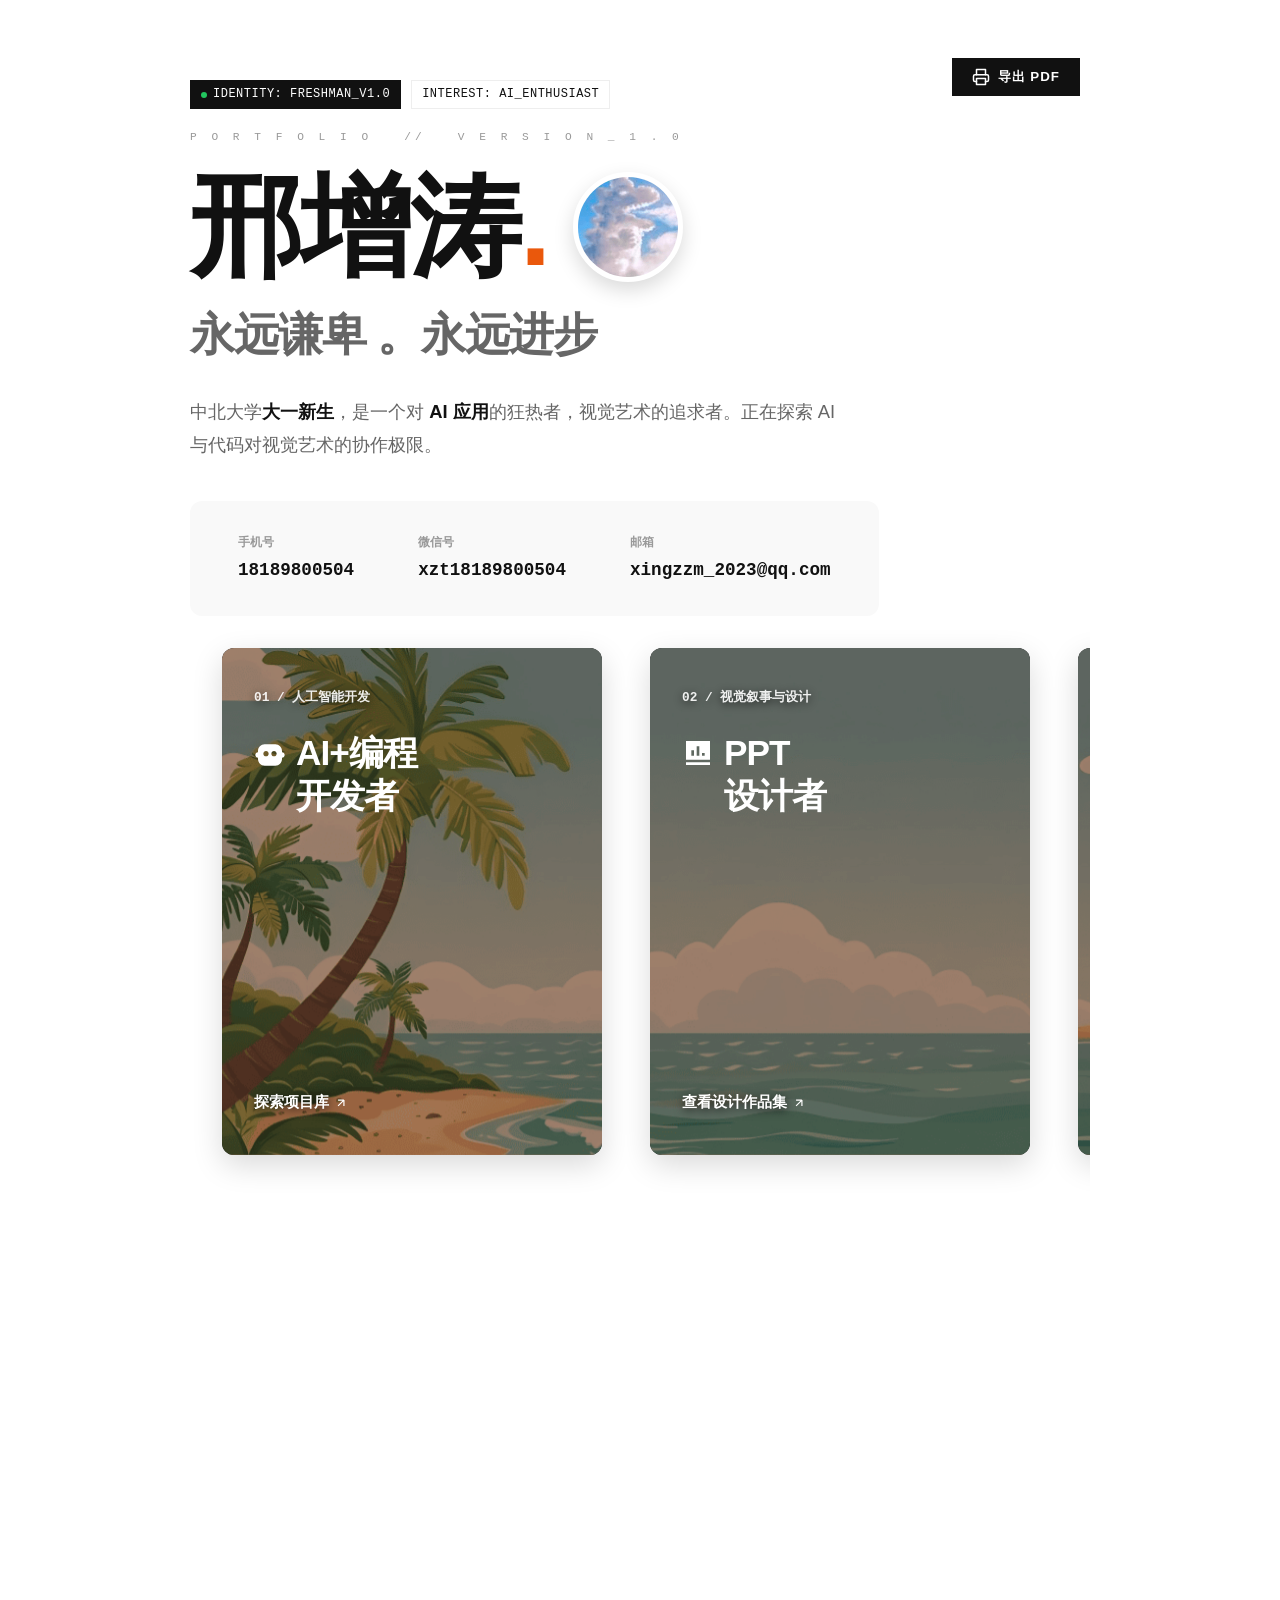
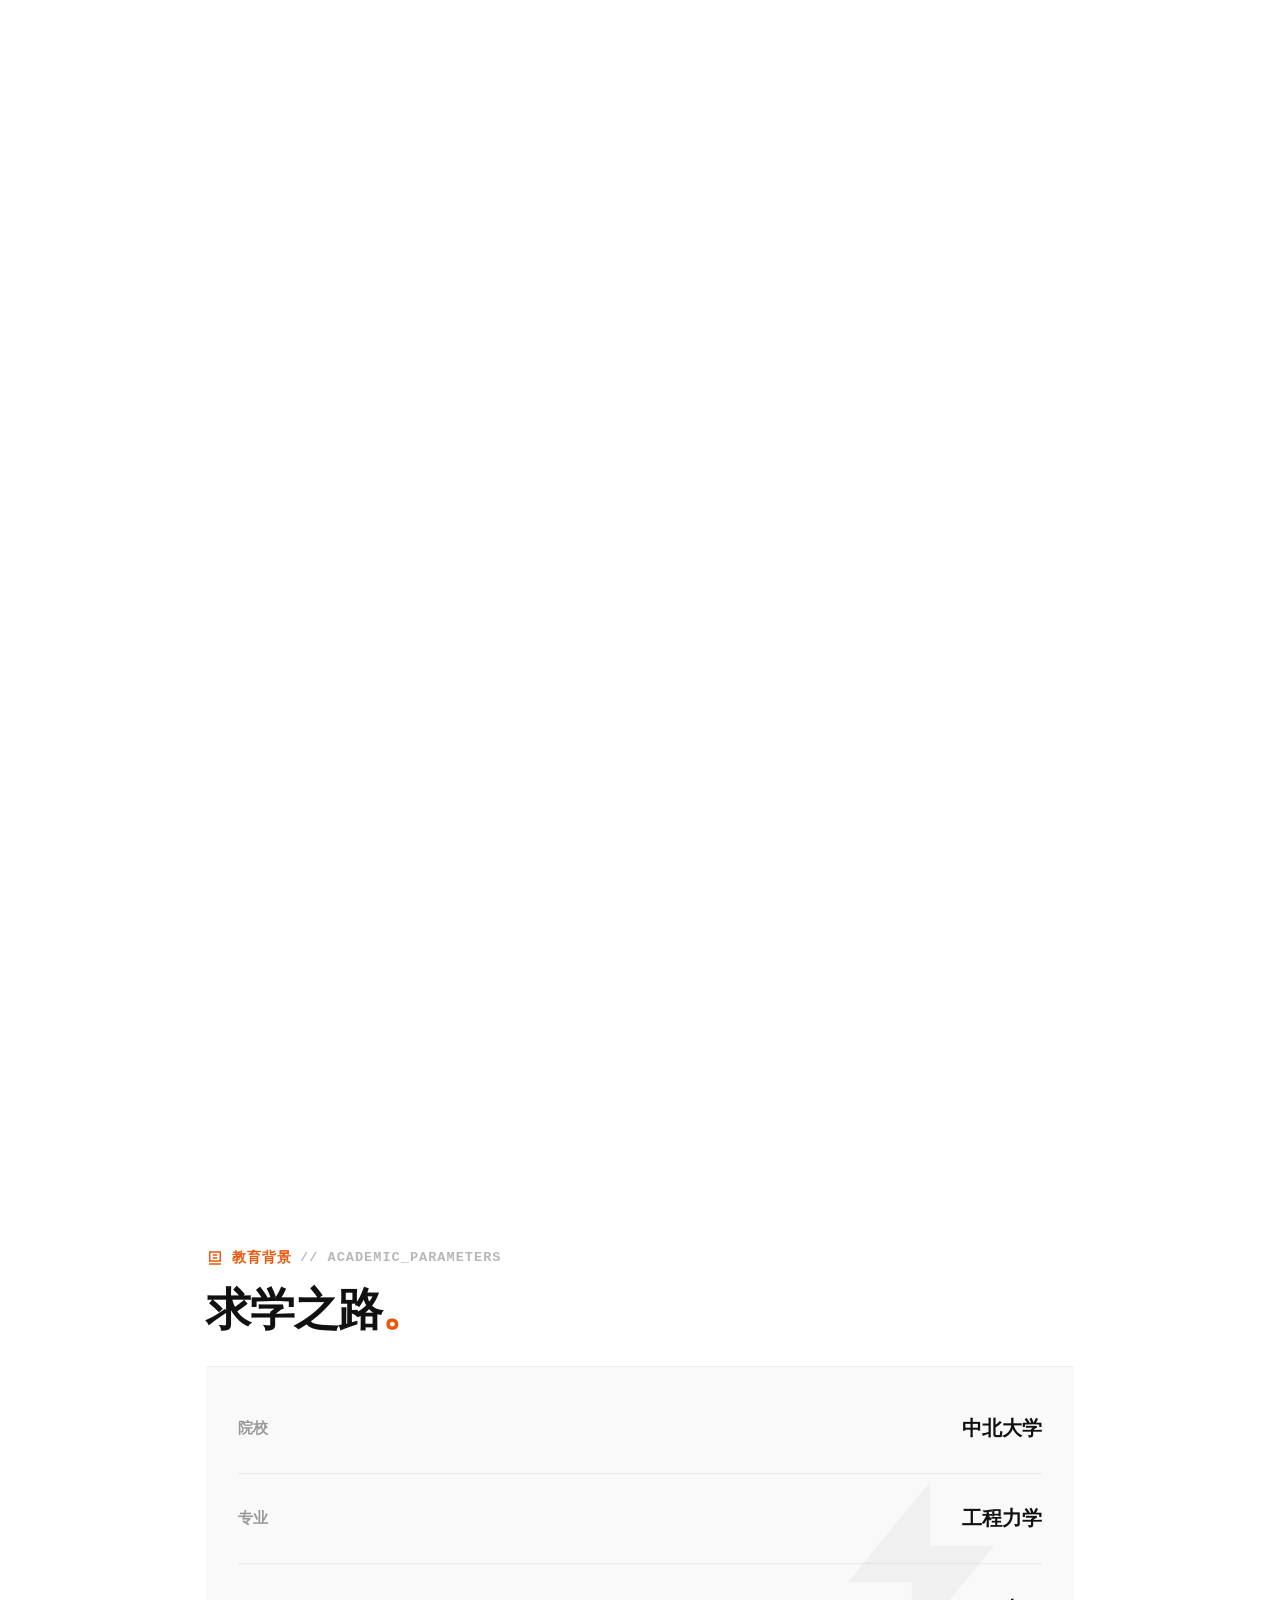
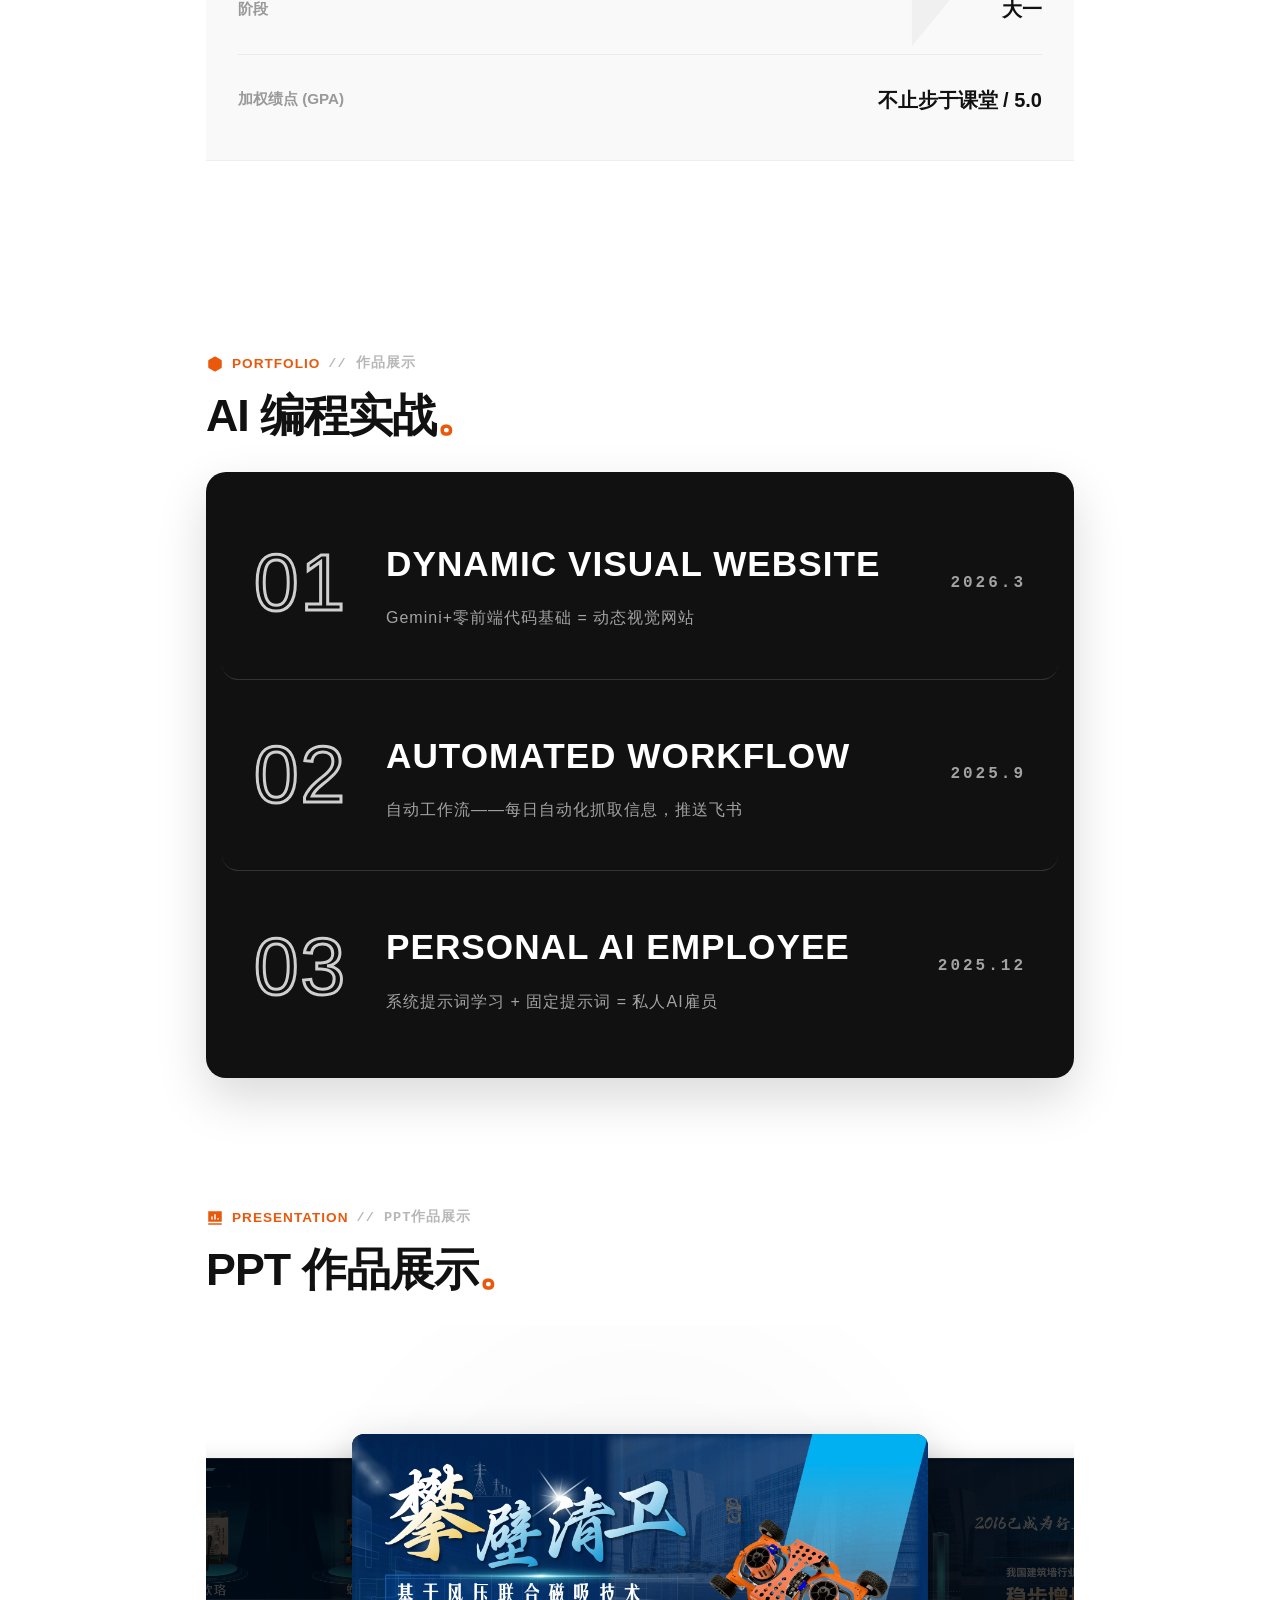
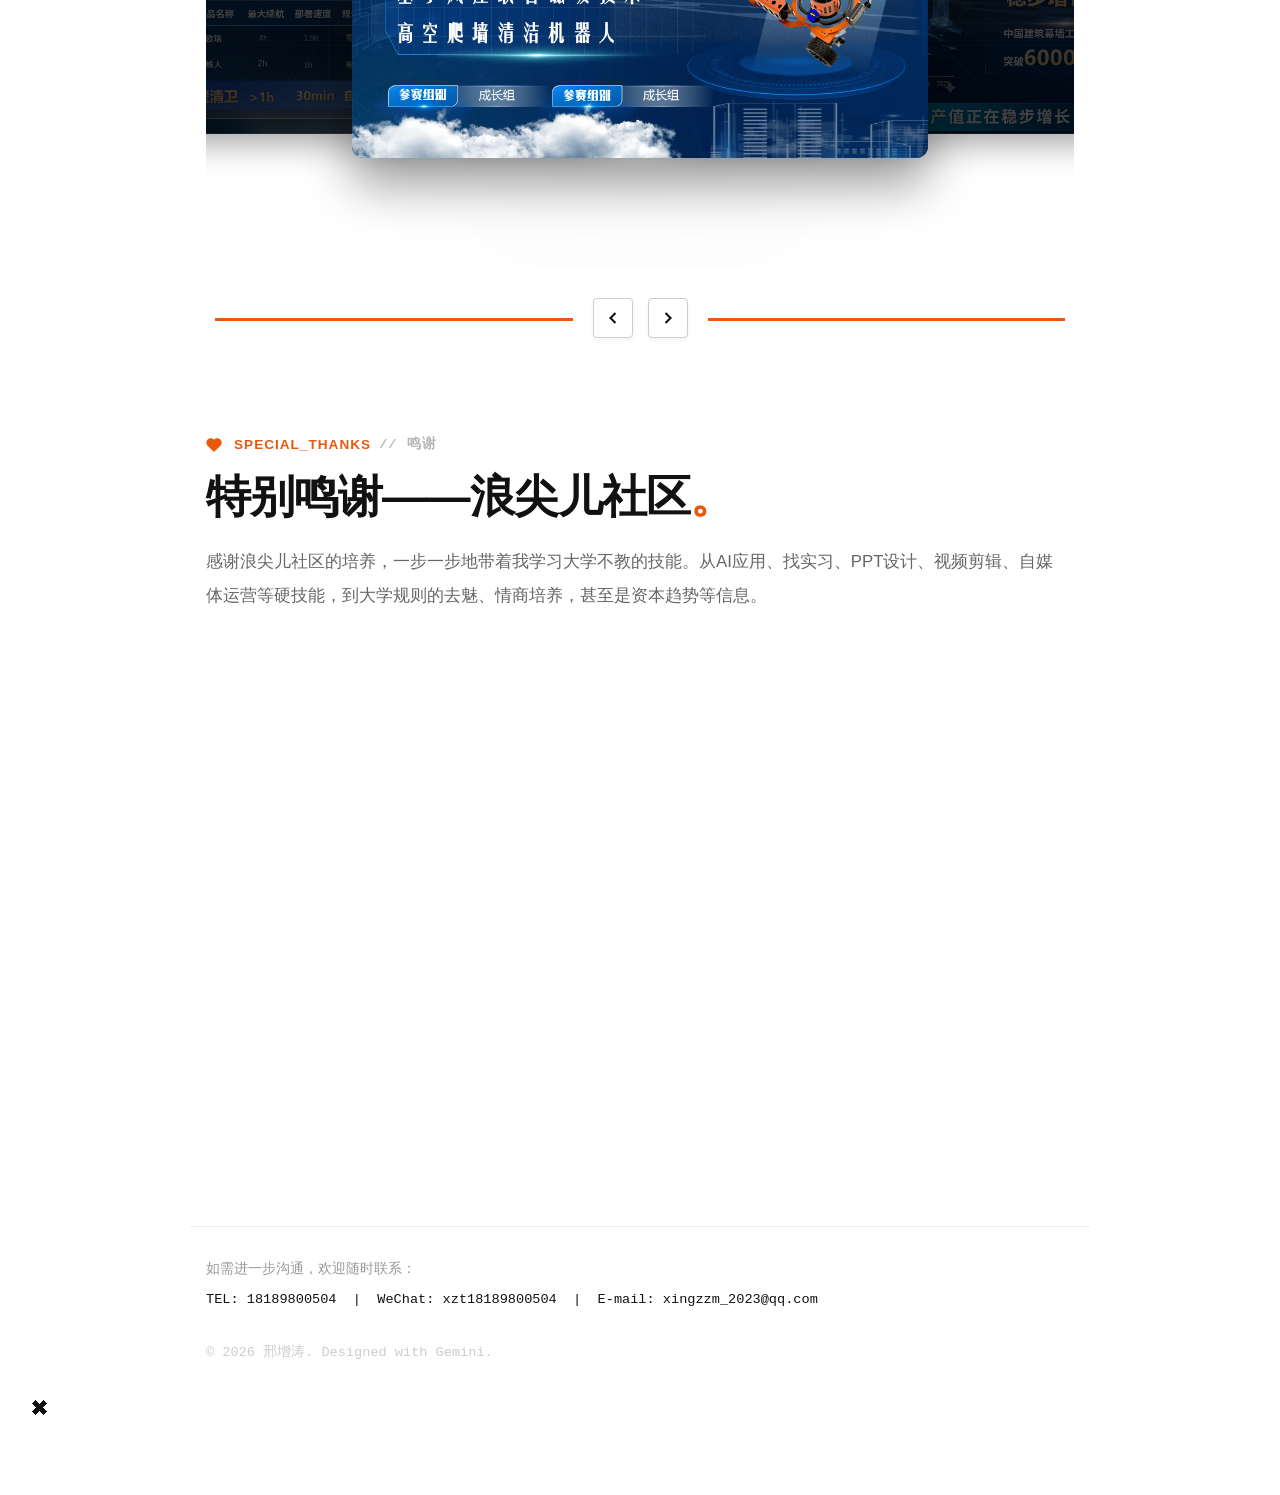
==== index.html @ 115a3dc8 "Add files via upload" ====
<!DOCTYPE html>
<html lang="zh-CN">
<head>
    <meta charset="UTF-8">
    <meta name="viewport" content="width=device-width, initial-scale=1.0">
    <title>邢增涛 - 永远谦卑 永远进步</title>
    <style>
        /* ================= 设计令牌 (Design Tokens) ================= */
        :root {
            --bg-page: #ffffff;
            --bg-card: #ffffff;
            --text-primary: #111111;
            --text-secondary: #666666;
            --text-tertiary: #999999;
            --accent-color: #ea580c; 
            --border-color: #eeeeee;
            --bg-muted: #f9f9f9;
            --radius-md: 12px;
            --radius-lg: 20px;
            --transition: all 0.3s ease;
            --shadow-sm: 0 4px 6px -1px rgba(0, 0, 0, 0.05);
            --shadow-md: 0 10px 15px -3px rgba(0, 0, 0, 0.08);
        }

        * { margin: 0; padding: 0; box-sizing: border-box; }
        body {
            font-family: -apple-system, BlinkMacSystemFont, "Segoe UI", Roboto, "Helvetica Neue", Arial, sans-serif;
            background-color: var(--bg-page);
            color: var(--text-primary);
            line-height: 1.6;
            -webkit-font-smoothing: antialiased;
            padding: 1rem 0.5rem; 
            overflow-x: hidden; 
        }
        a { color: var(--text-primary); text-decoration: none; border-bottom: 1px solid var(--border-color); transition: var(--transition); }
        a:hover { color: var(--accent-color); border-color: var(--accent-color); }
        
        .container { max-width: 900px; margin: 0 auto; position: relative; }

        /* 打印按钮 */
        .btn-print {
            position: absolute; top: 10px; right: 10px;
            background: var(--text-primary); border: none; color: #ffffff;
            width: 40px; height: 40px; border-radius: 50%;
            display: flex; align-items: center; justify-content: center;
            cursor: pointer; z-index: 10; transition: var(--transition);
        }
        .btn-print:hover { background: var(--accent-color); transform: scale(1.05); }
        .print-text { display: none; }

        /* ================= 首屏 Hero 区域 ================= */
        .hero { padding: 3rem 1rem 2rem; position: relative; z-index: 1; }
        .hero-tags { display: flex; flex-wrap: wrap; gap: 10px; margin-bottom: 1.5rem; font-family: monospace; font-size: 0.75rem; letter-spacing: 0.5px; }
        .tag { padding: 4px 10px; border: 1px solid var(--border-color); display: inline-flex; align-items: center; gap: 6px; text-transform: uppercase; }
        .tag.dark { background: var(--text-primary); color: #fff; border-color: var(--text-primary); }
        .tag-dot { width: 6px; height: 6px; background: #22c55e; border-radius: 50%; display: inline-block; }
        .tag-version { color: var(--text-tertiary); margin-top: 10px; width: 100%; letter-spacing: 4px; font-size: 0.7rem; }

        .hero-title-group { display: flex; align-items: center; gap: 1.5rem; margin-bottom: 1rem; flex-wrap: wrap; }
        .hero-name { font-size: 4.5rem; font-weight: 900; line-height: 1; letter-spacing: -2px; color: var(--text-primary); }
        .hero-name .dot { color: var(--accent-color); }
        
        /* 圆形真实头像框 */
        .hero-avatar {
            width: 90px; height: 90px; border-radius: 50%; border: 3px solid #fff; 
            box-shadow: 0 8px 20px rgba(0,0,0,0.15); overflow: hidden; flex-shrink: 0; 
            background: var(--bg-muted); position: relative;
            transition: transform 0.4s cubic-bezier(0.2, 0.8, 0.2, 1);
        }
        .hero-avatar:hover { transform: scale(1.05) rotate(5deg); }
        .hero-avatar img { width: 100%; height: 100%; object-fit: cover; display: block; position: relative; z-index: 2; }
        .hero-avatar::before { content: '头像.png'; position: absolute; top: 50%; left: 50%; transform: translate(-50%, -50%); font-size: 0.6rem; font-family: monospace; color: var(--text-tertiary); z-index: 1; }

        .hero-flog { font-size: 2rem; font-weight: 800; color: var(--text-secondary); margin-bottom: 1.5rem; letter-spacing: -1px; }
        .hero-intro { font-size: 1.05rem; line-height: 1.8; max-width: 650px; color: var(--text-secondary); margin-bottom: 2.5rem; }
        .hero-intro strong { color: var(--text-primary); font-weight: 700; }
        
        .hero-contact { display: flex; flex-direction: column; background: var(--bg-muted); padding: 1.5rem; gap: 1.5rem; border-radius: var(--radius-md); }
        .contact-item { display: flex; flex-direction: column; gap: 4px; }
        .contact-label { font-size: 0.75rem; color: var(--text-tertiary); text-transform: uppercase; font-weight: 600;}
        .contact-value { font-size: 1.1rem; font-weight: 800; color: var(--text-primary); font-family: monospace;}

        /* 高级极简进场动画 */
        .hero-anim-item { opacity: 0; transform: translateY(20px); animation: heroFadeIn 1s cubic-bezier(0.2, 1, 0.3, 1) forwards; position: relative; }
        @keyframes heroFadeIn { 0% { opacity: 0; transform: translateY(20px); } 100% { opacity: 1; transform: translateY(0); } }
        .delay-1 { animation-delay: 0.1s; } .delay-2 { animation-delay: 0.2s; } .delay-3 { animation-delay: 0.3s; } .delay-4 { animation-delay: 0.4s; }

        .card { margin-bottom: 3rem; }
        .section-title { font-size: 1.5rem; font-weight: 900; margin-bottom: 1.5rem; text-transform: uppercase; letter-spacing: -0.5px; border-bottom: 1px solid var(--border-color); padding-bottom: 0.5rem; display: inline-block; }

        /* ================= 横向滑动容器 ================= */
        .scroll-pin-wrapper { position: relative; height: 250vh; margin-top: 2rem; }
        .scroll-pin-sticky { position: sticky; top: 5vh; overflow: hidden; padding-bottom: 1rem; z-index: 10; }
        .horizontal-track-container { margin-top: 2rem; width: 100%; }
        .skills-grid.horizontal-track { position: relative; display: flex; flex-direction: row; gap: 2rem; width: max-content; padding: 0 1rem 2rem 1rem; will-change: transform; }

        .window-block {
            position: relative; aspect-ratio: 3 / 4; width: 80vw; max-width: 360px; flex-shrink: 0;
            border-radius: var(--radius-md); overflow: hidden; box-shadow: 0 10px 30px rgba(0,0,0,0.15);
            transition: transform 0.3s ease; background-color: var(--text-primary); 
        }
        .window-block:hover { transform: translateY(-8px); box-shadow: 0 15px 40px rgba(0,0,0,0.25); }

        .panorama-layer { position: absolute; top: 0; left: 0; height: 100%; z-index: 0; pointer-events: none; }
        .scene-bg { width: 100%; height: 100%; background-image: url('photo.png'); background-size: cover; background-position: center bottom; will-change: filter; }
        .ambient-overlay { position: absolute; top: 0; left: 0; width: 100%; height: 100%; mix-blend-mode: overlay; }
        .sun-element { position: absolute; width: 40px; height: 40px; border-radius: 50%; transform: translate(-50%, -50%); z-index: 1; filter: blur(2px); will-change: left, top, background, box-shadow, opacity; }

        .block-content { position: relative; z-index: 5; height: 100%; padding: 2.5rem 2rem; display: flex; flex-direction: column; justify-content: space-between; }
        .block-top { font-size: 0.8rem; font-family: monospace; font-weight: 600; opacity: 0.9; margin-bottom: 1.5rem; color: #ffffff; text-shadow: 0 2px 10px rgba(0, 0, 0, 0.7); }
        .block-bottom { font-size: 0.95rem; font-weight: 700; margin-top: auto; display: flex; align-items: center; gap: 5px; color: #ffffff; text-shadow: 0 2px 10px rgba(0, 0, 0, 0.7); }
        .title-wrapper { display: flex; align-items: flex-start; gap: 10px; }
        .block-title { font-size: 2.2rem; font-weight: 900; line-height: 1.2; letter-spacing: -1px; position: relative; color: #ffffff; will-change: color;}
        .title-icon { width: 32px; height: 32px; fill: #ffffff; flex-shrink: 0; margin-top: 5px; will-change: fill;}

        /* ================= 教育经历 ================= */
        .academic-section { margin-bottom: 12rem; margin-top: 2rem; } 
        .academic-header { margin-bottom: 2rem; }
        .academic-tag { display: inline-flex; align-items: center; gap: 8px; color: var(--accent-color); font-weight: 900; font-size: 0.85rem; letter-spacing: 1px; margin-bottom: 1rem; text-transform: uppercase; }
        .academic-tag svg { width: 18px; height: 18px; fill: currentColor; }
        .academic-tag span { font-family: monospace; opacity: 0.7; color: var(--text-tertiary); }
        .academic-title { font-size: 2.8rem; font-weight: 900; color: var(--text-primary); letter-spacing: -1px; line-height: 1.1; }
        .academic-card { background: var(--bg-muted); padding: 1rem 2rem; position: relative; overflow: hidden; border-top: 1px solid var(--border-color); border-bottom: 1px solid var(--border-color); }
        .academic-watermark { position: absolute; right: 5%; top: 50%; transform: translateY(-50%); width: 220px; height: 220px; fill: var(--text-primary); opacity: 0.03; pointer-events: none; z-index: 0; }
        .academic-row { display: flex; justify-content: space-between; align-items: center; padding: 1.8rem 0; border-bottom: 1px solid rgba(0,0,0,0.06); position: relative; z-index: 1; flex-wrap: wrap; gap: 10px; }
        .academic-row:last-child { border-bottom: none; }
        .academic-label { color: var(--text-tertiary); font-size: 0.95rem; font-weight: 700; min-width: 100px; }
        .academic-value { color: var(--text-primary); font-size: 1.25rem; font-weight: 900; text-align: right; }

        /* ================= 暗黑极简作品列表 (AI) ================= */
        .dark-portfolio-container {
            background-color: #111111; border-radius: var(--radius-lg); padding: 1rem 3rem; box-shadow: 0 20px 50px rgba(0,0,0,0.15); margin-bottom: 8rem;
        }
        
        .dp-item {
            position: relative; display: flex; align-items: center; padding: 3rem 2rem; margin: 0 -2rem; border-bottom: 1px solid rgba(255, 255, 255, 0.15);
            transition: transform 0.4s cubic-bezier(0.2, 0.8, 0.2, 1), border-color 0.4s ease; cursor: pointer; z-index: 1; border-radius: 16px; overflow: hidden;
        }
        .dp-item:last-child { border-bottom: none; }
        
        /* 垂直爆发的渐变反馈层 */
        .dp-item::before {
            content: ''; position: absolute; top: 50%; left: 0; width: 100%; height: 100%; background: linear-gradient(180deg, #f8f9fa, #ffffff, #f8f9fa);
            transform: translateY(-50%) scaleY(0); transform-origin: center; transition: transform 0.5s cubic-bezier(0.2, 0.8, 0.2, 1); z-index: -1; border-radius: 16px;
        }

        .dp-item:hover { transform: translateX(15px); border-color: transparent; }
        .dp-item:hover::before { transform: translateY(-50%) scaleY(1); }
        
        /* 核心修改：大幅加粗序号字体描边 */
        .dp-number { font-family: 'Impact', sans-serif; font-size: 5rem; color: transparent; -webkit-text-stroke: 3px rgba(255, 255, 255, 0.8); letter-spacing: 2px; min-width: 100px; line-height: 1; transition: -webkit-text-stroke-color 0.4s ease; }
        .dp-text { flex: 1; padding-left: 2rem; }
        .dp-title { font-family: 'Impact', 'Arial Black', sans-serif; font-size: 2.2rem; color: #ffffff; letter-spacing: 1px; margin-bottom: 0.8rem; text-transform: uppercase; transition: color 0.4s ease; }
        .dp-desc { color: #a3a3a3; font-size: 1rem; letter-spacing: 1px; font-weight: 500; transition: color 0.4s ease; }
        .dp-date { font-family: monospace; color: #a3a3a3; font-size: 1rem; letter-spacing: 3px; min-width: 100px; text-align: right; font-weight: 600; transition: color 0.4s ease; }

        /* 海蓝色文字反馈 */
        .dp-item:hover .dp-number { -webkit-text-stroke-color: #111111; }
        .dp-item:hover .dp-title { color: #00b4d8; }
        .dp-item:hover .dp-desc { color: #444444; }
        .dp-item:hover .dp-date { color: #444444; }

        /* ================= 鼠标悬浮图片弹窗特效 (减少1/4) ================= */
        .cursor-follower {
            position: fixed; top: 0; left: 0; 
            width: 270px; /* 精确缩小至原 360px 的 1/4 (约 270px) */
            aspect-ratio: 16/9; pointer-events: none; z-index: 9999; opacity: 0;
            transform: translate(-50%, -50%) scale(0.5) rotate(-15deg); transition: opacity 0.4s ease, transform 0.5s cubic-bezier(0.2, 0.8, 0.2, 1);
            border-radius: 12px; overflow: hidden; box-shadow: 0 20px 40px rgba(0,0,0,0.4); background: #222; display: flex; align-items: center; justify-content: center;
        }
        .cursor-follower.active { opacity: 1; transform: translate(-50%, -50%) scale(1) rotate(5deg); }
        .cursor-follower img { width: 100%; height: 100%; object-fit: cover; position: relative; z-index: 2; }
        
        @keyframes followerImgSpin { 0% { transform: rotate(-25deg) scale(0.6); opacity: 0; filter: blur(5px); } 100% { transform: rotate(0deg) scale(1); opacity: 1; filter: blur(0px); } }
        .follower-placeholder { position: absolute; font-family: monospace; color: rgba(255,255,255,0.4); font-size: 1.2rem; font-weight: bold; z-index: 1; }

        /* ================= 主页 椭圆 3D 无限滚动轮播 ================= */
        .elliptical-slider-wrapper {
            position: relative;
            width: 100%; 
            height: 60vh;
            min-height: 450px;
            perspective: 1200px;
            overflow: hidden;
            display: flex;
            align-items: center;
            justify-content: center;
            background: radial-gradient(circle at center, rgba(0,0,0,0.03) 0%, transparent 70%);
            margin-top: 1rem;
            margin-bottom: 2rem;
            border-radius: var(--radius-lg);
            /* 防止拖动鼠标变蓝 */
            user-select: none;
            -webkit-user-select: none;
        }
        .elliptical-container {
            position: relative;
            width: 100%;
            height: 100%;
            /* 移除 preserve-3d, 强制按照 CSS 的 z-index 来做严格排序避免穿模 */
            transform-style: flat; 
        }
        .elliptical-item {
            position: absolute;
            top: 50%; left: 50%;
            width: 45vw; max-width: 600px;
            aspect-ratio: 16/9;
            background: #111;
            border-radius: 12px;
            box-shadow: 0 15px 35px rgba(0,0,0,0.3);
            /* 去除边框，只保留过渡效果 */
            transition: transform 0.6s cubic-bezier(0.2, 0.8, 0.2, 1), opacity 0.6s ease, z-index 0.6s ease;
            overflow: hidden; cursor: pointer;
            display: flex; align-items: center; justify-content: center;
            transform-origin: center;
            transform: translate(-50%, -50%);
        }
        .elliptical-item img {
            width: 100%; height: 100%; object-fit: cover; pointer-events: none; display: block; z-index: 2; position: relative;
        }
        .elliptical-item::before {
            content: attr(data-img); position: absolute; font-family: monospace; font-size: 1.2rem; color: rgba(255,255,255,0.4); font-weight: bold; z-index: 1; pointer-events: none;
        }
        /* 空间暗化遮罩 */
        .elliptical-item::after {
            content: ''; position: absolute; inset: 0; background: rgba(0,0,0,0.5); transition: background 0.6s ease; pointer-events: none; z-index: 3;
        }
        .elliptical-item.active::after { background: transparent; }
        .elliptical-item.active { box-shadow: 0 25px 50px rgba(0,0,0,0.4); z-index: 10 !important; }
        
        /* 底部控制按钮布局 */
        .elliptical-nav-container {
            width: 100%;
            max-width: 850px;
            margin: 0 auto 6rem;
            position: relative;
            display: flex;
            align-items: center;
            justify-content: center;
            /* 防止按钮拖动被选中 */
            user-select: none;
            -webkit-user-select: none;
        }
        .elliptical-line {
            position: absolute;
            top: 50%;
            left: 0;
            width: 100%;
            height: 3px;
            background-color: var(--accent-color);
            z-index: 1;
        }
        .elliptical-nav-buttons {
            position: relative;
            display: flex;
            gap: 15px;
            background: var(--bg-page);
            padding: 0 20px;
            z-index: 2;
        }
        .ell-btn {
            width: 40px; height: 40px; border-radius: 4px; background: #ffffff; color: #111;
            border: 1px solid #cccccc; cursor: pointer; display: flex; align-items: center; justify-content: center;
            transition: all 0.2s ease; box-shadow: 0 2px 5px rgba(0,0,0,0.05);
        }
        .ell-btn:hover { background: #f0f0f0; border-color: #999; }
        .ell-btn svg { width: 20px; height: 20px; stroke-width: 2.5; pointer-events: none; }


        /* ================= 滚动渐显动画特效 ================= */
        .fade-in-up { opacity: 0; transform: translateY(40px); transition: opacity 0.8s cubic-bezier(0.2, 1, 0.3, 1), transform 0.8s cubic-bezier(0.2, 1, 0.3, 1); will-change: opacity, transform; }
        .fade-in-up.visible { opacity: 1; transform: translateY(0); }
        .delay-100 { transition-delay: 100ms; }
        .delay-200 { transition-delay: 200ms; }

        @media (max-width: 768px) {
            .academic-row { flex-direction: column; align-items: flex-start; padding: 1.2rem 0; }
            .academic-value { text-align: left; font-size: 1.15rem; }
            .academic-title { font-size: 2.2rem; }
            
            .dark-portfolio-container { padding: 1rem 1rem; }
            .dp-item { flex-direction: column; align-items: flex-start; padding: 2rem 1.5rem; margin: 0 -0.5rem; gap: 0.5rem; border-radius: 12px; }
            .dp-item::before { border-radius: 12px; }
            /* 手机端进一步优化数字显示，避免换行切断 */
            .dp-number { font-size: 3.5rem; -webkit-text-stroke: 2px rgba(255, 255, 255, 0.8); }
            .dp-text { padding-left: 0; margin-top: 0.5rem; width: 100%; }
            .dp-title { font-size: 1.8rem; line-height: 1.1; margin-bottom: 0.5rem; }
            /* 修复文字截断问题，确保完整展示 */
            .dp-desc { font-size: 0.9rem; line-height: 1.6; word-break: keep-all; padding-right: 5px; }
            .dp-date { text-align: left; margin-top: 1rem; }
            
            .cursor-follower { display: none !important; }
            
            .elliptical-item { width: 75vw; }
            .elliptical-slider-wrapper { height: 40vh; min-height: 300px; }
            .hero-avatar { width: 70px; height: 70px; }
        }

        .footer { text-align: left; padding: 2rem 1rem; border-top: 1px solid var(--border-color); color: var(--text-tertiary); font-size: 0.85rem; font-family: monospace; margin-top: 4rem;}

        @media (min-width: 768px) {
            body { padding: 3rem 2rem; }
            .btn-print { width: auto; height: auto; border-radius: 0; padding: 10px 20px; font-weight: 800; letter-spacing: 1px;}
            .print-text { display: inline; margin-left: 8px; }
            .hero { padding: 2rem 0 4rem; }
            .hero-name { font-size: 7rem; }
            .hero-avatar { width: 110px; height: 110px; border-width: 5px; }
            .hero-flog { font-size: 2.8rem; }
            .hero-intro { font-size: 1.15rem; }
            .hero-contact { flex-direction: row; gap: 4rem; padding: 2rem 3rem; display: inline-flex;}
            .skills-grid.horizontal-track { gap: 3rem; padding: 0 2rem 2rem 2rem; }
            .window-block { max-width: 380px; }
            .edu-item { flex-direction: row; justify-content: space-between; align-items: center; border-bottom: 1px solid var(--border-color); padding-bottom: 1rem;}
        }

        @media print {
            body { background: white; color: black; padding: 0; }
            .container { max-width: 100%; width: 100%; }
            .btn-print, .footer, .cursor-follower { display: none !important; }
            .hero { padding: 0 0 2rem; }
            .scroll-pin-wrapper { height: auto !important; margin-top: 2rem !important; }
            .scroll-pin-sticky { position: static !important; overflow: visible !important; }
            .skills-grid.horizontal-track { display: grid !important; grid-template-columns: repeat(3, 1fr) !important; gap: 1rem !important; width: 100% !important; padding: 0 !important; transform: none !important; }
            .window-block { width: auto !important; max-width: none !important; aspect-ratio: auto !important; background: #333 !important; }
            .panorama-layer { display: none !important; }
            .hero-contact { -webkit-print-color-adjust: exact; print-color-adjust: exact; border: 1px solid #ddd; }
            .academic-card { border: 1px solid #ddd; }
            .dark-portfolio-container { background-color: white !important; color: black !important; box-shadow: none !important; border: 1px solid #ddd; }
            .dp-number { -webkit-text-stroke: 1.5px black !important; }
            .dp-title, .dp-desc, .dp-date { color: black !important; }
            .dp-item { border-bottom: 1px solid #ccc !important; padding: 1.5rem 0 !important; margin: 0 !important; }
            .dp-item::before { display: none !important; }
            .elliptical-slider-wrapper, .elliptical-nav-container { display: none !important; }
        }

        /* ================= 1. AI+编程 专属展示页 ================= */
        #ai-portfolio-page {
            position: fixed; top: 0; left: 0; width: 100vw; height: 100vh; z-index: 9999;
            opacity: 0; pointer-events: none; transition: opacity 0.4s ease;
            background-color: #050505; 
            background-image: linear-gradient(rgba(37, 99, 235, 0.1) 1px, transparent 1px), linear-gradient(90deg, rgba(37, 99, 235, 0.1) 1px, transparent 1px);
            background-size: 40px 40px; background-position: center center; display: block; overflow-y: auto; overflow-x: hidden; -webkit-overflow-scrolling: touch;
        }
        #ai-portfolio-page.active { opacity: 1; pointer-events: auto; }
        
        #matrix-canvas { position: absolute; top: 0; left: 0; width: 100%; height: 100vh; z-index: 1; opacity: 0.25; pointer-events: none; }

        .glow-orb {
            position: absolute; top: 50vh; left: 50%; transform: translate(-50%, -50%);
            width: 50vw; height: 50vw; max-width: 500px; max-height: 500px;
            background: radial-gradient(circle, rgba(37, 99, 235, 0.25) 0%, transparent 65%); border-radius: 50%; z-index: 2; pointer-events: none;
            animation: pulseOrb 4s infinite alternate ease-in-out;
        }
        @keyframes pulseOrb { 0% { transform: translate(-50%, -50%) scale(0.85); opacity: 0.6; } 100% { transform: translate(-50%, -50%) scale(1.15); opacity: 1; } }
        
        .btn-close-overlay {
            position: fixed; top: 2rem; left: 2rem; background: rgba(10, 10, 10, 0.8); color: #60a5fa; border: 1px solid #3b82f6;
            padding: 10px 20px; font-family: monospace; font-size: 0.95rem; cursor: pointer; transition: all 0.3s; text-transform: uppercase; z-index: 10; backdrop-filter: blur(5px);
        }
        .btn-close-overlay:hover { background: rgba(59, 130, 246, 0.3); box-shadow: 0 0 20px rgba(59, 130, 246, 0.8); color: #ffffff; letter-spacing: 1px; }

        .title-wrapper-ai { display: flex; flex-direction: column; align-items: center; z-index: 3; position: relative;}

        .glitch-text {
            font-size: 3rem; font-weight: 900; color: #ffffff; letter-spacing: 4px; position: relative; text-align: center;
            -webkit-mask-image: linear-gradient(to right, #000 50%, transparent 50%); -webkit-mask-size: 200% 100%; -webkit-mask-position: 100% 0; opacity: 0;
        }
        @media (min-width: 768px) { .glitch-text { font-size: 5.5rem; letter-spacing: 8px; } }

        #ai-portfolio-page.active .glitch-text { animation: wipeReveal 0.8s cubic-bezier(0.2, 1, 0.3, 1) forwards, textJitter 0.2s 0.8s infinite linear alternate-reverse; }

        @keyframes wipeReveal { 0% { -webkit-mask-position: 100% 0; filter: blur(10px); transform: translateX(-30px); opacity: 0; } 100% { -webkit-mask-position: 0 0; filter: blur(0px); transform: translateX(0); opacity: 1; } }

        @keyframes textJitter {
            0% { transform: translate(2px, 1px) skewX(2deg); filter: hue-rotate(0deg) drop-shadow(0 0 2px rgba(255,255,255,0.5)); }
            20% { transform: translate(-2px, 0px) skewX(0deg); filter: hue-rotate(45deg); }
            40% { transform: translate(2px, -1px) skewX(-1deg); filter: hue-rotate(90deg); }
            60% { transform: translate(-2px, -2px) skewX(-2deg); filter: hue-rotate(135deg); }
            80% { transform: translate(2px, 2px) skewX(1deg); filter: hue-rotate(180deg) drop-shadow(0 0 4px rgba(0,255,255,0.8)); }
            100% { transform: translate(0px, 0px) skewX(0deg); filter: hue-rotate(225deg); }
        }

        .glitch-text::before, .glitch-text::after { content: attr(data-text); position: absolute; top: 0; left: 0; width: 100%; height: 100%; opacity: 0; }
        .glitch-text::before { color: #0ff; z-index: -1; }
        .glitch-text::after { color: #f0f; z-index: -2; }
        
        #ai-portfolio-page.active .glitch-text::before { animation: glitch-anim-1 2s 0.8s infinite linear alternate-reverse forwards; }
        #ai-portfolio-page.active .glitch-text::after { animation: glitch-anim-2 3s 0.8s infinite linear alternate-reverse forwards; }

        @keyframes glitch-anim-1 {
            0% { clip-path: inset(20% 0 80% 0); transform: translate(-4px, 2px); filter: blur(2px); opacity: 0.9; text-shadow: 3px 0 5px rgba(0,255,255,0.8); }
            20% { clip-path: inset(60% 0 10% 0); transform: translate(4px, -2px); filter: blur(0px); opacity: 1; }
            40% { clip-path: inset(40% 0 50% 0); transform: translate(-4px, 4px); filter: blur(3px); opacity: 0.8; }
            60% { clip-path: inset(80% 0 5% 0); transform: translate(4px, -4px); filter: blur(0px); opacity: 1; text-shadow: none; }
            80% { clip-path: inset(10% 0 70% 0); transform: translate(-2px, 2px); filter: blur(1.5px); opacity: 0.9; }
            100% { clip-path: inset(30% 0 40% 0); transform: translate(2px, -2px); filter: blur(0px); opacity: 1; }
        }
        @keyframes glitch-anim-2 {
            0% { clip-path: inset(10% 0 60% 0); transform: translate(4px, -2px); filter: blur(0px); opacity: 1; }
            20% { clip-path: inset(30% 0 20% 0); transform: translate(-4px, 4px); filter: blur(2px); opacity: 0.8; text-shadow: -3px 0 5px rgba(255,0,255,0.8); }
            40% { clip-path: inset(70% 0 10% 0); transform: translate(4px, 2px); filter: blur(0px); opacity: 1; }
            60% { clip-path: inset(20% 0 50% 0); transform: translate(-2px, -4px); filter: blur(3px); opacity: 0.7; }
            80% { clip-path: inset(50% 0 30% 0); transform: translate(2px, 4px); filter: blur(0px); opacity: 1; }
            100% { clip-path: inset(5% 0 80% 0); transform: translate(-4px, 2px); filter: blur(2px); opacity: 0.9; }
        }

        .ai-subtitle-en {
            display: inline-block; background-color: #111111; color: #39ff14; font-family: 'Impact', 'Arial Black', sans-serif;
            font-size: 1.1rem; padding: 6px 16px; border-radius: 6px; letter-spacing: 3px; margin-top: 1.5rem; text-transform: uppercase;
            opacity: 0; border: 1px solid rgba(57, 255, 20, 0.3); box-shadow: 0 5px 15px rgba(0,0,0,0.5); position: relative; z-index: 3;
        }
        @media (min-width: 768px) { .ai-subtitle-en { font-size: 1.3rem; letter-spacing: 5px; } }

        #ai-portfolio-page.active .ai-subtitle-en { animation: subReveal 0.6s 0.6s cubic-bezier(0.2, 1, 0.3, 1) forwards; }
        @keyframes subReveal { 0% { opacity: 0; filter: blur(5px); transform: translateY(15px); } 100% { opacity: 0.8; filter: blur(0); transform: translateY(0); } }

        .ai-hero-section { height: 100vh; width: 100%; display: flex; flex-direction: column; align-items: center; justify-content: center; position: relative; z-index: 3; }
        .ai-content-section { max-width: 900px; margin: 0 auto; padding: 2rem 1rem 10rem 1rem; position: relative; z-index: 3; }

        .ai-project-card {
            background-color: #161616; border-radius: 20px; padding: 1.5rem; box-shadow: 0 20px 50px rgba(0,0,0,0.5);
            border: 1px solid rgba(255,255,255,0.05); transition: transform 0.4s cubic-bezier(0.2, 0.8, 0.2, 1), border-color 0.4s ease; margin-bottom: 35vh; 
        }
        .ai-project-card:last-child { margin-bottom: 10vh; }
        .ai-project-card:hover { transform: translateY(-8px); border-color: rgba(255,255,255,0.1); }

        .ai-fade-in { opacity: 0; transform: translateY(80px); transition: opacity 1.2s cubic-bezier(0.2, 1, 0.3, 1), transform 1.2s cubic-bezier(0.2, 1, 0.3, 1); will-change: opacity, transform; }
        .ai-fade-in.visible { opacity: 1; transform: translateY(0); }

        .ai-project-img { width: 100%; aspect-ratio: 16/9; object-fit: cover; border-radius: 12px; background-color: #222; display: block; margin-bottom: 1.5rem; }
        .ai-project-meta { color: #a3a3a3; font-size: 0.9rem; font-weight: 500; letter-spacing: 2px; margin-bottom: 0.8rem; }
        .ai-project-title-en { font-family: 'Impact', 'Arial Black', sans-serif; color: #ffffff; font-size: 2.2rem; text-transform: uppercase; letter-spacing: 1px; line-height: 1.1; margin: 0; text-shadow: 2px 2px 10px rgba(255,255,255,0.1); }

        @media (min-width: 768px) { .ai-project-card { padding: 2rem; margin-bottom: 25vh; } .ai-project-title-en { font-size: 3.5rem; } }


        /* ================= 2. PPT设计者 专属展示页 ================= */
        #ppt-portfolio-page {
            position: fixed; top: 0; left: 0; width: 100vw; height: 100vh; z-index: 9999;
            opacity: 0; pointer-events: none; transition: opacity 0.5s ease;
            background-color: #0b0914; 
            display: block; overflow-y: auto; overflow-x: hidden; -webkit-overflow-scrolling: touch;
        }
        #ppt-portfolio-page.active { opacity: 1; pointer-events: auto; }

        .btn-close-ppt {
            position: fixed; top: 2rem; left: 2rem;
            background: rgba(10, 10, 10, 0.8); color: #f6d365; border: 1px solid #ff0844;
            padding: 10px 20px; font-family: monospace; font-size: 0.95rem;
            cursor: pointer; transition: all 0.3s; text-transform: uppercase; z-index: 10;
            backdrop-filter: blur(5px);
        }
        .btn-close-ppt:hover { background: rgba(255, 8, 68, 0.2); box-shadow: 0 0 20px rgba(255, 8, 68, 0.6); color: #ffffff; letter-spacing: 1px; }

        .ppt-aurora-bg {
            position: fixed; top: 50%; left: 50%; transform: translate(-50%, -50%);
            width: 100vw; height: 100vh; pointer-events: none; z-index: 1;
            background: radial-gradient(circle at 20% 50%, rgba(255, 8, 68, 0.15), transparent 60%), radial-gradient(circle at 80% 30%, rgba(0, 242, 254, 0.15), transparent 60%), radial-gradient(circle at 50% 80%, rgba(246, 211, 101, 0.12), transparent 60%);
            filter: blur(80px); animation: auroraFlow 8s infinite alternate linear;
        }
        @keyframes auroraFlow { 0% { transform: translate(-50%, -50%) scale(1) rotate(0deg); } 100% { transform: translate(-50%, -50%) scale(1.1) rotate(5deg); } }

        .ppt-hero-section {
            height: 100vh; width: 100%; display: flex; flex-direction: column; align-items: center; justify-content: center;
            position: relative; z-index: 2; overflow: hidden; 
        }

        .ink-text-container { position: relative; text-align: center; margin-bottom: 3rem; opacity: 0; transform: translateY(40px); }
        #ppt-portfolio-page.active .ink-text-container { transition: opacity 1s cubic-bezier(0.2, 1, 0.3, 1) 0.3s, transform 1s cubic-bezier(0.2, 1, 0.3, 1) 0.3s; opacity: 1; transform: translateY(0); }

        .ppt-top-en { font-family: 'Impact', 'Arial Black', sans-serif; color: rgba(255, 255, 255, 0.4); font-size: 1.1rem; letter-spacing: 8px; margin-bottom: 0.5rem; text-transform: uppercase; text-shadow: 0 0 10px rgba(255,255,255,0.2); font-style: italic; }

        .ppt-ink-text {
            font-family: 'Impact', 'Arial Black', sans-serif; font-style: italic; 
            font-size: 4.5rem; font-weight: 900; letter-spacing: 2px; margin: 0; position: relative; z-index: 3;
            background: linear-gradient(270deg, #ff0844, #ffb199, #00f2fe, #4facfe, #f6d365, #ff0844); background-size: 400% 400%;
            -webkit-background-clip: text; -webkit-text-fill-color: transparent; animation: colorfulFlow 4s ease infinite;
            filter: drop-shadow(0 10px 20px rgba(0,0,0,0.5));
        }
        @media (min-width: 768px) { .ppt-ink-text { font-size: 6.5rem; letter-spacing: 6px; } }

        @keyframes colorfulFlow { 0% { background-position: 0% 50%; } 50% { background-position: 100% 50%; } 100% { background-position: 0% 50%; } }

        .glass-rain-layer { position: absolute; top: 0; left: 0; width: 100%; height: 100%; z-index: 99; pointer-events: none; overflow: hidden; opacity: 0; }
        #ppt-portfolio-page.active .glass-rain-layer { opacity: 1; transition: opacity 1s ease 0.5s; }

        .ink-drop {
            position: absolute; top: -10vh; border-radius: 50px; 
            background: linear-gradient(to bottom, rgba(255,255,255,0.1) 0%, rgba(255,255,255,0.4) 100%);
            backdrop-filter: blur(3px) brightness(1.1); -webkit-backdrop-filter: blur(3px) brightness(1.1);
        }
        
        .drop-1 { left: 18%; width: 12px; height: 30px; border-bottom: 3px solid rgba(255, 8, 68, 0.7); box-shadow: 0 10px 20px rgba(255, 8, 68, 0.4), inset 0 -4px 8px rgba(255, 8, 68, 0.6); animation: glassSlide 5.5s infinite linear 0.2s; }
        .drop-2 { left: 35%; width: 8px; height: 22px; border-bottom: 2px solid rgba(0, 242, 254, 0.7); box-shadow: 0 8px 15px rgba(0, 242, 254, 0.4), inset 0 -3px 6px rgba(0, 242, 254, 0.6); animation: glassSlide 3s infinite linear 1.5s; }
        .drop-3 { left: 55%; width: 15px; height: 35px; border-bottom: 3px solid rgba(246, 211, 101, 0.7); box-shadow: 0 12px 25px rgba(246, 211, 101, 0.4), inset 0 -5px 10px rgba(246, 211, 101, 0.6); animation: glassSlide 7s infinite linear 0.8s; }
        .drop-4 { left: 72%; width: 10px; height: 25px; border-bottom: 2px solid rgba(255, 177, 153, 0.7); box-shadow: 0 10px 18px rgba(255, 177, 153, 0.4), inset 0 -4px 8px rgba(255, 177, 153, 0.6); animation: glassSlide 4.5s infinite linear 2.2s; }
        .drop-5 { left: 88%; width: 7px; height: 18px; border-bottom: 2px solid rgba(79, 172, 254, 0.7); box-shadow: 0 8px 12px rgba(79, 172, 254, 0.4), inset 0 -3px 6px rgba(79, 172, 254, 0.6); animation: glassSlide 2.5s infinite linear 0.5s; }
        .drop-6 { left: 25%; width: 14px; height: 32px; border-bottom: 3px solid rgba(255, 106, 0, 0.7); box-shadow: 0 12px 22px rgba(255, 106, 0, 0.4), inset 0 -5px 10px rgba(255, 106, 0, 0.6); animation: glassSlide 6.5s infinite linear 2.7s; }
        .drop-7 { left: 82%; width: 9px; height: 24px; border-bottom: 2px solid rgba(161, 140, 209, 0.7); box-shadow: 0 9px 16px rgba(161, 140, 209, 0.4), inset 0 -4px 8px rgba(161, 140, 209, 0.6); animation: glassSlide 3.8s infinite linear 1.1s; }

        @keyframes glassSlide {
            0%   { transform: translateY(-5vh) scale(1, 1); opacity: 0; }
            10%  { transform: translateY(10vh) scale(0.9, 1.2); opacity: 0.8; }
            30%  { transform: translateY(40vh) scale(0.7, 1.8); opacity: 0.9; } 
            35%  { transform: translateY(45vh) scale(1.3, 0.7); opacity: 0.95; }
            45%  { transform: translateY(48vh) scale(1.0, 1.0); opacity: 0.95; } 
            70%  { transform: translateY(90vh) scale(0.5, 2.8); opacity: 0.8; }
            90%  { transform: translateY(115vh) scale(0.4, 3.5); opacity: 0; } 
            100% { transform: translateY(120vh) scale(0.4, 3.5); opacity: 0; } 
        }

        .ppt-tags-wrapper { display: flex; flex-direction: column; gap: 1rem; align-items: center; opacity: 0; transform: translateY(20px); }
        @media (min-width: 768px) { .ppt-tags-wrapper { flex-direction: row; gap: 2rem; } }
        #ppt-portfolio-page.active .ppt-tags-wrapper { transition: opacity 1s ease 0.6s, transform 1s cubic-bezier(0.2, 1, 0.3, 1) 0.6s; opacity: 1; transform: translateY(0); }

        .ppt-tag-card {
            background: rgba(255, 255, 255, 0.04); border: 1px solid rgba(255, 255, 255, 0.08); backdrop-filter: blur(16px); -webkit-backdrop-filter: blur(16px);
            padding: 1.2rem 2rem; border-radius: 12px; color: #ffffff; font-size: 1rem; font-weight: 500; letter-spacing: 1px;
            box-shadow: 0 15px 35px rgba(0,0,0,0.2); transition: transform 0.3s ease, border-color 0.3s ease; position: relative; overflow: hidden; text-align: center;
        }
        .ppt-tag-card::before { content: ''; position: absolute; top: 0; left: 0; width: 100%; height: 2px; background: linear-gradient(90deg, transparent, #00f2fe, #ff0844, transparent); opacity: 0.8; }
        .ppt-tag-card:hover { transform: translateY(-5px); border-color: rgba(255,255,255,0.2); }

        .ppt-scroll-hint { margin-top: 3rem; display: flex; flex-direction: column; align-items: center; cursor: pointer; transition: opacity 0.3s ease, transform 0.3s ease; position: relative; z-index: 10; }
        .ppt-scroll-hint:hover { transform: translateY(5px); }
        .ppt-scroll-arrow { width: 24px; height: 24px; border-bottom: 4px solid #ff0844; border-right: 4px solid #ff0844; transform: rotate(45deg); animation: arrowBlink 1.5s infinite ease-in-out; }
        @keyframes arrowBlink { 0% { opacity: 0.2; transform: rotate(45deg) translate(-5px, -5px); } 50% { opacity: 1; transform: rotate(45deg) translate(0, 0); } 100% { opacity: 0.2; transform: rotate(45deg) translate(5px, 5px); } }

        /* ================= 核心修改：真正的 2D 错落无缝无限画布 ================= */
        .ppt-canvas-section { 
            width: 100%; height: 100vh; padding: 0; margin: 0; position: relative; z-index: 3; overflow: hidden; 
            display: flex; flex-direction: column; align-items: center; justify-content: center; background: transparent; 
            /* 阻止拖拽变蓝高亮 */
            user-select: none !important;
            -webkit-user-select: none !important;
            -moz-user-select: none !important;
        }
        
        .ppt-canvas-title { text-align: center; position: absolute; z-index: 20; pointer-events: auto; display: flex; flex-direction: column; align-items: center; transition: opacity 0.8s ease, transform 0.8s ease; }
        .ppt-canvas-title.fade-out { opacity: 0 !important; transform: translateY(-40px) scale(0.95) !important; pointer-events: none; }

        .ppt-canvas-title h2 { font-size: 3rem; font-weight: 900; color: #ffffff; letter-spacing: 2px; font-family: 'Impact', sans-serif; text-transform: uppercase; text-shadow: 0 5px 15px rgba(0,0,0,0.5); font-style: italic; margin: 0 0 0.5rem 0; }
        .canvas-subtitle-en { font-family: 'Impact', sans-serif; font-size: 1.2rem; color: #ffffff; letter-spacing: 4px; text-transform: uppercase; text-shadow: 0 2px 10px rgba(0,0,0,0.5); }
        .canvas-subtitle-en span { color: #ff0844; }

        .dedicated-canvas-wrapper {
            position: absolute; top: 0; left: 0; width: 100%; height: 100%; opacity: 0; visibility: hidden; 
            overflow: hidden; cursor: grab; touch-action: none; 
            transition: opacity 1.2s cubic-bezier(0.2, 0.8, 0.2, 1) 0.2s, visibility 1.2s 0.2s;
            /* 阻止拖拽变蓝高亮 */
            user-select: none !important;
            -webkit-user-select: none !important;
            -moz-user-select: none !important;
            -webkit-user-drag: none !important;
        }
        .dedicated-canvas-wrapper ::selection { background: transparent !important; }
        .dedicated-canvas-wrapper.active { opacity: 1; visibility: visible; }
        .dedicated-canvas-wrapper:active { cursor: grabbing; }

        /* 核心修复：完全由 CSS Transform 驱动退远缩放，完美同步 0.4s */
        .infinite-canvas-container { 
            position: absolute; top: 0; left: 0; width: 100%; height: 100%; 
            /* 退远缩放的 CSS 过渡，与 DRAG 边框同步 */
            transition: transform 0.4s cubic-bezier(0.2, 0.8, 0.2, 1), opacity 0.4s ease; 
            transform-origin: center;
            transform: scale(1);
            user-select: none !important;
        }

        /* 滑动交互时的退远缩小效果 */
        .dedicated-canvas-wrapper.interacting .infinite-canvas-container {
            transform: scale(0.75) !important;
        }
        
        /* 移除 transform 动画防止乱飞，依靠 JS 实时无缝定位 */
        .infinite-item { 
            position: absolute; border-radius: 12px; background: #1a1a1a; box-shadow: 0 15px 35px rgba(0,0,0,0.3); overflow: hidden; 
            cursor: pointer; transition: filter 0.3s ease, box-shadow 0.2s ease; will-change: transform; 
            user-select: none !important; -webkit-user-drag: none !important;
        }
        
        .infinite-item img { 
            width: 100%; height: 100%; object-fit: cover; display: block; pointer-events: none; 
            transition: transform 0.3s cubic-bezier(0.2, 0.8, 0.2, 1);
            user-select: none !important; -webkit-user-drag: none !important;
        }
        .infinite-item:hover { filter: brightness(1.15); box-shadow: 0 25px 50px rgba(0,0,0,0.5); z-index: 10 !important; }
        .infinite-item:hover img { transform: scale(1.05); }

        .infinite-item::before { content: attr(data-img); position: absolute; top: 50%; left: 50%; transform: translate(-50%, -50%); color: rgba(255, 255, 255, 0.15); font-family: monospace; font-size: 1.2rem; font-weight: bold; z-index: -1; pointer-events: none; user-select: none;}

        /* ================= 核心修改：力量感深红警示边框与顺时针动画 ================= */
        .drag-border-overlay {
            position: absolute; top: 0; left: 0; width: 100%; height: 100%;
            pointer-events: none; z-index: 100; opacity: 0; transition: opacity 0.4s ease;
            /* 防止边框文字被拖拽选中变蓝 */
            user-select: none !important;
            -webkit-user-select: none !important;
        }
        .drag-border-overlay ::selection { background: transparent !important; }
        .drag-border-overlay.active { opacity: 1; }
        .drag-bar {
            position: absolute; background: #ff0844; color: #fff; font-family: 'Impact', sans-serif; 
            font-size: 1.5rem; letter-spacing: 4px; /* 字体加大 */
            display: flex; align-items: center; overflow: hidden; white-space: nowrap; box-shadow: 0 0 20px rgba(255,8,68,0.5);
        }
        .drag-bar.top { top: 0; left: 0; width: 100vw; height: 45px; }
        .drag-bar.bottom { bottom: 0; left: 0; width: 100vw; height: 45px; }
        .drag-bar.left { top: 50vh; left: 0; width: 100vh; height: 45px; transform: translate(-50%, -50%) rotate(-90deg); }
        .drag-bar.right { top: 50vh; right: 0; width: 100vh; height: 45px; transform: translate(50%, -50%) rotate(90deg); }

        /* 纯文本对齐包裹单元 */
        .drag-text-item { display: inline-flex; align-items: center; padding: 0 15px; }
        /* 独立的大号描边箭头 */
        .drag-text-item svg { width: 1.2em; height: 1.2em; margin-left: 10px; stroke-width: 4px; pointer-events: none; }

        /* 2倍速双轨无缝循环走马灯 */
        .marquee-content { display: flex; flex-shrink: 0; align-items: center; justify-content: space-around; min-width: 100%; }
        /* 所有方向通过正确的旋转和right-anim/left-anim达到完美的顺时针流转 */
        .left-anim { animation: marqueeLeft 4s linear infinite; }
        .right-anim { animation: marqueeRight 4s linear infinite; }
        @keyframes marqueeLeft { 0% { transform: translateX(0); } 100% { transform: translateX(-100%); } }
        @keyframes marqueeRight { 0% { transform: translateX(-100%); } 100% { transform: translateX(0); } }


        /* ================= 3. 自媒体创作者 专属展示页 ================= */
        #media-portfolio-page {
            position: fixed; top: 0; left: 0; width: 100vw; height: 100vh; z-index: 9999;
            opacity: 0; pointer-events: none; transition: opacity 0.5s ease;
            background-color: #030303; 
            display: block; overflow-y: auto; overflow-x: hidden; -webkit-overflow-scrolling: touch;
        }
        #media-portfolio-page.active { opacity: 1; pointer-events: auto; }

        .media-vignette {
            position: fixed; top: 0; left: 0; width: 100vw; height: 100vh;
            background: radial-gradient(circle at center, transparent 40%, rgba(0,0,0,0.95) 100%);
            pointer-events: none; z-index: 1;
        }

        .btn-close-media {
            position: fixed; top: 2rem; left: 2rem;
            background: rgba(10, 10, 10, 0.8); color: #00f2fe; border: 1px solid #00f2fe;
            padding: 10px 20px; font-family: monospace; font-size: 0.95rem;
            cursor: pointer; transition: all 0.3s; text-transform: uppercase; z-index: 10;
            backdrop-filter: blur(5px);
        }
        .btn-close-media:hover {
            background: rgba(0, 242, 254, 0.2); box-shadow: 0 0 20px rgba(0, 242, 254, 0.6);
            color: #ffffff; letter-spacing: 1px;
        }

        .media-hero-section {
            /* 手机端修正：高度固定，防止缩放后留白 */
            height: 100vh; width: 100%; display: flex; flex-direction: column; align-items: center; justify-content: center;
            position: relative; z-index: 2; overflow: hidden;
        }

        .media-stage {
            position: relative; width: 100%; max-width: 1200px; height: 60vh;
            display: flex; align-items: center; justify-content: center;
        }

        .projector-rig {
            position: absolute;
            left: -160px; 
            top: 50%; 
            transform: translateY(-69.6%); 
            width: 320px; height: auto;
            z-index: 4; pointer-events: none;
        }
        
        .cinema-projector-svg { width: 100%; height: auto; filter: drop-shadow(15px 15px 20px rgba(0,0,0,0.9)); }
        
        .reel-spin { animation: spinReel 2s linear infinite; }
        @keyframes spinReel { 100% { transform: rotate(360deg); } }

        .projector-beam {
            position: absolute;
            top: 69.6%; left: 90%; 
            width: 120vw; height: 350px;
            background: linear-gradient(90deg, rgba(255,255,255,0.85) 0%, rgba(253, 224, 71, 0.15) 40%, transparent 100%);
            clip-path: polygon(0 40%, 100% 0%, 100% 100%, 0 60%);
            transform-origin: 0% 50%;
            transform: translateY(-50%) rotate(0deg); 
            z-index: 2; 
            pointer-events: none;
        }

        .media-text-wrapper {
            position: relative;
            margin-left: 10vw; 
            display: flex; flex-direction: column; align-items: center;
            z-index: 3; text-align: center;
        }
        
        .media-top-en {
            font-family: 'Impact', 'Arial Black', sans-serif;
            font-size: 1.2rem; letter-spacing: 10px;
            margin-bottom: 0.5rem; text-transform: uppercase; font-style: italic;
            color: #00f2fe; 
            text-shadow: 0 0 10px rgba(0, 242, 254, 0.5);
        }

        .media-ink-text {
            font-family: 'Impact', 'Arial Black', sans-serif; font-style: italic;
            font-size: 5rem; font-weight: 900; letter-spacing: 6px; margin: 0;
            background-image:
                repeating-linear-gradient(0deg, transparent 0, transparent 3px, rgba(0,0,0,0.4) 3px, rgba(0,0,0,0.4) 6px),
                repeating-linear-gradient(to bottom, #ffffff 0%, #999999 10%, #ffffff 20%, #444444 30%, #ffffff 40%, #777777 50%, #ffffff 60%);
            background-size: 100% 100%, 100% 200%;
            -webkit-background-clip: text; -webkit-text-fill-color: transparent;
            animation: signalWave 1.5s infinite linear;
        }
        @media (min-width: 768px) { .media-ink-text { font-size: 6.5rem; letter-spacing: 8px; } }

        @keyframes signalWave {
            0% { background-position: 0 0, 0 0%; }
            100% { background-position: 0 0, 0 200%; }
        }

        .projector-broken .projector-beam, .projector-broken .lens-flare-svg { animation: beamBroken 0.8s infinite; }
        .projector-broken ~ .media-text-wrapper .media-ink-text-wrapper { animation: textBroken 0.8s infinite; }

        .projector-stable .projector-beam, .projector-stable .lens-flare-svg { animation: beamStable 5s infinite; }
        .projector-stable ~ .media-text-wrapper .media-ink-text-wrapper { animation: textStable 5s infinite; }

        @keyframes beamBroken {
            0%, 10% { opacity: 0; filter: blur(2px); }
            11%, 15% { opacity: 0.9; filter: blur(8px); }
            16%, 60% { opacity: 0; filter: blur(2px); }
            61%, 65% { opacity: 1; filter: blur(10px); }
            66%, 100% { opacity: 0; filter: blur(2px); }
        }
        @keyframes beamStable {
            0%, 45% { opacity: 0.9; filter: blur(8px); }
            46%, 48% { opacity: 0.1; filter: blur(2px); } 
            49%, 85% { opacity: 0.95; filter: blur(8px); }
            86%, 88% { opacity: 0.3; filter: blur(4px); } 
            89%, 100% { opacity: 0.9; filter: blur(8px); }
        }

        @keyframes textBroken {
            0%, 10% { filter: brightness(0.2) drop-shadow(0 0 0px transparent); opacity: 0.4; }
            11%, 15% { filter: brightness(1.5) drop-shadow(0 0 15px rgba(255,255,255,0.8)); opacity: 1; }
            16%, 60% { filter: brightness(0.2) drop-shadow(0 0 0px transparent); opacity: 0.4; }
            61%, 65% { filter: brightness(2) drop-shadow(0 0 25px rgba(253,224,71,0.6)); opacity: 1; }
            66%, 100% { filter: brightness(0.2) drop-shadow(0 0 0px transparent); opacity: 0.4; }
        }
        @keyframes textStable {
            0%, 45% { filter: brightness(1.2) drop-shadow(0 0 15px rgba(253,224,71,0.3)); opacity: 1; }
            46%, 48% { filter: brightness(0.3) drop-shadow(0 0 0px transparent); opacity: 0.6; }
            49%, 85% { filter: brightness(1.2) drop-shadow(0 0 15px rgba(253,224,71,0.3)); opacity: 1; }
            86%, 88% { filter: brightness(0.5) drop-shadow(0 0 5px rgba(253,224,71,0.1)); opacity: 0.8; }
            89%, 100% { filter: brightness(1.2) drop-shadow(0 0 15px rgba(253,224,71,0.3)); opacity: 1; }
        }

        .media-content-section {
            width: 100%; max-width: 1000px; margin: 0 auto;
            padding: 2rem 2rem 10rem 2rem; position: relative; z-index: 3;
            display: flex; flex-direction: column; align-items: center;
        }

        .media-account-grid { display: flex; flex-direction: column; gap: 2rem; width: 100%; margin-bottom: 4rem; }
        @media (min-width: 768px) { .media-account-grid { flex-direction: row; justify-content: center; gap: 4rem; } }

        .media-account-card {
            flex: 1; max-width: 420px; width: 100%;
            background: rgba(10, 10, 10, 0.6); border-radius: 16px; padding: 1.5rem;
            border: 1px solid rgba(0, 242, 254, 0.2);
            box-shadow: 0 15px 30px rgba(0,0,0,0.6), inset 0 0 20px rgba(0, 242, 254, 0.05);
            transition: transform 0.4s cubic-bezier(0.2, 0.8, 0.2, 1), border-color 0.4s ease;
        }
        .media-account-card:hover {
            transform: translateY(-10px); border-color: rgba(0, 242, 254, 0.6);
            box-shadow: 0 25px 50px rgba(0,0,0,0.8), 0 0 30px rgba(0, 242, 254, 0.15);
        }

        .media-account-img-wrapper {
            position: relative; width: 100%; aspect-ratio: 9/16; 
            background: #1a1a1a; border-radius: 10px; overflow: hidden; display: flex; align-items: center; justify-content: center;
        }
        .media-account-img-wrapper img { width: 100%; height: 100%; object-fit: cover; z-index: 2; position: relative; }
        .media-account-img-wrapper::before {
            content: attr(data-img); position: absolute; top: 50%; left: 50%; transform: translate(-50%, -50%);
            color: rgba(255,255,255,0.15); font-family: monospace; font-size: 1.2rem; font-weight: bold; z-index: 1;
        }

        .media-account-text { text-align: center; }
        .media-account-text h2 {
            font-size: 2.2rem; font-family: 'Impact', sans-serif; font-style: italic; color: #ffffff; letter-spacing: 2px; margin-bottom: 0.8rem; text-shadow: 0 5px 15px rgba(0,0,0,0.8);
        }
        .media-account-en-deco { font-family: 'Impact', sans-serif; font-size: 1.1rem; color: rgba(255,255,255,0.4); letter-spacing: 6px; text-transform: uppercase; text-shadow: 0 2px 10px rgba(0,0,0,0.5); }
        .media-account-en-deco span { color: #00f2fe; }

        .media-fade-in { opacity: 0; transform: translateY(50px); transition: opacity 1s cubic-bezier(0.2, 1, 0.3, 1), transform 1s cubic-bezier(0.2, 1, 0.3, 1); will-change: opacity, transform; }
        .media-fade-in.visible { opacity: 1; transform: translateY(0); }

        @media (max-width: 768px) {
            .media-stage { position: static; display: flex; align-items: center; justify-content: center; height: 100vh; }
            .projector-rig { position: absolute; left: -120px; top: 50%; transform: translateY(-70%); width: 240px; }
            .media-text-wrapper { margin-left: 20vw; position: relative; z-index: 5; width: 100%; }
            .media-ink-text { font-size: 3.5rem; letter-spacing: 2px; }
            .media-top-en { font-size: 0.8rem; letter-spacing: 4px; }
            .media-account-text h2 { font-size: 1.6rem; }
        }

    </style>
</head>
<body>

<!-- SVG Icons Definition for Drag Borders -->
<svg style="display:none;">
    <symbol id="icon-arrow-r" viewBox="0 0 24 24" fill="none" stroke="currentColor" stroke-width="3" stroke-linecap="round" stroke-linejoin="round">
        <path d="M5 12h14M12 5l7 7-7 7"/>
    </symbol>
    <symbol id="icon-arrow-l" viewBox="0 0 24 24" fill="none" stroke="currentColor" stroke-width="3" stroke-linecap="round" stroke-linejoin="round">
        <path d="M19 12H5M12 19l-7-7 7-7"/>
    </symbol>
</svg>

<div class="container">
    <button class="btn-print no-print" onclick="window.print()" title="打印或保存为PDF">
        <svg viewBox="0 0 24 24" width="18" height="18" fill="none" stroke="currentColor" stroke-width="2" stroke-linecap="round" stroke-linejoin="round"><polyline points="6 9 6 2 18 2 18 9"></polyline><path d="M6 18H4a2 2 0 0 1-2-2v-5a2 2 0 0 1 2-2h16a2 2 0 0 1 2 2v5a2 2 0 0 1-2 2h-2"></path><rect x="6" y="14" width="12" height="8"></rect></svg>
        <span class="print-text">导出 PDF</span>
    </button>

    <header class="hero">
        <div class="hero-text-area">
            
            <div class="hero-tags hero-anim-item delay-1">
                <span class="tag dark"><span class="tag-dot"></span> IDENTITY: FRESHMAN_V1.0</span>
                <span class="tag">INTEREST: AI_ENTHUSIAST</span>
                <div class="tag-version">P O R T F O L I O &nbsp; // &nbsp; V E R S I O N _ 1 . 0</div>
            </div>
            
            <div class="hero-title-group hero-anim-item delay-2">
                <h1 class="hero-name">邢增涛<span class="dot">.</span></h1>
                <div class="hero-avatar">
                    <img src="头像.png" alt="个人头像" onerror="this.style.display='none'">
                </div>
            </div>

            <h2 class="hero-flog hero-anim-item delay-3">永远谦卑 。永远进步 </h2>
            <p class="hero-intro hero-anim-item delay-4">
                中北大学<strong>大一新生</strong>，是一个对 <strong>AI 应用</strong>的狂热者，视觉艺术的追求者。正在探索 AI 与代码对视觉艺术的协作极限。
            </p>
        </div>
        
        <div class="scroll-pin-wrapper" id="pin-wrapper">
            <div class="scroll-pin-sticky" id="pin-sticky">
                
                <div class="hero-contact">
                    <div class="contact-item"><span class="contact-label">手机号</span><span class="contact-value">18189800504</span></div>
                    <div class="contact-item"><span class="contact-label">微信号</span><span class="contact-value">xzt18189800504</span></div>
                    <div class="contact-item"><span class="contact-label">邮箱</span><span class="contact-value">xingzzm_2023@qq.com</span></div>
                </div>

                <div class="horizontal-track-container">
                    <div class="skills-grid horizontal-track" id="skills-track">
                        
                        <!-- 模块一 -->
                        <div class="window-block" onclick="openAIPage()" style="cursor: pointer;" title="点击进入 AI+编程 空间">
                            <div class="panorama-layer"><div class="scene-bg"></div><div class="ambient-overlay"></div><div class="sun-element"></div></div>
                            <div class="block-content">
                                <div>
                                    <div class="block-top">01 / 人工智能开发</div>
                                    <div class="title-wrapper">
                                        <svg class="title-icon" viewBox="0 0 24 24"><path d="M21 11.5v-1c0-2.8-2.2-5-5-5H8c-2.8 0-5 2.2-5 5v1c-1.1 0-2 .9-2 2s.9 2 2 2v1c0 2.8 2.2 5 5 5h8c2.8 0 5-2.2 5-5v-1c1.1 0 2-.9 2-2s-.9-2-2-2zm-12 3c-1.1 0-2-.9-2-2s.9-2 2-2 2 .9 2 2-.9 2-2 2zm6 0c-1.1 0-2-.9-2-2s.9-2 2-2 2 .9 2 2-.9 2-2 2z"/></svg>
                                        <h3 class="block-title">AI+编程<br>开发者</h3>
                                    </div>
                                </div>
                                <div class="block-bottom">探索项目库 <svg width="14" height="14" viewBox="0 0 24 24" fill="none" stroke="currentColor" stroke-width="2"><path d="M7 17L17 7M17 7H7M17 7V17"/></svg></div>
                            </div>
                        </div>

                        <!-- 模块二 -->
                        <div class="window-block" onclick="openPPTPage()" style="cursor: pointer;" title="点击进入 PPT设计 空间">
                            <div class="panorama-layer"><div class="scene-bg"></div><div class="ambient-overlay"></div><div class="sun-element"></div></div>
                            <div class="block-content">
                                <div>
                                    <div class="block-top">02 / 视觉叙事与设计</div>
                                    <div class="title-wrapper">
                                        <svg class="title-icon" viewBox="0 0 24 24"><path d="M3 3h18v14H3zM21 19H3v2h18v-2zM7 14h2v-4H7v4zm4 0h2V7h-2v7zm4 0h2v-2h-2v2z"/></svg>
                                        <h3 class="block-title">PPT<br>设计者</h3>
                                    </div>
                                </div>
                                <div class="block-bottom">查看设计作品集 <svg width="14" height="14" viewBox="0 0 24 24" fill="none" stroke="currentColor" stroke-width="2"><path d="M7 17L17 7M17 7H7M17 7V17"/></svg></div>
                            </div>
                        </div>

                        <!-- 模块三 -->
                        <div class="window-block" onclick="openMediaPage()" style="cursor: pointer;" title="点击进入 放映厅 空间">
                            <div class="panorama-layer"><div class="scene-bg"></div><div class="ambient-overlay"></div><div class="sun-element"></div></div>
                            <div class="block-content">
                                <div>
                                    <div class="block-top">03 / 经验与内容传播</div>
                                    <div class="title-wrapper">
                                        <svg class="title-icon" viewBox="0 0 24 24"><path d="M17 10.5V7c0-.55-.45-1-1-1H4c-.55 0-1 .45-1 1v10c0 .55.45 1 1 1h12c.55 0 1-.45 1-1v-3.5l4 4v-11l-4 4zM15 16H5V8h10v8z"/></svg>
                                        <h3 class="block-title">自媒体<br>创作者</h3>
                                    </div>
                                </div>
                                <div class="block-bottom">浏览发布内容 <svg width="14" height="14" viewBox="0 0 24 24" fill="none" stroke="currentColor" stroke-width="2"><path d="M7 17L17 7M17 7H7M17 7V17"/></svg></div>
                            </div>
                        </div>

                    </div>
                </div>

            </div>
        </div>
    </header>

    <div id="main-content" style="padding: 0 1rem;">
        
        <section class="academic-section">
            <div class="academic-header fade-in-up">
                <div class="academic-tag">
                    <svg viewBox="0 0 24 24"><path d="M4 19h16v2H4zM20 3H4v14h16V3zm-2 12H6V5h12v10zm-3-8h-6v2h6V7zm0 4h-6v2h6v-2z"/></svg>
                    教育背景 <span>// ACADEMIC_PARAMETERS</span>
                </div>
                <h2 class="academic-title">求学之路<span class="dot" style="color: var(--accent-color);">。</span></h2>
            </div>
            
            <div class="academic-card fade-in-up delay-100">
                <svg class="academic-watermark" viewBox="0 0 24 24"><path d="M13 3L4 14h7v7l9-11h-7V3z"/></svg>
                
                <div class="academic-row">
                    <div class="academic-label">院校</div>
                    <div class="academic-value">中北大学</div>
                </div>
                <div class="academic-row">
                    <div class="academic-label">专业</div>
                    <div class="academic-value">工程力学</div>
                </div>
                <div class="academic-row">
                    <div class="academic-label">阶段</div>
                    <div class="academic-value">大一</div>
                </div>
                <div class="academic-row">
                    <div class="academic-label">加权绩点 (GPA)</div>
                    <div class="academic-value">不止步于课堂 / 5.0</div>
                </div>
            </div>
        </section>

        <!-- AI 编程实战 -->
        <section class="portfolio-section" style="margin-bottom: 6rem;">
            <div class="academic-header fade-in-up" style="margin-bottom: 2rem;">
                <div class="academic-tag">
                    <svg viewBox="0 0 24 24"><path d="M21 16V8a2 2 0 0 0-1-1.73l-7-4a2 2 0 0 0-2 0l-7 4A2 2 0 0 0 3 8v8a2 2 0 0 0 1 1.73l7 4a2 2 0 0 0 2 0l7-4A2 2 0 0 0 21 16z"></path><polyline points="3.27 6.96 12 12.01 20.73 6.96"></polyline><line x1="12" y1="22.08" x2="12" y2="12"></line></svg>
                    PORTFOLIO <span>// 作品展示</span>
                </div>
                <h2 class="academic-title">AI 编程实战<span class="dot" style="color: var(--accent-color);">。</span></h2>
            </div>

            <!-- 点击任意一个色块跳转至 AI+编程开发者 页面 -->
            <div class="dark-portfolio-container fade-in-up delay-100">
                <div class="dp-item" data-hover-img="AI1.png" onclick="openAIPage()">
                    <div class="dp-number">01</div>
                    <div class="dp-text">
                        <h3 class="dp-title">Dynamic Visual Website</h3>
                        <div class="dp-desc"> Gemini+零前端代码基础 = 动态视觉网站 </div>
                    </div>
                    <div class="dp-date">2026.3</div>
                </div>
                <div class="dp-item" data-hover-img="AI2.png" onclick="openAIPage()">
                    <div class="dp-number">02</div>
                    <div class="dp-text">
                        <h3 class="dp-title">Automated Workflow</h3>
                        <div class="dp-desc"> 自动工作流——每日自动化抓取信息，推送飞书 </div>
                    </div>
                    <div class="dp-date">2025.9</div>
                </div>
                <div class="dp-item" data-hover-img="AI3.png" onclick="openAIPage()">
                    <div class="dp-number">03</div>
                    <div class="dp-text">
                        <h3 class="dp-title">Personal AI Employee</h3>
                        <div class="dp-desc"> 系统提示词学习 + 固定提示词 = 私人AI雇员 </div>
                    </div>
                    <div class="dp-date">2025.12</div>
                </div>
            </div>
        </section>

        <!-- ================= 纯享版：2D 层叠椭圆轮播图 ================= -->
        <section class="portfolio-section" style="margin-bottom: 6rem;">
            <div class="academic-header fade-in-up" style="margin-bottom: 2rem;">
                <div class="academic-tag">
                    <svg viewBox="0 0 24 24"><path d="M3 3h18v14H3zM21 19H3v2h18v-2zM7 14h2v-4H7v4zm4 0h2V7h-2v7zm4 0h2v-2h-2v2z"/></svg>
                    PRESENTATION <span>// PPT作品展示</span>
                </div>
                <h2 class="academic-title">PPT 作品展示<span class="dot" style="color: var(--accent-color);">。</span></h2>
            </div>

            <!-- 完全扁平化，仅用 2D TranslateX 和 Scale 呈现堆叠 -->
            <div class="elliptical-slider-wrapper fade-in-up delay-100" id="elliptical-slider">
                <div class="elliptical-container" id="elliptical-container">
                    <div class="elliptical-item" data-img="PPT1.png"><img src="PPT1.png" onerror="this.style.display='none'"></div>
                    <div class="elliptical-item" data-img="PPT2.png"><img src="PPT2.png" onerror="this.style.display='none'"></div>
                    <div class="elliptical-item" data-img="PPT3.png"><img src="PPT3.png" onerror="this.style.display='none'"></div>
                    <div class="elliptical-item" data-img="PPT4.png"><img src="PPT4.png" onerror="this.style.display='none'"></div>
                    <div class="elliptical-item" data-img="PPT5.png"><img src="PPT5.png" onerror="this.style.display='none'"></div>
                    <div class="elliptical-item" data-img="PPT6.png"><img src="PPT6.png" onerror="this.style.display='none'"></div>
                    <div class="elliptical-item" data-img="PPT7.png"><img src="PPT7.png" onerror="this.style.display='none'"></div>
                    <div class="elliptical-item" data-img="PPT8.png"><img src="PPT8.png" onerror="this.style.display='none'"></div>
                    <div class="elliptical-item" data-img="PPT9.png"><img src="PPT9.png" onerror="this.style.display='none'"></div>
                </div>
            </div>

            <div class="elliptical-nav-container fade-in-up delay-100">
                <div class="elliptical-line"></div>
                <div class="elliptical-nav-buttons">
                    <button class="ell-btn ell-prev">
                        <svg viewBox="0 0 24 24" stroke="currentColor" fill="none"><path d="M15 18l-6-6 6-6"/></svg>
                    </button>
                    <button class="ell-btn ell-next">
                        <svg viewBox="0 0 24 24" stroke="currentColor" fill="none"><path d="M9 18l6-6-6-6"/></svg>
                    </button>
                </div>
            </div>
        </section>

        <!-- 特别鸣谢 -->
        <section class="portfolio-section" style="margin-bottom: 6rem;">
            <div class="academic-header fade-in-up" style="margin-bottom: 1rem;">
                <div class="academic-tag">
                    <svg viewBox="0 0 24 24" fill="none" stroke="currentColor" stroke-width="2" stroke-linecap="round" stroke-linejoin="round" style="width: 16px; height: 16px; margin-right: 4px;"><path d="M20.84 4.61a5.5 5.5 0 0 0-7.78 0L12 5.67l-1.06-1.06a5.5 5.5 0 0 0-7.78 7.78l1.06 1.06L12 21.23l7.78-7.78 1.06-1.06a5.5 5.5 0 0 0 0-7.78z"></path></svg>
                    SPECIAL_THANKS <span>// 鸣谢</span>
                </div>
                <h2 class="academic-title" style="margin-bottom: 1.5rem;">特别鸣谢——浪尖儿社区<span class="dot" style="color: var(--accent-color);">。</span></h2>
                
                <!-- 核心修改：精炼鸣谢文案 -->
                <p class="portfolio-desc" style="font-size: 1.05rem; line-height: 2; max-width: 850px; color: var(--text-secondary); font-weight: 400; margin-bottom: 2.5rem;">
                    感谢浪尖儿社区的培养，一步一步地带着我学习大学不教的技能。从AI应用、找实习、PPT设计、视频剪辑、自媒体运营等硬技能，到大学规则的去魅、情商培养，甚至是资本趋势等信息。
                </p>

                <div class="thanks-image-frame fade-in-up delay-100" style="position: relative; width: 100%; max-width: 850px; aspect-ratio: 16/9; background: var(--bg-muted); border-radius: 16px; overflow: hidden; border: 1px solid var(--border-color); box-shadow: var(--shadow-md); display: flex; align-items: center; justify-content: center;">
                    <img src="浪尖儿社区.png" alt="浪尖儿社区" style="width: 100%; height: 100%; object-fit: cover; position: relative; z-index: 2;" onerror="this.style.display='none'">
                    
                    <span style="position: absolute; font-family: monospace; font-size: 1rem; color: var(--text-tertiary); font-weight: 600; letter-spacing: 1px; z-index: 1;">
                        浪尖儿社区.png
                    </span>
                </div>
            </div>
        </section>

    </div>

    <footer class="footer">
        <p>如需进一步沟通，欢迎随时联系：</p>
        <p style="margin-top: 0.5rem; font-weight: 500; color: var(--text-primary);">TEL: 18189800504 &nbsp;|&nbsp; WeChat: xzt18189800504 &nbsp;|&nbsp; E-mail: xingzzm_2023@qq.com</p>
        <p style="margin-top: 2rem; opacity: 0.5;">© 2026 邢增涛. Designed with Gemini.</p>
    </footer>

</div>

<!-- ================= 1. AI+编程 专属展示页 ================= -->
<div id="ai-portfolio-page">
    <button class="btn-close-overlay" onclick="closeAIPage()">&lt; 返回简历</button>
    
    <canvas id="matrix-canvas"></canvas>

    <div class="glow-orb"></div>
    
    <div class="ai-hero-section">
        <div class="title-wrapper-ai">
            <h1 class="glitch-text" data-text="AI+编程开发者">AI+编程开发者</h1>
            <p class="ai-subtitle-en">INTELLIGENT DEVELOPMENT LAB // 2026</p>
        </div>
    </div>

    <div class="ai-content-section">
        <div class="ai-project-card ai-fade-in">
            <img src="photo2.png" alt="Dynamic Visual Website" class="ai-project-img">
            <div class="ai-project-meta">Gemini+零前端代码基础 = 动态视觉网站 &nbsp;&nbsp;|&nbsp;&nbsp; 2026 .3</div>
            <h2 class="ai-project-title-en">Gemini Dynamic Visual Website</h2>
        </div>
        <div class="ai-project-card ai-fade-in delay-100">
            <img src="photo3.png" alt="Personal AI Employee" class="ai-project-img">
            <div class="ai-project-meta">系统提示词学习 + 固定提示词 = 私人AI雇员 &nbsp;&nbsp;|&nbsp;&nbsp; 2025.12</div>
            <h2 class="ai-project-title-en">Personal AI Employee</h2>
        </div>
        <div class="ai-project-card ai-fade-in delay-200">
            <img src="photo4.png" alt="Automated Workflow System" class="ai-project-img">
            <div class="ai-project-meta">自动工作流——每日自动化抓取信息，推送飞书 &nbsp;&nbsp;|&nbsp;&nbsp; 2025.9</div>
            <h2 class="ai-project-title-en">Automated Workflow System</h2>
        </div>
    </div>
</div>

<!-- ================= 2. PPT设计者 专属展示页 ================= -->
<div id="ppt-portfolio-page">
    <button class="btn-close-ppt" onclick="closePPTPage()">&lt; 返回简历</button>
    
    <div class="ppt-aurora-bg"></div>

    <div class="ppt-hero-section">
        <div class="glass-rain-layer">
            <div class="ink-drop drop-1"></div>
            <div class="ink-drop drop-2"></div>
            <div class="ink-drop drop-3"></div>
            <div class="ink-drop drop-4"></div>
            <div class="ink-drop drop-5"></div>
            <div class="ink-drop drop-6"></div>
            <div class="ink-drop drop-7"></div>
        </div>

        <div class="ink-text-container">
            <div class="ppt-top-en">VISUAL DESIGN & PRESENTATION</div>
            <h1 class="ppt-ink-text">PPT设计者</h1>
        </div>
        <div class="ppt-tags-wrapper">
            <div class="ppt-tag-card">接单月入1000元+</div>
            <div class="ppt-tag-card">侧重于竞赛PPT设计，正在学习更多行业的PPT</div>
        </div>
    </div>
    
    <div class="ppt-canvas-section" id="ppt-canvas-section">
        
        <div class="ppt-canvas-title fade-in-up" id="ppt-canvas-title">
            <h2>PPT作品集</h2>
            <div class="canvas-subtitle-en">INFINITE CANVAS <span>// PORTFOLIO</span></div>
            <p style="color: #a3a3a3; font-family: monospace; letter-spacing: 2px; margin-top: 10px;">- 任意方向拖拽或滑动，点击图片放大 -</p>
            
            <div class="ppt-scroll-hint" id="reveal-canvas-btn" title="点击探索无限画布">
                <div class="ppt-scroll-arrow"></div>
            </div>
        </div>
        
        <!-- 核心重构：2D 交错无限画布引擎，纯JS驱动，带自适应补充双倍图片 -->
        <div class="infinite-canvas-wrapper dedicated-canvas-wrapper" id="dedicated-infinite-wrapper">
            
            <!-- DRAG 滚动边框：顺时针方向流转，无缝连接，加粗大箭头 -->
            <div class="drag-border-overlay" id="drag-border">
                <div class="drag-bar top">
                    <div class="marquee-content right-anim">
                        <span class="drag-text-item">DRAG <svg class="arr-ico"><use href="#icon-arrow-r"></use></svg></span>
                        <span class="drag-text-item">DRAG <svg class="arr-ico"><use href="#icon-arrow-r"></use></svg></span>
                        <span class="drag-text-item">DRAG <svg class="arr-ico"><use href="#icon-arrow-r"></use></svg></span>
                        <span class="drag-text-item">DRAG <svg class="arr-ico"><use href="#icon-arrow-r"></use></svg></span>
                        <span class="drag-text-item">DRAG <svg class="arr-ico"><use href="#icon-arrow-r"></use></svg></span>
                        <span class="drag-text-item">DRAG <svg class="arr-ico"><use href="#icon-arrow-r"></use></svg></span>
                        <span class="drag-text-item">DRAG <svg class="arr-ico"><use href="#icon-arrow-r"></use></svg></span>
                        <span class="drag-text-item">DRAG <svg class="arr-ico"><use href="#icon-arrow-r"></use></svg></span>
                    </div>
                    <div class="marquee-content right-anim">
                        <span class="drag-text-item">DRAG <svg class="arr-ico"><use href="#icon-arrow-r"></use></svg></span>
                        <span class="drag-text-item">DRAG <svg class="arr-ico"><use href="#icon-arrow-r"></use></svg></span>
                        <span class="drag-text-item">DRAG <svg class="arr-ico"><use href="#icon-arrow-r"></use></svg></span>
                        <span class="drag-text-item">DRAG <svg class="arr-ico"><use href="#icon-arrow-r"></use></svg></span>
                        <span class="drag-text-item">DRAG <svg class="arr-ico"><use href="#icon-arrow-r"></use></svg></span>
                        <span class="drag-text-item">DRAG <svg class="arr-ico"><use href="#icon-arrow-r"></use></svg></span>
                        <span class="drag-text-item">DRAG <svg class="arr-ico"><use href="#icon-arrow-r"></use></svg></span>
                        <span class="drag-text-item">DRAG <svg class="arr-ico"><use href="#icon-arrow-r"></use></svg></span>
                    </div>
                </div>
                <div class="drag-bar bottom">
                    <div class="marquee-content left-anim">
                        <span class="drag-text-item">DRAG <svg class="arr-ico"><use href="#icon-arrow-l"></use></svg></span>
                        <span class="drag-text-item">DRAG <svg class="arr-ico"><use href="#icon-arrow-l"></use></svg></span>
                        <span class="drag-text-item">DRAG <svg class="arr-ico"><use href="#icon-arrow-l"></use></svg></span>
                        <span class="drag-text-item">DRAG <svg class="arr-ico"><use href="#icon-arrow-l"></use></svg></span>
                        <span class="drag-text-item">DRAG <svg class="arr-ico"><use href="#icon-arrow-l"></use></svg></span>
                        <span class="drag-text-item">DRAG <svg class="arr-ico"><use href="#icon-arrow-l"></use></svg></span>
                        <span class="drag-text-item">DRAG <svg class="arr-ico"><use href="#icon-arrow-l"></use></svg></span>
                        <span class="drag-text-item">DRAG <svg class="arr-ico"><use href="#icon-arrow-l"></use></svg></span>
                    </div>
                    <div class="marquee-content left-anim">
                        <span class="drag-text-item">DRAG <svg class="arr-ico"><use href="#icon-arrow-l"></use></svg></span>
                        <span class="drag-text-item">DRAG <svg class="arr-ico"><use href="#icon-arrow-l"></use></svg></span>
                        <span class="drag-text-item">DRAG <svg class="arr-ico"><use href="#icon-arrow-l"></use></svg></span>
                        <span class="drag-text-item">DRAG <svg class="arr-ico"><use href="#icon-arrow-l"></use></svg></span>
                        <span class="drag-text-item">DRAG <svg class="arr-ico"><use href="#icon-arrow-l"></use></svg></span>
                        <span class="drag-text-item">DRAG <svg class="arr-ico"><use href="#icon-arrow-l"></use></svg></span>
                        <span class="drag-text-item">DRAG <svg class="arr-ico"><use href="#icon-arrow-l"></use></svg></span>
                        <span class="drag-text-item">DRAG <svg class="arr-ico"><use href="#icon-arrow-l"></use></svg></span>
                    </div>
                </div>
                <div class="drag-bar left">
                    <div class="marquee-content left-anim">
                        <span class="drag-text-item">DRAG <svg class="arr-ico"><use href="#icon-arrow-r"></use></svg></span>
                        <span class="drag-text-item">DRAG <svg class="arr-ico"><use href="#icon-arrow-r"></use></svg></span>
                        <span class="drag-text-item">DRAG <svg class="arr-ico"><use href="#icon-arrow-r"></use></svg></span>
                        <span class="drag-text-item">DRAG <svg class="arr-ico"><use href="#icon-arrow-r"></use></svg></span>
                        <span class="drag-text-item">DRAG <svg class="arr-ico"><use href="#icon-arrow-r"></use></svg></span>
                        <span class="drag-text-item">DRAG <svg class="arr-ico"><use href="#icon-arrow-r"></use></svg></span>
                        <span class="drag-text-item">DRAG <svg class="arr-ico"><use href="#icon-arrow-r"></use></svg></span>
                        <span class="drag-text-item">DRAG <svg class="arr-ico"><use href="#icon-arrow-r"></use></svg></span>
                    </div>
                    <div class="marquee-content left-anim">
                        <span class="drag-text-item">DRAG <svg class="arr-ico"><use href="#icon-arrow-r"></use></svg></span>
                        <span class="drag-text-item">DRAG <svg class="arr-ico"><use href="#icon-arrow-r"></use></svg></span>
                        <span class="drag-text-item">DRAG <svg class="arr-ico"><use href="#icon-arrow-r"></use></svg></span>
                        <span class="drag-text-item">DRAG <svg class="arr-ico"><use href="#icon-arrow-r"></use></svg></span>
                        <span class="drag-text-item">DRAG <svg class="arr-ico"><use href="#icon-arrow-r"></use></svg></span>
                        <span class="drag-text-item">DRAG <svg class="arr-ico"><use href="#icon-arrow-r"></use></svg></span>
                        <span class="drag-text-item">DRAG <svg class="arr-ico"><use href="#icon-arrow-r"></use></svg></span>
                        <span class="drag-text-item">DRAG <svg class="arr-ico"><use href="#icon-arrow-r"></use></svg></span>
                    </div>
                </div>
                <div class="drag-bar right">
                    <div class="marquee-content right-anim">
                        <span class="drag-text-item">DRAG <svg class="arr-ico"><use href="#icon-arrow-r"></use></svg></span>
                        <span class="drag-text-item">DRAG <svg class="arr-ico"><use href="#icon-arrow-r"></use></svg></span>
                        <span class="drag-text-item">DRAG <svg class="arr-ico"><use href="#icon-arrow-r"></use></svg></span>
                        <span class="drag-text-item">DRAG <svg class="arr-ico"><use href="#icon-arrow-r"></use></svg></span>
                        <span class="drag-text-item">DRAG <svg class="arr-ico"><use href="#icon-arrow-r"></use></svg></span>
                        <span class="drag-text-item">DRAG <svg class="arr-ico"><use href="#icon-arrow-r"></use></svg></span>
                        <span class="drag-text-item">DRAG <svg class="arr-ico"><use href="#icon-arrow-r"></use></svg></span>
                        <span class="drag-text-item">DRAG <svg class="arr-ico"><use href="#icon-arrow-r"></use></svg></span>
                    </div>
                    <div class="marquee-content right-anim">
                        <span class="drag-text-item">DRAG <svg class="arr-ico"><use href="#icon-arrow-r"></use></svg></span>
                        <span class="drag-text-item">DRAG <svg class="arr-ico"><use href="#icon-arrow-r"></use></svg></span>
                        <span class="drag-text-item">DRAG <svg class="arr-ico"><use href="#icon-arrow-r"></use></svg></span>
                        <span class="drag-text-item">DRAG <svg class="arr-ico"><use href="#icon-arrow-r"></use></svg></span>
                        <span class="drag-text-item">DRAG <svg class="arr-ico"><use href="#icon-arrow-r"></use></svg></span>
                        <span class="drag-text-item">DRAG <svg class="arr-ico"><use href="#icon-arrow-r"></use></svg></span>
                        <span class="drag-text-item">DRAG <svg class="arr-ico"><use href="#icon-arrow-r"></use></svg></span>
                        <span class="drag-text-item">DRAG <svg class="arr-ico"><use href="#icon-arrow-r"></use></svg></span>
                    </div>
                </div>
            </div>

            <!-- Double batch of images to perfectly span infinite grids -->
            <div class="infinite-canvas-container">
                <div class="infinite-item" data-img="PPT1.png"><img src="PPT1.png" onerror="this.style.display='none'"></div>
                <div class="infinite-item" data-img="PPT2.png"><img src="PPT2.png" onerror="this.style.display='none'"></div>
                <div class="infinite-item" data-img="PPT3.png"><img src="PPT3.png" onerror="this.style.display='none'"></div>
                <div class="infinite-item" data-img="PPT4.png"><img src="PPT4.png" onerror="this.style.display='none'"></div>
                <div class="infinite-item" data-img="PPT5.png"><img src="PPT5.png" onerror="this.style.display='none'"></div>
                <div class="infinite-item" data-img="PPT6.png"><img src="PPT6.png" onerror="this.style.display='none'"></div>
                <div class="infinite-item" data-img="PPT7.png"><img src="PPT7.png" onerror="this.style.display='none'"></div>
                <div class="infinite-item" data-img="PPT8.png"><img src="PPT8.png" onerror="this.style.display='none'"></div>
                <div class="infinite-item" data-img="PPT9.png"><img src="PPT9.png" onerror="this.style.display='none'"></div>
                <div class="infinite-item" data-img="PPT10.png"><img src="PPT10.png" onerror="this.style.display='none'"></div>
                <div class="infinite-item" data-img="PPT11.png"><img src="PPT11.png" onerror="this.style.display='none'"></div>
                <div class="infinite-item" data-img="PPT12.png"><img src="PPT12.png" onerror="this.style.display='none'"></div>
                <div class="infinite-item" data-img="PPT13.png"><img src="PPT13.png" onerror="this.style.display='none'"></div>
                <div class="infinite-item" data-img="PPT14.png"><img src="PPT14.png" onerror="this.style.display='none'"></div>
                <div class="infinite-item" data-img="PPT15.png"><img src="PPT15.png" onerror="this.style.display='none'"></div>
                <div class="infinite-item" data-img="PPT16.png"><img src="PPT16.png" onerror="this.style.display='none'"></div>
                <!-- 复制一份实现无缝包裹 -->
                <div class="infinite-item" data-img="PPT1.png"><img src="PPT1.png" onerror="this.style.display='none'"></div>
                <div class="infinite-item" data-img="PPT2.png"><img src="PPT2.png" onerror="this.style.display='none'"></div>
                <div class="infinite-item" data-img="PPT3.png"><img src="PPT3.png" onerror="this.style.display='none'"></div>
                <div class="infinite-item" data-img="PPT4.png"><img src="PPT4.png" onerror="this.style.display='none'"></div>
                <div class="infinite-item" data-img="PPT5.png"><img src="PPT5.png" onerror="this.style.display='none'"></div>
                <div class="infinite-item" data-img="PPT6.png"><img src="PPT6.png" onerror="this.style.display='none'"></div>
                <div class="infinite-item" data-img="PPT7.png"><img src="PPT7.png" onerror="this.style.display='none'"></div>
                <div class="infinite-item" data-img="PPT8.png"><img src="PPT8.png" onerror="this.style.display='none'"></div>
                <div class="infinite-item" data-img="PPT9.png"><img src="PPT9.png" onerror="this.style.display='none'"></div>
                <div class="infinite-item" data-img="PPT10.png"><img src="PPT10.png" onerror="this.style.display='none'"></div>
                <div class="infinite-item" data-img="PPT11.png"><img src="PPT11.png" onerror="this.style.display='none'"></div>
                <div class="infinite-item" data-img="PPT12.png"><img src="PPT12.png" onerror="this.style.display='none'"></div>
                <div class="infinite-item" data-img="PPT13.png"><img src="PPT13.png" onerror="this.style.display='none'"></div>
                <div class="infinite-item" data-img="PPT14.png"><img src="PPT14.png" onerror="this.style.display='none'"></div>
                <div class="infinite-item" data-img="PPT15.png"><img src="PPT15.png" onerror="this.style.display='none'"></div>
                <div class="infinite-item" data-img="PPT16.png"><img src="PPT16.png" onerror="this.style.display='none'"></div>
            </div>
        </div>
    </div>
</div>

<div class="ppt-lightbox" id="ppt-lightbox">
    <div class="lightbox-close" id="lightbox-close">✖</div>
    <img id="ppt-lightbox-img" src="">
</div>

<!-- ================= 3. 自媒体创作者 专属展示页 ================= -->
<div id="media-portfolio-page">
    <button class="btn-close-media" onclick="closeMediaPage()">&lt; 返回简历</button>
    
    <div class="media-vignette"></div>

    <div class="media-hero-section">
        <div class="media-stage">
            
            <div class="projector-rig projector-broken" id="media-projector-rig">
                <svg class="cinema-projector-svg" viewBox="0 10 320 230" xmlns="http://www.w3.org/2000/svg">
                    <rect x="70" y="120" width="140" height="120" fill="#2c2c2c" rx="10"/>
                    <rect x="80" y="130" width="120" height="100" fill="#1a1a1a" rx="5"/>
                    <circle cx="100" cy="180" r="15" fill="#444"/>
                    <circle cx="100" cy="180" r="5" fill="#111"/>
                    <circle cx="140" cy="200" r="8" fill="#444"/>
                    <circle cx="170" cy="150" r="10" fill="#444"/>
                    <rect x="110" y="140" width="60" height="30" fill="#333" rx="2"/>
                    
                    <g class="reel-spin" style="transform-origin: 90px 60px;">
                        <circle cx="90" cy="60" r="50" fill="#333"/>
                        <circle cx="90" cy="60" r="45" fill="none" stroke="#555" stroke-width="4"/>
                        <circle cx="90" cy="30" r="12" fill="#030303"/>
                        <circle cx="65" cy="75" r="12" fill="#030303"/>
                        <circle cx="115" cy="75" r="12" fill="#030303"/>
                        <circle cx="90" cy="60" r="8" fill="#111"/>
                    </g>
                    <g class="reel-spin" style="transform-origin: 200px 60px;">
                        <circle cx="200" cy="60" r="50" fill="#333"/>
                        <circle cx="200" cy="60" r="45" fill="none" stroke="#555" stroke-width="4"/>
                        <circle cx="200" cy="30" r="12" fill="#030303"/>
                        <circle cx="175" cy="75" r="12" fill="#030303"/>
                        <circle cx="225" cy="75" r="12" fill="#030303"/>
                        <circle cx="200" cy="60" r="8" fill="#111"/>
                    </g>
                    
                    <rect x="210" y="150" width="25" height="40" fill="#111"/>
                    <rect x="235" y="155" width="10" height="30" fill="#333"/>
                    <polygon points="245,155 300,130 300,210 245,185" fill="#1a1a1a"/>
                    
                    <circle cx="295" cy="170" r="10" fill="#fff" class="lens-flare-svg"/>
                </svg>
                <div class="projector-beam"></div>
            </div>

            <div class="media-text-wrapper">
                <div class="media-top-en">CREATIVE MEDIA & BROADCAST</div>
                <div class="media-ink-text-wrapper">
                    <h1 class="media-ink-text">自媒体创作者</h1>
                </div>
            </div>
            
        </div>
    </div>
    
    <div class="media-content-section">
        <div class="media-account-grid">
            <div class="media-account-card media-fade-in">
                <div class="media-account-img-wrapper" data-img="photo20.png">
                    <img src="photo20.png" onerror="this.style.display='none'">
                </div>
            </div>
            <div class="media-account-card media-fade-in delay-100">
                <div class="media-account-img-wrapper" data-img="photo21.png">
                    <img src="photo21.png" onerror="this.style.display='none'">
                </div>
            </div>
        </div>
        
        <div class="media-account-text media-fade-in delay-200">
            <h2>起步中ing &nbsp;|&nbsp; 赛道：AI + 大学</h2>
            <div class="media-account-en-deco">INITIAL STAGE <span>// AI + CAMPUS</span></div>
        </div>
    </div>
</div>

<!-- 脚本逻辑 -->
<script>
    function openAIPage() {
        const page = document.getElementById('ai-portfolio-page');
        page.scrollTop = 0; 
        page.classList.add('active');
        document.body.style.overflow = 'hidden'; 
        page.querySelectorAll('.ai-fade-in').forEach(el => el.classList.remove('visible'));
    }
    
    function closeAIPage() {
        const page = document.getElementById('ai-portfolio-page');
        page.classList.remove('active');
        document.body.style.overflow = ''; 
    }

    function openPPTPage() {
        const page = document.getElementById('ppt-portfolio-page');
        page.scrollTop = 0; 
        page.classList.add('active');
        document.body.style.overflow = 'hidden'; 
        document.querySelectorAll('.infinite-canvas-wrapper.dedicated-canvas-wrapper').forEach(el => {
            if(el.__instance) el.__instance.initGrid();
        });
    }
    
    function closePPTPage() {
        const page = document.getElementById('ppt-portfolio-page');
        page.classList.remove('active');
        document.body.style.overflow = ''; 
        
        const sliderWrapper = document.getElementById('dedicated-infinite-wrapper');
        const canvasTitle = document.getElementById('ppt-canvas-title');
        setTimeout(() => {
            if(sliderWrapper) sliderWrapper.classList.remove('active');
            if(canvasTitle) canvasTitle.classList.remove('fade-out');
        }, 500); 
    }

    function openMediaPage() {
        const page = document.getElementById('media-portfolio-page');
        page.scrollTop = 0; 
        page.classList.add('active');
        document.body.style.overflow = 'hidden'; 
        page.querySelectorAll('.media-fade-in').forEach(el => el.classList.remove('visible'));

        const rig = document.getElementById('media-projector-rig');
        if (rig) {
            rig.classList.remove('projector-stable');
            rig.classList.add('projector-broken');
            if(window.mediaProjectorTimeout) clearTimeout(window.mediaProjectorTimeout);

            window.mediaProjectorTimeout = setTimeout(() => {
                if (page.classList.contains('active')) {
                    rig.classList.remove('projector-broken');
                    rig.classList.add('projector-stable');
                }
            }, 3000); 
        }
    }
    
    function closeMediaPage() {
        const page = document.getElementById('media-portfolio-page');
        page.classList.remove('active');
        document.body.style.overflow = ''; 
    }

    document.addEventListener('DOMContentLoaded', () => {
        const wrapper = document.getElementById('pin-wrapper');
        const stickyEl = document.getElementById('pin-sticky');
        const track = document.getElementById('skills-track');
        const panLayers = document.querySelectorAll('.panorama-layer');
        const suns = document.querySelectorAll('.sun-element');
        const ambients = document.querySelectorAll('.ambient-overlay');
        const sceneBgs = document.querySelectorAll('.scene-bg');
        
        const blockTitles = document.querySelectorAll('.block-title');
        const titleIcons = document.querySelectorAll('.title-icon');

        const matrixCanvas = document.getElementById('matrix-canvas');
        if (matrixCanvas) {
            const mCtx = matrixCanvas.getContext('2d');
            let mWidth, mHeight;
            let mColumns, mDrops = [];
            const mChars = '01'.split('');
            const mFontSize = 18;

            function initMatrix() {
                mWidth = matrixCanvas.width = window.innerWidth;
                mHeight = matrixCanvas.height = window.innerHeight;
                mColumns = Math.floor(mWidth / mFontSize);
                mDrops = [];
                for (let x = 0; x < mColumns; x++) {
                    mDrops[x] = Math.random() * -100;
                }
            }
            initMatrix();
            window.addEventListener('resize', initMatrix);

            function drawMatrix() {
                mCtx.fillStyle = 'rgba(5, 5, 5, 0.05)';
                mCtx.fillRect(0, 0, mWidth, mHeight);
                mCtx.fillStyle = '#39ff14'; 
                mCtx.font = 'bold ' + mFontSize + 'px monospace';
                
                for (let i = 0; i < mDrops.length; i++) {
                    const text = mChars[Math.floor(Math.random() * mChars.length)];
                    mCtx.globalAlpha = Math.random() * 0.5 + 0.5;
                    mCtx.fillText(text, i * mFontSize, mDrops[i] * mFontSize);
                    
                    if (mDrops[i] * mFontSize > mHeight && Math.random() > 0.975) {
                        mDrops[i] = 0;
                    }
                    mDrops[i] += 0.8; 
                }
                mCtx.globalAlpha = 1;
                requestAnimationFrame(drawMatrix);
            }
            drawMatrix();
        }

        const revealBtn = document.getElementById('reveal-canvas-btn');
        const dedicatedWrapper = document.getElementById('dedicated-infinite-wrapper');
        const pptPage = document.getElementById('ppt-portfolio-page');
        const canvasSection = document.getElementById('ppt-canvas-section');
        const canvasTitle = document.getElementById('ppt-canvas-title');

        if(revealBtn && dedicatedWrapper && canvasTitle && canvasSection) {
            revealBtn.addEventListener('click', () => {
                pptPage.scrollTo({ top: canvasSection.offsetTop, behavior: 'smooth' });
                canvasTitle.classList.add('fade-out');
                dedicatedWrapper.classList.add('active');
            });
        }

        function syncPanorama() {
            if (!track || panLayers.length === 0) return;
            const trackWidth = track.scrollWidth;
            panLayers.forEach(layer => {
                const block = layer.parentElement;
                const offsetLeft = block.offsetLeft;
                layer.style.width = `${trackWidth}px`;
                layer.style.transform = `translateX(-${offsetLeft}px)`;
            });
        }

        const sunriseAmb = [255, 180, 140, 0.5]; 
        const noonAmb    = [0, 160, 255, 0.4];   
        const sunsetAmb  = [255, 90, 0, 0.6];    
        const sunriseSun = [255, 235, 180]; 
        const noonSun    = [255, 255, 255]; 
        const sunsetSun  = [255, 180, 0];   
        const sunriseText = [255, 255, 255]; 
        const noonText    = [17, 17, 17];    
        const sunsetText  = [255, 255, 255]; 

        function getBlendedColor(cStart, cMid, cEnd, prog, hasAlpha = true, alphaMultiplier = 1) {
            let start, end, p;
            if (prog < 0.5) { start = cStart; end = cMid; p = prog * 2; } 
            else { start = cMid; end = cEnd; p = (prog - 0.5) * 2; }
            
            const r = Math.round(start[0] + (end[0] - start[0]) * p);
            const g = Math.round(start[1] + (end[1] - start[1]) * p);
            const b = Math.round(start[2] + (end[2] - start[2]) * p);
            
            if (hasAlpha) {
                let a = (start[3] + (end[3] - start[3]) * p) * alphaMultiplier;
                return `rgba(${r},${g},${b},${Math.min(1, Math.max(0, a)).toFixed(2)})`;
            }
            return `rgb(${r},${g},${b})`;
        }

        function updateScroll() {
            if (!wrapper || !stickyEl || !track) return;
            if (track.scrollWidth <= stickyEl.offsetWidth) {
                wrapper.style.height = 'auto'; track.style.transform = `translateX(0px)`; return;
            } else { wrapper.style.height = '250vh'; }

            const rect = wrapper.getBoundingClientRect();
            const stickyTop = window.innerHeight * 0.05; 
            let scrolledPx = Math.max(0, stickyTop - rect.top);
            let progress = Math.max(0, Math.min(1, scrolledPx / (wrapper.offsetHeight - stickyEl.offsetHeight)));
            track.style.transform = `translateX(-${progress * (track.scrollWidth - stickyEl.offsetWidth)}px)`;

            const sunX = 10 + (progress * 80); 
            const sunY = 95 - Math.sin(progress * Math.PI) * 70; 
            let sunOpacity = progress <= 0.25 ? progress / 0.25 : (progress >= 0.75 ? (1 - progress) / 0.25 : 1);
            
            const currentBrightness = 0.4 + Math.sin(progress * Math.PI) * 0.6;
            const ambColor = getBlendedColor(sunriseAmb, noonAmb, sunsetAmb, progress, true, 1.3);
            const sunColor = getBlendedColor(sunriseSun, noonSun, sunsetSun, progress, false);
            const textColor = getBlendedColor(sunriseText, noonText, sunsetText, progress, false);
            const sunGlow = `0 0 40px 15px ${sunColor.replace('rgb', 'rgba').replace(')', ', 0.7)')}`;

            suns.forEach(sun => {
                sun.style.left = `${sunX}%`; sun.style.top = `${sunY}%`;
                sun.style.backgroundColor = sunColor; sun.style.boxShadow = sunGlow; sun.style.opacity = sunOpacity; 
            });
            ambients.forEach(amb => amb.style.backgroundColor = ambColor);
            sceneBgs.forEach(bg => bg.style.filter = `brightness(${currentBrightness})`);
            blockTitles.forEach(title => title.style.color = textColor);
            titleIcons.forEach(icon => icon.style.fill = textColor);
        } 

        const observerOptions = { root: null, rootMargin: '0px', threshold: 0.15 };
        const observer = new IntersectionObserver((entries) => {
            entries.forEach(entry => {
                if (entry.isIntersecting) { entry.target.classList.add('visible'); observer.unobserve(entry.target); }
            });
        }, observerOptions);
        document.querySelectorAll('.fade-in-up').forEach(el => observer.observe(el));

        const aiOverlay = document.getElementById('ai-portfolio-page');
        const aiObserver = new IntersectionObserver((entries) => { entries.forEach(entry => { if(entry.isIntersecting) entry.target.classList.add('visible'); }); }, { root: aiOverlay, threshold: 0.15 });
        document.querySelectorAll('.ai-fade-in').forEach(el => aiObserver.observe(el));

        const mediaOverlay = document.getElementById('media-portfolio-page');
        const mediaObserver = new IntersectionObserver((entries) => { entries.forEach(entry => { if(entry.isIntersecting) entry.target.classList.add('visible'); }); }, { root: mediaOverlay, threshold: 0.15 });
        document.querySelectorAll('.media-fade-in').forEach(el => mediaObserver.observe(el));

        // ===== 悬浮图片跟随系统 =====
        const cursorFollower = document.createElement('div');
        cursorFollower.className = 'cursor-follower';
        cursorFollower.innerHTML = `
            <img src="" onerror="this.style.display='none'">
            <span class="follower-placeholder"></span>
        `;
        document.body.appendChild(cursorFollower);

        let mouseX = window.innerWidth / 2;
        let mouseY = window.innerHeight / 2;
        let followerX = mouseX;
        let followerY = mouseY;

        window.addEventListener('mousemove', (e) => {
            mouseX = e.clientX;
            mouseY = e.clientY;
        });

        function animateFollower() {
            followerX += (mouseX - followerX) * 0.15;
            followerY += (mouseY - followerY) * 0.15;
            cursorFollower.style.left = `${followerX}px`;
            cursorFollower.style.top = `${followerY}px`;
            requestAnimationFrame(animateFollower);
        }
        animateFollower();

        let followerHideTimeout;
        const dpItemsList = document.querySelectorAll('.dp-item');
        dpItemsList.forEach(item => {
            item.addEventListener('mouseenter', () => {
                clearTimeout(followerHideTimeout);
                const targetImg = item.getAttribute('data-hover-img');
                const imgEl = cursorFollower.querySelector('img');
                const spanEl = cursorFollower.querySelector('.follower-placeholder');

                if(imgEl.getAttribute('src') !== targetImg) {
                    imgEl.style.animation = 'none';
                    void imgEl.offsetWidth; // trigger reflow
                    imgEl.src = targetImg;
                    spanEl.textContent = targetImg;
                    imgEl.style.display = 'block'; 
                    imgEl.style.animation = 'followerImgSpin 0.5s cubic-bezier(0.2, 0.8, 0.2, 1) forwards';
                }
                
                cursorFollower.classList.add('active');
            });
            item.addEventListener('mouseleave', () => {
                followerHideTimeout = setTimeout(() => {
                    cursorFollower.classList.remove('active');
                }, 50); 
            });
        });


        // ================= 核心重构：主页 椭圆 2D 堆叠轮播系统 =================
        const ellItems = Array.from(document.querySelectorAll('.elliptical-item'));
        let currEllIdx = 0;
        const totalEll = ellItems.length;

        window.moveElliptical = function(dir) {
            currEllIdx = (currEllIdx + dir + totalEll) % totalEll;
            updateElliptical();
        };

        function updateElliptical() {
            if(ellItems.length === 0) return;
            const isMobile = window.innerWidth < 768;
            const xOff1 = isMobile ? 18 : 22; 
            const xOff2 = isMobile ? 32 : 40; 

            ellItems.forEach((item, index) => {
                let offset = index - currEllIdx;
                if (offset < -Math.floor(totalEll/2)) offset += totalEll;
                if (offset > Math.floor(totalEll/2)) offset -= totalEll;

                item.className = 'elliptical-item';

                if (Math.abs(offset) <= 2) {
                    let scale = 1;
                    let xTranslate = 0;
                    let zIndex = 10;
                    let brightness = 1;
                    
                    if (offset === 0) {
                        scale = 1; xTranslate = 0; zIndex = 10; brightness = 1;
                        item.classList.add('active');
                    } else if (Math.abs(offset) === 1) {
                        scale = 0.85; xTranslate = Math.sign(offset) * xOff1; zIndex = 9; brightness = 0.5;
                    } else if (Math.abs(offset) === 2) {
                        scale = 0.7; xTranslate = Math.sign(offset) * xOff2; zIndex = 8; brightness = 0.2;
                    }
                    
                    item.style.transform = `translate(calc(-50% + ${xTranslate}vw), -50%) scale(${scale})`;
                    item.style.zIndex = zIndex;
                    item.style.opacity = 1;
                    item.style.filter = `brightness(${brightness})`;
                    item.style.pointerEvents = 'auto';
                    
                } else {
                    item.style.transform = `translate(-50%, -50%) scale(0.5)`;
                    item.style.zIndex = 1;
                    item.style.opacity = 0;
                    item.style.pointerEvents = 'none';
                }
            });
        }
        
        if(ellItems.length > 0) {
            updateElliptical();

            const btnPrev = document.querySelector('.ell-prev');
            const btnNext = document.querySelector('.ell-next');
            
            if (btnPrev) {
                btnPrev.addEventListener('click', () => {
                    currEllIdx = (currEllIdx - 1 + totalEll) % totalEll;
                    updateElliptical();
                });
            }
            if (btnNext) {
                btnNext.addEventListener('click', () => {
                    currEllIdx = (currEllIdx + 1 + totalEll) % totalEll;
                    updateElliptical();
                });
            }

            ellItems.forEach((item, index) => {
                item.addEventListener('click', () => {
                    openPPTPage();
                });
            });
        }


        // ================= 核心重写：Infinite Canvas 类 =================
        class InfiniteCanvas {
            constructor(el) {
                this.wrapper = el;
                this.container = el.querySelector('.infinite-canvas-container');
                this.items = Array.from(el.querySelectorAll('.infinite-item'));
                if(this.items.length === 0) return;
                
                el.__instance = this;
                this.currX = 0; this.currY = 0;
                this.targetX = 0; this.targetY = 0;
                this.isDragging = false;
                this.startX = 0; this.startY = 0;
                this.dragStartX = 0; this.dragStartY = 0;
                
                this.interactTimeout = null;
                this.borderOverlay = el.querySelector('.drag-border-overlay');
                
                this.cols = 4;
                this.rows = Math.ceil(this.items.length / this.cols);

                this.initGrid = this.initGrid.bind(this);
                this.render = this.render.bind(this);
                
                this.initGrid();
                window.addEventListener('resize', this.initGrid);
                
                this.bindEvents();
                requestAnimationFrame(this.render);
                this.bindLightbox();
            }

            initGrid() {
                this.gapX = window.innerWidth < 768 ? 20 : 60; 
                this.gapY = window.innerWidth < 768 ? 30 : 80;
                
                let minW = window.innerWidth / 3.5; 
                let minH = window.innerHeight / 3;
                let requiredWForHeight = minH * (16/9); 
                
                this.itemW = Math.max(minW, requiredWForHeight);
                
                // 响应式核心修改：手机端强制变 2 列，并缩小卡片使之完美包裹填充纵向屏幕
                if (window.innerWidth < 768) {
                    this.cols = 2;
                    this.itemW = Math.max(window.innerWidth * 0.42, 140); 
                } else {
                    this.cols = 4;
                }

                this.itemH = this.itemW * (9 / 16); 
                this.gridW = this.cols * (this.itemW + this.gapX);
                this.rows = Math.ceil(this.items.length / this.cols);
                this.gridH = this.rows * (this.itemH + this.gapY);
            }

            render() {
                this.currX += (this.targetX - this.currX) * 0.08;
                this.currY += (this.targetY - this.currY) * 0.08;

                this.items.forEach((item, i) => {
                    const col = i % this.cols;
                    const row = Math.floor(i / this.cols);

                    let rawX = col * (this.itemW + this.gapX);
                    let rawY = row * (this.itemH + this.gapY);

                    if (col % 2 !== 0) rawY += (this.itemH + this.gapY) / 2;

                    // 无缝轮回取模算法，绝对无延迟
                    let x = ((rawX + this.currX) % this.gridW + this.gridW) % this.gridW;
                    let y = ((rawY + this.currY) % this.gridH + this.gridH) % this.gridH;

                    if (x > this.gridW - this.itemW - this.gapX) x -= this.gridW;
                    if (y > this.gridH - this.itemH - this.gapY) y -= this.gridH;

                    item.style.transform = `translate3d(${x}px, ${y}px, 0)`;
                    item.style.width = `${this.itemW}px`;
                    item.style.height = `${this.itemH}px`;
                });

                requestAnimationFrame(this.render);
            }

            triggerInteract() {
                // 通过 class 统一控制 CSS 过渡时长，保证完美同步缩放与边框显现
                this.wrapper.classList.add('interacting');
                if(this.borderOverlay) this.borderOverlay.classList.add('active');
                
                clearTimeout(this.interactTimeout);
                this.interactTimeout = setTimeout(() => {
                    this.wrapper.classList.remove('interacting');
                    if(this.borderOverlay) this.borderOverlay.classList.remove('active');
                }, 300); 
            }

            bindEvents() {
                this.wrapper.addEventListener('mousedown', (e) => {
                    this.isDragging = true;
                    this.startX = e.clientX; this.startY = e.clientY;
                    this.dragStartX = this.targetX; this.dragStartY = this.targetY;
                    this.wrapper.style.cursor = 'grabbing';
                });
                window.addEventListener('mousemove', (e) => {
                    if (!this.isDragging) return;
                    this.triggerInteract();
                    this.targetX = this.dragStartX + (e.clientX - this.startX) * 1.5; 
                    this.targetY = this.dragStartY + (e.clientY - this.startY) * 1.5;
                });
                window.addEventListener('mouseup', () => { 
                    this.isDragging = false; 
                    this.wrapper.style.cursor = 'grab'; 
                });

                this.wrapper.addEventListener('touchstart', (e) => {
                    this.isDragging = true;
                    this.startX = e.touches[0].clientX; this.startY = e.touches[0].clientY;
                    this.dragStartX = this.targetX; this.dragStartY = this.targetY;
                }, {passive: false});
                window.addEventListener('touchmove', (e) => {
                    if (!this.isDragging) return;
                    e.preventDefault(); 
                    this.triggerInteract();
                    this.targetX = this.dragStartX + (e.touches[0].clientX - this.startX) * 1.5;
                    this.targetY = this.dragStartY + (e.touches[0].clientY - this.startY) * 1.5;
                }, {passive: false});
                window.addEventListener('touchend', () => { this.isDragging = false; });

                this.wrapper.addEventListener('wheel', (e) => {
                    e.preventDefault();
                    this.triggerInteract();
                    this.targetX -= e.deltaX * 1.5;
                    this.targetY -= e.deltaY * 1.5;
                }, {passive: false});
            }

            bindLightbox() {
                const lightbox = document.getElementById('ppt-lightbox');
                const lightboxImg = document.getElementById('ppt-lightbox-img');
                const lightboxClose = document.getElementById('lightbox-close');

                this.items.forEach(item => {
                    item.addEventListener('click', (e) => {
                        if (Math.abs(this.targetX - this.dragStartX) > 5 || Math.abs(this.targetY - this.dragStartY) > 5) return;

                        const img = item.querySelector('img');
                        if(!img || img.style.display === 'none') return; 

                        const rect = img.getBoundingClientRect();
                        lightboxImg.src = img.src;
                        lightbox.classList.add('active');

                        lightboxImg.style.transition = 'none';
                        lightboxImg.style.width = `${rect.width}px`;
                        lightboxImg.style.height = `${rect.height}px`;
                        lightboxImg.style.left = `${rect.left}px`;
                        lightboxImg.style.top = `${rect.top}px`;
                        lightboxImg.style.transform = `translate(0, 0)`;

                        requestAnimationFrame(() => {
                            requestAnimationFrame(() => {
                                lightboxImg.style.transition = 'all 0.5s cubic-bezier(0.2, 0.8, 0.2, 1)';
                                lightboxImg.style.width = window.innerWidth < 768 ? '95vw' : '75vw';
                                lightboxImg.style.height = 'auto';
                                lightboxImg.style.left = '50%';
                                lightboxImg.style.top = '50%';
                                lightboxImg.style.transform = `translate(-50%, -50%)`;
                                
                                this.container.style.opacity = '0.1';
                                this.container.style.pointerEvents = 'none';
                            });
                        });
                    });
                });

                if (lightboxClose && !lightboxClose.hasAttribute('data-bound')) {
                    lightboxClose.setAttribute('data-bound', 'true');
                    lightboxClose.onclick = () => {
                        lightbox.classList.remove('active');
                        document.querySelectorAll('.infinite-canvas-container').forEach(c => {
                            c.style.opacity = '1';
                            c.style.pointerEvents = 'auto';
                        });
                    };
                    lightbox.onclick = (e) => {
                        if(e.target === lightbox) lightboxClose.onclick();
                    };
                }
            }
        }

        // 初始化所有的无限画布
        document.querySelectorAll('.infinite-canvas-wrapper.dedicated-canvas-wrapper').forEach(el => new InfiniteCanvas(el));

        window.addEventListener('scroll', updateScroll);
        window.addEventListener('resize', () => { 
            syncPanorama(); 
            updateScroll(); 
            if(typeof updateElliptical === 'function') updateElliptical();
        });
        window.addEventListener('load', () => { syncPanorama(); updateScroll(); });
        
        syncPanorama();
        updateScroll();
    });
</script>

</body>
</html>
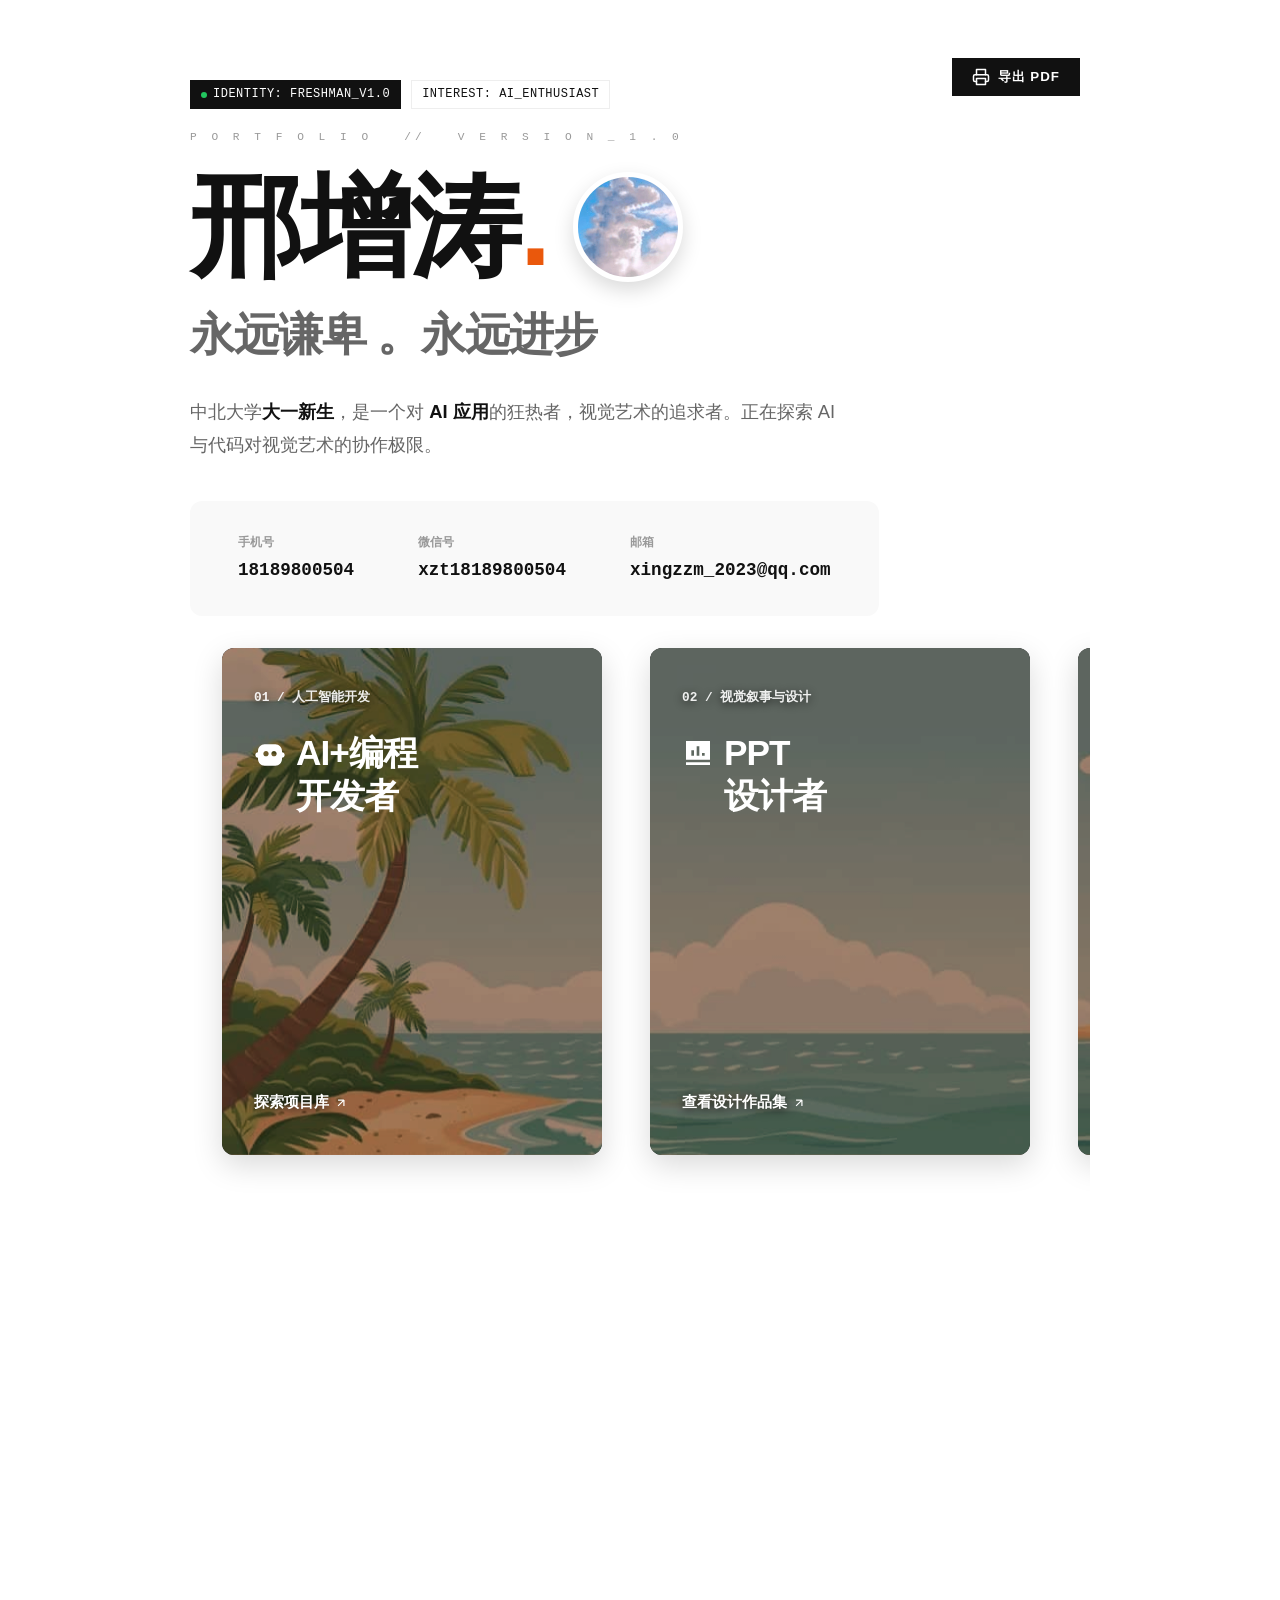
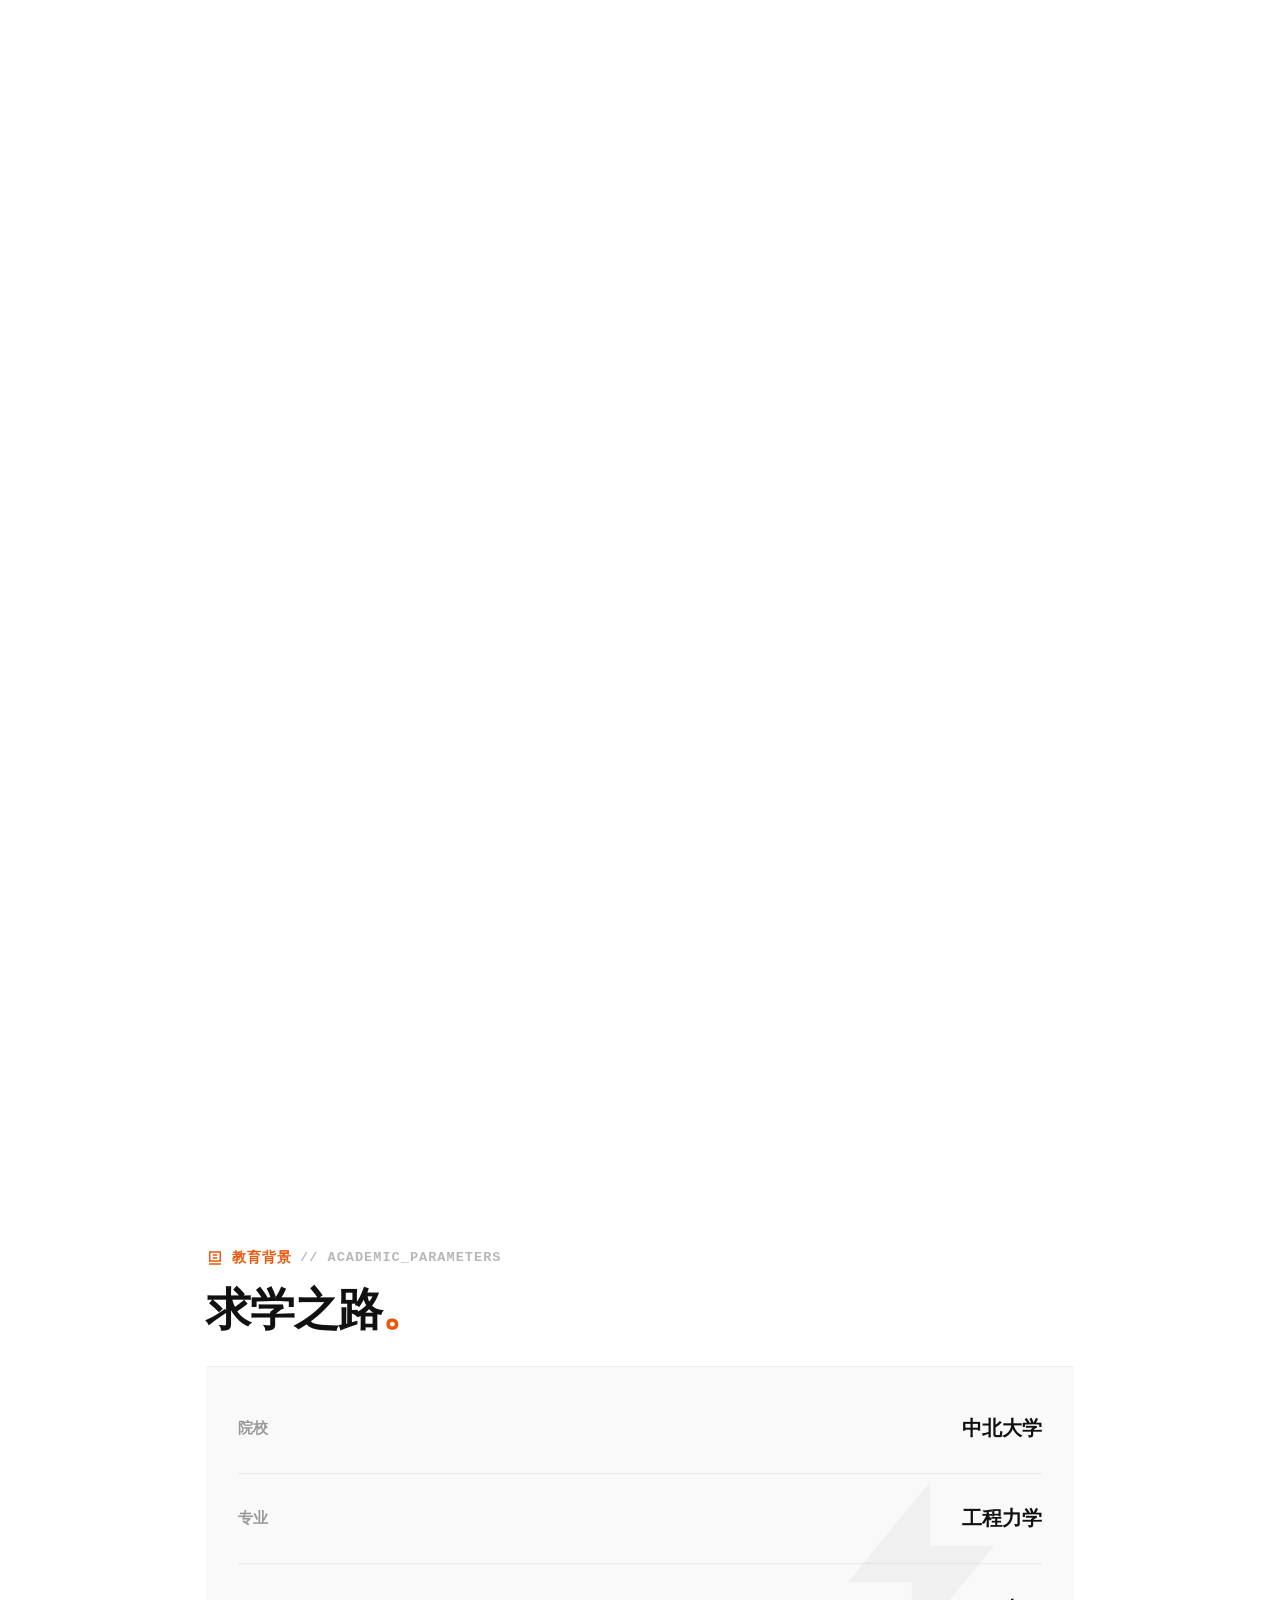
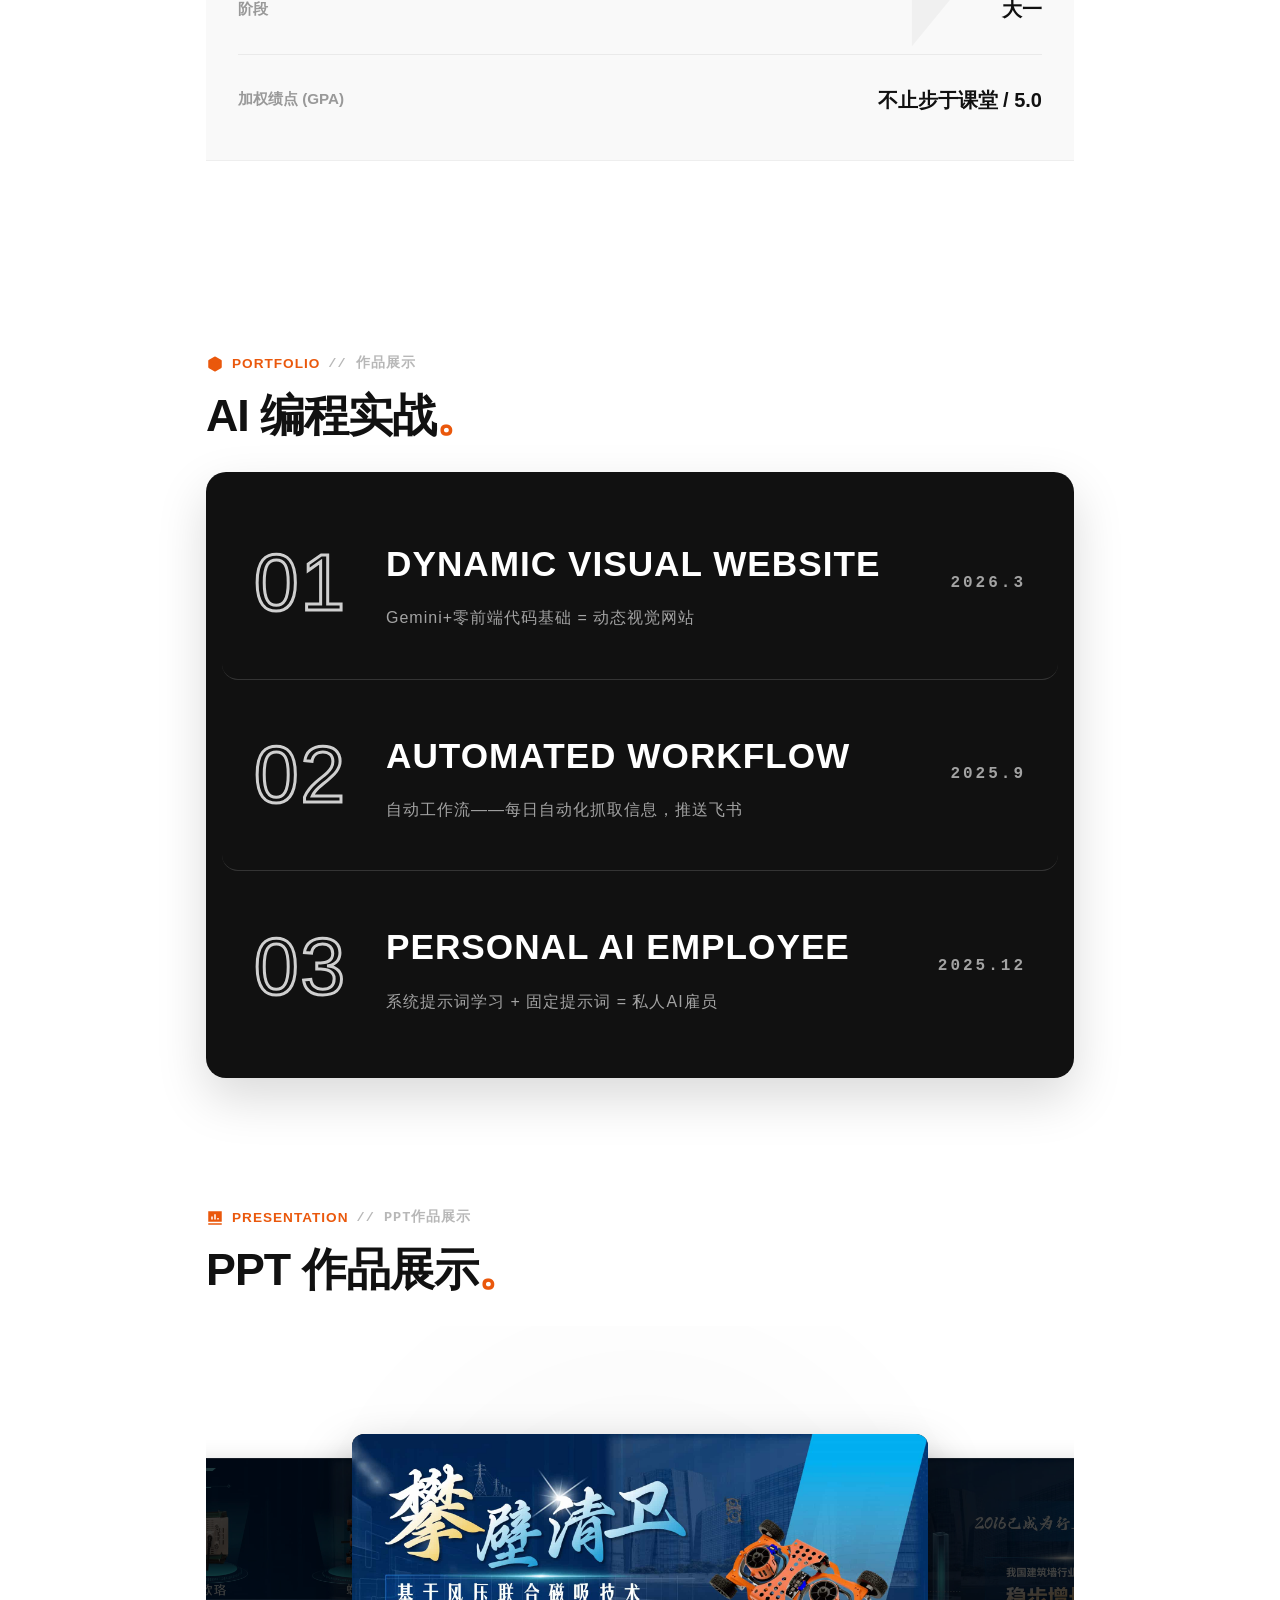
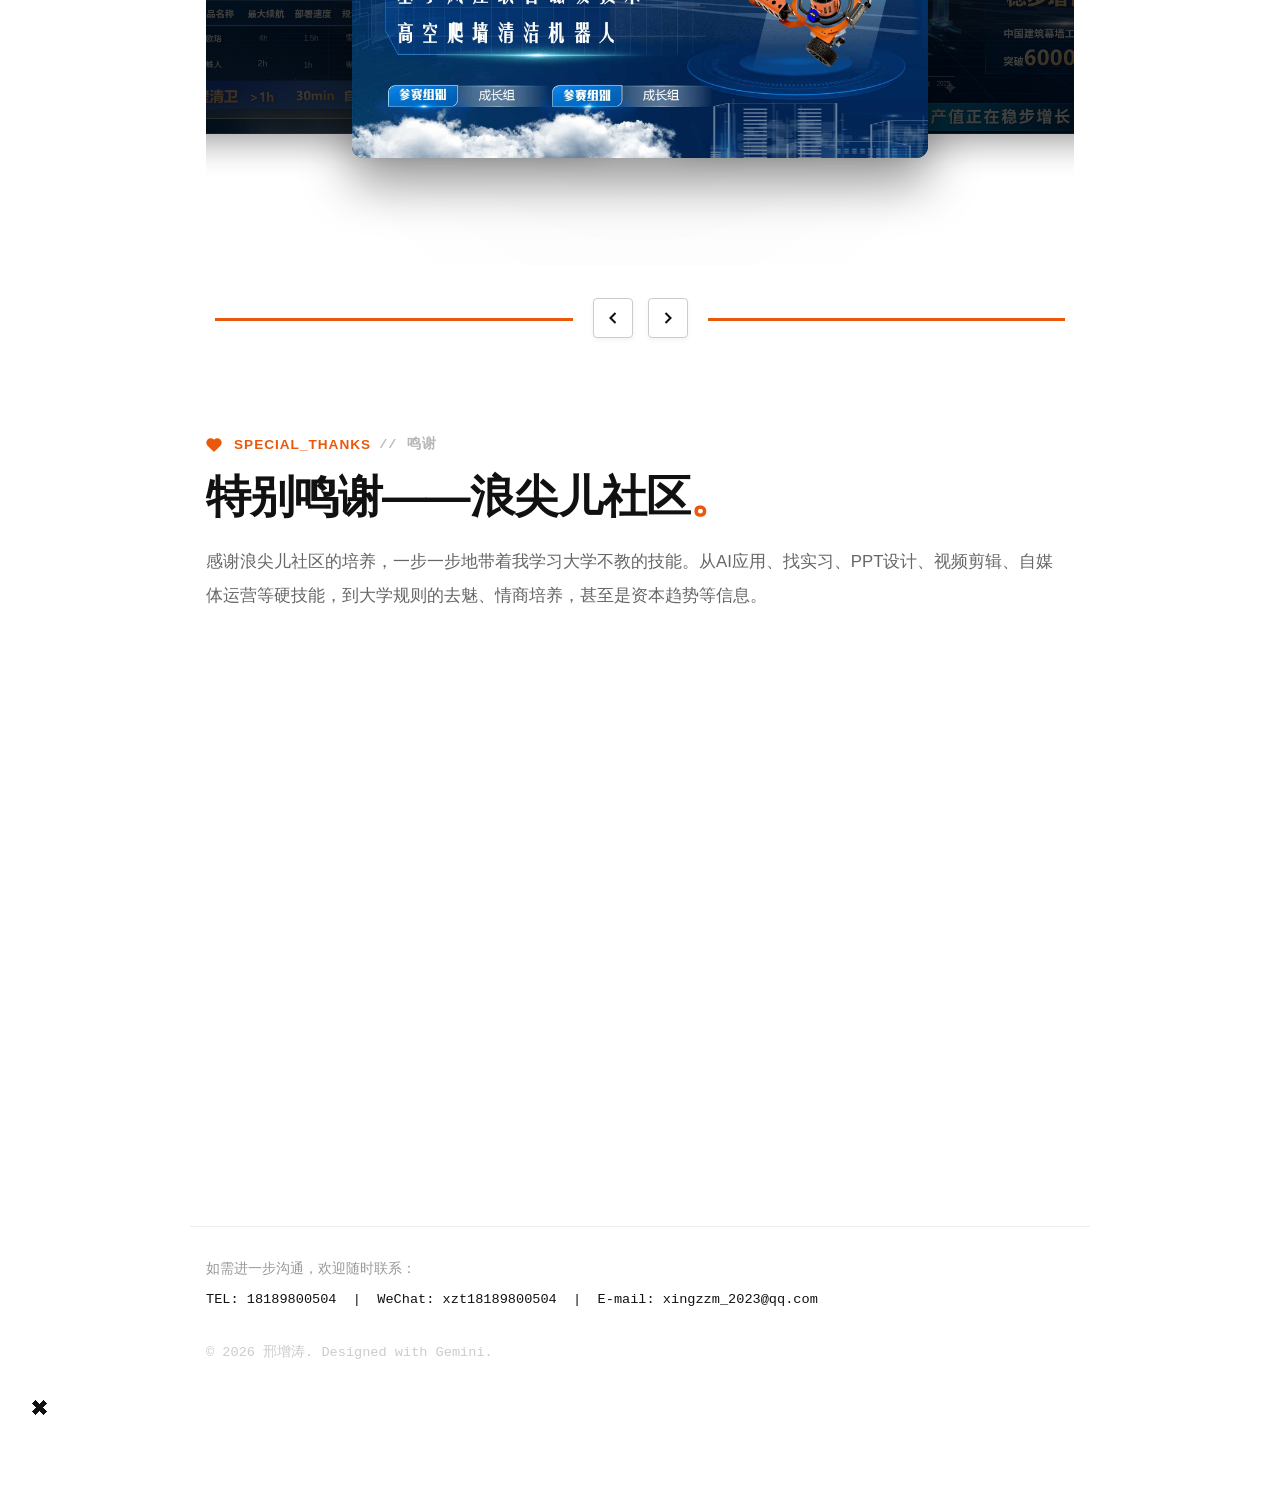
==== commit bd3a8a50: "Rename 3.index.html to index.html" ====
--- a/index.html
+++ b/index.html
@@ -69,7 +69,7 @@
         }
         .hero-avatar:hover { transform: scale(1.05) rotate(5deg); }
         .hero-avatar img { width: 100%; height: 100%; object-fit: cover; display: block; position: relative; z-index: 2; }
-        .hero-avatar::before { content: '头像.png'; position: absolute; top: 50%; left: 50%; transform: translate(-50%, -50%); font-size: 0.6rem; font-family: monospace; color: var(--text-tertiary); z-index: 1; }
+        .hero-avatar::before { content: '头像.jpg'; position: absolute; top: 50%; left: 50%; transform: translate(-50%, -50%); font-size: 0.6rem; font-family: monospace; color: var(--text-tertiary); z-index: 1; }
 
         .hero-flog { font-size: 2rem; font-weight: 800; color: var(--text-secondary); margin-bottom: 1.5rem; letter-spacing: -1px; }
         .hero-intro { font-size: 1.05rem; line-height: 1.8; max-width: 650px; color: var(--text-secondary); margin-bottom: 2.5rem; }
@@ -102,7 +102,7 @@
         .window-block:hover { transform: translateY(-8px); box-shadow: 0 15px 40px rgba(0,0,0,0.25); }
 
         .panorama-layer { position: absolute; top: 0; left: 0; height: 100%; z-index: 0; pointer-events: none; }
-        .scene-bg { width: 100%; height: 100%; background-image: url('photo.png'); background-size: cover; background-position: center bottom; will-change: filter; }
+        .scene-bg { width: 100%; height: 100%; background-image: url('photo.jpg'); background-size: cover; background-position: center bottom; will-change: filter; }
         .ambient-overlay { position: absolute; top: 0; left: 0; width: 100%; height: 100%; mix-blend-mode: overlay; }
         .sun-element { position: absolute; width: 40px; height: 40px; border-radius: 50%; transform: translate(-50%, -50%); z-index: 1; filter: blur(2px); will-change: left, top, background, box-shadow, opacity; }
 
@@ -837,7 +837,7 @@
             <div class="hero-title-group hero-anim-item delay-2">
                 <h1 class="hero-name">邢增涛<span class="dot">.</span></h1>
                 <div class="hero-avatar">
-                    <img src="头像.png" alt="个人头像" onerror="this.style.display='none'">
+                    <img src="头像.jpg" alt="个人头像" onerror="this.style.display='none'">
                 </div>
             </div>
 
@@ -956,7 +956,7 @@
 
             <!-- 点击任意一个色块跳转至 AI+编程开发者 页面 -->
             <div class="dark-portfolio-container fade-in-up delay-100">
-                <div class="dp-item" data-hover-img="AI1.png" onclick="openAIPage()">
+                <div class="dp-item" data-hover-img="AI1.jpg" onclick="openAIPage()">
                     <div class="dp-number">01</div>
                     <div class="dp-text">
                         <h3 class="dp-title">Dynamic Visual Website</h3>
@@ -964,7 +964,7 @@
                     </div>
                     <div class="dp-date">2026.3</div>
                 </div>
-                <div class="dp-item" data-hover-img="AI2.png" onclick="openAIPage()">
+                <div class="dp-item" data-hover-img="AI2.jpg" onclick="openAIPage()">
                     <div class="dp-number">02</div>
                     <div class="dp-text">
                         <h3 class="dp-title">Automated Workflow</h3>
@@ -972,7 +972,7 @@
                     </div>
                     <div class="dp-date">2025.9</div>
                 </div>
-                <div class="dp-item" data-hover-img="AI3.png" onclick="openAIPage()">
+                <div class="dp-item" data-hover-img="AI3.jpg" onclick="openAIPage()">
                     <div class="dp-number">03</div>
                     <div class="dp-text">
                         <h3 class="dp-title">Personal AI Employee</h3>
@@ -996,15 +996,15 @@
             <!-- 完全扁平化，仅用 2D TranslateX 和 Scale 呈现堆叠 -->
             <div class="elliptical-slider-wrapper fade-in-up delay-100" id="elliptical-slider">
                 <div class="elliptical-container" id="elliptical-container">
-                    <div class="elliptical-item" data-img="PPT1.png"><img src="PPT1.png" onerror="this.style.display='none'"></div>
-                    <div class="elliptical-item" data-img="PPT2.png"><img src="PPT2.png" onerror="this.style.display='none'"></div>
-                    <div class="elliptical-item" data-img="PPT3.png"><img src="PPT3.png" onerror="this.style.display='none'"></div>
-                    <div class="elliptical-item" data-img="PPT4.png"><img src="PPT4.png" onerror="this.style.display='none'"></div>
-                    <div class="elliptical-item" data-img="PPT5.png"><img src="PPT5.png" onerror="this.style.display='none'"></div>
-                    <div class="elliptical-item" data-img="PPT6.png"><img src="PPT6.png" onerror="this.style.display='none'"></div>
-                    <div class="elliptical-item" data-img="PPT7.png"><img src="PPT7.png" onerror="this.style.display='none'"></div>
-                    <div class="elliptical-item" data-img="PPT8.png"><img src="PPT8.png" onerror="this.style.display='none'"></div>
-                    <div class="elliptical-item" data-img="PPT9.png"><img src="PPT9.png" onerror="this.style.display='none'"></div>
+                    <div class="elliptical-item" data-img="PPT1.jpg"><img src="PPT1.jpg" onerror="this.style.display='none'"></div>
+                    <div class="elliptical-item" data-img="PPT2.jpg"><img src="PPT2.jpg" onerror="this.style.display='none'"></div>
+                    <div class="elliptical-item" data-img="PPT3.jpg"><img src="PPT3.jpg" onerror="this.style.display='none'"></div>
+                    <div class="elliptical-item" data-img="PPT4.jpg"><img src="PPT4.jpg" onerror="this.style.display='none'"></div>
+                    <div class="elliptical-item" data-img="PPT5.jpg"><img src="PPT5.jpg" onerror="this.style.display='none'"></div>
+                    <div class="elliptical-item" data-img="PPT6.jpg"><img src="PPT6.jpg" onerror="this.style.display='none'"></div>
+                    <div class="elliptical-item" data-img="PPT7.jpg"><img src="PPT7.jpg" onerror="this.style.display='none'"></div>
+                    <div class="elliptical-item" data-img="PPT8.jpg"><img src="PPT8.jpg" onerror="this.style.display='none'"></div>
+                    <div class="elliptical-item" data-img="PPT9.jpg"><img src="PPT9.jpg" onerror="this.style.display='none'"></div>
                 </div>
             </div>
 
@@ -1036,10 +1036,10 @@
                 </p>
 
                 <div class="thanks-image-frame fade-in-up delay-100" style="position: relative; width: 100%; max-width: 850px; aspect-ratio: 16/9; background: var(--bg-muted); border-radius: 16px; overflow: hidden; border: 1px solid var(--border-color); box-shadow: var(--shadow-md); display: flex; align-items: center; justify-content: center;">
-                    <img src="浪尖儿社区.png" alt="浪尖儿社区" style="width: 100%; height: 100%; object-fit: cover; position: relative; z-index: 2;" onerror="this.style.display='none'">
+                    <img src="浪尖儿社区.jpg" alt="浪尖儿社区" style="width: 100%; height: 100%; object-fit: cover; position: relative; z-index: 2;" onerror="this.style.display='none'">
                     
                     <span style="position: absolute; font-family: monospace; font-size: 1rem; color: var(--text-tertiary); font-weight: 600; letter-spacing: 1px; z-index: 1;">
-                        浪尖儿社区.png
+                        浪尖儿社区.jpg
                     </span>
                 </div>
             </div>
@@ -1072,17 +1072,17 @@
 
     <div class="ai-content-section">
         <div class="ai-project-card ai-fade-in">
-            <img src="photo2.png" alt="Dynamic Visual Website" class="ai-project-img">
+            <img src="photo2.jpg" alt="Dynamic Visual Website" class="ai-project-img">
             <div class="ai-project-meta">Gemini+零前端代码基础 = 动态视觉网站 &nbsp;&nbsp;|&nbsp;&nbsp; 2026 .3</div>
             <h2 class="ai-project-title-en">Gemini Dynamic Visual Website</h2>
         </div>
         <div class="ai-project-card ai-fade-in delay-100">
-            <img src="photo3.png" alt="Personal AI Employee" class="ai-project-img">
+            <img src="photo3.jpg" alt="Personal AI Employee" class="ai-project-img">
             <div class="ai-project-meta">系统提示词学习 + 固定提示词 = 私人AI雇员 &nbsp;&nbsp;|&nbsp;&nbsp; 2025.12</div>
             <h2 class="ai-project-title-en">Personal AI Employee</h2>
         </div>
         <div class="ai-project-card ai-fade-in delay-200">
-            <img src="photo4.png" alt="Automated Workflow System" class="ai-project-img">
+            <img src="photo4.jpg" alt="Automated Workflow System" class="ai-project-img">
             <div class="ai-project-meta">自动工作流——每日自动化抓取信息，推送飞书 &nbsp;&nbsp;|&nbsp;&nbsp; 2025.9</div>
             <h2 class="ai-project-title-en">Automated Workflow System</h2>
         </div>
@@ -1225,39 +1225,39 @@
 
             <!-- Double batch of images to perfectly span infinite grids -->
             <div class="infinite-canvas-container">
-                <div class="infinite-item" data-img="PPT1.png"><img src="PPT1.png" onerror="this.style.display='none'"></div>
-                <div class="infinite-item" data-img="PPT2.png"><img src="PPT2.png" onerror="this.style.display='none'"></div>
-                <div class="infinite-item" data-img="PPT3.png"><img src="PPT3.png" onerror="this.style.display='none'"></div>
-                <div class="infinite-item" data-img="PPT4.png"><img src="PPT4.png" onerror="this.style.display='none'"></div>
-                <div class="infinite-item" data-img="PPT5.png"><img src="PPT5.png" onerror="this.style.display='none'"></div>
-                <div class="infinite-item" data-img="PPT6.png"><img src="PPT6.png" onerror="this.style.display='none'"></div>
-                <div class="infinite-item" data-img="PPT7.png"><img src="PPT7.png" onerror="this.style.display='none'"></div>
-                <div class="infinite-item" data-img="PPT8.png"><img src="PPT8.png" onerror="this.style.display='none'"></div>
-                <div class="infinite-item" data-img="PPT9.png"><img src="PPT9.png" onerror="this.style.display='none'"></div>
-                <div class="infinite-item" data-img="PPT10.png"><img src="PPT10.png" onerror="this.style.display='none'"></div>
-                <div class="infinite-item" data-img="PPT11.png"><img src="PPT11.png" onerror="this.style.display='none'"></div>
-                <div class="infinite-item" data-img="PPT12.png"><img src="PPT12.png" onerror="this.style.display='none'"></div>
-                <div class="infinite-item" data-img="PPT13.png"><img src="PPT13.png" onerror="this.style.display='none'"></div>
-                <div class="infinite-item" data-img="PPT14.png"><img src="PPT14.png" onerror="this.style.display='none'"></div>
-                <div class="infinite-item" data-img="PPT15.png"><img src="PPT15.png" onerror="this.style.display='none'"></div>
-                <div class="infinite-item" data-img="PPT16.png"><img src="PPT16.png" onerror="this.style.display='none'"></div>
+                <div class="infinite-item" data-img="PPT1.jpg"><img src="PPT1.jpg" onerror="this.style.display='none'"></div>
+                <div class="infinite-item" data-img="PPT2.jpg"><img src="PPT2.jpg" onerror="this.style.display='none'"></div>
+                <div class="infinite-item" data-img="PPT3.jpg"><img src="PPT3.jpg" onerror="this.style.display='none'"></div>
+                <div class="infinite-item" data-img="PPT4.jpg"><img src="PPT4.jpg" onerror="this.style.display='none'"></div>
+                <div class="infinite-item" data-img="PPT5.jpg"><img src="PPT5.jpg" onerror="this.style.display='none'"></div>
+                <div class="infinite-item" data-img="PPT6.jpg"><img src="PPT6.jpg" onerror="this.style.display='none'"></div>
+                <div class="infinite-item" data-img="PPT7.jpg"><img src="PPT7.jpg" onerror="this.style.display='none'"></div>
+                <div class="infinite-item" data-img="PPT8.jpg"><img src="PPT8.jpg" onerror="this.style.display='none'"></div>
+                <div class="infinite-item" data-img="PPT9.jpg"><img src="PPT9.jpg" onerror="this.style.display='none'"></div>
+                <div class="infinite-item" data-img="PPT10.jpg"><img src="PPT10.jpg" onerror="this.style.display='none'"></div>
+                <div class="infinite-item" data-img="PPT11.jpg"><img src="PPT11.jpg" onerror="this.style.display='none'"></div>
+                <div class="infinite-item" data-img="PPT12.jpg"><img src="PPT12.jpg" onerror="this.style.display='none'"></div>
+                <div class="infinite-item" data-img="PPT13.jpg"><img src="PPT13.jpg" onerror="this.style.display='none'"></div>
+                <div class="infinite-item" data-img="PPT14.jpg"><img src="PPT14.jpg" onerror="this.style.display='none'"></div>
+                <div class="infinite-item" data-img="PPT15.jpg"><img src="PPT15.jpg" onerror="this.style.display='none'"></div>
+                <div class="infinite-item" data-img="PPT16.jpg"><img src="PPT16.jpg" onerror="this.style.display='none'"></div>
                 <!-- 复制一份实现无缝包裹 -->
-                <div class="infinite-item" data-img="PPT1.png"><img src="PPT1.png" onerror="this.style.display='none'"></div>
-                <div class="infinite-item" data-img="PPT2.png"><img src="PPT2.png" onerror="this.style.display='none'"></div>
-                <div class="infinite-item" data-img="PPT3.png"><img src="PPT3.png" onerror="this.style.display='none'"></div>
-                <div class="infinite-item" data-img="PPT4.png"><img src="PPT4.png" onerror="this.style.display='none'"></div>
-                <div class="infinite-item" data-img="PPT5.png"><img src="PPT5.png" onerror="this.style.display='none'"></div>
-                <div class="infinite-item" data-img="PPT6.png"><img src="PPT6.png" onerror="this.style.display='none'"></div>
-                <div class="infinite-item" data-img="PPT7.png"><img src="PPT7.png" onerror="this.style.display='none'"></div>
-                <div class="infinite-item" data-img="PPT8.png"><img src="PPT8.png" onerror="this.style.display='none'"></div>
-                <div class="infinite-item" data-img="PPT9.png"><img src="PPT9.png" onerror="this.style.display='none'"></div>
-                <div class="infinite-item" data-img="PPT10.png"><img src="PPT10.png" onerror="this.style.display='none'"></div>
-                <div class="infinite-item" data-img="PPT11.png"><img src="PPT11.png" onerror="this.style.display='none'"></div>
-                <div class="infinite-item" data-img="PPT12.png"><img src="PPT12.png" onerror="this.style.display='none'"></div>
-                <div class="infinite-item" data-img="PPT13.png"><img src="PPT13.png" onerror="this.style.display='none'"></div>
-                <div class="infinite-item" data-img="PPT14.png"><img src="PPT14.png" onerror="this.style.display='none'"></div>
-                <div class="infinite-item" data-img="PPT15.png"><img src="PPT15.png" onerror="this.style.display='none'"></div>
-                <div class="infinite-item" data-img="PPT16.png"><img src="PPT16.png" onerror="this.style.display='none'"></div>
+                <div class="infinite-item" data-img="PPT1.jpg"><img src="PPT1.jpg" onerror="this.style.display='none'"></div>
+                <div class="infinite-item" data-img="PPT2.jpg"><img src="PPT2.jpg" onerror="this.style.display='none'"></div>
+                <div class="infinite-item" data-img="PPT3.jpg"><img src="PPT3.jpg" onerror="this.style.display='none'"></div>
+                <div class="infinite-item" data-img="PPT4.jpg"><img src="PPT4.jpg" onerror="this.style.display='none'"></div>
+                <div class="infinite-item" data-img="PPT5.jpg"><img src="PPT5.jpg" onerror="this.style.display='none'"></div>
+                <div class="infinite-item" data-img="PPT6.jpg"><img src="PPT6.jpg" onerror="this.style.display='none'"></div>
+                <div class="infinite-item" data-img="PPT7.jpg"><img src="PPT7.jpg" onerror="this.style.display='none'"></div>
+                <div class="infinite-item" data-img="PPT8.jpg"><img src="PPT8.jpg" onerror="this.style.display='none'"></div>
+                <div class="infinite-item" data-img="PPT9.jpg"><img src="PPT9.jpg" onerror="this.style.display='none'"></div>
+                <div class="infinite-item" data-img="PPT10.jpg"><img src="PPT10.jpg" onerror="this.style.display='none'"></div>
+                <div class="infinite-item" data-img="PPT11.jpg"><img src="PPT11.jpg" onerror="this.style.display='none'"></div>
+                <div class="infinite-item" data-img="PPT12.jpg"><img src="PPT12.jpg" onerror="this.style.display='none'"></div>
+                <div class="infinite-item" data-img="PPT13.jpg"><img src="PPT13.jpg" onerror="this.style.display='none'"></div>
+                <div class="infinite-item" data-img="PPT14.jpg"><img src="PPT14.jpg" onerror="this.style.display='none'"></div>
+                <div class="infinite-item" data-img="PPT15.jpg"><img src="PPT15.jpg" onerror="this.style.display='none'"></div>
+                <div class="infinite-item" data-img="PPT16.jpg"><img src="PPT16.jpg" onerror="this.style.display='none'"></div>
             </div>
         </div>
     </div>
@@ -1326,13 +1326,13 @@
     <div class="media-content-section">
         <div class="media-account-grid">
             <div class="media-account-card media-fade-in">
-                <div class="media-account-img-wrapper" data-img="photo20.png">
-                    <img src="photo20.png" onerror="this.style.display='none'">
+                <div class="media-account-img-wrapper" data-img="photo20.jpg">
+                    <img src="photo20.jpg" onerror="this.style.display='none'">
                 </div>
             </div>
             <div class="media-account-card media-fade-in delay-100">
-                <div class="media-account-img-wrapper" data-img="photo21.png">
-                    <img src="photo21.png" onerror="this.style.display='none'">
+                <div class="media-account-img-wrapper" data-img="photo21.jpg">
+                    <img src="photo21.jpg" onerror="this.style.display='none'">
                 </div>
             </div>
         </div>
@@ -1908,4 +1908,4 @@
 </script>
 
 </body>
-</html>+</html>
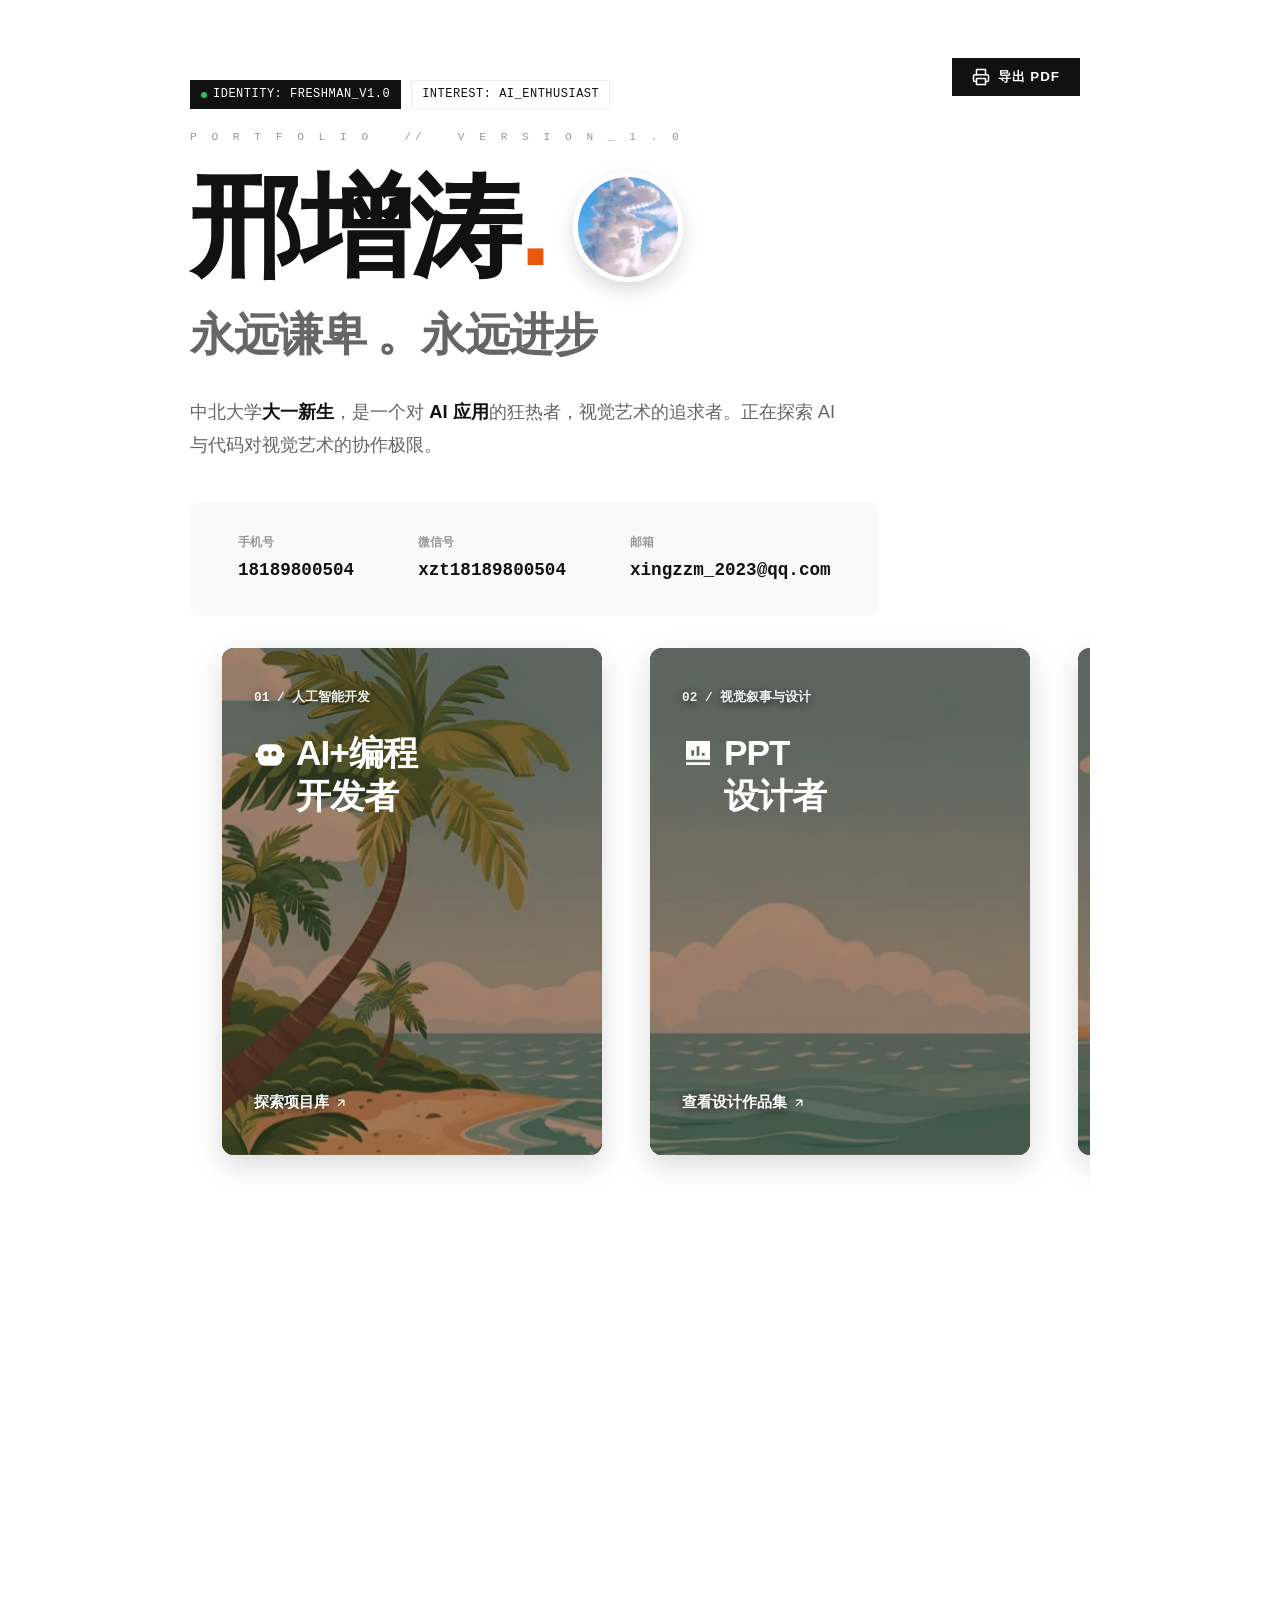
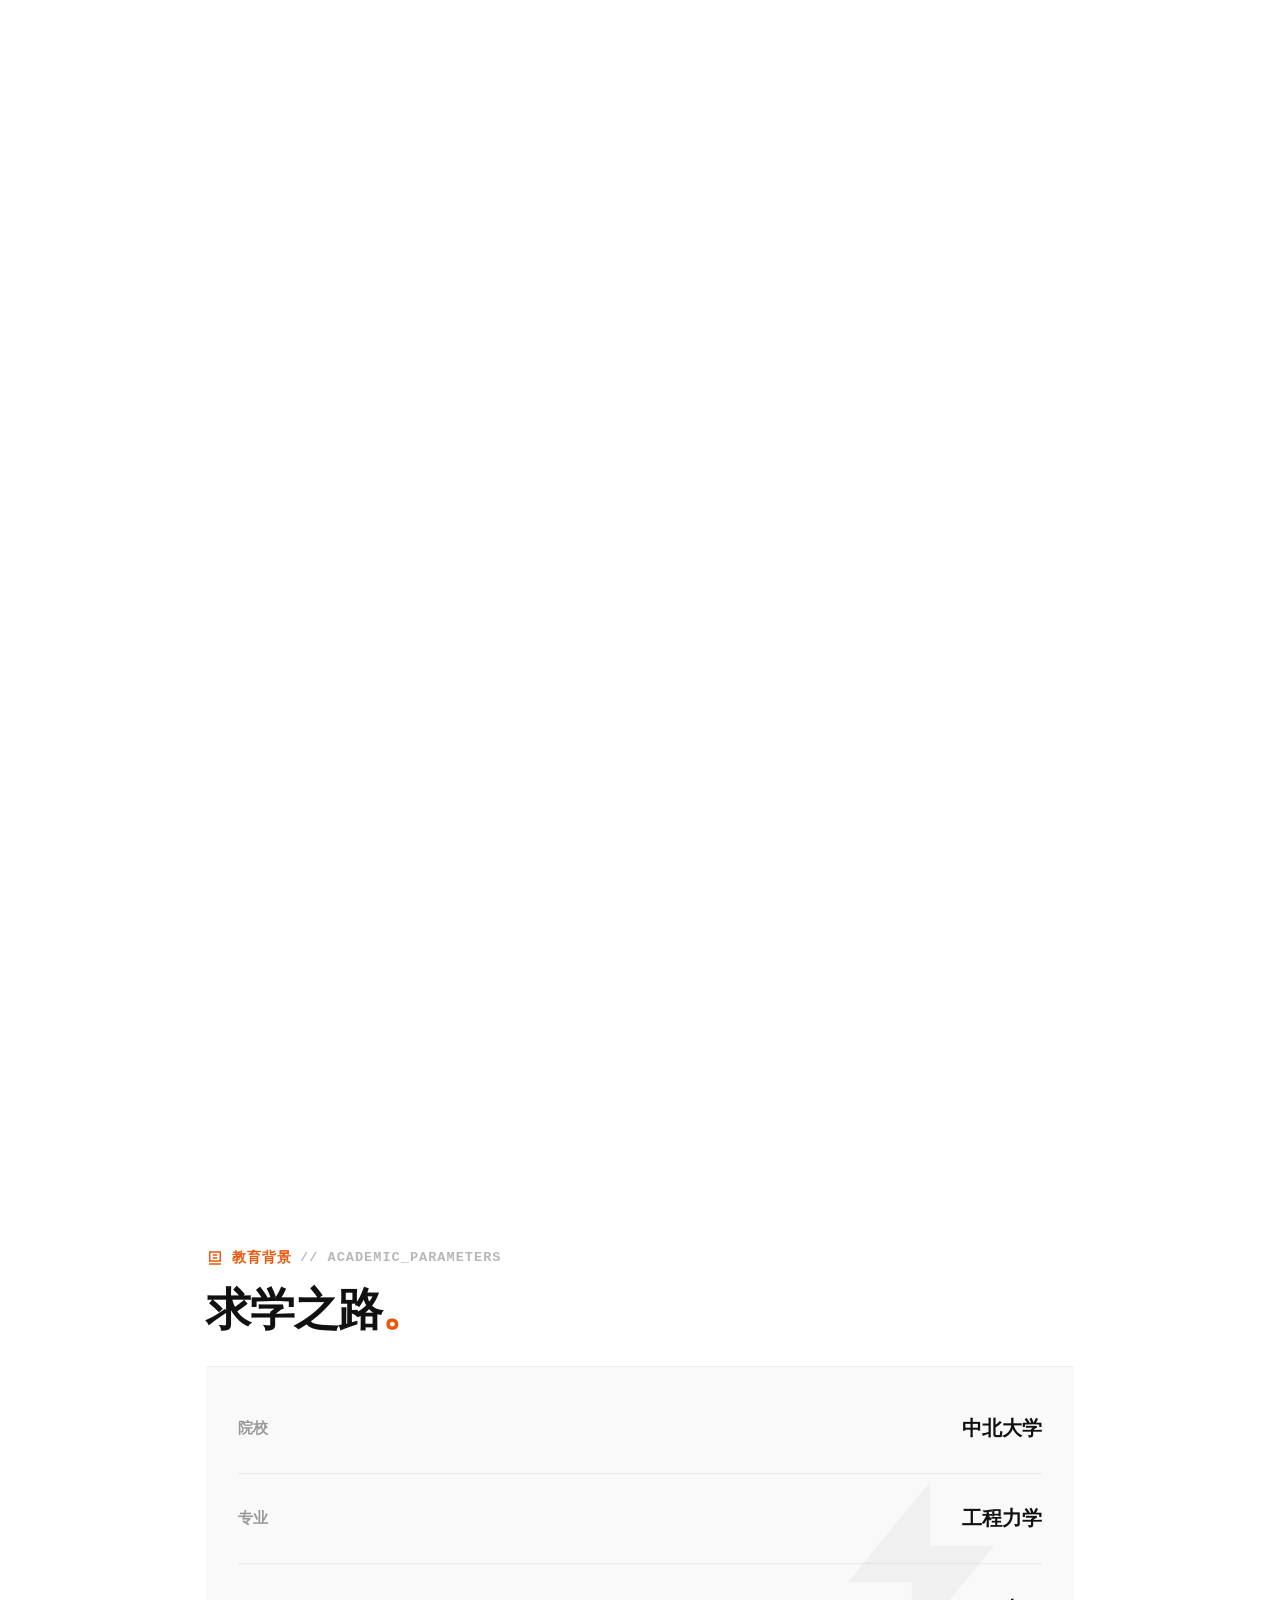
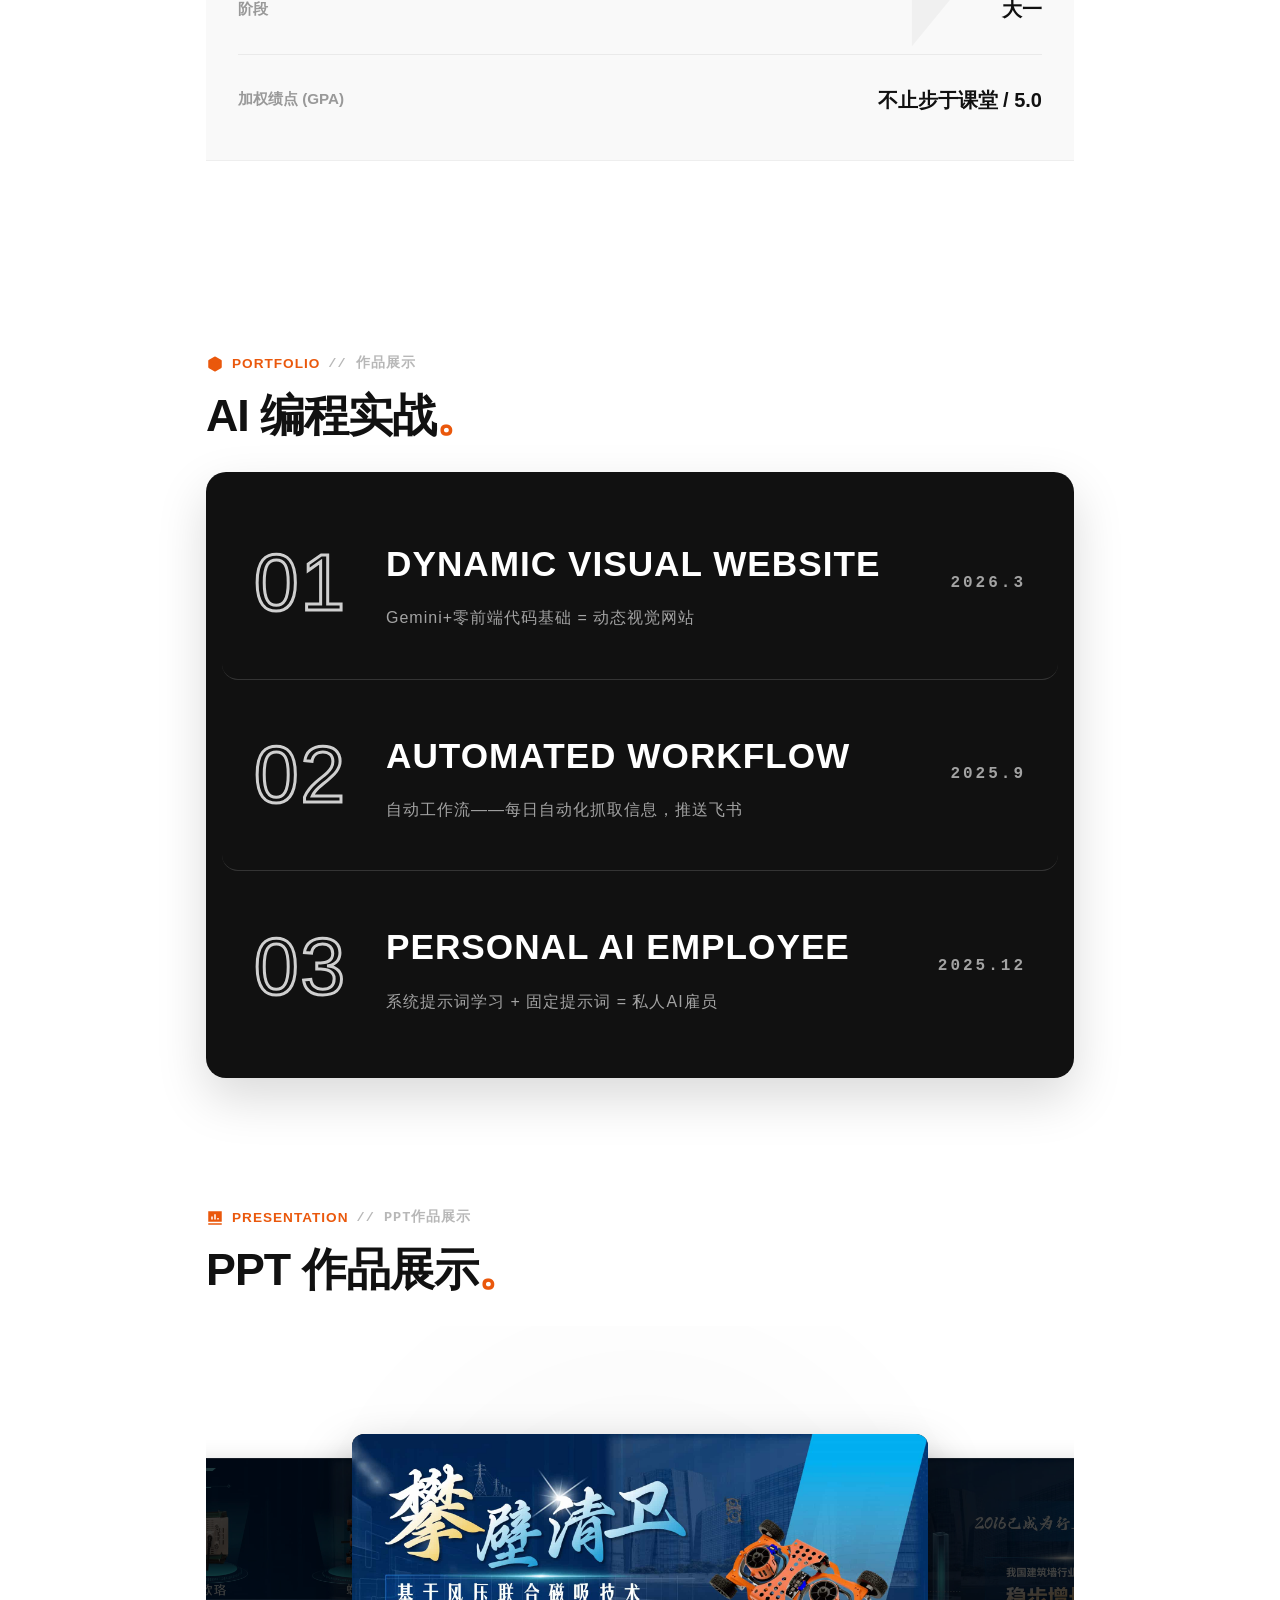
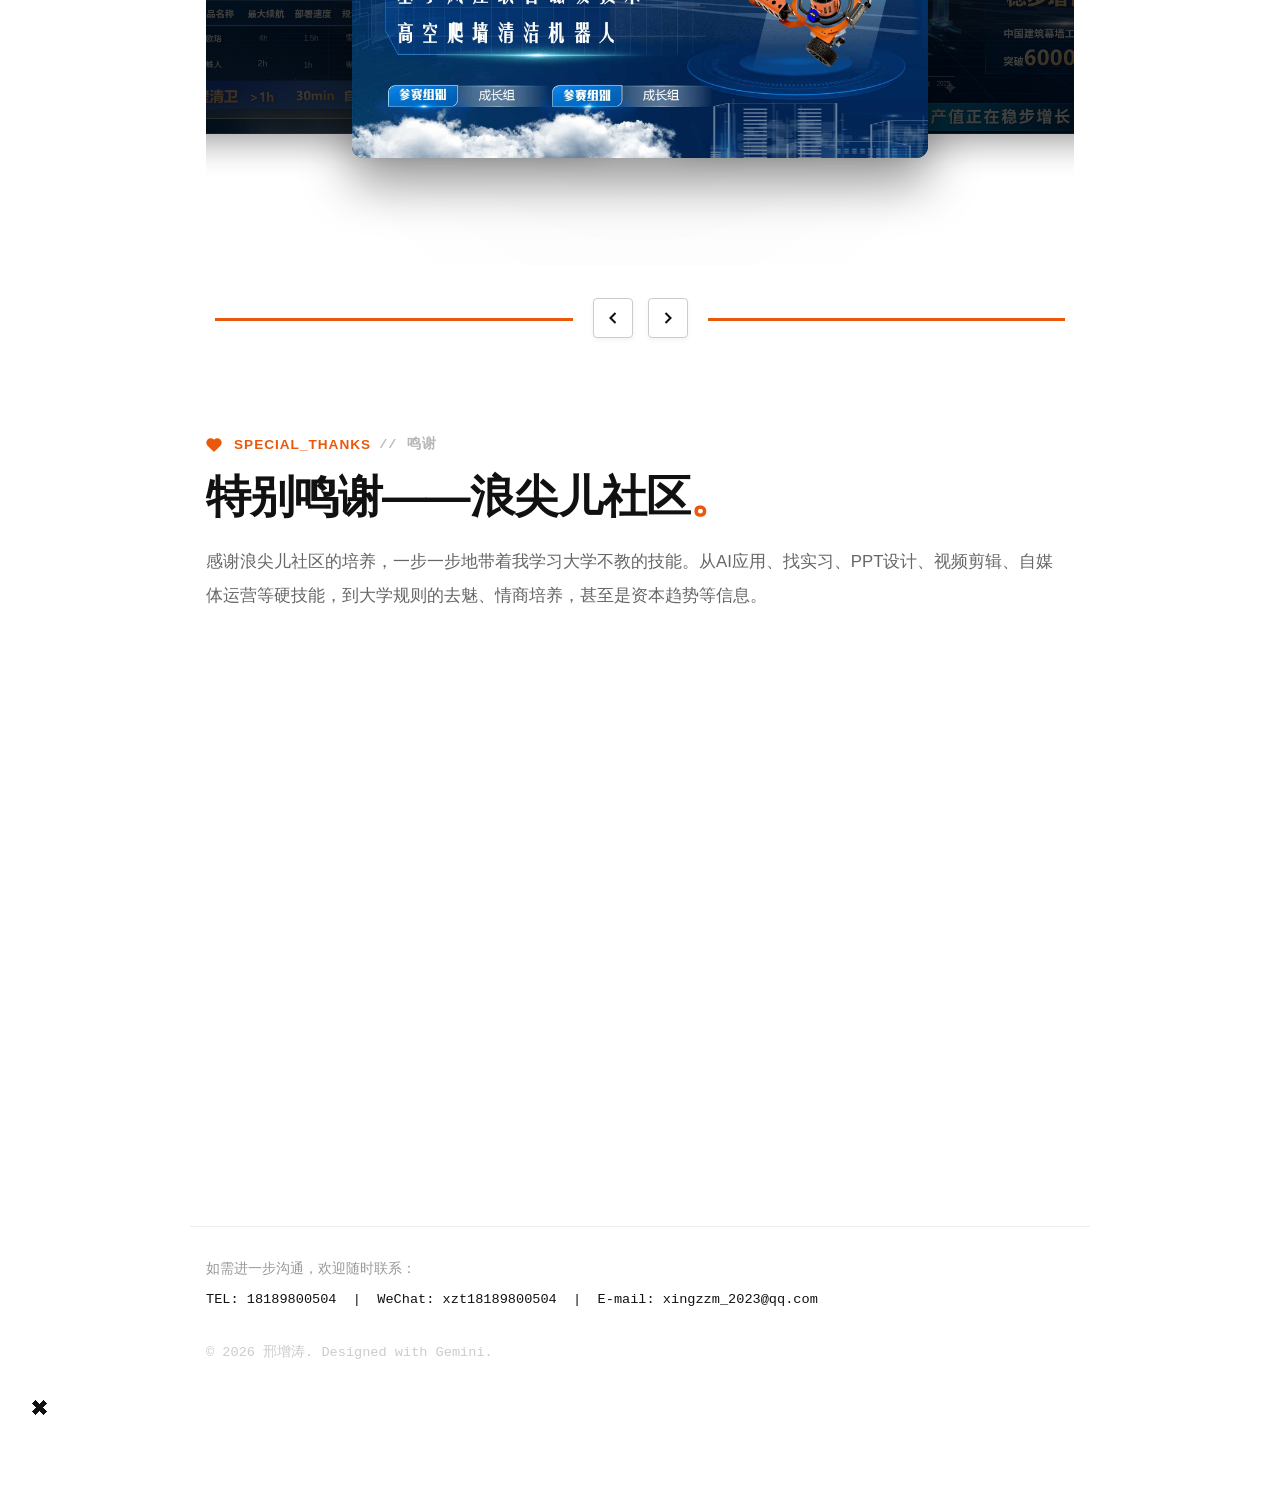
==== commit 035236bb: "Rename 3.index.html to index.html" ====
--- a/index.html
+++ b/index.html
@@ -837,7 +837,7 @@
             <div class="hero-title-group hero-anim-item delay-2">
                 <h1 class="hero-name">邢增涛<span class="dot">.</span></h1>
                 <div class="hero-avatar">
-                    <img src="头像.jpg" alt="个人头像" onerror="this.style.display='none'">
+                    <img src="头像.jpg" alt="个人头像" loading="lazy" onerror="this.style.display='none'">
                 </div>
             </div>
 
@@ -956,7 +956,7 @@
 
             <!-- 点击任意一个色块跳转至 AI+编程开发者 页面 -->
             <div class="dark-portfolio-container fade-in-up delay-100">
-                <div class="dp-item" data-hover-img="AI1.jpg" onclick="openAIPage()">
+                <div class="dp-item" data-hover-img="AI1.jpg" loading="lazy" onclick="openAIPage()">
                     <div class="dp-number">01</div>
                     <div class="dp-text">
                         <h3 class="dp-title">Dynamic Visual Website</h3>
@@ -964,7 +964,7 @@
                     </div>
                     <div class="dp-date">2026.3</div>
                 </div>
-                <div class="dp-item" data-hover-img="AI2.jpg" onclick="openAIPage()">
+                <div class="dp-item" data-hover-img="AI2.jpg" loading="lazy" onclick="openAIPage()">
                     <div class="dp-number">02</div>
                     <div class="dp-text">
                         <h3 class="dp-title">Automated Workflow</h3>
@@ -972,7 +972,7 @@
                     </div>
                     <div class="dp-date">2025.9</div>
                 </div>
-                <div class="dp-item" data-hover-img="AI3.jpg" onclick="openAIPage()">
+                <div class="dp-item" data-hover-img="AI3.jpg" loading="lazy" onclick="openAIPage()">
                     <div class="dp-number">03</div>
                     <div class="dp-text">
                         <h3 class="dp-title">Personal AI Employee</h3>
@@ -996,15 +996,15 @@
             <!-- 完全扁平化，仅用 2D TranslateX 和 Scale 呈现堆叠 -->
             <div class="elliptical-slider-wrapper fade-in-up delay-100" id="elliptical-slider">
                 <div class="elliptical-container" id="elliptical-container">
-                    <div class="elliptical-item" data-img="PPT1.jpg"><img src="PPT1.jpg" onerror="this.style.display='none'"></div>
-                    <div class="elliptical-item" data-img="PPT2.jpg"><img src="PPT2.jpg" onerror="this.style.display='none'"></div>
-                    <div class="elliptical-item" data-img="PPT3.jpg"><img src="PPT3.jpg" onerror="this.style.display='none'"></div>
-                    <div class="elliptical-item" data-img="PPT4.jpg"><img src="PPT4.jpg" onerror="this.style.display='none'"></div>
-                    <div class="elliptical-item" data-img="PPT5.jpg"><img src="PPT5.jpg" onerror="this.style.display='none'"></div>
-                    <div class="elliptical-item" data-img="PPT6.jpg"><img src="PPT6.jpg" onerror="this.style.display='none'"></div>
-                    <div class="elliptical-item" data-img="PPT7.jpg"><img src="PPT7.jpg" onerror="this.style.display='none'"></div>
-                    <div class="elliptical-item" data-img="PPT8.jpg"><img src="PPT8.jpg" onerror="this.style.display='none'"></div>
-                    <div class="elliptical-item" data-img="PPT9.jpg"><img src="PPT9.jpg" onerror="this.style.display='none'"></div>
+                    <div class="elliptical-item" data-img="PPT1.jpg"><img src="PPT1.jpg" loading="lazy" onerror="this.style.display='none'"></div>
+                    <div class="elliptical-item" data-img="PPT2.jpg"><img src="PPT2.jpg" loading="lazy" onerror="this.style.display='none'"></div>
+                    <div class="elliptical-item" data-img="PPT3.jpg"><img src="PPT3.jpg" loading="lazy" onerror="this.style.display='none'"></div>
+                    <div class="elliptical-item" data-img="PPT4.jpg"><img src="PPT4.jpg" loading="lazy" onerror="this.style.display='none'"></div>
+                    <div class="elliptical-item" data-img="PPT5.jpg"><img src="PPT5.jpg" loading="lazy" onerror="this.style.display='none'"></div>
+                    <div class="elliptical-item" data-img="PPT6.jpg"><img src="PPT6.jpg" loading="lazy" onerror="this.style.display='none'"></div>
+                    <div class="elliptical-item" data-img="PPT7.jpg"><img src="PPT7.jpg" loading="lazy" onerror="this.style.display='none'"></div>
+                    <div class="elliptical-item" data-img="PPT8.jpg"><img src="PPT8.jpg" loading="lazy" onerror="this.style.display='none'"></div>
+                    <div class="elliptical-item" data-img="PPT9.jpg"><img src="PPT9.jpg" loading="lazy" onerror="this.style.display='none'"></div>
                 </div>
             </div>
 
@@ -1225,39 +1225,39 @@
 
             <!-- Double batch of images to perfectly span infinite grids -->
             <div class="infinite-canvas-container">
-                <div class="infinite-item" data-img="PPT1.jpg"><img src="PPT1.jpg" onerror="this.style.display='none'"></div>
-                <div class="infinite-item" data-img="PPT2.jpg"><img src="PPT2.jpg" onerror="this.style.display='none'"></div>
-                <div class="infinite-item" data-img="PPT3.jpg"><img src="PPT3.jpg" onerror="this.style.display='none'"></div>
-                <div class="infinite-item" data-img="PPT4.jpg"><img src="PPT4.jpg" onerror="this.style.display='none'"></div>
-                <div class="infinite-item" data-img="PPT5.jpg"><img src="PPT5.jpg" onerror="this.style.display='none'"></div>
-                <div class="infinite-item" data-img="PPT6.jpg"><img src="PPT6.jpg" onerror="this.style.display='none'"></div>
-                <div class="infinite-item" data-img="PPT7.jpg"><img src="PPT7.jpg" onerror="this.style.display='none'"></div>
-                <div class="infinite-item" data-img="PPT8.jpg"><img src="PPT8.jpg" onerror="this.style.display='none'"></div>
-                <div class="infinite-item" data-img="PPT9.jpg"><img src="PPT9.jpg" onerror="this.style.display='none'"></div>
-                <div class="infinite-item" data-img="PPT10.jpg"><img src="PPT10.jpg" onerror="this.style.display='none'"></div>
-                <div class="infinite-item" data-img="PPT11.jpg"><img src="PPT11.jpg" onerror="this.style.display='none'"></div>
-                <div class="infinite-item" data-img="PPT12.jpg"><img src="PPT12.jpg" onerror="this.style.display='none'"></div>
-                <div class="infinite-item" data-img="PPT13.jpg"><img src="PPT13.jpg" onerror="this.style.display='none'"></div>
-                <div class="infinite-item" data-img="PPT14.jpg"><img src="PPT14.jpg" onerror="this.style.display='none'"></div>
-                <div class="infinite-item" data-img="PPT15.jpg"><img src="PPT15.jpg" onerror="this.style.display='none'"></div>
-                <div class="infinite-item" data-img="PPT16.jpg"><img src="PPT16.jpg" onerror="this.style.display='none'"></div>
+                <div class="infinite-item" data-img="PPT1.jpg"><img src="PPT1.jpg" loading="lazy" onerror="this.style.display='none'"></div>
+                <div class="infinite-item" data-img="PPT2.jpg"><img src="PPT2.jpg" loading="lazy" onerror="this.style.display='none'"></div>
+                <div class="infinite-item" data-img="PPT3.jpg"><img src="PPT3.jpg" loading="lazy" onerror="this.style.display='none'"></div>
+                <div class="infinite-item" data-img="PPT4.jpg"><img src="PPT4.jpg" loading="lazy" onerror="this.style.display='none'"></div>
+                <div class="infinite-item" data-img="PPT5.jpg"><img src="PPT5.jpg" loading="lazy" onerror="this.style.display='none'"></div>
+                <div class="infinite-item" data-img="PPT6.jpg"><img src="PPT6.jpg" loading="lazy" onerror="this.style.display='none'"></div>
+                <div class="infinite-item" data-img="PPT7.jpg"><img src="PPT7.jpg" loading="lazy" onerror="this.style.display='none'"></div>
+                <div class="infinite-item" data-img="PPT8.jpg"><img src="PPT8.jpg" loading="lazy" onerror="this.style.display='none'"></div>
+                <div class="infinite-item" data-img="PPT9.jpg"><img src="PPT9.jpg" loading="lazy" onerror="this.style.display='none'"></div>
+                <div class="infinite-item" data-img="PPT10.jpg"><img src="PPT10.jpg" loading="lazy" onerror="this.style.display='none'"></div>
+                <div class="infinite-item" data-img="PPT11.jpg"><img src="PPT11.jpg" loading="lazy" onerror="this.style.display='none'"></div>
+                <div class="infinite-item" data-img="PPT12.jpg"><img src="PPT12.jpg" loading="lazy" onerror="this.style.display='none'"></div>
+                <div class="infinite-item" data-img="PPT13.jpg"><img src="PPT13.jpg" loading="lazy" onerror="this.style.display='none'"></div>
+                <div class="infinite-item" data-img="PPT14.jpg"><img src="PPT14.jpg" loading="lazy" onerror="this.style.display='none'"></div>
+                <div class="infinite-item" data-img="PPT15.jpg"><img src="PPT15.jpg" loading="lazy" onerror="this.style.display='none'"></div>
+                <div class="infinite-item" data-img="PPT16.jpg"><img src="PPT16.jpg" loading="lazy" onerror="this.style.display='none'"></div>
                 <!-- 复制一份实现无缝包裹 -->
-                <div class="infinite-item" data-img="PPT1.jpg"><img src="PPT1.jpg" onerror="this.style.display='none'"></div>
-                <div class="infinite-item" data-img="PPT2.jpg"><img src="PPT2.jpg" onerror="this.style.display='none'"></div>
-                <div class="infinite-item" data-img="PPT3.jpg"><img src="PPT3.jpg" onerror="this.style.display='none'"></div>
-                <div class="infinite-item" data-img="PPT4.jpg"><img src="PPT4.jpg" onerror="this.style.display='none'"></div>
-                <div class="infinite-item" data-img="PPT5.jpg"><img src="PPT5.jpg" onerror="this.style.display='none'"></div>
-                <div class="infinite-item" data-img="PPT6.jpg"><img src="PPT6.jpg" onerror="this.style.display='none'"></div>
-                <div class="infinite-item" data-img="PPT7.jpg"><img src="PPT7.jpg" onerror="this.style.display='none'"></div>
-                <div class="infinite-item" data-img="PPT8.jpg"><img src="PPT8.jpg" onerror="this.style.display='none'"></div>
-                <div class="infinite-item" data-img="PPT9.jpg"><img src="PPT9.jpg" onerror="this.style.display='none'"></div>
-                <div class="infinite-item" data-img="PPT10.jpg"><img src="PPT10.jpg" onerror="this.style.display='none'"></div>
-                <div class="infinite-item" data-img="PPT11.jpg"><img src="PPT11.jpg" onerror="this.style.display='none'"></div>
-                <div class="infinite-item" data-img="PPT12.jpg"><img src="PPT12.jpg" onerror="this.style.display='none'"></div>
-                <div class="infinite-item" data-img="PPT13.jpg"><img src="PPT13.jpg" onerror="this.style.display='none'"></div>
-                <div class="infinite-item" data-img="PPT14.jpg"><img src="PPT14.jpg" onerror="this.style.display='none'"></div>
-                <div class="infinite-item" data-img="PPT15.jpg"><img src="PPT15.jpg" onerror="this.style.display='none'"></div>
-                <div class="infinite-item" data-img="PPT16.jpg"><img src="PPT16.jpg" onerror="this.style.display='none'"></div>
+                <div class="infinite-item" data-img="PPT1.jpg"><img src="PPT1.jpg" loading="lazy" onerror="this.style.display='none'"></div>
+                <div class="infinite-item" data-img="PPT2.jpg"><img src="PPT2.jpg" loading="lazy" onerror="this.style.display='none'"></div>
+                <div class="infinite-item" data-img="PPT3.jpg"><img src="PPT3.jpg" loading="lazy" onerror="this.style.display='none'"></div>
+                <div class="infinite-item" data-img="PPT4.jpg"><img src="PPT4.jpg" loading="lazy" onerror="this.style.display='none'"></div>
+                <div class="infinite-item" data-img="PPT5.jpg"><img src="PPT5.jpg" loading="lazy" onerror="this.style.display='none'"></div>
+                <div class="infinite-item" data-img="PPT6.jpg"><img src="PPT6.jpg" loading="lazy" onerror="this.style.display='none'"></div>
+                <div class="infinite-item" data-img="PPT7.jpg"><img src="PPT7.jpg" loading="lazy" onerror="this.style.display='none'"></div>
+                <div class="infinite-item" data-img="PPT8.jpg"><img src="PPT8.jpg" loading="lazy"onerror="this.style.display='none'"></div>
+                <div class="infinite-item" data-img="PPT9.jpg"><img src="PPT9.jpg" loading="lazy"onerror="this.style.display='none'"></div>
+                <div class="infinite-item" data-img="PPT10.jpg"><img src="PPT10.jpg" loading="lazy" onerror="this.style.display='none'"></div>
+                <div class="infinite-item" data-img="PPT11.jpg"><img src="PPT11.jpg" loading="lazy" onerror="this.style.display='none'"></div>
+                <div class="infinite-item" data-img="PPT12.jpg"><img src="PPT12.jpg" loading="lazy" onerror="this.style.display='none'"></div>
+                <div class="infinite-item" data-img="PPT13.jpg"><img src="PPT13.jpg" loading="lazy" onerror="this.style.display='none'"></div>
+                <div class="infinite-item" data-img="PPT14.jpg"><img src="PPT14.jpg" loading="lazy" onerror="this.style.display='none'"></div>
+                <div class="infinite-item" data-img="PPT15.jpg"><img src="PPT15.jpg" loading="lazy" onerror="this.style.display='none'"></div>
+                <div class="infinite-item" data-img="PPT16.jpg"><img src="PPT16.jpg" loading="lazy" onerror="this.style.display='none'"></div>
             </div>
         </div>
     </div>
@@ -1332,7 +1332,7 @@
             </div>
             <div class="media-account-card media-fade-in delay-100">
                 <div class="media-account-img-wrapper" data-img="photo21.jpg">
-                    <img src="photo21.jpg" onerror="this.style.display='none'">
+                    <img src="photo21.jpg" loading="lazy" onerror="this.style.display='none'">
                 </div>
             </div>
         </div>
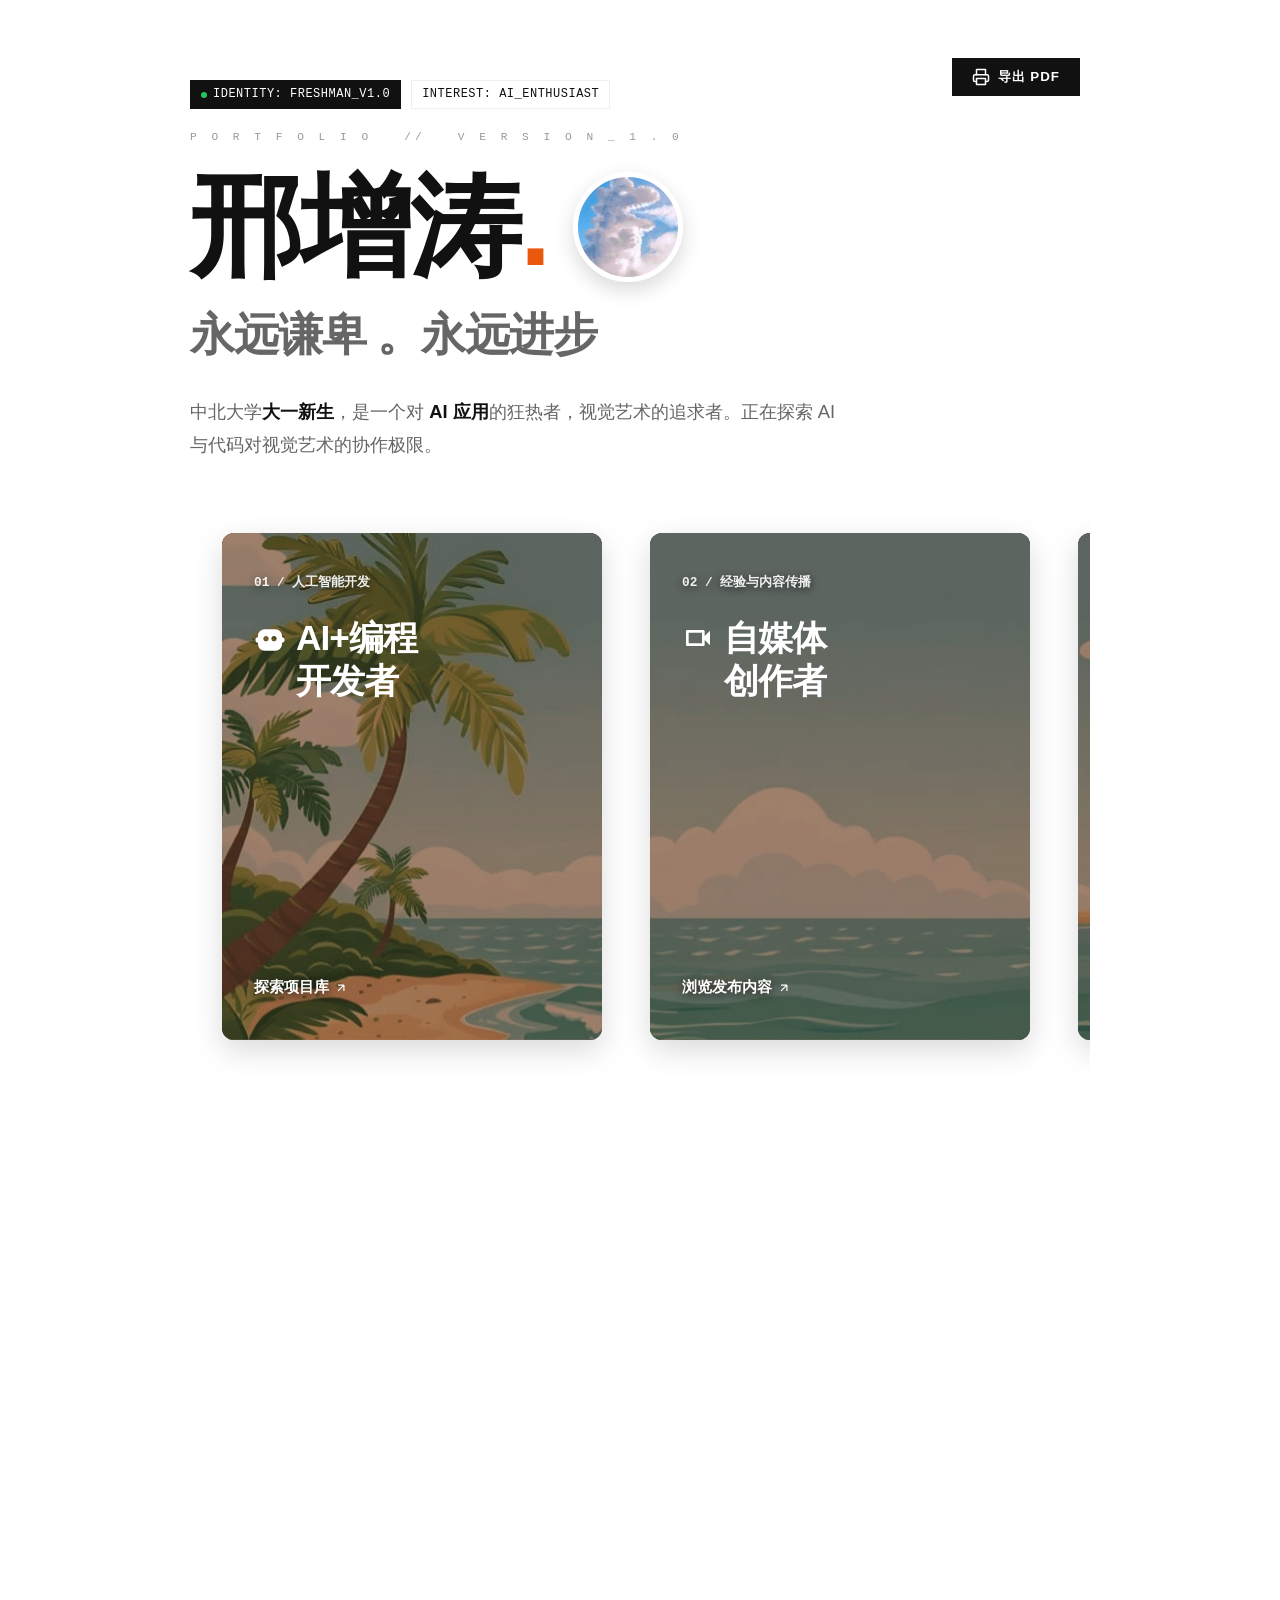
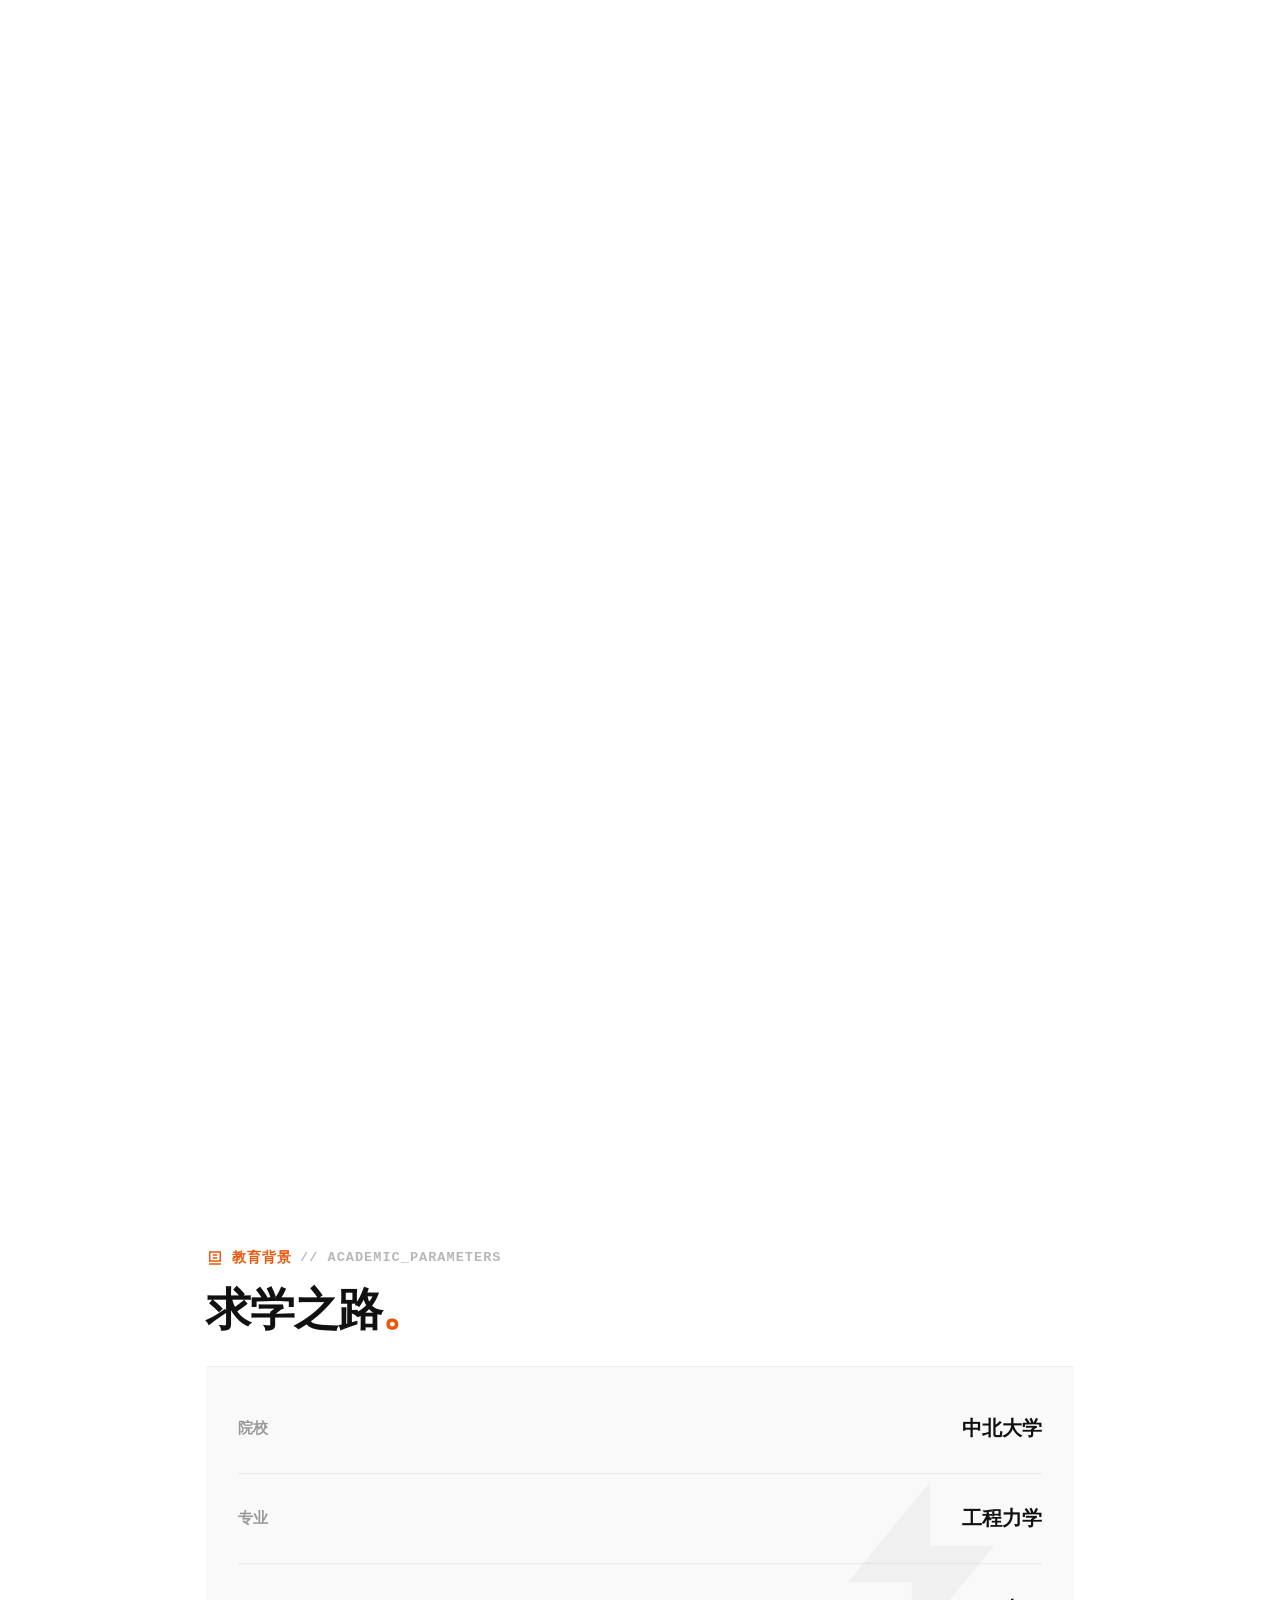
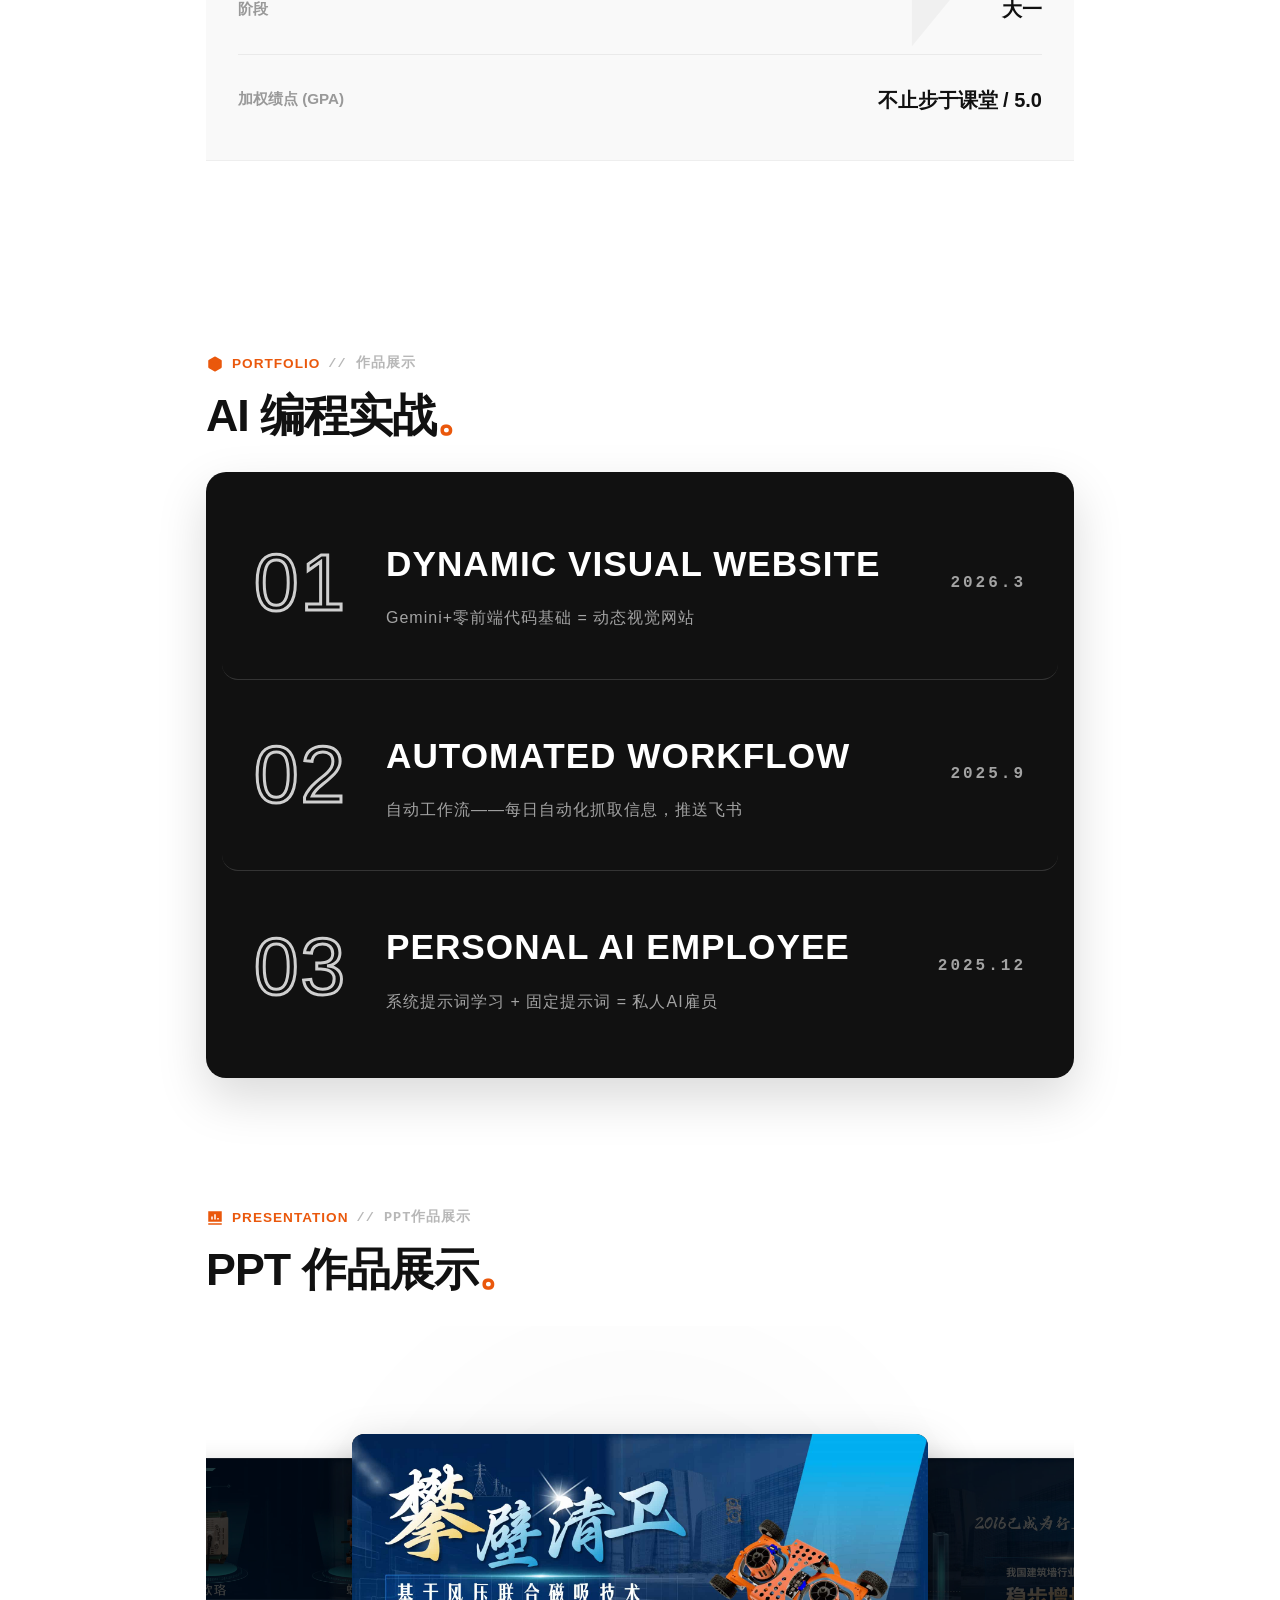
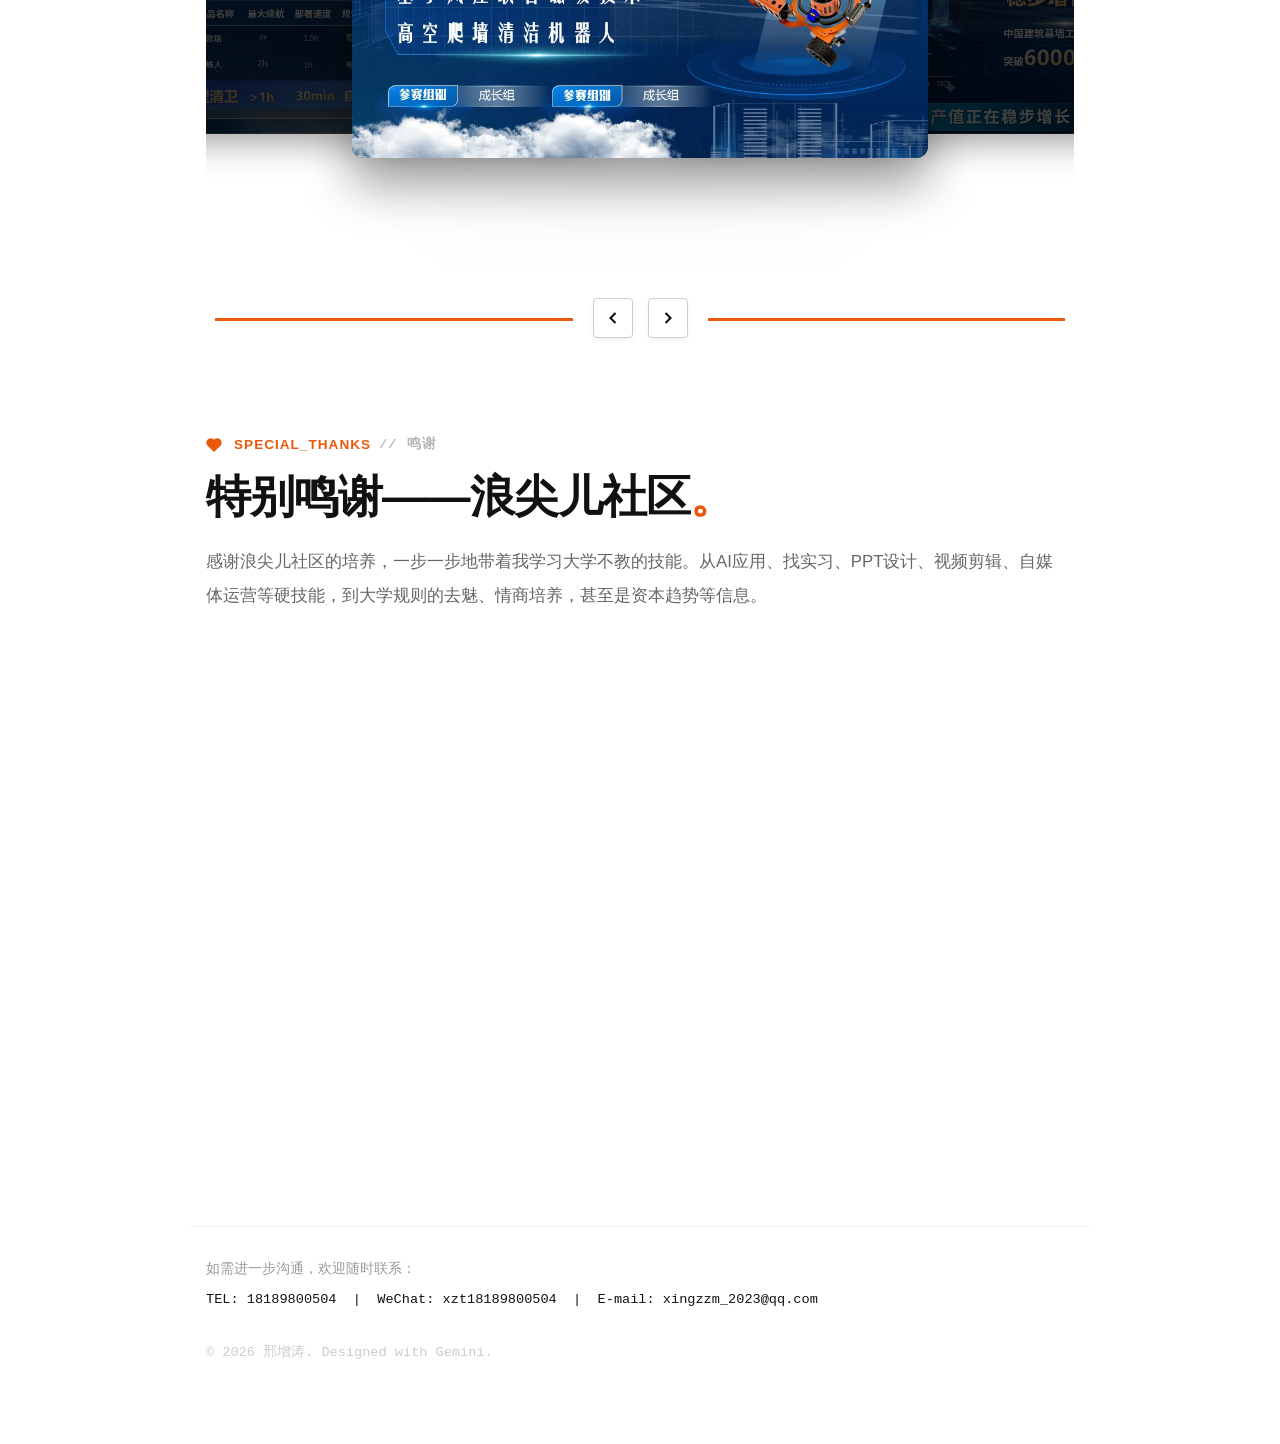
==== commit 504ac5c2: "feat: refresh portfolio content and interactions" ====
--- a/index.html
+++ b/index.html
@@ -1,1911 +1,573 @@
-<!DOCTYPE html>
-<html lang="zh-CN">
-<head>
-    <meta charset="UTF-8">
-    <meta name="viewport" content="width=device-width, initial-scale=1.0">
-    <title>邢增涛 - 永远谦卑 永远进步</title>
-    <style>
-        /* ================= 设计令牌 (Design Tokens) ================= */
-        :root {
-            --bg-page: #ffffff;
-            --bg-card: #ffffff;
-            --text-primary: #111111;
-            --text-secondary: #666666;
-            --text-tertiary: #999999;
-            --accent-color: #ea580c; 
-            --border-color: #eeeeee;
-            --bg-muted: #f9f9f9;
-            --radius-md: 12px;
-            --radius-lg: 20px;
-            --transition: all 0.3s ease;
-            --shadow-sm: 0 4px 6px -1px rgba(0, 0, 0, 0.05);
-            --shadow-md: 0 10px 15px -3px rgba(0, 0, 0, 0.08);
-        }
-
-        * { margin: 0; padding: 0; box-sizing: border-box; }
-        body {
-            font-family: -apple-system, BlinkMacSystemFont, "Segoe UI", Roboto, "Helvetica Neue", Arial, sans-serif;
-            background-color: var(--bg-page);
-            color: var(--text-primary);
-            line-height: 1.6;
-            -webkit-font-smoothing: antialiased;
-            padding: 1rem 0.5rem; 
-            overflow-x: hidden; 
-        }
-        a { color: var(--text-primary); text-decoration: none; border-bottom: 1px solid var(--border-color); transition: var(--transition); }
-        a:hover { color: var(--accent-color); border-color: var(--accent-color); }
-        
-        .container { max-width: 900px; margin: 0 auto; position: relative; }
-
-        /* 打印按钮 */
-        .btn-print {
-            position: absolute; top: 10px; right: 10px;
-            background: var(--text-primary); border: none; color: #ffffff;
-            width: 40px; height: 40px; border-radius: 50%;
-            display: flex; align-items: center; justify-content: center;
-            cursor: pointer; z-index: 10; transition: var(--transition);
-        }
-        .btn-print:hover { background: var(--accent-color); transform: scale(1.05); }
-        .print-text { display: none; }
-
-        /* ================= 首屏 Hero 区域 ================= */
-        .hero { padding: 3rem 1rem 2rem; position: relative; z-index: 1; }
-        .hero-tags { display: flex; flex-wrap: wrap; gap: 10px; margin-bottom: 1.5rem; font-family: monospace; font-size: 0.75rem; letter-spacing: 0.5px; }
-        .tag { padding: 4px 10px; border: 1px solid var(--border-color); display: inline-flex; align-items: center; gap: 6px; text-transform: uppercase; }
-        .tag.dark { background: var(--text-primary); color: #fff; border-color: var(--text-primary); }
-        .tag-dot { width: 6px; height: 6px; background: #22c55e; border-radius: 50%; display: inline-block; }
-        .tag-version { color: var(--text-tertiary); margin-top: 10px; width: 100%; letter-spacing: 4px; font-size: 0.7rem; }
-
-        .hero-title-group { display: flex; align-items: center; gap: 1.5rem; margin-bottom: 1rem; flex-wrap: wrap; }
-        .hero-name { font-size: 4.5rem; font-weight: 900; line-height: 1; letter-spacing: -2px; color: var(--text-primary); }
-        .hero-name .dot { color: var(--accent-color); }
-        
-        /* 圆形真实头像框 */
-        .hero-avatar {
-            width: 90px; height: 90px; border-radius: 50%; border: 3px solid #fff; 
-            box-shadow: 0 8px 20px rgba(0,0,0,0.15); overflow: hidden; flex-shrink: 0; 
-            background: var(--bg-muted); position: relative;
-            transition: transform 0.4s cubic-bezier(0.2, 0.8, 0.2, 1);
-        }
-        .hero-avatar:hover { transform: scale(1.05) rotate(5deg); }
-        .hero-avatar img { width: 100%; height: 100%; object-fit: cover; display: block; position: relative; z-index: 2; }
-        .hero-avatar::before { content: '头像.jpg'; position: absolute; top: 50%; left: 50%; transform: translate(-50%, -50%); font-size: 0.6rem; font-family: monospace; color: var(--text-tertiary); z-index: 1; }
-
-        .hero-flog { font-size: 2rem; font-weight: 800; color: var(--text-secondary); margin-bottom: 1.5rem; letter-spacing: -1px; }
-        .hero-intro { font-size: 1.05rem; line-height: 1.8; max-width: 650px; color: var(--text-secondary); margin-bottom: 2.5rem; }
-        .hero-intro strong { color: var(--text-primary); font-weight: 700; }
-        
-        .hero-contact { display: flex; flex-direction: column; background: var(--bg-muted); padding: 1.5rem; gap: 1.5rem; border-radius: var(--radius-md); }
-        .contact-item { display: flex; flex-direction: column; gap: 4px; }
-        .contact-label { font-size: 0.75rem; color: var(--text-tertiary); text-transform: uppercase; font-weight: 600;}
-        .contact-value { font-size: 1.1rem; font-weight: 800; color: var(--text-primary); font-family: monospace;}
-
-        /* 高级极简进场动画 */
-        .hero-anim-item { opacity: 0; transform: translateY(20px); animation: heroFadeIn 1s cubic-bezier(0.2, 1, 0.3, 1) forwards; position: relative; }
-        @keyframes heroFadeIn { 0% { opacity: 0; transform: translateY(20px); } 100% { opacity: 1; transform: translateY(0); } }
-        .delay-1 { animation-delay: 0.1s; } .delay-2 { animation-delay: 0.2s; } .delay-3 { animation-delay: 0.3s; } .delay-4 { animation-delay: 0.4s; }
-
-        .card { margin-bottom: 3rem; }
-        .section-title { font-size: 1.5rem; font-weight: 900; margin-bottom: 1.5rem; text-transform: uppercase; letter-spacing: -0.5px; border-bottom: 1px solid var(--border-color); padding-bottom: 0.5rem; display: inline-block; }
-
-        /* ================= 横向滑动容器 ================= */
-        .scroll-pin-wrapper { position: relative; height: 250vh; margin-top: 2rem; }
-        .scroll-pin-sticky { position: sticky; top: 5vh; overflow: hidden; padding-bottom: 1rem; z-index: 10; }
-        .horizontal-track-container { margin-top: 2rem; width: 100%; }
-        .skills-grid.horizontal-track { position: relative; display: flex; flex-direction: row; gap: 2rem; width: max-content; padding: 0 1rem 2rem 1rem; will-change: transform; }
-
-        .window-block {
-            position: relative; aspect-ratio: 3 / 4; width: 80vw; max-width: 360px; flex-shrink: 0;
-            border-radius: var(--radius-md); overflow: hidden; box-shadow: 0 10px 30px rgba(0,0,0,0.15);
-            transition: transform 0.3s ease; background-color: var(--text-primary); 
-        }
-        .window-block:hover { transform: translateY(-8px); box-shadow: 0 15px 40px rgba(0,0,0,0.25); }
-
-        .panorama-layer { position: absolute; top: 0; left: 0; height: 100%; z-index: 0; pointer-events: none; }
-        .scene-bg { width: 100%; height: 100%; background-image: url('photo.jpg'); background-size: cover; background-position: center bottom; will-change: filter; }
-        .ambient-overlay { position: absolute; top: 0; left: 0; width: 100%; height: 100%; mix-blend-mode: overlay; }
-        .sun-element { position: absolute; width: 40px; height: 40px; border-radius: 50%; transform: translate(-50%, -50%); z-index: 1; filter: blur(2px); will-change: left, top, background, box-shadow, opacity; }
-
-        .block-content { position: relative; z-index: 5; height: 100%; padding: 2.5rem 2rem; display: flex; flex-direction: column; justify-content: space-between; }
-        .block-top { font-size: 0.8rem; font-family: monospace; font-weight: 600; opacity: 0.9; margin-bottom: 1.5rem; color: #ffffff; text-shadow: 0 2px 10px rgba(0, 0, 0, 0.7); }
-        .block-bottom { font-size: 0.95rem; font-weight: 700; margin-top: auto; display: flex; align-items: center; gap: 5px; color: #ffffff; text-shadow: 0 2px 10px rgba(0, 0, 0, 0.7); }
-        .title-wrapper { display: flex; align-items: flex-start; gap: 10px; }
-        .block-title { font-size: 2.2rem; font-weight: 900; line-height: 1.2; letter-spacing: -1px; position: relative; color: #ffffff; will-change: color;}
-        .title-icon { width: 32px; height: 32px; fill: #ffffff; flex-shrink: 0; margin-top: 5px; will-change: fill;}
-
-        /* ================= 教育经历 ================= */
-        .academic-section { margin-bottom: 12rem; margin-top: 2rem; } 
-        .academic-header { margin-bottom: 2rem; }
-        .academic-tag { display: inline-flex; align-items: center; gap: 8px; color: var(--accent-color); font-weight: 900; font-size: 0.85rem; letter-spacing: 1px; margin-bottom: 1rem; text-transform: uppercase; }
-        .academic-tag svg { width: 18px; height: 18px; fill: currentColor; }
-        .academic-tag span { font-family: monospace; opacity: 0.7; color: var(--text-tertiary); }
-        .academic-title { font-size: 2.8rem; font-weight: 900; color: var(--text-primary); letter-spacing: -1px; line-height: 1.1; }
-        .academic-card { background: var(--bg-muted); padding: 1rem 2rem; position: relative; overflow: hidden; border-top: 1px solid var(--border-color); border-bottom: 1px solid var(--border-color); }
-        .academic-watermark { position: absolute; right: 5%; top: 50%; transform: translateY(-50%); width: 220px; height: 220px; fill: var(--text-primary); opacity: 0.03; pointer-events: none; z-index: 0; }
-        .academic-row { display: flex; justify-content: space-between; align-items: center; padding: 1.8rem 0; border-bottom: 1px solid rgba(0,0,0,0.06); position: relative; z-index: 1; flex-wrap: wrap; gap: 10px; }
-        .academic-row:last-child { border-bottom: none; }
-        .academic-label { color: var(--text-tertiary); font-size: 0.95rem; font-weight: 700; min-width: 100px; }
-        .academic-value { color: var(--text-primary); font-size: 1.25rem; font-weight: 900; text-align: right; }
-
-        /* ================= 暗黑极简作品列表 (AI) ================= */
-        .dark-portfolio-container {
-            background-color: #111111; border-radius: var(--radius-lg); padding: 1rem 3rem; box-shadow: 0 20px 50px rgba(0,0,0,0.15); margin-bottom: 8rem;
-        }
-        
-        .dp-item {
-            position: relative; display: flex; align-items: center; padding: 3rem 2rem; margin: 0 -2rem; border-bottom: 1px solid rgba(255, 255, 255, 0.15);
-            transition: transform 0.4s cubic-bezier(0.2, 0.8, 0.2, 1), border-color 0.4s ease; cursor: pointer; z-index: 1; border-radius: 16px; overflow: hidden;
-        }
-        .dp-item:last-child { border-bottom: none; }
-        
-        /* 垂直爆发的渐变反馈层 */
-        .dp-item::before {
-            content: ''; position: absolute; top: 50%; left: 0; width: 100%; height: 100%; background: linear-gradient(180deg, #f8f9fa, #ffffff, #f8f9fa);
-            transform: translateY(-50%) scaleY(0); transform-origin: center; transition: transform 0.5s cubic-bezier(0.2, 0.8, 0.2, 1); z-index: -1; border-radius: 16px;
-        }
-
-        .dp-item:hover { transform: translateX(15px); border-color: transparent; }
-        .dp-item:hover::before { transform: translateY(-50%) scaleY(1); }
-        
-        /* 核心修改：大幅加粗序号字体描边 */
-        .dp-number { font-family: 'Impact', sans-serif; font-size: 5rem; color: transparent; -webkit-text-stroke: 3px rgba(255, 255, 255, 0.8); letter-spacing: 2px; min-width: 100px; line-height: 1; transition: -webkit-text-stroke-color 0.4s ease; }
-        .dp-text { flex: 1; padding-left: 2rem; }
-        .dp-title { font-family: 'Impact', 'Arial Black', sans-serif; font-size: 2.2rem; color: #ffffff; letter-spacing: 1px; margin-bottom: 0.8rem; text-transform: uppercase; transition: color 0.4s ease; }
-        .dp-desc { color: #a3a3a3; font-size: 1rem; letter-spacing: 1px; font-weight: 500; transition: color 0.4s ease; }
-        .dp-date { font-family: monospace; color: #a3a3a3; font-size: 1rem; letter-spacing: 3px; min-width: 100px; text-align: right; font-weight: 600; transition: color 0.4s ease; }
-
-        /* 海蓝色文字反馈 */
-        .dp-item:hover .dp-number { -webkit-text-stroke-color: #111111; }
-        .dp-item:hover .dp-title { color: #00b4d8; }
-        .dp-item:hover .dp-desc { color: #444444; }
-        .dp-item:hover .dp-date { color: #444444; }
-
-        /* ================= 鼠标悬浮图片弹窗特效 (减少1/4) ================= */
-        .cursor-follower {
-            position: fixed; top: 0; left: 0; 
-            width: 270px; /* 精确缩小至原 360px 的 1/4 (约 270px) */
-            aspect-ratio: 16/9; pointer-events: none; z-index: 9999; opacity: 0;
-            transform: translate(-50%, -50%) scale(0.5) rotate(-15deg); transition: opacity 0.4s ease, transform 0.5s cubic-bezier(0.2, 0.8, 0.2, 1);
-            border-radius: 12px; overflow: hidden; box-shadow: 0 20px 40px rgba(0,0,0,0.4); background: #222; display: flex; align-items: center; justify-content: center;
-        }
-        .cursor-follower.active { opacity: 1; transform: translate(-50%, -50%) scale(1) rotate(5deg); }
-        .cursor-follower img { width: 100%; height: 100%; object-fit: cover; position: relative; z-index: 2; }
-        
-        @keyframes followerImgSpin { 0% { transform: rotate(-25deg) scale(0.6); opacity: 0; filter: blur(5px); } 100% { transform: rotate(0deg) scale(1); opacity: 1; filter: blur(0px); } }
-        .follower-placeholder { position: absolute; font-family: monospace; color: rgba(255,255,255,0.4); font-size: 1.2rem; font-weight: bold; z-index: 1; }
-
-        /* ================= 主页 椭圆 3D 无限滚动轮播 ================= */
-        .elliptical-slider-wrapper {
-            position: relative;
-            width: 100%; 
-            height: 60vh;
-            min-height: 450px;
-            perspective: 1200px;
-            overflow: hidden;
-            display: flex;
-            align-items: center;
-            justify-content: center;
-            background: radial-gradient(circle at center, rgba(0,0,0,0.03) 0%, transparent 70%);
-            margin-top: 1rem;
-            margin-bottom: 2rem;
-            border-radius: var(--radius-lg);
-            /* 防止拖动鼠标变蓝 */
-            user-select: none;
-            -webkit-user-select: none;
-        }
-        .elliptical-container {
-            position: relative;
-            width: 100%;
-            height: 100%;
-            /* 移除 preserve-3d, 强制按照 CSS 的 z-index 来做严格排序避免穿模 */
-            transform-style: flat; 
-        }
-        .elliptical-item {
-            position: absolute;
-            top: 50%; left: 50%;
-            width: 45vw; max-width: 600px;
-            aspect-ratio: 16/9;
-            background: #111;
-            border-radius: 12px;
-            box-shadow: 0 15px 35px rgba(0,0,0,0.3);
-            /* 去除边框，只保留过渡效果 */
-            transition: transform 0.6s cubic-bezier(0.2, 0.8, 0.2, 1), opacity 0.6s ease, z-index 0.6s ease;
-            overflow: hidden; cursor: pointer;
-            display: flex; align-items: center; justify-content: center;
-            transform-origin: center;
-            transform: translate(-50%, -50%);
-        }
-        .elliptical-item img {
-            width: 100%; height: 100%; object-fit: cover; pointer-events: none; display: block; z-index: 2; position: relative;
-        }
-        .elliptical-item::before {
-            content: attr(data-img); position: absolute; font-family: monospace; font-size: 1.2rem; color: rgba(255,255,255,0.4); font-weight: bold; z-index: 1; pointer-events: none;
-        }
-        /* 空间暗化遮罩 */
-        .elliptical-item::after {
-            content: ''; position: absolute; inset: 0; background: rgba(0,0,0,0.5); transition: background 0.6s ease; pointer-events: none; z-index: 3;
-        }
-        .elliptical-item.active::after { background: transparent; }
-        .elliptical-item.active { box-shadow: 0 25px 50px rgba(0,0,0,0.4); z-index: 10 !important; }
-        
-        /* 底部控制按钮布局 */
-        .elliptical-nav-container {
-            width: 100%;
-            max-width: 850px;
-            margin: 0 auto 6rem;
-            position: relative;
-            display: flex;
-            align-items: center;
-            justify-content: center;
-            /* 防止按钮拖动被选中 */
-            user-select: none;
-            -webkit-user-select: none;
-        }
-        .elliptical-line {
-            position: absolute;
-            top: 50%;
-            left: 0;
-            width: 100%;
-            height: 3px;
-            background-color: var(--accent-color);
-            z-index: 1;
-        }
-        .elliptical-nav-buttons {
-            position: relative;
-            display: flex;
-            gap: 15px;
-            background: var(--bg-page);
-            padding: 0 20px;
-            z-index: 2;
-        }
-        .ell-btn {
-            width: 40px; height: 40px; border-radius: 4px; background: #ffffff; color: #111;
-            border: 1px solid #cccccc; cursor: pointer; display: flex; align-items: center; justify-content: center;
-            transition: all 0.2s ease; box-shadow: 0 2px 5px rgba(0,0,0,0.05);
-        }
-        .ell-btn:hover { background: #f0f0f0; border-color: #999; }
-        .ell-btn svg { width: 20px; height: 20px; stroke-width: 2.5; pointer-events: none; }
-
-
-        /* ================= 滚动渐显动画特效 ================= */
-        .fade-in-up { opacity: 0; transform: translateY(40px); transition: opacity 0.8s cubic-bezier(0.2, 1, 0.3, 1), transform 0.8s cubic-bezier(0.2, 1, 0.3, 1); will-change: opacity, transform; }
-        .fade-in-up.visible { opacity: 1; transform: translateY(0); }
-        .delay-100 { transition-delay: 100ms; }
-        .delay-200 { transition-delay: 200ms; }
-
-        @media (max-width: 768px) {
-            .academic-row { flex-direction: column; align-items: flex-start; padding: 1.2rem 0; }
-            .academic-value { text-align: left; font-size: 1.15rem; }
-            .academic-title { font-size: 2.2rem; }
-            
-            .dark-portfolio-container { padding: 1rem 1rem; }
-            .dp-item { flex-direction: column; align-items: flex-start; padding: 2rem 1.5rem; margin: 0 -0.5rem; gap: 0.5rem; border-radius: 12px; }
-            .dp-item::before { border-radius: 12px; }
-            /* 手机端进一步优化数字显示，避免换行切断 */
-            .dp-number { font-size: 3.5rem; -webkit-text-stroke: 2px rgba(255, 255, 255, 0.8); }
-            .dp-text { padding-left: 0; margin-top: 0.5rem; width: 100%; }
-            .dp-title { font-size: 1.8rem; line-height: 1.1; margin-bottom: 0.5rem; }
-            /* 修复文字截断问题，确保完整展示 */
-            .dp-desc { font-size: 0.9rem; line-height: 1.6; word-break: keep-all; padding-right: 5px; }
-            .dp-date { text-align: left; margin-top: 1rem; }
-            
-            .cursor-follower { display: none !important; }
-            
-            .elliptical-item { width: 75vw; }
-            .elliptical-slider-wrapper { height: 40vh; min-height: 300px; }
-            .hero-avatar { width: 70px; height: 70px; }
-        }
-
-        .footer { text-align: left; padding: 2rem 1rem; border-top: 1px solid var(--border-color); color: var(--text-tertiary); font-size: 0.85rem; font-family: monospace; margin-top: 4rem;}
-
-        @media (min-width: 768px) {
-            body { padding: 3rem 2rem; }
-            .btn-print { width: auto; height: auto; border-radius: 0; padding: 10px 20px; font-weight: 800; letter-spacing: 1px;}
-            .print-text { display: inline; margin-left: 8px; }
-            .hero { padding: 2rem 0 4rem; }
-            .hero-name { font-size: 7rem; }
-            .hero-avatar { width: 110px; height: 110px; border-width: 5px; }
-            .hero-flog { font-size: 2.8rem; }
-            .hero-intro { font-size: 1.15rem; }
-            .hero-contact { flex-direction: row; gap: 4rem; padding: 2rem 3rem; display: inline-flex;}
-            .skills-grid.horizontal-track { gap: 3rem; padding: 0 2rem 2rem 2rem; }
-            .window-block { max-width: 380px; }
-            .edu-item { flex-direction: row; justify-content: space-between; align-items: center; border-bottom: 1px solid var(--border-color); padding-bottom: 1rem;}
-        }
-
-        @media print {
-            body { background: white; color: black; padding: 0; }
-            .container { max-width: 100%; width: 100%; }
-            .btn-print, .footer, .cursor-follower { display: none !important; }
-            .hero { padding: 0 0 2rem; }
-            .scroll-pin-wrapper { height: auto !important; margin-top: 2rem !important; }
-            .scroll-pin-sticky { position: static !important; overflow: visible !important; }
-            .skills-grid.horizontal-track { display: grid !important; grid-template-columns: repeat(3, 1fr) !important; gap: 1rem !important; width: 100% !important; padding: 0 !important; transform: none !important; }
-            .window-block { width: auto !important; max-width: none !important; aspect-ratio: auto !important; background: #333 !important; }
-            .panorama-layer { display: none !important; }
-            .hero-contact { -webkit-print-color-adjust: exact; print-color-adjust: exact; border: 1px solid #ddd; }
-            .academic-card { border: 1px solid #ddd; }
-            .dark-portfolio-container { background-color: white !important; color: black !important; box-shadow: none !important; border: 1px solid #ddd; }
-            .dp-number { -webkit-text-stroke: 1.5px black !important; }
-            .dp-title, .dp-desc, .dp-date { color: black !important; }
-            .dp-item { border-bottom: 1px solid #ccc !important; padding: 1.5rem 0 !important; margin: 0 !important; }
-            .dp-item::before { display: none !important; }
-            .elliptical-slider-wrapper, .elliptical-nav-container { display: none !important; }
-        }
-
-        /* ================= 1. AI+编程 专属展示页 ================= */
-        #ai-portfolio-page {
-            position: fixed; top: 0; left: 0; width: 100vw; height: 100vh; z-index: 9999;
-            opacity: 0; pointer-events: none; transition: opacity 0.4s ease;
-            background-color: #050505; 
-            background-image: linear-gradient(rgba(37, 99, 235, 0.1) 1px, transparent 1px), linear-gradient(90deg, rgba(37, 99, 235, 0.1) 1px, transparent 1px);
-            background-size: 40px 40px; background-position: center center; display: block; overflow-y: auto; overflow-x: hidden; -webkit-overflow-scrolling: touch;
-        }
-        #ai-portfolio-page.active { opacity: 1; pointer-events: auto; }
-        
-        #matrix-canvas { position: absolute; top: 0; left: 0; width: 100%; height: 100vh; z-index: 1; opacity: 0.25; pointer-events: none; }
-
-        .glow-orb {
-            position: absolute; top: 50vh; left: 50%; transform: translate(-50%, -50%);
-            width: 50vw; height: 50vw; max-width: 500px; max-height: 500px;
-            background: radial-gradient(circle, rgba(37, 99, 235, 0.25) 0%, transparent 65%); border-radius: 50%; z-index: 2; pointer-events: none;
-            animation: pulseOrb 4s infinite alternate ease-in-out;
-        }
-        @keyframes pulseOrb { 0% { transform: translate(-50%, -50%) scale(0.85); opacity: 0.6; } 100% { transform: translate(-50%, -50%) scale(1.15); opacity: 1; } }
-        
-        .btn-close-overlay {
-            position: fixed; top: 2rem; left: 2rem; background: rgba(10, 10, 10, 0.8); color: #60a5fa; border: 1px solid #3b82f6;
-            padding: 10px 20px; font-family: monospace; font-size: 0.95rem; cursor: pointer; transition: all 0.3s; text-transform: uppercase; z-index: 10; backdrop-filter: blur(5px);
-        }
-        .btn-close-overlay:hover { background: rgba(59, 130, 246, 0.3); box-shadow: 0 0 20px rgba(59, 130, 246, 0.8); color: #ffffff; letter-spacing: 1px; }
-
-        .title-wrapper-ai { display: flex; flex-direction: column; align-items: center; z-index: 3; position: relative;}
-
-        .glitch-text {
-            font-size: 3rem; font-weight: 900; color: #ffffff; letter-spacing: 4px; position: relative; text-align: center;
-            -webkit-mask-image: linear-gradient(to right, #000 50%, transparent 50%); -webkit-mask-size: 200% 100%; -webkit-mask-position: 100% 0; opacity: 0;
-        }
-        @media (min-width: 768px) { .glitch-text { font-size: 5.5rem; letter-spacing: 8px; } }
-
-        #ai-portfolio-page.active .glitch-text { animation: wipeReveal 0.8s cubic-bezier(0.2, 1, 0.3, 1) forwards, textJitter 0.2s 0.8s infinite linear alternate-reverse; }
-
-        @keyframes wipeReveal { 0% { -webkit-mask-position: 100% 0; filter: blur(10px); transform: translateX(-30px); opacity: 0; } 100% { -webkit-mask-position: 0 0; filter: blur(0px); transform: translateX(0); opacity: 1; } }
-
-        @keyframes textJitter {
-            0% { transform: translate(2px, 1px) skewX(2deg); filter: hue-rotate(0deg) drop-shadow(0 0 2px rgba(255,255,255,0.5)); }
-            20% { transform: translate(-2px, 0px) skewX(0deg); filter: hue-rotate(45deg); }
-            40% { transform: translate(2px, -1px) skewX(-1deg); filter: hue-rotate(90deg); }
-            60% { transform: translate(-2px, -2px) skewX(-2deg); filter: hue-rotate(135deg); }
-            80% { transform: translate(2px, 2px) skewX(1deg); filter: hue-rotate(180deg) drop-shadow(0 0 4px rgba(0,255,255,0.8)); }
-            100% { transform: translate(0px, 0px) skewX(0deg); filter: hue-rotate(225deg); }
-        }
-
-        .glitch-text::before, .glitch-text::after { content: attr(data-text); position: absolute; top: 0; left: 0; width: 100%; height: 100%; opacity: 0; }
-        .glitch-text::before { color: #0ff; z-index: -1; }
-        .glitch-text::after { color: #f0f; z-index: -2; }
-        
-        #ai-portfolio-page.active .glitch-text::before { animation: glitch-anim-1 2s 0.8s infinite linear alternate-reverse forwards; }
-        #ai-portfolio-page.active .glitch-text::after { animation: glitch-anim-2 3s 0.8s infinite linear alternate-reverse forwards; }
-
-        @keyframes glitch-anim-1 {
-            0% { clip-path: inset(20% 0 80% 0); transform: translate(-4px, 2px); filter: blur(2px); opacity: 0.9; text-shadow: 3px 0 5px rgba(0,255,255,0.8); }
-            20% { clip-path: inset(60% 0 10% 0); transform: translate(4px, -2px); filter: blur(0px); opacity: 1; }
-            40% { clip-path: inset(40% 0 50% 0); transform: translate(-4px, 4px); filter: blur(3px); opacity: 0.8; }
-            60% { clip-path: inset(80% 0 5% 0); transform: translate(4px, -4px); filter: blur(0px); opacity: 1; text-shadow: none; }
-            80% { clip-path: inset(10% 0 70% 0); transform: translate(-2px, 2px); filter: blur(1.5px); opacity: 0.9; }
-            100% { clip-path: inset(30% 0 40% 0); transform: translate(2px, -2px); filter: blur(0px); opacity: 1; }
-        }
-        @keyframes glitch-anim-2 {
-            0% { clip-path: inset(10% 0 60% 0); transform: translate(4px, -2px); filter: blur(0px); opacity: 1; }
-            20% { clip-path: inset(30% 0 20% 0); transform: translate(-4px, 4px); filter: blur(2px); opacity: 0.8; text-shadow: -3px 0 5px rgba(255,0,255,0.8); }
-            40% { clip-path: inset(70% 0 10% 0); transform: translate(4px, 2px); filter: blur(0px); opacity: 1; }
-            60% { clip-path: inset(20% 0 50% 0); transform: translate(-2px, -4px); filter: blur(3px); opacity: 0.7; }
-            80% { clip-path: inset(50% 0 30% 0); transform: translate(2px, 4px); filter: blur(0px); opacity: 1; }
-            100% { clip-path: inset(5% 0 80% 0); transform: translate(-4px, 2px); filter: blur(2px); opacity: 0.9; }
-        }
-
-        .ai-subtitle-en {
-            display: inline-block; background-color: #111111; color: #39ff14; font-family: 'Impact', 'Arial Black', sans-serif;
-            font-size: 1.1rem; padding: 6px 16px; border-radius: 6px; letter-spacing: 3px; margin-top: 1.5rem; text-transform: uppercase;
-            opacity: 0; border: 1px solid rgba(57, 255, 20, 0.3); box-shadow: 0 5px 15px rgba(0,0,0,0.5); position: relative; z-index: 3;
-        }
-        @media (min-width: 768px) { .ai-subtitle-en { font-size: 1.3rem; letter-spacing: 5px; } }
-
-        #ai-portfolio-page.active .ai-subtitle-en { animation: subReveal 0.6s 0.6s cubic-bezier(0.2, 1, 0.3, 1) forwards; }
-        @keyframes subReveal { 0% { opacity: 0; filter: blur(5px); transform: translateY(15px); } 100% { opacity: 0.8; filter: blur(0); transform: translateY(0); } }
-
-        .ai-hero-section { height: 100vh; width: 100%; display: flex; flex-direction: column; align-items: center; justify-content: center; position: relative; z-index: 3; }
-        .ai-content-section { max-width: 900px; margin: 0 auto; padding: 2rem 1rem 10rem 1rem; position: relative; z-index: 3; }
-
-        .ai-project-card {
-            background-color: #161616; border-radius: 20px; padding: 1.5rem; box-shadow: 0 20px 50px rgba(0,0,0,0.5);
-            border: 1px solid rgba(255,255,255,0.05); transition: transform 0.4s cubic-bezier(0.2, 0.8, 0.2, 1), border-color 0.4s ease; margin-bottom: 35vh; 
-        }
-        .ai-project-card:last-child { margin-bottom: 10vh; }
-        .ai-project-card:hover { transform: translateY(-8px); border-color: rgba(255,255,255,0.1); }
-
-        .ai-fade-in { opacity: 0; transform: translateY(80px); transition: opacity 1.2s cubic-bezier(0.2, 1, 0.3, 1), transform 1.2s cubic-bezier(0.2, 1, 0.3, 1); will-change: opacity, transform; }
-        .ai-fade-in.visible { opacity: 1; transform: translateY(0); }
-
-        .ai-project-img { width: 100%; aspect-ratio: 16/9; object-fit: cover; border-radius: 12px; background-color: #222; display: block; margin-bottom: 1.5rem; }
-        .ai-project-meta { color: #a3a3a3; font-size: 0.9rem; font-weight: 500; letter-spacing: 2px; margin-bottom: 0.8rem; }
-        .ai-project-title-en { font-family: 'Impact', 'Arial Black', sans-serif; color: #ffffff; font-size: 2.2rem; text-transform: uppercase; letter-spacing: 1px; line-height: 1.1; margin: 0; text-shadow: 2px 2px 10px rgba(255,255,255,0.1); }
-
-        @media (min-width: 768px) { .ai-project-card { padding: 2rem; margin-bottom: 25vh; } .ai-project-title-en { font-size: 3.5rem; } }
-
-
-        /* ================= 2. PPT设计者 专属展示页 ================= */
-        #ppt-portfolio-page {
-            position: fixed; top: 0; left: 0; width: 100vw; height: 100vh; z-index: 9999;
-            opacity: 0; pointer-events: none; transition: opacity 0.5s ease;
-            background-color: #0b0914; 
-            display: block; overflow-y: auto; overflow-x: hidden; -webkit-overflow-scrolling: touch;
-        }
-        #ppt-portfolio-page.active { opacity: 1; pointer-events: auto; }
-
-        .btn-close-ppt {
-            position: fixed; top: 2rem; left: 2rem;
-            background: rgba(10, 10, 10, 0.8); color: #f6d365; border: 1px solid #ff0844;
-            padding: 10px 20px; font-family: monospace; font-size: 0.95rem;
-            cursor: pointer; transition: all 0.3s; text-transform: uppercase; z-index: 10;
-            backdrop-filter: blur(5px);
-        }
-        .btn-close-ppt:hover { background: rgba(255, 8, 68, 0.2); box-shadow: 0 0 20px rgba(255, 8, 68, 0.6); color: #ffffff; letter-spacing: 1px; }
-
-        .ppt-aurora-bg {
-            position: fixed; top: 50%; left: 50%; transform: translate(-50%, -50%);
-            width: 100vw; height: 100vh; pointer-events: none; z-index: 1;
-            background: radial-gradient(circle at 20% 50%, rgba(255, 8, 68, 0.15), transparent 60%), radial-gradient(circle at 80% 30%, rgba(0, 242, 254, 0.15), transparent 60%), radial-gradient(circle at 50% 80%, rgba(246, 211, 101, 0.12), transparent 60%);
-            filter: blur(80px); animation: auroraFlow 8s infinite alternate linear;
-        }
-        @keyframes auroraFlow { 0% { transform: translate(-50%, -50%) scale(1) rotate(0deg); } 100% { transform: translate(-50%, -50%) scale(1.1) rotate(5deg); } }
-
-        .ppt-hero-section {
-            height: 100vh; width: 100%; display: flex; flex-direction: column; align-items: center; justify-content: center;
-            position: relative; z-index: 2; overflow: hidden; 
-        }
-
-        .ink-text-container { position: relative; text-align: center; margin-bottom: 3rem; opacity: 0; transform: translateY(40px); }
-        #ppt-portfolio-page.active .ink-text-container { transition: opacity 1s cubic-bezier(0.2, 1, 0.3, 1) 0.3s, transform 1s cubic-bezier(0.2, 1, 0.3, 1) 0.3s; opacity: 1; transform: translateY(0); }
-
-        .ppt-top-en { font-family: 'Impact', 'Arial Black', sans-serif; color: rgba(255, 255, 255, 0.4); font-size: 1.1rem; letter-spacing: 8px; margin-bottom: 0.5rem; text-transform: uppercase; text-shadow: 0 0 10px rgba(255,255,255,0.2); font-style: italic; }
-
-        .ppt-ink-text {
-            font-family: 'Impact', 'Arial Black', sans-serif; font-style: italic; 
-            font-size: 4.5rem; font-weight: 900; letter-spacing: 2px; margin: 0; position: relative; z-index: 3;
-            background: linear-gradient(270deg, #ff0844, #ffb199, #00f2fe, #4facfe, #f6d365, #ff0844); background-size: 400% 400%;
-            -webkit-background-clip: text; -webkit-text-fill-color: transparent; animation: colorfulFlow 4s ease infinite;
-            filter: drop-shadow(0 10px 20px rgba(0,0,0,0.5));
-        }
-        @media (min-width: 768px) { .ppt-ink-text { font-size: 6.5rem; letter-spacing: 6px; } }
-
-        @keyframes colorfulFlow { 0% { background-position: 0% 50%; } 50% { background-position: 100% 50%; } 100% { background-position: 0% 50%; } }
-
-        .glass-rain-layer { position: absolute; top: 0; left: 0; width: 100%; height: 100%; z-index: 99; pointer-events: none; overflow: hidden; opacity: 0; }
-        #ppt-portfolio-page.active .glass-rain-layer { opacity: 1; transition: opacity 1s ease 0.5s; }
-
-        .ink-drop {
-            position: absolute; top: -10vh; border-radius: 50px; 
-            background: linear-gradient(to bottom, rgba(255,255,255,0.1) 0%, rgba(255,255,255,0.4) 100%);
-            backdrop-filter: blur(3px) brightness(1.1); -webkit-backdrop-filter: blur(3px) brightness(1.1);
-        }
-        
-        .drop-1 { left: 18%; width: 12px; height: 30px; border-bottom: 3px solid rgba(255, 8, 68, 0.7); box-shadow: 0 10px 20px rgba(255, 8, 68, 0.4), inset 0 -4px 8px rgba(255, 8, 68, 0.6); animation: glassSlide 5.5s infinite linear 0.2s; }
-        .drop-2 { left: 35%; width: 8px; height: 22px; border-bottom: 2px solid rgba(0, 242, 254, 0.7); box-shadow: 0 8px 15px rgba(0, 242, 254, 0.4), inset 0 -3px 6px rgba(0, 242, 254, 0.6); animation: glassSlide 3s infinite linear 1.5s; }
-        .drop-3 { left: 55%; width: 15px; height: 35px; border-bottom: 3px solid rgba(246, 211, 101, 0.7); box-shadow: 0 12px 25px rgba(246, 211, 101, 0.4), inset 0 -5px 10px rgba(246, 211, 101, 0.6); animation: glassSlide 7s infinite linear 0.8s; }
-        .drop-4 { left: 72%; width: 10px; height: 25px; border-bottom: 2px solid rgba(255, 177, 153, 0.7); box-shadow: 0 10px 18px rgba(255, 177, 153, 0.4), inset 0 -4px 8px rgba(255, 177, 153, 0.6); animation: glassSlide 4.5s infinite linear 2.2s; }
-        .drop-5 { left: 88%; width: 7px; height: 18px; border-bottom: 2px solid rgba(79, 172, 254, 0.7); box-shadow: 0 8px 12px rgba(79, 172, 254, 0.4), inset 0 -3px 6px rgba(79, 172, 254, 0.6); animation: glassSlide 2.5s infinite linear 0.5s; }
-        .drop-6 { left: 25%; width: 14px; height: 32px; border-bottom: 3px solid rgba(255, 106, 0, 0.7); box-shadow: 0 12px 22px rgba(255, 106, 0, 0.4), inset 0 -5px 10px rgba(255, 106, 0, 0.6); animation: glassSlide 6.5s infinite linear 2.7s; }
-        .drop-7 { left: 82%; width: 9px; height: 24px; border-bottom: 2px solid rgba(161, 140, 209, 0.7); box-shadow: 0 9px 16px rgba(161, 140, 209, 0.4), inset 0 -4px 8px rgba(161, 140, 209, 0.6); animation: glassSlide 3.8s infinite linear 1.1s; }
-
-        @keyframes glassSlide {
-            0%   { transform: translateY(-5vh) scale(1, 1); opacity: 0; }
-            10%  { transform: translateY(10vh) scale(0.9, 1.2); opacity: 0.8; }
-            30%  { transform: translateY(40vh) scale(0.7, 1.8); opacity: 0.9; } 
-            35%  { transform: translateY(45vh) scale(1.3, 0.7); opacity: 0.95; }
-            45%  { transform: translateY(48vh) scale(1.0, 1.0); opacity: 0.95; } 
-            70%  { transform: translateY(90vh) scale(0.5, 2.8); opacity: 0.8; }
-            90%  { transform: translateY(115vh) scale(0.4, 3.5); opacity: 0; } 
-            100% { transform: translateY(120vh) scale(0.4, 3.5); opacity: 0; } 
-        }
-
-        .ppt-tags-wrapper { display: flex; flex-direction: column; gap: 1rem; align-items: center; opacity: 0; transform: translateY(20px); }
-        @media (min-width: 768px) { .ppt-tags-wrapper { flex-direction: row; gap: 2rem; } }
-        #ppt-portfolio-page.active .ppt-tags-wrapper { transition: opacity 1s ease 0.6s, transform 1s cubic-bezier(0.2, 1, 0.3, 1) 0.6s; opacity: 1; transform: translateY(0); }
-
-        .ppt-tag-card {
-            background: rgba(255, 255, 255, 0.04); border: 1px solid rgba(255, 255, 255, 0.08); backdrop-filter: blur(16px); -webkit-backdrop-filter: blur(16px);
-            padding: 1.2rem 2rem; border-radius: 12px; color: #ffffff; font-size: 1rem; font-weight: 500; letter-spacing: 1px;
-            box-shadow: 0 15px 35px rgba(0,0,0,0.2); transition: transform 0.3s ease, border-color 0.3s ease; position: relative; overflow: hidden; text-align: center;
-        }
-        .ppt-tag-card::before { content: ''; position: absolute; top: 0; left: 0; width: 100%; height: 2px; background: linear-gradient(90deg, transparent, #00f2fe, #ff0844, transparent); opacity: 0.8; }
-        .ppt-tag-card:hover { transform: translateY(-5px); border-color: rgba(255,255,255,0.2); }
-
-        .ppt-scroll-hint { margin-top: 3rem; display: flex; flex-direction: column; align-items: center; cursor: pointer; transition: opacity 0.3s ease, transform 0.3s ease; position: relative; z-index: 10; }
-        .ppt-scroll-hint:hover { transform: translateY(5px); }
-        .ppt-scroll-arrow { width: 24px; height: 24px; border-bottom: 4px solid #ff0844; border-right: 4px solid #ff0844; transform: rotate(45deg); animation: arrowBlink 1.5s infinite ease-in-out; }
-        @keyframes arrowBlink { 0% { opacity: 0.2; transform: rotate(45deg) translate(-5px, -5px); } 50% { opacity: 1; transform: rotate(45deg) translate(0, 0); } 100% { opacity: 0.2; transform: rotate(45deg) translate(5px, 5px); } }
-
-        /* ================= 核心修改：真正的 2D 错落无缝无限画布 ================= */
-        .ppt-canvas-section { 
-            width: 100%; height: 100vh; padding: 0; margin: 0; position: relative; z-index: 3; overflow: hidden; 
-            display: flex; flex-direction: column; align-items: center; justify-content: center; background: transparent; 
-            /* 阻止拖拽变蓝高亮 */
-            user-select: none !important;
-            -webkit-user-select: none !important;
-            -moz-user-select: none !important;
-        }
-        
-        .ppt-canvas-title { text-align: center; position: absolute; z-index: 20; pointer-events: auto; display: flex; flex-direction: column; align-items: center; transition: opacity 0.8s ease, transform 0.8s ease; }
-        .ppt-canvas-title.fade-out { opacity: 0 !important; transform: translateY(-40px) scale(0.95) !important; pointer-events: none; }
-
-        .ppt-canvas-title h2 { font-size: 3rem; font-weight: 900; color: #ffffff; letter-spacing: 2px; font-family: 'Impact', sans-serif; text-transform: uppercase; text-shadow: 0 5px 15px rgba(0,0,0,0.5); font-style: italic; margin: 0 0 0.5rem 0; }
-        .canvas-subtitle-en { font-family: 'Impact', sans-serif; font-size: 1.2rem; color: #ffffff; letter-spacing: 4px; text-transform: uppercase; text-shadow: 0 2px 10px rgba(0,0,0,0.5); }
-        .canvas-subtitle-en span { color: #ff0844; }
-
-        .dedicated-canvas-wrapper {
-            position: absolute; top: 0; left: 0; width: 100%; height: 100%; opacity: 0; visibility: hidden; 
-            overflow: hidden; cursor: grab; touch-action: none; 
-            transition: opacity 1.2s cubic-bezier(0.2, 0.8, 0.2, 1) 0.2s, visibility 1.2s 0.2s;
-            /* 阻止拖拽变蓝高亮 */
-            user-select: none !important;
-            -webkit-user-select: none !important;
-            -moz-user-select: none !important;
-            -webkit-user-drag: none !important;
-        }
-        .dedicated-canvas-wrapper ::selection { background: transparent !important; }
-        .dedicated-canvas-wrapper.active { opacity: 1; visibility: visible; }
-        .dedicated-canvas-wrapper:active { cursor: grabbing; }
-
-        /* 核心修复：完全由 CSS Transform 驱动退远缩放，完美同步 0.4s */
-        .infinite-canvas-container { 
-            position: absolute; top: 0; left: 0; width: 100%; height: 100%; 
-            /* 退远缩放的 CSS 过渡，与 DRAG 边框同步 */
-            transition: transform 0.4s cubic-bezier(0.2, 0.8, 0.2, 1), opacity 0.4s ease; 
-            transform-origin: center;
-            transform: scale(1);
-            user-select: none !important;
-        }
-
-        /* 滑动交互时的退远缩小效果 */
-        .dedicated-canvas-wrapper.interacting .infinite-canvas-container {
-            transform: scale(0.75) !important;
-        }
-        
-        /* 移除 transform 动画防止乱飞，依靠 JS 实时无缝定位 */
-        .infinite-item { 
-            position: absolute; border-radius: 12px; background: #1a1a1a; box-shadow: 0 15px 35px rgba(0,0,0,0.3); overflow: hidden; 
-            cursor: pointer; transition: filter 0.3s ease, box-shadow 0.2s ease; will-change: transform; 
-            user-select: none !important; -webkit-user-drag: none !important;
-        }
-        
-        .infinite-item img { 
-            width: 100%; height: 100%; object-fit: cover; display: block; pointer-events: none; 
-            transition: transform 0.3s cubic-bezier(0.2, 0.8, 0.2, 1);
-            user-select: none !important; -webkit-user-drag: none !important;
-        }
-        .infinite-item:hover { filter: brightness(1.15); box-shadow: 0 25px 50px rgba(0,0,0,0.5); z-index: 10 !important; }
-        .infinite-item:hover img { transform: scale(1.05); }
-
-        .infinite-item::before { content: attr(data-img); position: absolute; top: 50%; left: 50%; transform: translate(-50%, -50%); color: rgba(255, 255, 255, 0.15); font-family: monospace; font-size: 1.2rem; font-weight: bold; z-index: -1; pointer-events: none; user-select: none;}
-
-        /* ================= 核心修改：力量感深红警示边框与顺时针动画 ================= */
-        .drag-border-overlay {
-            position: absolute; top: 0; left: 0; width: 100%; height: 100%;
-            pointer-events: none; z-index: 100; opacity: 0; transition: opacity 0.4s ease;
-            /* 防止边框文字被拖拽选中变蓝 */
-            user-select: none !important;
-            -webkit-user-select: none !important;
-        }
-        .drag-border-overlay ::selection { background: transparent !important; }
-        .drag-border-overlay.active { opacity: 1; }
-        .drag-bar {
-            position: absolute; background: #ff0844; color: #fff; font-family: 'Impact', sans-serif; 
-            font-size: 1.5rem; letter-spacing: 4px; /* 字体加大 */
-            display: flex; align-items: center; overflow: hidden; white-space: nowrap; box-shadow: 0 0 20px rgba(255,8,68,0.5);
-        }
-        .drag-bar.top { top: 0; left: 0; width: 100vw; height: 45px; }
-        .drag-bar.bottom { bottom: 0; left: 0; width: 100vw; height: 45px; }
-        .drag-bar.left { top: 50vh; left: 0; width: 100vh; height: 45px; transform: translate(-50%, -50%) rotate(-90deg); }
-        .drag-bar.right { top: 50vh; right: 0; width: 100vh; height: 45px; transform: translate(50%, -50%) rotate(90deg); }
-
-        /* 纯文本对齐包裹单元 */
-        .drag-text-item { display: inline-flex; align-items: center; padding: 0 15px; }
-        /* 独立的大号描边箭头 */
-        .drag-text-item svg { width: 1.2em; height: 1.2em; margin-left: 10px; stroke-width: 4px; pointer-events: none; }
-
-        /* 2倍速双轨无缝循环走马灯 */
-        .marquee-content { display: flex; flex-shrink: 0; align-items: center; justify-content: space-around; min-width: 100%; }
-        /* 所有方向通过正确的旋转和right-anim/left-anim达到完美的顺时针流转 */
-        .left-anim { animation: marqueeLeft 4s linear infinite; }
-        .right-anim { animation: marqueeRight 4s linear infinite; }
-        @keyframes marqueeLeft { 0% { transform: translateX(0); } 100% { transform: translateX(-100%); } }
-        @keyframes marqueeRight { 0% { transform: translateX(-100%); } 100% { transform: translateX(0); } }
-
-
-        /* ================= 3. 自媒体创作者 专属展示页 ================= */
-        #media-portfolio-page {
-            position: fixed; top: 0; left: 0; width: 100vw; height: 100vh; z-index: 9999;
-            opacity: 0; pointer-events: none; transition: opacity 0.5s ease;
-            background-color: #030303; 
-            display: block; overflow-y: auto; overflow-x: hidden; -webkit-overflow-scrolling: touch;
-        }
-        #media-portfolio-page.active { opacity: 1; pointer-events: auto; }
-
-        .media-vignette {
-            position: fixed; top: 0; left: 0; width: 100vw; height: 100vh;
-            background: radial-gradient(circle at center, transparent 40%, rgba(0,0,0,0.95) 100%);
-            pointer-events: none; z-index: 1;
-        }
-
-        .btn-close-media {
-            position: fixed; top: 2rem; left: 2rem;
-            background: rgba(10, 10, 10, 0.8); color: #00f2fe; border: 1px solid #00f2fe;
-            padding: 10px 20px; font-family: monospace; font-size: 0.95rem;
-            cursor: pointer; transition: all 0.3s; text-transform: uppercase; z-index: 10;
-            backdrop-filter: blur(5px);
-        }
-        .btn-close-media:hover {
-            background: rgba(0, 242, 254, 0.2); box-shadow: 0 0 20px rgba(0, 242, 254, 0.6);
-            color: #ffffff; letter-spacing: 1px;
-        }
-
-        .media-hero-section {
-            /* 手机端修正：高度固定，防止缩放后留白 */
-            height: 100vh; width: 100%; display: flex; flex-direction: column; align-items: center; justify-content: center;
-            position: relative; z-index: 2; overflow: hidden;
-        }
-
-        .media-stage {
-            position: relative; width: 100%; max-width: 1200px; height: 60vh;
-            display: flex; align-items: center; justify-content: center;
-        }
-
-        .projector-rig {
-            position: absolute;
-            left: -160px; 
-            top: 50%; 
-            transform: translateY(-69.6%); 
-            width: 320px; height: auto;
-            z-index: 4; pointer-events: none;
-        }
-        
-        .cinema-projector-svg { width: 100%; height: auto; filter: drop-shadow(15px 15px 20px rgba(0,0,0,0.9)); }
-        
-        .reel-spin { animation: spinReel 2s linear infinite; }
-        @keyframes spinReel { 100% { transform: rotate(360deg); } }
-
-        .projector-beam {
-            position: absolute;
-            top: 69.6%; left: 90%; 
-            width: 120vw; height: 350px;
-            background: linear-gradient(90deg, rgba(255,255,255,0.85) 0%, rgba(253, 224, 71, 0.15) 40%, transparent 100%);
-            clip-path: polygon(0 40%, 100% 0%, 100% 100%, 0 60%);
-            transform-origin: 0% 50%;
-            transform: translateY(-50%) rotate(0deg); 
-            z-index: 2; 
-            pointer-events: none;
-        }
-
-        .media-text-wrapper {
-            position: relative;
-            margin-left: 10vw; 
-            display: flex; flex-direction: column; align-items: center;
-            z-index: 3; text-align: center;
-        }
-        
-        .media-top-en {
-            font-family: 'Impact', 'Arial Black', sans-serif;
-            font-size: 1.2rem; letter-spacing: 10px;
-            margin-bottom: 0.5rem; text-transform: uppercase; font-style: italic;
-            color: #00f2fe; 
-            text-shadow: 0 0 10px rgba(0, 242, 254, 0.5);
-        }
-
-        .media-ink-text {
-            font-family: 'Impact', 'Arial Black', sans-serif; font-style: italic;
-            font-size: 5rem; font-weight: 900; letter-spacing: 6px; margin: 0;
-            background-image:
-                repeating-linear-gradient(0deg, transparent 0, transparent 3px, rgba(0,0,0,0.4) 3px, rgba(0,0,0,0.4) 6px),
-                repeating-linear-gradient(to bottom, #ffffff 0%, #999999 10%, #ffffff 20%, #444444 30%, #ffffff 40%, #777777 50%, #ffffff 60%);
-            background-size: 100% 100%, 100% 200%;
-            -webkit-background-clip: text; -webkit-text-fill-color: transparent;
-            animation: signalWave 1.5s infinite linear;
-        }
-        @media (min-width: 768px) { .media-ink-text { font-size: 6.5rem; letter-spacing: 8px; } }
-
-        @keyframes signalWave {
-            0% { background-position: 0 0, 0 0%; }
-            100% { background-position: 0 0, 0 200%; }
-        }
-
-        .projector-broken .projector-beam, .projector-broken .lens-flare-svg { animation: beamBroken 0.8s infinite; }
-        .projector-broken ~ .media-text-wrapper .media-ink-text-wrapper { animation: textBroken 0.8s infinite; }
-
-        .projector-stable .projector-beam, .projector-stable .lens-flare-svg { animation: beamStable 5s infinite; }
-        .projector-stable ~ .media-text-wrapper .media-ink-text-wrapper { animation: textStable 5s infinite; }
-
-        @keyframes beamBroken {
-            0%, 10% { opacity: 0; filter: blur(2px); }
-            11%, 15% { opacity: 0.9; filter: blur(8px); }
-            16%, 60% { opacity: 0; filter: blur(2px); }
-            61%, 65% { opacity: 1; filter: blur(10px); }
-            66%, 100% { opacity: 0; filter: blur(2px); }
-        }
-        @keyframes beamStable {
-            0%, 45% { opacity: 0.9; filter: blur(8px); }
-            46%, 48% { opacity: 0.1; filter: blur(2px); } 
-            49%, 85% { opacity: 0.95; filter: blur(8px); }
-            86%, 88% { opacity: 0.3; filter: blur(4px); } 
-            89%, 100% { opacity: 0.9; filter: blur(8px); }
-        }
-
-        @keyframes textBroken {
-            0%, 10% { filter: brightness(0.2) drop-shadow(0 0 0px transparent); opacity: 0.4; }
-            11%, 15% { filter: brightness(1.5) drop-shadow(0 0 15px rgba(255,255,255,0.8)); opacity: 1; }
-            16%, 60% { filter: brightness(0.2) drop-shadow(0 0 0px transparent); opacity: 0.4; }
-            61%, 65% { filter: brightness(2) drop-shadow(0 0 25px rgba(253,224,71,0.6)); opacity: 1; }
-            66%, 100% { filter: brightness(0.2) drop-shadow(0 0 0px transparent); opacity: 0.4; }
-        }
-        @keyframes textStable {
-            0%, 45% { filter: brightness(1.2) drop-shadow(0 0 15px rgba(253,224,71,0.3)); opacity: 1; }
-            46%, 48% { filter: brightness(0.3) drop-shadow(0 0 0px transparent); opacity: 0.6; }
-            49%, 85% { filter: brightness(1.2) drop-shadow(0 0 15px rgba(253,224,71,0.3)); opacity: 1; }
-            86%, 88% { filter: brightness(0.5) drop-shadow(0 0 5px rgba(253,224,71,0.1)); opacity: 0.8; }
-            89%, 100% { filter: brightness(1.2) drop-shadow(0 0 15px rgba(253,224,71,0.3)); opacity: 1; }
-        }
-
-        .media-content-section {
-            width: 100%; max-width: 1000px; margin: 0 auto;
-            padding: 2rem 2rem 10rem 2rem; position: relative; z-index: 3;
-            display: flex; flex-direction: column; align-items: center;
-        }
-
-        .media-account-grid { display: flex; flex-direction: column; gap: 2rem; width: 100%; margin-bottom: 4rem; }
-        @media (min-width: 768px) { .media-account-grid { flex-direction: row; justify-content: center; gap: 4rem; } }
-
-        .media-account-card {
-            flex: 1; max-width: 420px; width: 100%;
-            background: rgba(10, 10, 10, 0.6); border-radius: 16px; padding: 1.5rem;
-            border: 1px solid rgba(0, 242, 254, 0.2);
-            box-shadow: 0 15px 30px rgba(0,0,0,0.6), inset 0 0 20px rgba(0, 242, 254, 0.05);
-            transition: transform 0.4s cubic-bezier(0.2, 0.8, 0.2, 1), border-color 0.4s ease;
-        }
-        .media-account-card:hover {
-            transform: translateY(-10px); border-color: rgba(0, 242, 254, 0.6);
-            box-shadow: 0 25px 50px rgba(0,0,0,0.8), 0 0 30px rgba(0, 242, 254, 0.15);
-        }
-
-        .media-account-img-wrapper {
-            position: relative; width: 100%; aspect-ratio: 9/16; 
-            background: #1a1a1a; border-radius: 10px; overflow: hidden; display: flex; align-items: center; justify-content: center;
-        }
-        .media-account-img-wrapper img { width: 100%; height: 100%; object-fit: cover; z-index: 2; position: relative; }
-        .media-account-img-wrapper::before {
-            content: attr(data-img); position: absolute; top: 50%; left: 50%; transform: translate(-50%, -50%);
-            color: rgba(255,255,255,0.15); font-family: monospace; font-size: 1.2rem; font-weight: bold; z-index: 1;
-        }
-
-        .media-account-text { text-align: center; }
-        .media-account-text h2 {
-            font-size: 2.2rem; font-family: 'Impact', sans-serif; font-style: italic; color: #ffffff; letter-spacing: 2px; margin-bottom: 0.8rem; text-shadow: 0 5px 15px rgba(0,0,0,0.8);
-        }
-        .media-account-en-deco { font-family: 'Impact', sans-serif; font-size: 1.1rem; color: rgba(255,255,255,0.4); letter-spacing: 6px; text-transform: uppercase; text-shadow: 0 2px 10px rgba(0,0,0,0.5); }
-        .media-account-en-deco span { color: #00f2fe; }
-
-        .media-fade-in { opacity: 0; transform: translateY(50px); transition: opacity 1s cubic-bezier(0.2, 1, 0.3, 1), transform 1s cubic-bezier(0.2, 1, 0.3, 1); will-change: opacity, transform; }
-        .media-fade-in.visible { opacity: 1; transform: translateY(0); }
-
-        @media (max-width: 768px) {
-            .media-stage { position: static; display: flex; align-items: center; justify-content: center; height: 100vh; }
-            .projector-rig { position: absolute; left: -120px; top: 50%; transform: translateY(-70%); width: 240px; }
-            .media-text-wrapper { margin-left: 20vw; position: relative; z-index: 5; width: 100%; }
-            .media-ink-text { font-size: 3.5rem; letter-spacing: 2px; }
-            .media-top-en { font-size: 0.8rem; letter-spacing: 4px; }
-            .media-account-text h2 { font-size: 1.6rem; }
-        }
-
-    </style>
-</head>
-<body>
-
-<!-- SVG Icons Definition for Drag Borders -->
-<svg style="display:none;">
-    <symbol id="icon-arrow-r" viewBox="0 0 24 24" fill="none" stroke="currentColor" stroke-width="3" stroke-linecap="round" stroke-linejoin="round">
-        <path d="M5 12h14M12 5l7 7-7 7"/>
-    </symbol>
-    <symbol id="icon-arrow-l" viewBox="0 0 24 24" fill="none" stroke="currentColor" stroke-width="3" stroke-linecap="round" stroke-linejoin="round">
-        <path d="M19 12H5M12 19l-7-7 7-7"/>
-    </symbol>
-</svg>
-
-<div class="container">
-    <button class="btn-print no-print" onclick="window.print()" title="打印或保存为PDF">
-        <svg viewBox="0 0 24 24" width="18" height="18" fill="none" stroke="currentColor" stroke-width="2" stroke-linecap="round" stroke-linejoin="round"><polyline points="6 9 6 2 18 2 18 9"></polyline><path d="M6 18H4a2 2 0 0 1-2-2v-5a2 2 0 0 1 2-2h16a2 2 0 0 1 2 2v5a2 2 0 0 1-2 2h-2"></path><rect x="6" y="14" width="12" height="8"></rect></svg>
-        <span class="print-text">导出 PDF</span>
-    </button>
-
-    <header class="hero">
-        <div class="hero-text-area">
-            
-            <div class="hero-tags hero-anim-item delay-1">
-                <span class="tag dark"><span class="tag-dot"></span> IDENTITY: FRESHMAN_V1.0</span>
-                <span class="tag">INTEREST: AI_ENTHUSIAST</span>
-                <div class="tag-version">P O R T F O L I O &nbsp; // &nbsp; V E R S I O N _ 1 . 0</div>
-            </div>
-            
-            <div class="hero-title-group hero-anim-item delay-2">
-                <h1 class="hero-name">邢增涛<span class="dot">.</span></h1>
-                <div class="hero-avatar">
-                    <img src="头像.jpg" alt="个人头像" loading="lazy" onerror="this.style.display='none'">
-                </div>
-            </div>
-
-            <h2 class="hero-flog hero-anim-item delay-3">永远谦卑 。永远进步 </h2>
-            <p class="hero-intro hero-anim-item delay-4">
-                中北大学<strong>大一新生</strong>，是一个对 <strong>AI 应用</strong>的狂热者，视觉艺术的追求者。正在探索 AI 与代码对视觉艺术的协作极限。
-            </p>
-        </div>
-        
-        <div class="scroll-pin-wrapper" id="pin-wrapper">
-            <div class="scroll-pin-sticky" id="pin-sticky">
-                
-                <div class="hero-contact">
-                    <div class="contact-item"><span class="contact-label">手机号</span><span class="contact-value">18189800504</span></div>
-                    <div class="contact-item"><span class="contact-label">微信号</span><span class="contact-value">xzt18189800504</span></div>
-                    <div class="contact-item"><span class="contact-label">邮箱</span><span class="contact-value">xingzzm_2023@qq.com</span></div>
-                </div>
-
-                <div class="horizontal-track-container">
-                    <div class="skills-grid horizontal-track" id="skills-track">
-                        
-                        <!-- 模块一 -->
-                        <div class="window-block" onclick="openAIPage()" style="cursor: pointer;" title="点击进入 AI+编程 空间">
-                            <div class="panorama-layer"><div class="scene-bg"></div><div class="ambient-overlay"></div><div class="sun-element"></div></div>
-                            <div class="block-content">
-                                <div>
-                                    <div class="block-top">01 / 人工智能开发</div>
-                                    <div class="title-wrapper">
-                                        <svg class="title-icon" viewBox="0 0 24 24"><path d="M21 11.5v-1c0-2.8-2.2-5-5-5H8c-2.8 0-5 2.2-5 5v1c-1.1 0-2 .9-2 2s.9 2 2 2v1c0 2.8 2.2 5 5 5h8c2.8 0 5-2.2 5-5v-1c1.1 0 2-.9 2-2s-.9-2-2-2zm-12 3c-1.1 0-2-.9-2-2s.9-2 2-2 2 .9 2 2-.9 2-2 2zm6 0c-1.1 0-2-.9-2-2s.9-2 2-2 2 .9 2 2-.9 2-2 2z"/></svg>
-                                        <h3 class="block-title">AI+编程<br>开发者</h3>
-                                    </div>
-                                </div>
-                                <div class="block-bottom">探索项目库 <svg width="14" height="14" viewBox="0 0 24 24" fill="none" stroke="currentColor" stroke-width="2"><path d="M7 17L17 7M17 7H7M17 7V17"/></svg></div>
-                            </div>
-                        </div>
-
-                        <!-- 模块二 -->
-                        <div class="window-block" onclick="openPPTPage()" style="cursor: pointer;" title="点击进入 PPT设计 空间">
-                            <div class="panorama-layer"><div class="scene-bg"></div><div class="ambient-overlay"></div><div class="sun-element"></div></div>
-                            <div class="block-content">
-                                <div>
-                                    <div class="block-top">02 / 视觉叙事与设计</div>
-                                    <div class="title-wrapper">
-                                        <svg class="title-icon" viewBox="0 0 24 24"><path d="M3 3h18v14H3zM21 19H3v2h18v-2zM7 14h2v-4H7v4zm4 0h2V7h-2v7zm4 0h2v-2h-2v2z"/></svg>
-                                        <h3 class="block-title">PPT<br>设计者</h3>
-                                    </div>
-                                </div>
-                                <div class="block-bottom">查看设计作品集 <svg width="14" height="14" viewBox="0 0 24 24" fill="none" stroke="currentColor" stroke-width="2"><path d="M7 17L17 7M17 7H7M17 7V17"/></svg></div>
-                            </div>
-                        </div>
-
-                        <!-- 模块三 -->
-                        <div class="window-block" onclick="openMediaPage()" style="cursor: pointer;" title="点击进入 放映厅 空间">
-                            <div class="panorama-layer"><div class="scene-bg"></div><div class="ambient-overlay"></div><div class="sun-element"></div></div>
-                            <div class="block-content">
-                                <div>
-                                    <div class="block-top">03 / 经验与内容传播</div>
-                                    <div class="title-wrapper">
-                                        <svg class="title-icon" viewBox="0 0 24 24"><path d="M17 10.5V7c0-.55-.45-1-1-1H4c-.55 0-1 .45-1 1v10c0 .55.45 1 1 1h12c.55 0 1-.45 1-1v-3.5l4 4v-11l-4 4zM15 16H5V8h10v8z"/></svg>
-                                        <h3 class="block-title">自媒体<br>创作者</h3>
-                                    </div>
-                                </div>
-                                <div class="block-bottom">浏览发布内容 <svg width="14" height="14" viewBox="0 0 24 24" fill="none" stroke="currentColor" stroke-width="2"><path d="M7 17L17 7M17 7H7M17 7V17"/></svg></div>
-                            </div>
-                        </div>
-
-                    </div>
-                </div>
-
-            </div>
-        </div>
-    </header>
-
-    <div id="main-content" style="padding: 0 1rem;">
-        
-        <section class="academic-section">
-            <div class="academic-header fade-in-up">
-                <div class="academic-tag">
-                    <svg viewBox="0 0 24 24"><path d="M4 19h16v2H4zM20 3H4v14h16V3zm-2 12H6V5h12v10zm-3-8h-6v2h6V7zm0 4h-6v2h6v-2z"/></svg>
-                    教育背景 <span>// ACADEMIC_PARAMETERS</span>
-                </div>
-                <h2 class="academic-title">求学之路<span class="dot" style="color: var(--accent-color);">。</span></h2>
-            </div>
-            
-            <div class="academic-card fade-in-up delay-100">
-                <svg class="academic-watermark" viewBox="0 0 24 24"><path d="M13 3L4 14h7v7l9-11h-7V3z"/></svg>
-                
-                <div class="academic-row">
-                    <div class="academic-label">院校</div>
-                    <div class="academic-value">中北大学</div>
-                </div>
-                <div class="academic-row">
-                    <div class="academic-label">专业</div>
-                    <div class="academic-value">工程力学</div>
-                </div>
-                <div class="academic-row">
-                    <div class="academic-label">阶段</div>
-                    <div class="academic-value">大一</div>
-                </div>
-                <div class="academic-row">
-                    <div class="academic-label">加权绩点 (GPA)</div>
-                    <div class="academic-value">不止步于课堂 / 5.0</div>
-                </div>
-            </div>
-        </section>
-
-        <!-- AI 编程实战 -->
-        <section class="portfolio-section" style="margin-bottom: 6rem;">
-            <div class="academic-header fade-in-up" style="margin-bottom: 2rem;">
-                <div class="academic-tag">
-                    <svg viewBox="0 0 24 24"><path d="M21 16V8a2 2 0 0 0-1-1.73l-7-4a2 2 0 0 0-2 0l-7 4A2 2 0 0 0 3 8v8a2 2 0 0 0 1 1.73l7 4a2 2 0 0 0 2 0l7-4A2 2 0 0 0 21 16z"></path><polyline points="3.27 6.96 12 12.01 20.73 6.96"></polyline><line x1="12" y1="22.08" x2="12" y2="12"></line></svg>
-                    PORTFOLIO <span>// 作品展示</span>
-                </div>
-                <h2 class="academic-title">AI 编程实战<span class="dot" style="color: var(--accent-color);">。</span></h2>
-            </div>
-
-            <!-- 点击任意一个色块跳转至 AI+编程开发者 页面 -->
-            <div class="dark-portfolio-container fade-in-up delay-100">
-                <div class="dp-item" data-hover-img="AI1.jpg" loading="lazy" onclick="openAIPage()">
-                    <div class="dp-number">01</div>
-                    <div class="dp-text">
-                        <h3 class="dp-title">Dynamic Visual Website</h3>
-                        <div class="dp-desc"> Gemini+零前端代码基础 = 动态视觉网站 </div>
-                    </div>
-                    <div class="dp-date">2026.3</div>
-                </div>
-                <div class="dp-item" data-hover-img="AI2.jpg" loading="lazy" onclick="openAIPage()">
-                    <div class="dp-number">02</div>
-                    <div class="dp-text">
-                        <h3 class="dp-title">Automated Workflow</h3>
-                        <div class="dp-desc"> 自动工作流——每日自动化抓取信息，推送飞书 </div>
-                    </div>
-                    <div class="dp-date">2025.9</div>
-                </div>
-                <div class="dp-item" data-hover-img="AI3.jpg" loading="lazy" onclick="openAIPage()">
-                    <div class="dp-number">03</div>
-                    <div class="dp-text">
-                        <h3 class="dp-title">Personal AI Employee</h3>
-                        <div class="dp-desc"> 系统提示词学习 + 固定提示词 = 私人AI雇员 </div>
-                    </div>
-                    <div class="dp-date">2025.12</div>
-                </div>
-            </div>
-        </section>
-
-        <!-- ================= 纯享版：2D 层叠椭圆轮播图 ================= -->
-        <section class="portfolio-section" style="margin-bottom: 6rem;">
-            <div class="academic-header fade-in-up" style="margin-bottom: 2rem;">
-                <div class="academic-tag">
-                    <svg viewBox="0 0 24 24"><path d="M3 3h18v14H3zM21 19H3v2h18v-2zM7 14h2v-4H7v4zm4 0h2V7h-2v7zm4 0h2v-2h-2v2z"/></svg>
-                    PRESENTATION <span>// PPT作品展示</span>
-                </div>
-                <h2 class="academic-title">PPT 作品展示<span class="dot" style="color: var(--accent-color);">。</span></h2>
-            </div>
-
-            <!-- 完全扁平化，仅用 2D TranslateX 和 Scale 呈现堆叠 -->
-            <div class="elliptical-slider-wrapper fade-in-up delay-100" id="elliptical-slider">
-                <div class="elliptical-container" id="elliptical-container">
-                    <div class="elliptical-item" data-img="PPT1.jpg"><img src="PPT1.jpg" loading="lazy" onerror="this.style.display='none'"></div>
-                    <div class="elliptical-item" data-img="PPT2.jpg"><img src="PPT2.jpg" loading="lazy" onerror="this.style.display='none'"></div>
-                    <div class="elliptical-item" data-img="PPT3.jpg"><img src="PPT3.jpg" loading="lazy" onerror="this.style.display='none'"></div>
-                    <div class="elliptical-item" data-img="PPT4.jpg"><img src="PPT4.jpg" loading="lazy" onerror="this.style.display='none'"></div>
-                    <div class="elliptical-item" data-img="PPT5.jpg"><img src="PPT5.jpg" loading="lazy" onerror="this.style.display='none'"></div>
-                    <div class="elliptical-item" data-img="PPT6.jpg"><img src="PPT6.jpg" loading="lazy" onerror="this.style.display='none'"></div>
-                    <div class="elliptical-item" data-img="PPT7.jpg"><img src="PPT7.jpg" loading="lazy" onerror="this.style.display='none'"></div>
-                    <div class="elliptical-item" data-img="PPT8.jpg"><img src="PPT8.jpg" loading="lazy" onerror="this.style.display='none'"></div>
-                    <div class="elliptical-item" data-img="PPT9.jpg"><img src="PPT9.jpg" loading="lazy" onerror="this.style.display='none'"></div>
-                </div>
-            </div>
-
-            <div class="elliptical-nav-container fade-in-up delay-100">
-                <div class="elliptical-line"></div>
-                <div class="elliptical-nav-buttons">
-                    <button class="ell-btn ell-prev">
-                        <svg viewBox="0 0 24 24" stroke="currentColor" fill="none"><path d="M15 18l-6-6 6-6"/></svg>
-                    </button>
-                    <button class="ell-btn ell-next">
-                        <svg viewBox="0 0 24 24" stroke="currentColor" fill="none"><path d="M9 18l6-6-6-6"/></svg>
-                    </button>
-                </div>
-            </div>
-        </section>
-
-        <!-- 特别鸣谢 -->
-        <section class="portfolio-section" style="margin-bottom: 6rem;">
-            <div class="academic-header fade-in-up" style="margin-bottom: 1rem;">
-                <div class="academic-tag">
-                    <svg viewBox="0 0 24 24" fill="none" stroke="currentColor" stroke-width="2" stroke-linecap="round" stroke-linejoin="round" style="width: 16px; height: 16px; margin-right: 4px;"><path d="M20.84 4.61a5.5 5.5 0 0 0-7.78 0L12 5.67l-1.06-1.06a5.5 5.5 0 0 0-7.78 7.78l1.06 1.06L12 21.23l7.78-7.78 1.06-1.06a5.5 5.5 0 0 0 0-7.78z"></path></svg>
-                    SPECIAL_THANKS <span>// 鸣谢</span>
-                </div>
-                <h2 class="academic-title" style="margin-bottom: 1.5rem;">特别鸣谢——浪尖儿社区<span class="dot" style="color: var(--accent-color);">。</span></h2>
-                
-                <!-- 核心修改：精炼鸣谢文案 -->
-                <p class="portfolio-desc" style="font-size: 1.05rem; line-height: 2; max-width: 850px; color: var(--text-secondary); font-weight: 400; margin-bottom: 2.5rem;">
-                    感谢浪尖儿社区的培养，一步一步地带着我学习大学不教的技能。从AI应用、找实习、PPT设计、视频剪辑、自媒体运营等硬技能，到大学规则的去魅、情商培养，甚至是资本趋势等信息。
-                </p>
-
-                <div class="thanks-image-frame fade-in-up delay-100" style="position: relative; width: 100%; max-width: 850px; aspect-ratio: 16/9; background: var(--bg-muted); border-radius: 16px; overflow: hidden; border: 1px solid var(--border-color); box-shadow: var(--shadow-md); display: flex; align-items: center; justify-content: center;">
-                    <img src="浪尖儿社区.jpg" alt="浪尖儿社区" style="width: 100%; height: 100%; object-fit: cover; position: relative; z-index: 2;" onerror="this.style.display='none'">
-                    
-                    <span style="position: absolute; font-family: monospace; font-size: 1rem; color: var(--text-tertiary); font-weight: 600; letter-spacing: 1px; z-index: 1;">
-                        浪尖儿社区.jpg
-                    </span>
-                </div>
-            </div>
-        </section>
-
-    </div>
-
-    <footer class="footer">
-        <p>如需进一步沟通，欢迎随时联系：</p>
-        <p style="margin-top: 0.5rem; font-weight: 500; color: var(--text-primary);">TEL: 18189800504 &nbsp;|&nbsp; WeChat: xzt18189800504 &nbsp;|&nbsp; E-mail: xingzzm_2023@qq.com</p>
-        <p style="margin-top: 2rem; opacity: 0.5;">© 2026 邢增涛. Designed with Gemini.</p>
-    </footer>
-
-</div>
-
-<!-- ================= 1. AI+编程 专属展示页 ================= -->
-<div id="ai-portfolio-page">
-    <button class="btn-close-overlay" onclick="closeAIPage()">&lt; 返回简历</button>
-    
-    <canvas id="matrix-canvas"></canvas>
-
-    <div class="glow-orb"></div>
-    
-    <div class="ai-hero-section">
-        <div class="title-wrapper-ai">
-            <h1 class="glitch-text" data-text="AI+编程开发者">AI+编程开发者</h1>
-            <p class="ai-subtitle-en">INTELLIGENT DEVELOPMENT LAB // 2026</p>
-        </div>
-    </div>
-
-    <div class="ai-content-section">
-        <div class="ai-project-card ai-fade-in">
-            <img src="photo2.jpg" alt="Dynamic Visual Website" class="ai-project-img">
-            <div class="ai-project-meta">Gemini+零前端代码基础 = 动态视觉网站 &nbsp;&nbsp;|&nbsp;&nbsp; 2026 .3</div>
-            <h2 class="ai-project-title-en">Gemini Dynamic Visual Website</h2>
-        </div>
-        <div class="ai-project-card ai-fade-in delay-100">
-            <img src="photo3.jpg" alt="Personal AI Employee" class="ai-project-img">
-            <div class="ai-project-meta">系统提示词学习 + 固定提示词 = 私人AI雇员 &nbsp;&nbsp;|&nbsp;&nbsp; 2025.12</div>
-            <h2 class="ai-project-title-en">Personal AI Employee</h2>
-        </div>
-        <div class="ai-project-card ai-fade-in delay-200">
-            <img src="photo4.jpg" alt="Automated Workflow System" class="ai-project-img">
-            <div class="ai-project-meta">自动工作流——每日自动化抓取信息，推送飞书 &nbsp;&nbsp;|&nbsp;&nbsp; 2025.9</div>
-            <h2 class="ai-project-title-en">Automated Workflow System</h2>
-        </div>
-    </div>
-</div>
-
-<!-- ================= 2. PPT设计者 专属展示页 ================= -->
-<div id="ppt-portfolio-page">
-    <button class="btn-close-ppt" onclick="closePPTPage()">&lt; 返回简历</button>
-    
-    <div class="ppt-aurora-bg"></div>
-
-    <div class="ppt-hero-section">
-        <div class="glass-rain-layer">
-            <div class="ink-drop drop-1"></div>
-            <div class="ink-drop drop-2"></div>
-            <div class="ink-drop drop-3"></div>
-            <div class="ink-drop drop-4"></div>
-            <div class="ink-drop drop-5"></div>
-            <div class="ink-drop drop-6"></div>
-            <div class="ink-drop drop-7"></div>
-        </div>
-
-        <div class="ink-text-container">
-            <div class="ppt-top-en">VISUAL DESIGN & PRESENTATION</div>
-            <h1 class="ppt-ink-text">PPT设计者</h1>
-        </div>
-        <div class="ppt-tags-wrapper">
-            <div class="ppt-tag-card">接单月入1000元+</div>
-            <div class="ppt-tag-card">侧重于竞赛PPT设计，正在学习更多行业的PPT</div>
-        </div>
-    </div>
-    
-    <div class="ppt-canvas-section" id="ppt-canvas-section">
-        
-        <div class="ppt-canvas-title fade-in-up" id="ppt-canvas-title">
-            <h2>PPT作品集</h2>
-            <div class="canvas-subtitle-en">INFINITE CANVAS <span>// PORTFOLIO</span></div>
-            <p style="color: #a3a3a3; font-family: monospace; letter-spacing: 2px; margin-top: 10px;">- 任意方向拖拽或滑动，点击图片放大 -</p>
-            
-            <div class="ppt-scroll-hint" id="reveal-canvas-btn" title="点击探索无限画布">
-                <div class="ppt-scroll-arrow"></div>
-            </div>
-        </div>
-        
-        <!-- 核心重构：2D 交错无限画布引擎，纯JS驱动，带自适应补充双倍图片 -->
-        <div class="infinite-canvas-wrapper dedicated-canvas-wrapper" id="dedicated-infinite-wrapper">
-            
-            <!-- DRAG 滚动边框：顺时针方向流转，无缝连接，加粗大箭头 -->
-            <div class="drag-border-overlay" id="drag-border">
-                <div class="drag-bar top">
-                    <div class="marquee-content right-anim">
-                        <span class="drag-text-item">DRAG <svg class="arr-ico"><use href="#icon-arrow-r"></use></svg></span>
-                        <span class="drag-text-item">DRAG <svg class="arr-ico"><use href="#icon-arrow-r"></use></svg></span>
-                        <span class="drag-text-item">DRAG <svg class="arr-ico"><use href="#icon-arrow-r"></use></svg></span>
-                        <span class="drag-text-item">DRAG <svg class="arr-ico"><use href="#icon-arrow-r"></use></svg></span>
-                        <span class="drag-text-item">DRAG <svg class="arr-ico"><use href="#icon-arrow-r"></use></svg></span>
-                        <span class="drag-text-item">DRAG <svg class="arr-ico"><use href="#icon-arrow-r"></use></svg></span>
-                        <span class="drag-text-item">DRAG <svg class="arr-ico"><use href="#icon-arrow-r"></use></svg></span>
-                        <span class="drag-text-item">DRAG <svg class="arr-ico"><use href="#icon-arrow-r"></use></svg></span>
-                    </div>
-                    <div class="marquee-content right-anim">
-                        <span class="drag-text-item">DRAG <svg class="arr-ico"><use href="#icon-arrow-r"></use></svg></span>
-                        <span class="drag-text-item">DRAG <svg class="arr-ico"><use href="#icon-arrow-r"></use></svg></span>
-                        <span class="drag-text-item">DRAG <svg class="arr-ico"><use href="#icon-arrow-r"></use></svg></span>
-                        <span class="drag-text-item">DRAG <svg class="arr-ico"><use href="#icon-arrow-r"></use></svg></span>
-                        <span class="drag-text-item">DRAG <svg class="arr-ico"><use href="#icon-arrow-r"></use></svg></span>
-                        <span class="drag-text-item">DRAG <svg class="arr-ico"><use href="#icon-arrow-r"></use></svg></span>
-                        <span class="drag-text-item">DRAG <svg class="arr-ico"><use href="#icon-arrow-r"></use></svg></span>
-                        <span class="drag-text-item">DRAG <svg class="arr-ico"><use href="#icon-arrow-r"></use></svg></span>
-                    </div>
-                </div>
-                <div class="drag-bar bottom">
-                    <div class="marquee-content left-anim">
-                        <span class="drag-text-item">DRAG <svg class="arr-ico"><use href="#icon-arrow-l"></use></svg></span>
-                        <span class="drag-text-item">DRAG <svg class="arr-ico"><use href="#icon-arrow-l"></use></svg></span>
-                        <span class="drag-text-item">DRAG <svg class="arr-ico"><use href="#icon-arrow-l"></use></svg></span>
-                        <span class="drag-text-item">DRAG <svg class="arr-ico"><use href="#icon-arrow-l"></use></svg></span>
-                        <span class="drag-text-item">DRAG <svg class="arr-ico"><use href="#icon-arrow-l"></use></svg></span>
-                        <span class="drag-text-item">DRAG <svg class="arr-ico"><use href="#icon-arrow-l"></use></svg></span>
-                        <span class="drag-text-item">DRAG <svg class="arr-ico"><use href="#icon-arrow-l"></use></svg></span>
-                        <span class="drag-text-item">DRAG <svg class="arr-ico"><use href="#icon-arrow-l"></use></svg></span>
-                    </div>
-                    <div class="marquee-content left-anim">
-                        <span class="drag-text-item">DRAG <svg class="arr-ico"><use href="#icon-arrow-l"></use></svg></span>
-                        <span class="drag-text-item">DRAG <svg class="arr-ico"><use href="#icon-arrow-l"></use></svg></span>
-                        <span class="drag-text-item">DRAG <svg class="arr-ico"><use href="#icon-arrow-l"></use></svg></span>
-                        <span class="drag-text-item">DRAG <svg class="arr-ico"><use href="#icon-arrow-l"></use></svg></span>
-                        <span class="drag-text-item">DRAG <svg class="arr-ico"><use href="#icon-arrow-l"></use></svg></span>
-                        <span class="drag-text-item">DRAG <svg class="arr-ico"><use href="#icon-arrow-l"></use></svg></span>
-                        <span class="drag-text-item">DRAG <svg class="arr-ico"><use href="#icon-arrow-l"></use></svg></span>
-                        <span class="drag-text-item">DRAG <svg class="arr-ico"><use href="#icon-arrow-l"></use></svg></span>
-                    </div>
-                </div>
-                <div class="drag-bar left">
-                    <div class="marquee-content left-anim">
-                        <span class="drag-text-item">DRAG <svg class="arr-ico"><use href="#icon-arrow-r"></use></svg></span>
-                        <span class="drag-text-item">DRAG <svg class="arr-ico"><use href="#icon-arrow-r"></use></svg></span>
-                        <span class="drag-text-item">DRAG <svg class="arr-ico"><use href="#icon-arrow-r"></use></svg></span>
-                        <span class="drag-text-item">DRAG <svg class="arr-ico"><use href="#icon-arrow-r"></use></svg></span>
-                        <span class="drag-text-item">DRAG <svg class="arr-ico"><use href="#icon-arrow-r"></use></svg></span>
-                        <span class="drag-text-item">DRAG <svg class="arr-ico"><use href="#icon-arrow-r"></use></svg></span>
-                        <span class="drag-text-item">DRAG <svg class="arr-ico"><use href="#icon-arrow-r"></use></svg></span>
-                        <span class="drag-text-item">DRAG <svg class="arr-ico"><use href="#icon-arrow-r"></use></svg></span>
-                    </div>
-                    <div class="marquee-content left-anim">
-                        <span class="drag-text-item">DRAG <svg class="arr-ico"><use href="#icon-arrow-r"></use></svg></span>
-                        <span class="drag-text-item">DRAG <svg class="arr-ico"><use href="#icon-arrow-r"></use></svg></span>
-                        <span class="drag-text-item">DRAG <svg class="arr-ico"><use href="#icon-arrow-r"></use></svg></span>
-                        <span class="drag-text-item">DRAG <svg class="arr-ico"><use href="#icon-arrow-r"></use></svg></span>
-                        <span class="drag-text-item">DRAG <svg class="arr-ico"><use href="#icon-arrow-r"></use></svg></span>
-                        <span class="drag-text-item">DRAG <svg class="arr-ico"><use href="#icon-arrow-r"></use></svg></span>
-                        <span class="drag-text-item">DRAG <svg class="arr-ico"><use href="#icon-arrow-r"></use></svg></span>
-                        <span class="drag-text-item">DRAG <svg class="arr-ico"><use href="#icon-arrow-r"></use></svg></span>
-                    </div>
-                </div>
-                <div class="drag-bar right">
-                    <div class="marquee-content right-anim">
-                        <span class="drag-text-item">DRAG <svg class="arr-ico"><use href="#icon-arrow-r"></use></svg></span>
-                        <span class="drag-text-item">DRAG <svg class="arr-ico"><use href="#icon-arrow-r"></use></svg></span>
-                        <span class="drag-text-item">DRAG <svg class="arr-ico"><use href="#icon-arrow-r"></use></svg></span>
-                        <span class="drag-text-item">DRAG <svg class="arr-ico"><use href="#icon-arrow-r"></use></svg></span>
-                        <span class="drag-text-item">DRAG <svg class="arr-ico"><use href="#icon-arrow-r"></use></svg></span>
-                        <span class="drag-text-item">DRAG <svg class="arr-ico"><use href="#icon-arrow-r"></use></svg></span>
-                        <span class="drag-text-item">DRAG <svg class="arr-ico"><use href="#icon-arrow-r"></use></svg></span>
-                        <span class="drag-text-item">DRAG <svg class="arr-ico"><use href="#icon-arrow-r"></use></svg></span>
-                    </div>
-                    <div class="marquee-content right-anim">
-                        <span class="drag-text-item">DRAG <svg class="arr-ico"><use href="#icon-arrow-r"></use></svg></span>
-                        <span class="drag-text-item">DRAG <svg class="arr-ico"><use href="#icon-arrow-r"></use></svg></span>
-                        <span class="drag-text-item">DRAG <svg class="arr-ico"><use href="#icon-arrow-r"></use></svg></span>
-                        <span class="drag-text-item">DRAG <svg class="arr-ico"><use href="#icon-arrow-r"></use></svg></span>
-                        <span class="drag-text-item">DRAG <svg class="arr-ico"><use href="#icon-arrow-r"></use></svg></span>
-                        <span class="drag-text-item">DRAG <svg class="arr-ico"><use href="#icon-arrow-r"></use></svg></span>
-                        <span class="drag-text-item">DRAG <svg class="arr-ico"><use href="#icon-arrow-r"></use></svg></span>
-                        <span class="drag-text-item">DRAG <svg class="arr-ico"><use href="#icon-arrow-r"></use></svg></span>
-                    </div>
-                </div>
-            </div>
-
-            <!-- Double batch of images to perfectly span infinite grids -->
-            <div class="infinite-canvas-container">
-                <div class="infinite-item" data-img="PPT1.jpg"><img src="PPT1.jpg" loading="lazy" onerror="this.style.display='none'"></div>
-                <div class="infinite-item" data-img="PPT2.jpg"><img src="PPT2.jpg" loading="lazy" onerror="this.style.display='none'"></div>
-                <div class="infinite-item" data-img="PPT3.jpg"><img src="PPT3.jpg" loading="lazy" onerror="this.style.display='none'"></div>
-                <div class="infinite-item" data-img="PPT4.jpg"><img src="PPT4.jpg" loading="lazy" onerror="this.style.display='none'"></div>
-                <div class="infinite-item" data-img="PPT5.jpg"><img src="PPT5.jpg" loading="lazy" onerror="this.style.display='none'"></div>
-                <div class="infinite-item" data-img="PPT6.jpg"><img src="PPT6.jpg" loading="lazy" onerror="this.style.display='none'"></div>
-                <div class="infinite-item" data-img="PPT7.jpg"><img src="PPT7.jpg" loading="lazy" onerror="this.style.display='none'"></div>
-                <div class="infinite-item" data-img="PPT8.jpg"><img src="PPT8.jpg" loading="lazy" onerror="this.style.display='none'"></div>
-                <div class="infinite-item" data-img="PPT9.jpg"><img src="PPT9.jpg" loading="lazy" onerror="this.style.display='none'"></div>
-                <div class="infinite-item" data-img="PPT10.jpg"><img src="PPT10.jpg" loading="lazy" onerror="this.style.display='none'"></div>
-                <div class="infinite-item" data-img="PPT11.jpg"><img src="PPT11.jpg" loading="lazy" onerror="this.style.display='none'"></div>
-                <div class="infinite-item" data-img="PPT12.jpg"><img src="PPT12.jpg" loading="lazy" onerror="this.style.display='none'"></div>
-                <div class="infinite-item" data-img="PPT13.jpg"><img src="PPT13.jpg" loading="lazy" onerror="this.style.display='none'"></div>
-                <div class="infinite-item" data-img="PPT14.jpg"><img src="PPT14.jpg" loading="lazy" onerror="this.style.display='none'"></div>
-                <div class="infinite-item" data-img="PPT15.jpg"><img src="PPT15.jpg" loading="lazy" onerror="this.style.display='none'"></div>
-                <div class="infinite-item" data-img="PPT16.jpg"><img src="PPT16.jpg" loading="lazy" onerror="this.style.display='none'"></div>
-                <!-- 复制一份实现无缝包裹 -->
-                <div class="infinite-item" data-img="PPT1.jpg"><img src="PPT1.jpg" loading="lazy" onerror="this.style.display='none'"></div>
-                <div class="infinite-item" data-img="PPT2.jpg"><img src="PPT2.jpg" loading="lazy" onerror="this.style.display='none'"></div>
-                <div class="infinite-item" data-img="PPT3.jpg"><img src="PPT3.jpg" loading="lazy" onerror="this.style.display='none'"></div>
-                <div class="infinite-item" data-img="PPT4.jpg"><img src="PPT4.jpg" loading="lazy" onerror="this.style.display='none'"></div>
-                <div class="infinite-item" data-img="PPT5.jpg"><img src="PPT5.jpg" loading="lazy" onerror="this.style.display='none'"></div>
-                <div class="infinite-item" data-img="PPT6.jpg"><img src="PPT6.jpg" loading="lazy" onerror="this.style.display='none'"></div>
-                <div class="infinite-item" data-img="PPT7.jpg"><img src="PPT7.jpg" loading="lazy" onerror="this.style.display='none'"></div>
-                <div class="infinite-item" data-img="PPT8.jpg"><img src="PPT8.jpg" loading="lazy"onerror="this.style.display='none'"></div>
-                <div class="infinite-item" data-img="PPT9.jpg"><img src="PPT9.jpg" loading="lazy"onerror="this.style.display='none'"></div>
-                <div class="infinite-item" data-img="PPT10.jpg"><img src="PPT10.jpg" loading="lazy" onerror="this.style.display='none'"></div>
-                <div class="infinite-item" data-img="PPT11.jpg"><img src="PPT11.jpg" loading="lazy" onerror="this.style.display='none'"></div>
-                <div class="infinite-item" data-img="PPT12.jpg"><img src="PPT12.jpg" loading="lazy" onerror="this.style.display='none'"></div>
-                <div class="infinite-item" data-img="PPT13.jpg"><img src="PPT13.jpg" loading="lazy" onerror="this.style.display='none'"></div>
-                <div class="infinite-item" data-img="PPT14.jpg"><img src="PPT14.jpg" loading="lazy" onerror="this.style.display='none'"></div>
-                <div class="infinite-item" data-img="PPT15.jpg"><img src="PPT15.jpg" loading="lazy" onerror="this.style.display='none'"></div>
-                <div class="infinite-item" data-img="PPT16.jpg"><img src="PPT16.jpg" loading="lazy" onerror="this.style.display='none'"></div>
-            </div>
-        </div>
-    </div>
-</div>
-
-<div class="ppt-lightbox" id="ppt-lightbox">
-    <div class="lightbox-close" id="lightbox-close">✖</div>
-    <img id="ppt-lightbox-img" src="">
-</div>
-
-<!-- ================= 3. 自媒体创作者 专属展示页 ================= -->
-<div id="media-portfolio-page">
-    <button class="btn-close-media" onclick="closeMediaPage()">&lt; 返回简历</button>
-    
-    <div class="media-vignette"></div>
-
-    <div class="media-hero-section">
-        <div class="media-stage">
-            
-            <div class="projector-rig projector-broken" id="media-projector-rig">
-                <svg class="cinema-projector-svg" viewBox="0 10 320 230" xmlns="http://www.w3.org/2000/svg">
-                    <rect x="70" y="120" width="140" height="120" fill="#2c2c2c" rx="10"/>
-                    <rect x="80" y="130" width="120" height="100" fill="#1a1a1a" rx="5"/>
-                    <circle cx="100" cy="180" r="15" fill="#444"/>
-                    <circle cx="100" cy="180" r="5" fill="#111"/>
-                    <circle cx="140" cy="200" r="8" fill="#444"/>
-                    <circle cx="170" cy="150" r="10" fill="#444"/>
-                    <rect x="110" y="140" width="60" height="30" fill="#333" rx="2"/>
-                    
-                    <g class="reel-spin" style="transform-origin: 90px 60px;">
-                        <circle cx="90" cy="60" r="50" fill="#333"/>
-                        <circle cx="90" cy="60" r="45" fill="none" stroke="#555" stroke-width="4"/>
-                        <circle cx="90" cy="30" r="12" fill="#030303"/>
-                        <circle cx="65" cy="75" r="12" fill="#030303"/>
-                        <circle cx="115" cy="75" r="12" fill="#030303"/>
-                        <circle cx="90" cy="60" r="8" fill="#111"/>
-                    </g>
-                    <g class="reel-spin" style="transform-origin: 200px 60px;">
-                        <circle cx="200" cy="60" r="50" fill="#333"/>
-                        <circle cx="200" cy="60" r="45" fill="none" stroke="#555" stroke-width="4"/>
-                        <circle cx="200" cy="30" r="12" fill="#030303"/>
-                        <circle cx="175" cy="75" r="12" fill="#030303"/>
-                        <circle cx="225" cy="75" r="12" fill="#030303"/>
-                        <circle cx="200" cy="60" r="8" fill="#111"/>
-                    </g>
-                    
-                    <rect x="210" y="150" width="25" height="40" fill="#111"/>
-                    <rect x="235" y="155" width="10" height="30" fill="#333"/>
-                    <polygon points="245,155 300,130 300,210 245,185" fill="#1a1a1a"/>
-                    
-                    <circle cx="295" cy="170" r="10" fill="#fff" class="lens-flare-svg"/>
-                </svg>
-                <div class="projector-beam"></div>
-            </div>
-
-            <div class="media-text-wrapper">
-                <div class="media-top-en">CREATIVE MEDIA & BROADCAST</div>
-                <div class="media-ink-text-wrapper">
-                    <h1 class="media-ink-text">自媒体创作者</h1>
-                </div>
-            </div>
-            
-        </div>
-    </div>
-    
-    <div class="media-content-section">
-        <div class="media-account-grid">
-            <div class="media-account-card media-fade-in">
-                <div class="media-account-img-wrapper" data-img="photo20.jpg">
-                    <img src="photo20.jpg" onerror="this.style.display='none'">
-                </div>
-            </div>
-            <div class="media-account-card media-fade-in delay-100">
-                <div class="media-account-img-wrapper" data-img="photo21.jpg">
-                    <img src="photo21.jpg" loading="lazy" onerror="this.style.display='none'">
-                </div>
-            </div>
-        </div>
-        
-        <div class="media-account-text media-fade-in delay-200">
-            <h2>起步中ing &nbsp;|&nbsp; 赛道：AI + 大学</h2>
-            <div class="media-account-en-deco">INITIAL STAGE <span>// AI + CAMPUS</span></div>
-        </div>
-    </div>
-</div>
-
-<!-- 脚本逻辑 -->
-<script>
-    function openAIPage() {
-        const page = document.getElementById('ai-portfolio-page');
-        page.scrollTop = 0; 
-        page.classList.add('active');
-        document.body.style.overflow = 'hidden'; 
-        page.querySelectorAll('.ai-fade-in').forEach(el => el.classList.remove('visible'));
-    }
-    
-    function closeAIPage() {
-        const page = document.getElementById('ai-portfolio-page');
-        page.classList.remove('active');
-        document.body.style.overflow = ''; 
-    }
-
-    function openPPTPage() {
-        const page = document.getElementById('ppt-portfolio-page');
-        page.scrollTop = 0; 
-        page.classList.add('active');
-        document.body.style.overflow = 'hidden'; 
-        document.querySelectorAll('.infinite-canvas-wrapper.dedicated-canvas-wrapper').forEach(el => {
-            if(el.__instance) el.__instance.initGrid();
-        });
-    }
-    
-    function closePPTPage() {
-        const page = document.getElementById('ppt-portfolio-page');
-        page.classList.remove('active');
-        document.body.style.overflow = ''; 
-        
-        const sliderWrapper = document.getElementById('dedicated-infinite-wrapper');
-        const canvasTitle = document.getElementById('ppt-canvas-title');
-        setTimeout(() => {
-            if(sliderWrapper) sliderWrapper.classList.remove('active');
-            if(canvasTitle) canvasTitle.classList.remove('fade-out');
-        }, 500); 
-    }
-
-    function openMediaPage() {
-        const page = document.getElementById('media-portfolio-page');
-        page.scrollTop = 0; 
-        page.classList.add('active');
-        document.body.style.overflow = 'hidden'; 
-        page.querySelectorAll('.media-fade-in').forEach(el => el.classList.remove('visible'));
-
-        const rig = document.getElementById('media-projector-rig');
-        if (rig) {
-            rig.classList.remove('projector-stable');
-            rig.classList.add('projector-broken');
-            if(window.mediaProjectorTimeout) clearTimeout(window.mediaProjectorTimeout);
-
-            window.mediaProjectorTimeout = setTimeout(() => {
-                if (page.classList.contains('active')) {
-                    rig.classList.remove('projector-broken');
-                    rig.classList.add('projector-stable');
-                }
-            }, 3000); 
-        }
-    }
-    
-    function closeMediaPage() {
-        const page = document.getElementById('media-portfolio-page');
-        page.classList.remove('active');
-        document.body.style.overflow = ''; 
-    }
-
-    document.addEventListener('DOMContentLoaded', () => {
-        const wrapper = document.getElementById('pin-wrapper');
-        const stickyEl = document.getElementById('pin-sticky');
-        const track = document.getElementById('skills-track');
-        const panLayers = document.querySelectorAll('.panorama-layer');
-        const suns = document.querySelectorAll('.sun-element');
-        const ambients = document.querySelectorAll('.ambient-overlay');
-        const sceneBgs = document.querySelectorAll('.scene-bg');
-        
-        const blockTitles = document.querySelectorAll('.block-title');
-        const titleIcons = document.querySelectorAll('.title-icon');
-
-        const matrixCanvas = document.getElementById('matrix-canvas');
-        if (matrixCanvas) {
-            const mCtx = matrixCanvas.getContext('2d');
-            let mWidth, mHeight;
-            let mColumns, mDrops = [];
-            const mChars = '01'.split('');
-            const mFontSize = 18;
-
-            function initMatrix() {
-                mWidth = matrixCanvas.width = window.innerWidth;
-                mHeight = matrixCanvas.height = window.innerHeight;
-                mColumns = Math.floor(mWidth / mFontSize);
-                mDrops = [];
-                for (let x = 0; x < mColumns; x++) {
-                    mDrops[x] = Math.random() * -100;
-                }
-            }
-            initMatrix();
-            window.addEventListener('resize', initMatrix);
-
-            function drawMatrix() {
-                mCtx.fillStyle = 'rgba(5, 5, 5, 0.05)';
-                mCtx.fillRect(0, 0, mWidth, mHeight);
-                mCtx.fillStyle = '#39ff14'; 
-                mCtx.font = 'bold ' + mFontSize + 'px monospace';
-                
-                for (let i = 0; i < mDrops.length; i++) {
-                    const text = mChars[Math.floor(Math.random() * mChars.length)];
-                    mCtx.globalAlpha = Math.random() * 0.5 + 0.5;
-                    mCtx.fillText(text, i * mFontSize, mDrops[i] * mFontSize);
-                    
-                    if (mDrops[i] * mFontSize > mHeight && Math.random() > 0.975) {
-                        mDrops[i] = 0;
-                    }
-                    mDrops[i] += 0.8; 
-                }
-                mCtx.globalAlpha = 1;
-                requestAnimationFrame(drawMatrix);
-            }
-            drawMatrix();
-        }
-
-        const revealBtn = document.getElementById('reveal-canvas-btn');
-        const dedicatedWrapper = document.getElementById('dedicated-infinite-wrapper');
-        const pptPage = document.getElementById('ppt-portfolio-page');
-        const canvasSection = document.getElementById('ppt-canvas-section');
-        const canvasTitle = document.getElementById('ppt-canvas-title');
-
-        if(revealBtn && dedicatedWrapper && canvasTitle && canvasSection) {
-            revealBtn.addEventListener('click', () => {
-                pptPage.scrollTo({ top: canvasSection.offsetTop, behavior: 'smooth' });
-                canvasTitle.classList.add('fade-out');
-                dedicatedWrapper.classList.add('active');
-            });
-        }
-
-        function syncPanorama() {
-            if (!track || panLayers.length === 0) return;
-            const trackWidth = track.scrollWidth;
-            panLayers.forEach(layer => {
-                const block = layer.parentElement;
-                const offsetLeft = block.offsetLeft;
-                layer.style.width = `${trackWidth}px`;
-                layer.style.transform = `translateX(-${offsetLeft}px)`;
-            });
-        }
-
-        const sunriseAmb = [255, 180, 140, 0.5]; 
-        const noonAmb    = [0, 160, 255, 0.4];   
-        const sunsetAmb  = [255, 90, 0, 0.6];    
-        const sunriseSun = [255, 235, 180]; 
-        const noonSun    = [255, 255, 255]; 
-        const sunsetSun  = [255, 180, 0];   
-        const sunriseText = [255, 255, 255]; 
-        const noonText    = [17, 17, 17];    
-        const sunsetText  = [255, 255, 255]; 
-
-        function getBlendedColor(cStart, cMid, cEnd, prog, hasAlpha = true, alphaMultiplier = 1) {
-            let start, end, p;
-            if (prog < 0.5) { start = cStart; end = cMid; p = prog * 2; } 
-            else { start = cMid; end = cEnd; p = (prog - 0.5) * 2; }
-            
-            const r = Math.round(start[0] + (end[0] - start[0]) * p);
-            const g = Math.round(start[1] + (end[1] - start[1]) * p);
-            const b = Math.round(start[2] + (end[2] - start[2]) * p);
-            
-            if (hasAlpha) {
-                let a = (start[3] + (end[3] - start[3]) * p) * alphaMultiplier;
-                return `rgba(${r},${g},${b},${Math.min(1, Math.max(0, a)).toFixed(2)})`;
-            }
-            return `rgb(${r},${g},${b})`;
-        }
-
-        function updateScroll() {
-            if (!wrapper || !stickyEl || !track) return;
-            if (track.scrollWidth <= stickyEl.offsetWidth) {
-                wrapper.style.height = 'auto'; track.style.transform = `translateX(0px)`; return;
-            } else { wrapper.style.height = '250vh'; }
-
-            const rect = wrapper.getBoundingClientRect();
-            const stickyTop = window.innerHeight * 0.05; 
-            let scrolledPx = Math.max(0, stickyTop - rect.top);
-            let progress = Math.max(0, Math.min(1, scrolledPx / (wrapper.offsetHeight - stickyEl.offsetHeight)));
-            track.style.transform = `translateX(-${progress * (track.scrollWidth - stickyEl.offsetWidth)}px)`;
-
-            const sunX = 10 + (progress * 80); 
-            const sunY = 95 - Math.sin(progress * Math.PI) * 70; 
-            let sunOpacity = progress <= 0.25 ? progress / 0.25 : (progress >= 0.75 ? (1 - progress) / 0.25 : 1);
-            
-            const currentBrightness = 0.4 + Math.sin(progress * Math.PI) * 0.6;
-            const ambColor = getBlendedColor(sunriseAmb, noonAmb, sunsetAmb, progress, true, 1.3);
-            const sunColor = getBlendedColor(sunriseSun, noonSun, sunsetSun, progress, false);
-            const textColor = getBlendedColor(sunriseText, noonText, sunsetText, progress, false);
-            const sunGlow = `0 0 40px 15px ${sunColor.replace('rgb', 'rgba').replace(')', ', 0.7)')}`;
-
-            suns.forEach(sun => {
-                sun.style.left = `${sunX}%`; sun.style.top = `${sunY}%`;
-                sun.style.backgroundColor = sunColor; sun.style.boxShadow = sunGlow; sun.style.opacity = sunOpacity; 
-            });
-            ambients.forEach(amb => amb.style.backgroundColor = ambColor);
-            sceneBgs.forEach(bg => bg.style.filter = `brightness(${currentBrightness})`);
-            blockTitles.forEach(title => title.style.color = textColor);
-            titleIcons.forEach(icon => icon.style.fill = textColor);
-        } 
-
-        const observerOptions = { root: null, rootMargin: '0px', threshold: 0.15 };
-        const observer = new IntersectionObserver((entries) => {
-            entries.forEach(entry => {
-                if (entry.isIntersecting) { entry.target.classList.add('visible'); observer.unobserve(entry.target); }
-            });
-        }, observerOptions);
-        document.querySelectorAll('.fade-in-up').forEach(el => observer.observe(el));
-
-        const aiOverlay = document.getElementById('ai-portfolio-page');
-        const aiObserver = new IntersectionObserver((entries) => { entries.forEach(entry => { if(entry.isIntersecting) entry.target.classList.add('visible'); }); }, { root: aiOverlay, threshold: 0.15 });
-        document.querySelectorAll('.ai-fade-in').forEach(el => aiObserver.observe(el));
-
-        const mediaOverlay = document.getElementById('media-portfolio-page');
-        const mediaObserver = new IntersectionObserver((entries) => { entries.forEach(entry => { if(entry.isIntersecting) entry.target.classList.add('visible'); }); }, { root: mediaOverlay, threshold: 0.15 });
-        document.querySelectorAll('.media-fade-in').forEach(el => mediaObserver.observe(el));
-
-        // ===== 悬浮图片跟随系统 =====
-        const cursorFollower = document.createElement('div');
-        cursorFollower.className = 'cursor-follower';
-        cursorFollower.innerHTML = `
-            <img src="" onerror="this.style.display='none'">
-            <span class="follower-placeholder"></span>
-        `;
-        document.body.appendChild(cursorFollower);
-
-        let mouseX = window.innerWidth / 2;
-        let mouseY = window.innerHeight / 2;
-        let followerX = mouseX;
-        let followerY = mouseY;
-
-        window.addEventListener('mousemove', (e) => {
-            mouseX = e.clientX;
-            mouseY = e.clientY;
-        });
-
-        function animateFollower() {
-            followerX += (mouseX - followerX) * 0.15;
-            followerY += (mouseY - followerY) * 0.15;
-            cursorFollower.style.left = `${followerX}px`;
-            cursorFollower.style.top = `${followerY}px`;
-            requestAnimationFrame(animateFollower);
-        }
-        animateFollower();
-
-        let followerHideTimeout;
-        const dpItemsList = document.querySelectorAll('.dp-item');
-        dpItemsList.forEach(item => {
-            item.addEventListener('mouseenter', () => {
-                clearTimeout(followerHideTimeout);
-                const targetImg = item.getAttribute('data-hover-img');
-                const imgEl = cursorFollower.querySelector('img');
-                const spanEl = cursorFollower.querySelector('.follower-placeholder');
-
-                if(imgEl.getAttribute('src') !== targetImg) {
-                    imgEl.style.animation = 'none';
-                    void imgEl.offsetWidth; // trigger reflow
-                    imgEl.src = targetImg;
-                    spanEl.textContent = targetImg;
-                    imgEl.style.display = 'block'; 
-                    imgEl.style.animation = 'followerImgSpin 0.5s cubic-bezier(0.2, 0.8, 0.2, 1) forwards';
-                }
-                
-                cursorFollower.classList.add('active');
-            });
-            item.addEventListener('mouseleave', () => {
-                followerHideTimeout = setTimeout(() => {
-                    cursorFollower.classList.remove('active');
-                }, 50); 
-            });
-        });
-
-
-        // ================= 核心重构：主页 椭圆 2D 堆叠轮播系统 =================
-        const ellItems = Array.from(document.querySelectorAll('.elliptical-item'));
-        let currEllIdx = 0;
-        const totalEll = ellItems.length;
-
-        window.moveElliptical = function(dir) {
-            currEllIdx = (currEllIdx + dir + totalEll) % totalEll;
-            updateElliptical();
-        };
-
-        function updateElliptical() {
-            if(ellItems.length === 0) return;
-            const isMobile = window.innerWidth < 768;
-            const xOff1 = isMobile ? 18 : 22; 
-            const xOff2 = isMobile ? 32 : 40; 
-
-            ellItems.forEach((item, index) => {
-                let offset = index - currEllIdx;
-                if (offset < -Math.floor(totalEll/2)) offset += totalEll;
-                if (offset > Math.floor(totalEll/2)) offset -= totalEll;
-
-                item.className = 'elliptical-item';
-
-                if (Math.abs(offset) <= 2) {
-                    let scale = 1;
-                    let xTranslate = 0;
-                    let zIndex = 10;
-                    let brightness = 1;
-                    
-                    if (offset === 0) {
-                        scale = 1; xTranslate = 0; zIndex = 10; brightness = 1;
-                        item.classList.add('active');
-                    } else if (Math.abs(offset) === 1) {
-                        scale = 0.85; xTranslate = Math.sign(offset) * xOff1; zIndex = 9; brightness = 0.5;
-                    } else if (Math.abs(offset) === 2) {
-                        scale = 0.7; xTranslate = Math.sign(offset) * xOff2; zIndex = 8; brightness = 0.2;
-                    }
-                    
-                    item.style.transform = `translate(calc(-50% + ${xTranslate}vw), -50%) scale(${scale})`;
-                    item.style.zIndex = zIndex;
-                    item.style.opacity = 1;
-                    item.style.filter = `brightness(${brightness})`;
-                    item.style.pointerEvents = 'auto';
-                    
-                } else {
-                    item.style.transform = `translate(-50%, -50%) scale(0.5)`;
-                    item.style.zIndex = 1;
-                    item.style.opacity = 0;
-                    item.style.pointerEvents = 'none';
-                }
-            });
-        }
-        
-        if(ellItems.length > 0) {
-            updateElliptical();
-
-            const btnPrev = document.querySelector('.ell-prev');
-            const btnNext = document.querySelector('.ell-next');
-            
-            if (btnPrev) {
-                btnPrev.addEventListener('click', () => {
-                    currEllIdx = (currEllIdx - 1 + totalEll) % totalEll;
-                    updateElliptical();
-                });
-            }
-            if (btnNext) {
-                btnNext.addEventListener('click', () => {
-                    currEllIdx = (currEllIdx + 1 + totalEll) % totalEll;
-                    updateElliptical();
-                });
-            }
-
-            ellItems.forEach((item, index) => {
-                item.addEventListener('click', () => {
-                    openPPTPage();
-                });
-            });
-        }
-
-
-        // ================= 核心重写：Infinite Canvas 类 =================
-        class InfiniteCanvas {
-            constructor(el) {
-                this.wrapper = el;
-                this.container = el.querySelector('.infinite-canvas-container');
-                this.items = Array.from(el.querySelectorAll('.infinite-item'));
-                if(this.items.length === 0) return;
-                
-                el.__instance = this;
-                this.currX = 0; this.currY = 0;
-                this.targetX = 0; this.targetY = 0;
-                this.isDragging = false;
-                this.startX = 0; this.startY = 0;
-                this.dragStartX = 0; this.dragStartY = 0;
-                
-                this.interactTimeout = null;
-                this.borderOverlay = el.querySelector('.drag-border-overlay');
-                
-                this.cols = 4;
-                this.rows = Math.ceil(this.items.length / this.cols);
-
-                this.initGrid = this.initGrid.bind(this);
-                this.render = this.render.bind(this);
-                
-                this.initGrid();
-                window.addEventListener('resize', this.initGrid);
-                
-                this.bindEvents();
-                requestAnimationFrame(this.render);
-                this.bindLightbox();
-            }
-
-            initGrid() {
-                this.gapX = window.innerWidth < 768 ? 20 : 60; 
-                this.gapY = window.innerWidth < 768 ? 30 : 80;
-                
-                let minW = window.innerWidth / 3.5; 
-                let minH = window.innerHeight / 3;
-                let requiredWForHeight = minH * (16/9); 
-                
-                this.itemW = Math.max(minW, requiredWForHeight);
-                
-                // 响应式核心修改：手机端强制变 2 列，并缩小卡片使之完美包裹填充纵向屏幕
-                if (window.innerWidth < 768) {
-                    this.cols = 2;
-                    this.itemW = Math.max(window.innerWidth * 0.42, 140); 
-                } else {
-                    this.cols = 4;
-                }
-
-                this.itemH = this.itemW * (9 / 16); 
-                this.gridW = this.cols * (this.itemW + this.gapX);
-                this.rows = Math.ceil(this.items.length / this.cols);
-                this.gridH = this.rows * (this.itemH + this.gapY);
-            }
-
-            render() {
-                this.currX += (this.targetX - this.currX) * 0.08;
-                this.currY += (this.targetY - this.currY) * 0.08;
-
-                this.items.forEach((item, i) => {
-                    const col = i % this.cols;
-                    const row = Math.floor(i / this.cols);
-
-                    let rawX = col * (this.itemW + this.gapX);
-                    let rawY = row * (this.itemH + this.gapY);
-
-                    if (col % 2 !== 0) rawY += (this.itemH + this.gapY) / 2;
-
-                    // 无缝轮回取模算法，绝对无延迟
-                    let x = ((rawX + this.currX) % this.gridW + this.gridW) % this.gridW;
-                    let y = ((rawY + this.currY) % this.gridH + this.gridH) % this.gridH;
-
-                    if (x > this.gridW - this.itemW - this.gapX) x -= this.gridW;
-                    if (y > this.gridH - this.itemH - this.gapY) y -= this.gridH;
-
-                    item.style.transform = `translate3d(${x}px, ${y}px, 0)`;
-                    item.style.width = `${this.itemW}px`;
-                    item.style.height = `${this.itemH}px`;
-                });
-
-                requestAnimationFrame(this.render);
-            }
-
-            triggerInteract() {
-                // 通过 class 统一控制 CSS 过渡时长，保证完美同步缩放与边框显现
-                this.wrapper.classList.add('interacting');
-                if(this.borderOverlay) this.borderOverlay.classList.add('active');
-                
-                clearTimeout(this.interactTimeout);
-                this.interactTimeout = setTimeout(() => {
-                    this.wrapper.classList.remove('interacting');
-                    if(this.borderOverlay) this.borderOverlay.classList.remove('active');
-                }, 300); 
-            }
-
-            bindEvents() {
-                this.wrapper.addEventListener('mousedown', (e) => {
-                    this.isDragging = true;
-                    this.startX = e.clientX; this.startY = e.clientY;
-                    this.dragStartX = this.targetX; this.dragStartY = this.targetY;
-                    this.wrapper.style.cursor = 'grabbing';
-                });
-                window.addEventListener('mousemove', (e) => {
-                    if (!this.isDragging) return;
-                    this.triggerInteract();
-                    this.targetX = this.dragStartX + (e.clientX - this.startX) * 1.5; 
-                    this.targetY = this.dragStartY + (e.clientY - this.startY) * 1.5;
-                });
-                window.addEventListener('mouseup', () => { 
-                    this.isDragging = false; 
-                    this.wrapper.style.cursor = 'grab'; 
-                });
-
-                this.wrapper.addEventListener('touchstart', (e) => {
-                    this.isDragging = true;
-                    this.startX = e.touches[0].clientX; this.startY = e.touches[0].clientY;
-                    this.dragStartX = this.targetX; this.dragStartY = this.targetY;
-                }, {passive: false});
-                window.addEventListener('touchmove', (e) => {
-                    if (!this.isDragging) return;
-                    e.preventDefault(); 
-                    this.triggerInteract();
-                    this.targetX = this.dragStartX + (e.touches[0].clientX - this.startX) * 1.5;
-                    this.targetY = this.dragStartY + (e.touches[0].clientY - this.startY) * 1.5;
-                }, {passive: false});
-                window.addEventListener('touchend', () => { this.isDragging = false; });
-
-                this.wrapper.addEventListener('wheel', (e) => {
-                    e.preventDefault();
-                    this.triggerInteract();
-                    this.targetX -= e.deltaX * 1.5;
-                    this.targetY -= e.deltaY * 1.5;
-                }, {passive: false});
-            }
-
-            bindLightbox() {
-                const lightbox = document.getElementById('ppt-lightbox');
-                const lightboxImg = document.getElementById('ppt-lightbox-img');
-                const lightboxClose = document.getElementById('lightbox-close');
-
-                this.items.forEach(item => {
-                    item.addEventListener('click', (e) => {
-                        if (Math.abs(this.targetX - this.dragStartX) > 5 || Math.abs(this.targetY - this.dragStartY) > 5) return;
-
-                        const img = item.querySelector('img');
-                        if(!img || img.style.display === 'none') return; 
-
-                        const rect = img.getBoundingClientRect();
-                        lightboxImg.src = img.src;
-                        lightbox.classList.add('active');
-
-                        lightboxImg.style.transition = 'none';
-                        lightboxImg.style.width = `${rect.width}px`;
-                        lightboxImg.style.height = `${rect.height}px`;
-                        lightboxImg.style.left = `${rect.left}px`;
-                        lightboxImg.style.top = `${rect.top}px`;
-                        lightboxImg.style.transform = `translate(0, 0)`;
-
-                        requestAnimationFrame(() => {
-                            requestAnimationFrame(() => {
-                                lightboxImg.style.transition = 'all 0.5s cubic-bezier(0.2, 0.8, 0.2, 1)';
-                                lightboxImg.style.width = window.innerWidth < 768 ? '95vw' : '75vw';
-                                lightboxImg.style.height = 'auto';
-                                lightboxImg.style.left = '50%';
-                                lightboxImg.style.top = '50%';
-                                lightboxImg.style.transform = `translate(-50%, -50%)`;
-                                
-                                this.container.style.opacity = '0.1';
-                                this.container.style.pointerEvents = 'none';
-                            });
-                        });
-                    });
-                });
-
-                if (lightboxClose && !lightboxClose.hasAttribute('data-bound')) {
-                    lightboxClose.setAttribute('data-bound', 'true');
-                    lightboxClose.onclick = () => {
-                        lightbox.classList.remove('active');
-                        document.querySelectorAll('.infinite-canvas-container').forEach(c => {
-                            c.style.opacity = '1';
-                            c.style.pointerEvents = 'auto';
-                        });
-                    };
-                    lightbox.onclick = (e) => {
-                        if(e.target === lightbox) lightboxClose.onclick();
-                    };
-                }
-            }
-        }
-
-        // 初始化所有的无限画布
-        document.querySelectorAll('.infinite-canvas-wrapper.dedicated-canvas-wrapper').forEach(el => new InfiniteCanvas(el));
-
-        window.addEventListener('scroll', updateScroll);
-        window.addEventListener('resize', () => { 
-            syncPanorama(); 
-            updateScroll(); 
-            if(typeof updateElliptical === 'function') updateElliptical();
-        });
-        window.addEventListener('load', () => { syncPanorama(); updateScroll(); });
-        
-        syncPanorama();
-        updateScroll();
-    });
-</script>
-
-</body>
-</html>
+<!DOCTYPE html>
+<html lang="zh-CN">
+<head>
+    <meta charset="UTF-8">
+    <meta name="viewport" content="width=device-width, initial-scale=1.0, viewport-fit=cover">
+    <title>邢增涛 - 永远谦卑 永远进步</title>
+    <link rel="icon" href="assets/avatar/头像.jpg">
+    <link rel="stylesheet" href="css/base.css">
+    <link rel="stylesheet" href="css/ai-portfolio.css">
+    <link rel="stylesheet" href="css/ppt-portfolio.css">
+    <link rel="stylesheet" href="css/media-portfolio.css">
+</head>
+<body>
+
+<!-- SVG Icons Definition for Drag Borders -->
+<svg style="display:none;">
+    <symbol id="icon-arrow-r" viewBox="0 0 24 24" fill="none" stroke="currentColor" stroke-width="3" stroke-linecap="round" stroke-linejoin="round">
+        <path d="M5 12h14M12 5l7 7-7 7"/>
+    </symbol>
+    <symbol id="icon-arrow-l" viewBox="0 0 24 24" fill="none" stroke="currentColor" stroke-width="3" stroke-linecap="round" stroke-linejoin="round">
+        <path d="M19 12H5M12 19l-7-7 7-7"/>
+    </symbol>
+</svg>
+
+<div class="container">
+    <button class="btn-print no-print" onclick="window.print()" title="打印或保存为PDF">
+        <svg viewBox="0 0 24 24" width="18" height="18" fill="none" stroke="currentColor" stroke-width="2" stroke-linecap="round" stroke-linejoin="round"><polyline points="6 9 6 2 18 2 18 9"></polyline><path d="M6 18H4a2 2 0 0 1-2-2v-5a2 2 0 0 1 2-2h16a2 2 0 0 1 2 2v5a2 2 0 0 1-2 2h-2"></path><rect x="6" y="14" width="12" height="8"></rect></svg>
+        <span class="print-text">导出 PDF</span>
+    </button>
+
+    <header class="hero">
+        <div class="hero-text-area">
+
+            <div class="hero-tags hero-anim-item delay-1">
+                <span class="tag dark"><span class="tag-dot"></span> IDENTITY: FRESHMAN_V1.0</span>
+                <span class="tag">INTEREST: AI_ENTHUSIAST</span>
+                <div class="tag-version">P O R T F O L I O &nbsp; // &nbsp; V E R S I O N _ 1 . 0</div>
+            </div>
+
+            <div class="hero-title-group hero-anim-item delay-2">
+                <h1 class="hero-name">邢增涛<span class="dot">.</span></h1>
+                <div class="hero-avatar">
+                    <img src="assets/avatar/头像.jpg" alt="个人头像" loading="lazy" onerror="this.style.display='none'">
+                </div>
+            </div>
+
+            <h2 class="hero-flog hero-anim-item delay-3">永远谦卑 。永远进步 </h2>
+            <p class="hero-intro hero-anim-item delay-4">
+                中北大学<strong>大一新生</strong>，是一个对 <strong>AI 应用</strong>的狂热者，视觉艺术的追求者。正在探索 AI 与代码对视觉艺术的协作极限。
+            </p>
+        </div>
+
+        <div class="scroll-pin-wrapper" id="pin-wrapper">
+            <div class="scroll-pin-sticky" id="pin-sticky">
+
+                <div class="horizontal-track-container">
+                    <div class="skills-grid horizontal-track" id="skills-track">
+
+                        <!-- 模块一 -->
+                        <div class="window-block" onclick="openAIPage()" style="cursor: pointer;" title="点击进入 AI+编程 空间">
+                            <div class="panorama-layer"><div class="scene-bg"></div><div class="ambient-overlay"></div><div class="sun-element"></div></div>
+                            <div class="block-content">
+                                <div>
+                                    <div class="block-top">01 / 人工智能开发</div>
+                                    <div class="title-wrapper">
+                                        <svg class="title-icon" viewBox="0 0 24 24"><path d="M21 11.5v-1c0-2.8-2.2-5-5-5H8c-2.8 0-5 2.2-5 5v1c-1.1 0-2 .9-2 2s.9 2 2 2v1c0 2.8 2.2 5 5 5h8c2.8 0 5-2.2 5-5v-1c1.1 0 2-.9 2-2s-.9-2-2-2zm-12 3c-1.1 0-2-.9-2-2s.9-2 2-2 2 .9 2 2-.9 2-2 2zm6 0c-1.1 0-2-.9-2-2s.9-2 2-2 2 .9 2 2-.9 2-2 2z"/></svg>
+                                        <h3 class="block-title">AI+编程<br>开发者</h3>
+                                    </div>
+                                </div>
+                                <div class="block-bottom">探索项目库 <svg width="14" height="14" viewBox="0 0 24 24" fill="none" stroke="currentColor" stroke-width="2"><path d="M7 17L17 7M17 7H7M17 7V17"/></svg></div>
+                            </div>
+                        </div>
+
+                        <!-- 模块二 -->
+                        <div class="window-block" onclick="openMediaPage()" style="cursor: pointer;" title="点击进入 放映厅 空间">
+                            <div class="panorama-layer"><div class="scene-bg"></div><div class="ambient-overlay"></div><div class="sun-element"></div></div>
+                            <div class="block-content">
+                                <div>
+                                    <div class="block-top">02 / 经验与内容传播</div>
+                                    <div class="title-wrapper">
+                                        <svg class="title-icon" viewBox="0 0 24 24"><path d="M17 10.5V7c0-.55-.45-1-1-1H4c-.55 0-1 .45-1 1v10c0 .55.45 1 1 1h12c.55 0 1-.45 1-1v-3.5l4 4v-11l-4 4zM15 16H5V8h10v8z"/></svg>
+                                        <h3 class="block-title">自媒体<br>创作者</h3>
+                                    </div>
+                                </div>
+                                <div class="block-bottom">浏览发布内容 <svg width="14" height="14" viewBox="0 0 24 24" fill="none" stroke="currentColor" stroke-width="2"><path d="M7 17L17 7M17 7H7M17 7V17"/></svg></div>
+                            </div>
+                        </div>
+
+                        <!-- 模块三 -->
+                        <div class="window-block" onclick="openPPTPage()" style="cursor: pointer;" title="点击进入 PPT设计 空间">
+                            <div class="panorama-layer"><div class="scene-bg"></div><div class="ambient-overlay"></div><div class="sun-element"></div></div>
+                            <div class="block-content">
+                                <div>
+                                    <div class="block-top">03 / 视觉叙事与设计</div>
+                                    <div class="title-wrapper">
+                                        <svg class="title-icon" viewBox="0 0 24 24"><path d="M3 3h18v14H3zM21 19H3v2h18v-2zM7 14h2v-4H7v4zm4 0h2V7h-2v7zm4 0h2v-2h-2v2z"/></svg>
+                                        <h3 class="block-title">PPT<br>设计者</h3>
+                                    </div>
+                                </div>
+                                <div class="block-bottom">查看设计作品集 <svg width="14" height="14" viewBox="0 0 24 24" fill="none" stroke="currentColor" stroke-width="2"><path d="M7 17L17 7M17 7H7M17 7V17"/></svg></div>
+                            </div>
+                        </div>
+
+                    </div>
+                </div>
+
+            </div>
+        </div>
+    </header>
+
+    <div id="main-content" style="padding: 0 1rem;">
+
+        <section class="academic-section">
+            <div class="academic-header fade-in-up">
+                <div class="academic-tag">
+                    <svg viewBox="0 0 24 24"><path d="M4 19h16v2H4zM20 3H4v14h16V3zm-2 12H6V5h12v10zm-3-8h-6v2h6V7zm0 4h-6v2h6v-2z"/></svg>
+                    教育背景 <span>// ACADEMIC_PARAMETERS</span>
+                </div>
+                <h2 class="academic-title">求学之路<span class="dot" style="color: var(--accent-color);">。</span></h2>
+            </div>
+
+            <div class="academic-card fade-in-up delay-100">
+                <svg class="academic-watermark" viewBox="0 0 24 24"><path d="M13 3L4 14h7v7l9-11h-7V3z"/></svg>
+
+                <div class="academic-row">
+                    <div class="academic-label">院校</div>
+                    <div class="academic-value">中北大学</div>
+                </div>
+                <div class="academic-row">
+                    <div class="academic-label">专业</div>
+                    <div class="academic-value">工程力学</div>
+                </div>
+                <div class="academic-row">
+                    <div class="academic-label">阶段</div>
+                    <div class="academic-value">大一</div>
+                </div>
+                <div class="academic-row">
+                    <div class="academic-label">加权绩点 (GPA)</div>
+                    <div class="academic-value">不止步于课堂 / 5.0</div>
+                </div>
+            </div>
+        </section>
+
+        <!-- AI 编程实战 -->
+        <section class="portfolio-section" style="margin-bottom: 6rem;">
+            <div class="academic-header fade-in-up" style="margin-bottom: 2rem;">
+                <div class="academic-tag">
+                    <svg viewBox="0 0 24 24"><path d="M21 16V8a2 2 0 0 0-1-1.73l-7-4a2 2 0 0 0-2 0l-7 4A2 2 0 0 0 3 8v8a2 2 0 0 0 1 1.73l7 4a2 2 0 0 0 2 0l7-4A2 2 0 0 0 21 16z"></path><polyline points="3.27 6.96 12 12.01 20.73 6.96"></polyline><line x1="12" y1="22.08" x2="12" y2="12"></line></svg>
+                    PORTFOLIO <span>// 作品展示</span>
+                </div>
+                <h2 class="academic-title">AI 编程实战<span class="dot" style="color: var(--accent-color);">。</span></h2>
+            </div>
+
+            <!-- 点击任意一个色块跳转至 AI+编程开发者 页面 -->
+            <div class="dark-portfolio-container fade-in-up delay-100">
+                <div class="dp-item" data-hover-img="assets/ai/AI1.jpg" loading="lazy" onclick="openAIPage()">
+                    <div class="dp-number">01</div>
+                    <div class="dp-text">
+                        <h3 class="dp-title">Dynamic Visual Website</h3>
+                        <div class="dp-desc"> Gemini+零前端代码基础 = 动态视觉网站 </div>
+                    </div>
+                    <div class="dp-date">2026.3</div>
+                </div>
+                <div class="dp-item" data-hover-img="assets/ai/AI2.jpg" loading="lazy" onclick="openAIPage()">
+                    <div class="dp-number">02</div>
+                    <div class="dp-text">
+                        <h3 class="dp-title">Automated Workflow</h3>
+                        <div class="dp-desc"> 自动工作流——每日自动化抓取信息，推送飞书 </div>
+                    </div>
+                    <div class="dp-date">2025.9</div>
+                </div>
+                <div class="dp-item" data-hover-img="assets/ai/AI3.jpg" loading="lazy" onclick="openAIPage()">
+                    <div class="dp-number">03</div>
+                    <div class="dp-text">
+                        <h3 class="dp-title">Personal AI Employee</h3>
+                        <div class="dp-desc"> 系统提示词学习 + 固定提示词 = 私人AI雇员 </div>
+                    </div>
+                    <div class="dp-date">2025.12</div>
+                </div>
+            </div>
+        </section>
+
+        <!-- ================= 纯享版：2D 层叠椭圆轮播图 ================= -->
+        <section class="portfolio-section" style="margin-bottom: 6rem;">
+            <div class="academic-header fade-in-up" style="margin-bottom: 2rem;">
+                <div class="academic-tag">
+                    <svg viewBox="0 0 24 24"><path d="M3 3h18v14H3zM21 19H3v2h18v-2zM7 14h2v-4H7v4zm4 0h2V7h-2v7zm4 0h2v-2h-2v2z"/></svg>
+                    PRESENTATION <span>// PPT作品展示</span>
+                </div>
+                <h2 class="academic-title">PPT 作品展示<span class="dot" style="color: var(--accent-color);">。</span></h2>
+            </div>
+
+            <!-- 完全扁平化，仅用 2D TranslateX 和 Scale 呈现堆叠 -->
+            <div class="elliptical-slider-wrapper fade-in-up delay-100" id="elliptical-slider">
+                <div class="elliptical-container" id="elliptical-container">
+                    <div class="elliptical-item" data-img="assets/ppt/PPT1.jpg"><img src="assets/ppt/PPT1.jpg" loading="lazy" onerror="this.style.display='none'"></div>
+                    <div class="elliptical-item" data-img="assets/ppt/PPT2.jpg"><img src="assets/ppt/PPT2.jpg" loading="lazy" onerror="this.style.display='none'"></div>
+                    <div class="elliptical-item" data-img="assets/ppt/PPT3.jpg"><img src="assets/ppt/PPT3.jpg" loading="lazy" onerror="this.style.display='none'"></div>
+                    <div class="elliptical-item" data-img="assets/ppt/PPT4.jpg"><img src="assets/ppt/PPT4.jpg" loading="lazy" onerror="this.style.display='none'"></div>
+                    <div class="elliptical-item" data-img="assets/ppt/PPT5.jpg"><img src="assets/ppt/PPT5.jpg" loading="lazy" onerror="this.style.display='none'"></div>
+                    <div class="elliptical-item" data-img="assets/ppt/PPT6.jpg"><img src="assets/ppt/PPT6.jpg" loading="lazy" onerror="this.style.display='none'"></div>
+                    <div class="elliptical-item" data-img="assets/ppt/PPT7.jpg"><img src="assets/ppt/PPT7.jpg" loading="lazy" onerror="this.style.display='none'"></div>
+                    <div class="elliptical-item" data-img="assets/ppt/PPT8.jpg"><img src="assets/ppt/PPT8.jpg" loading="lazy" onerror="this.style.display='none'"></div>
+                    <div class="elliptical-item" data-img="assets/ppt/PPT9.jpg"><img src="assets/ppt/PPT9.jpg" loading="lazy" onerror="this.style.display='none'"></div>
+                </div>
+            </div>
+
+            <div class="elliptical-nav-container fade-in-up delay-100">
+                <div class="elliptical-line"></div>
+                <div class="elliptical-nav-buttons">
+                    <button class="ell-btn ell-prev">
+                        <svg viewBox="0 0 24 24" stroke="currentColor" fill="none"><path d="M15 18l-6-6 6-6"/></svg>
+                    </button>
+                    <button class="ell-btn ell-next">
+                        <svg viewBox="0 0 24 24" stroke="currentColor" fill="none"><path d="M9 18l6-6-6-6"/></svg>
+                    </button>
+                </div>
+            </div>
+        </section>
+
+        <!-- 特别鸣谢 -->
+        <section class="portfolio-section" style="margin-bottom: 6rem;">
+            <div class="academic-header fade-in-up" style="margin-bottom: 1rem;">
+                <div class="academic-tag">
+                    <svg viewBox="0 0 24 24" fill="none" stroke="currentColor" stroke-width="2" stroke-linecap="round" stroke-linejoin="round" style="width: 16px; height: 16px; margin-right: 4px;"><path d="M20.84 4.61a5.5 5.5 0 0 0-7.78 0L12 5.67l-1.06-1.06a5.5 5.5 0 0 0-7.78 7.78l1.06 1.06L12 21.23l7.78-7.78 1.06-1.06a5.5 5.5 0 0 0 0-7.78z"></path></svg>
+                    SPECIAL_THANKS <span>// 鸣谢</span>
+                </div>
+                <h2 class="academic-title" style="margin-bottom: 1.5rem;">特别鸣谢——浪尖儿社区<span class="dot" style="color: var(--accent-color);">。</span></h2>
+
+                <!-- 核心修改：精炼鸣谢文案 -->
+                <p class="portfolio-desc" style="font-size: 1.05rem; line-height: 2; max-width: 850px; color: var(--text-secondary); font-weight: 400; margin-bottom: 2.5rem;">
+                    感谢浪尖儿社区的培养，一步一步地带着我学习大学不教的技能。从AI应用、找实习、PPT设计、视频剪辑、自媒体运营等硬技能，到大学规则的去魅、情商培养，甚至是资本趋势等信息。
+                </p>
+
+                <div class="thanks-image-frame fade-in-up delay-100" style="position: relative; width: 100%; max-width: 850px; aspect-ratio: 16/9; background: var(--bg-muted); border-radius: 16px; overflow: hidden; border: 1px solid var(--border-color); box-shadow: var(--shadow-md); display: flex; align-items: center; justify-content: center;">
+                    <img src="assets/home/浪尖儿社区.jpg" alt="浪尖儿社区" style="width: 100%; height: 100%; object-fit: cover; position: relative; z-index: 2;" onerror="this.style.display='none'">
+
+                    <span style="position: absolute; font-family: monospace; font-size: 1rem; color: var(--text-tertiary); font-weight: 600; letter-spacing: 1px; z-index: 1;">
+                        浪尖儿社区.jpg
+                    </span>
+                </div>
+            </div>
+        </section>
+
+    </div>
+
+    <footer class="footer">
+        <p>如需进一步沟通，欢迎随时联系：</p>
+        <p style="margin-top: 0.5rem; font-weight: 500; color: var(--text-primary);">TEL: 18189800504 &nbsp;|&nbsp; WeChat: xzt18189800504 &nbsp;|&nbsp; E-mail: xingzzm_2023@qq.com</p>
+        <p style="margin-top: 2rem; opacity: 0.5;">© 2026 邢增涛. Designed with Gemini.</p>
+    </footer>
+
+</div>
+
+<!-- ================= 1. AI+编程 专属展示页 ================= -->
+<div id="ai-portfolio-page">
+    <button class="btn-close-overlay" onclick="closeAIPage()">&lt; 返回简历</button>
+
+    <canvas id="matrix-canvas"></canvas>
+
+    <div class="glow-orb"></div>
+
+    <div class="ai-hero-section">
+        <div class="title-wrapper-ai">
+            <h1 class="glitch-text" data-text="AI+编程开发者">AI+编程开发者</h1>
+            <p class="ai-subtitle-en">INTELLIGENT DEVELOPMENT LAB // 2026</p>
+        </div>
+    </div>
+
+    <div class="ai-content-section">
+        <div class="ai-project-card ai-fade-in">
+            <img src="assets/ai/photo2.jpg" alt="Dynamic Visual Website" class="ai-project-img">
+            <div class="ai-project-meta">Gemini+零前端代码基础 = 动态视觉网站 &nbsp;&nbsp;|&nbsp;&nbsp; 2026 .3</div>
+            <h2 class="ai-project-title-en">Gemini Dynamic Visual Website</h2>
+        </div>
+        <div class="ai-project-card ai-fade-in delay-100">
+            <button class="ai-video-trigger" type="button"
+                    data-video-id="7639984858277661987"
+                    data-video-title="AIGC Campus Film"
+                    data-douyin-url="https://v.douyin.com/CGacnA2wEh0/"
+                    aria-haspopup="dialog" aria-controls="ai-video-modal">
+                <img src="assets/ai/aigc-campus-film.jpg" alt="中北大学 AIGC 校园短片封面" class="ai-project-img">
+                <span class="ai-video-play" aria-hidden="true">
+                    <span class="ai-video-play-icon">▶</span>
+                    <span>站内播放</span>
+                </span>
+            </button>
+            <div class="ai-project-meta">AI 影像叙事 · 中北大学校园文化 &nbsp;&nbsp;|&nbsp;&nbsp; 2026.9</div>
+            <h2 class="ai-project-title-en">AIGC Campus Film</h2>
+            <p class="ai-project-summary">刚出考场就穿越？用 AI 重现中北大学的历史与底蕴。</p>
+            <a class="ai-douyin-link" href="https://v.douyin.com/CGacnA2wEh0/" target="_blank" rel="noopener noreferrer">去抖音观看 <span aria-hidden="true">↗</span></a>
+        </div>
+        <div class="ai-project-card ai-fade-in delay-200">
+            <button class="ai-video-trigger" type="button"
+                    data-video-id="7661531748085603508"
+                    data-video-title="AIGC Event Promo"
+                    data-douyin-url="https://v.douyin.com/cgEyM1ExD3g/"
+                    aria-haspopup="dialog" aria-controls="ai-video-modal">
+                <img src="assets/ai/aigc-event-promo.jpg" alt="酒BA·汾阳篮球 AIGC 宣传片封面" class="ai-project-img">
+                <span class="ai-video-play" aria-hidden="true">
+                    <span class="ai-video-play-icon">▶</span>
+                    <span>站内播放</span>
+                </span>
+            </button>
+            <div class="ai-project-meta">AI 宣传片 · 汾阳篮球赛事 &nbsp;&nbsp;|&nbsp;&nbsp; 2026.9</div>
+            <h2 class="ai-project-title-en">AIGC Event Promo</h2>
+            <p class="ai-project-summary">人说山西好风光——酒BA·汾阳篮球 AIGC 宣传片。</p>
+            <a class="ai-douyin-link" href="https://v.douyin.com/cgEyM1ExD3g/" target="_blank" rel="noopener noreferrer">去抖音观看 <span aria-hidden="true">↗</span></a>
+        </div>
+    </div>
+
+    <div class="ai-video-modal" id="ai-video-modal" aria-hidden="true" hidden>
+        <div class="ai-video-dialog" role="dialog" aria-modal="true" aria-labelledby="ai-video-modal-title" aria-describedby="ai-video-status">
+            <button class="ai-video-close" type="button" data-ai-video-close aria-label="关闭视频播放器">×</button>
+            <h2 class="ai-video-modal-title" id="ai-video-modal-title"></h2>
+            <div class="ai-video-frame-slot" id="ai-video-frame-slot"></div>
+            <p class="ai-video-status" id="ai-video-status">播放器加载中。若播放受限，可以前往抖音观看。</p>
+            <a class="ai-video-modal-link" id="ai-video-douyin-link" href="#" target="_blank" rel="noopener noreferrer">去抖音观看 <span aria-hidden="true">↗</span></a>
+        </div>
+        <div class="ai-video-backdrop" data-ai-video-close aria-hidden="true"></div>
+    </div>
+</div>
+
+<!-- ================= 2. PPT设计者 专属展示页 ================= -->
+<div id="ppt-portfolio-page">
+    <button class="btn-close-ppt" onclick="closePPTPage()">&lt; 返回简历</button>
+
+    <div class="ppt-aurora-bg"></div>
+
+    <div class="ppt-hero-section">
+        <div class="glass-rain-layer">
+            <div class="ink-drop drop-1"></div>
+            <div class="ink-drop drop-2"></div>
+            <div class="ink-drop drop-3"></div>
+            <div class="ink-drop drop-4"></div>
+            <div class="ink-drop drop-5"></div>
+            <div class="ink-drop drop-6"></div>
+            <div class="ink-drop drop-7"></div>
+        </div>
+
+        <div class="ink-text-container">
+            <div class="ppt-top-en">VISUAL DESIGN & PRESENTATION</div>
+            <h1 class="ppt-ink-text">PPT设计者</h1>
+        </div>
+        <div class="ppt-tags-wrapper">
+            <div class="ppt-tag-card">接单月入1000元+</div>
+            <div class="ppt-tag-card">侧重于竞赛PPT设计，正在学习更多行业的PPT</div>
+        </div>
+    </div>
+
+    <div class="ppt-canvas-section" id="ppt-canvas-section">
+
+        <div class="ppt-canvas-title fade-in-up" id="ppt-canvas-title">
+            <h2>PPT作品集</h2>
+            <div class="canvas-subtitle-en">INFINITE CANVAS <span>// PORTFOLIO</span></div>
+            <p style="color: #a3a3a3; font-family: monospace; letter-spacing: 2px; margin-top: 10px;">- 任意方向拖拽或滑动，点击图片放大 -</p>
+
+            <div class="ppt-scroll-hint" id="reveal-canvas-btn" title="点击探索无限画布">
+                <div class="ppt-scroll-arrow"></div>
+            </div>
+        </div>
+
+        <!-- 核心重构：2D 交错无限画布引擎，纯JS驱动，带自适应补充双倍图片 -->
+        <div class="infinite-canvas-wrapper dedicated-canvas-wrapper" id="dedicated-infinite-wrapper">
+
+            <!-- DRAG 滚动边框：顺时针方向流转，无缝连接，加粗大箭头 -->
+            <div class="drag-border-overlay" id="drag-border">
+                <div class="drag-bar top">
+                    <div class="marquee-content right-anim">
+                        <span class="drag-text-item">DRAG <svg class="arr-ico"><use href="#icon-arrow-r"></use></svg></span>
+                        <span class="drag-text-item">DRAG <svg class="arr-ico"><use href="#icon-arrow-r"></use></svg></span>
+                        <span class="drag-text-item">DRAG <svg class="arr-ico"><use href="#icon-arrow-r"></use></svg></span>
+                        <span class="drag-text-item">DRAG <svg class="arr-ico"><use href="#icon-arrow-r"></use></svg></span>
+                        <span class="drag-text-item">DRAG <svg class="arr-ico"><use href="#icon-arrow-r"></use></svg></span>
+                        <span class="drag-text-item">DRAG <svg class="arr-ico"><use href="#icon-arrow-r"></use></svg></span>
+                        <span class="drag-text-item">DRAG <svg class="arr-ico"><use href="#icon-arrow-r"></use></svg></span>
+                        <span class="drag-text-item">DRAG <svg class="arr-ico"><use href="#icon-arrow-r"></use></svg></span>
+                    </div>
+                    <div class="marquee-content right-anim">
+                        <span class="drag-text-item">DRAG <svg class="arr-ico"><use href="#icon-arrow-r"></use></svg></span>
+                        <span class="drag-text-item">DRAG <svg class="arr-ico"><use href="#icon-arrow-r"></use></svg></span>
+                        <span class="drag-text-item">DRAG <svg class="arr-ico"><use href="#icon-arrow-r"></use></svg></span>
+                        <span class="drag-text-item">DRAG <svg class="arr-ico"><use href="#icon-arrow-r"></use></svg></span>
+                        <span class="drag-text-item">DRAG <svg class="arr-ico"><use href="#icon-arrow-r"></use></svg></span>
+                        <span class="drag-text-item">DRAG <svg class="arr-ico"><use href="#icon-arrow-r"></use></svg></span>
+                        <span class="drag-text-item">DRAG <svg class="arr-ico"><use href="#icon-arrow-r"></use></svg></span>
+                        <span class="drag-text-item">DRAG <svg class="arr-ico"><use href="#icon-arrow-r"></use></svg></span>
+                    </div>
+                </div>
+                <div class="drag-bar bottom">
+                    <div class="marquee-content left-anim">
+                        <span class="drag-text-item">DRAG <svg class="arr-ico"><use href="#icon-arrow-l"></use></svg></span>
+                        <span class="drag-text-item">DRAG <svg class="arr-ico"><use href="#icon-arrow-l"></use></svg></span>
+                        <span class="drag-text-item">DRAG <svg class="arr-ico"><use href="#icon-arrow-l"></use></svg></span>
+                        <span class="drag-text-item">DRAG <svg class="arr-ico"><use href="#icon-arrow-l"></use></svg></span>
+                        <span class="drag-text-item">DRAG <svg class="arr-ico"><use href="#icon-arrow-l"></use></svg></span>
+                        <span class="drag-text-item">DRAG <svg class="arr-ico"><use href="#icon-arrow-l"></use></svg></span>
+                        <span class="drag-text-item">DRAG <svg class="arr-ico"><use href="#icon-arrow-l"></use></svg></span>
+                        <span class="drag-text-item">DRAG <svg class="arr-ico"><use href="#icon-arrow-l"></use></svg></span>
+                    </div>
+                    <div class="marquee-content left-anim">
+                        <span class="drag-text-item">DRAG <svg class="arr-ico"><use href="#icon-arrow-l"></use></svg></span>
+                        <span class="drag-text-item">DRAG <svg class="arr-ico"><use href="#icon-arrow-l"></use></svg></span>
+                        <span class="drag-text-item">DRAG <svg class="arr-ico"><use href="#icon-arrow-l"></use></svg></span>
+                        <span class="drag-text-item">DRAG <svg class="arr-ico"><use href="#icon-arrow-l"></use></svg></span>
+                        <span class="drag-text-item">DRAG <svg class="arr-ico"><use href="#icon-arrow-l"></use></svg></span>
+                        <span class="drag-text-item">DRAG <svg class="arr-ico"><use href="#icon-arrow-l"></use></svg></span>
+                        <span class="drag-text-item">DRAG <svg class="arr-ico"><use href="#icon-arrow-l"></use></svg></span>
+                        <span class="drag-text-item">DRAG <svg class="arr-ico"><use href="#icon-arrow-l"></use></svg></span>
+                    </div>
+                </div>
+                <div class="drag-bar left">
+                    <div class="marquee-content left-anim">
+                        <span class="drag-text-item">DRAG <svg class="arr-ico"><use href="#icon-arrow-r"></use></svg></span>
+                        <span class="drag-text-item">DRAG <svg class="arr-ico"><use href="#icon-arrow-r"></use></svg></span>
+                        <span class="drag-text-item">DRAG <svg class="arr-ico"><use href="#icon-arrow-r"></use></svg></span>
+                        <span class="drag-text-item">DRAG <svg class="arr-ico"><use href="#icon-arrow-r"></use></svg></span>
+                        <span class="drag-text-item">DRAG <svg class="arr-ico"><use href="#icon-arrow-r"></use></svg></span>
+                        <span class="drag-text-item">DRAG <svg class="arr-ico"><use href="#icon-arrow-r"></use></svg></span>
+                        <span class="drag-text-item">DRAG <svg class="arr-ico"><use href="#icon-arrow-r"></use></svg></span>
+                        <span class="drag-text-item">DRAG <svg class="arr-ico"><use href="#icon-arrow-r"></use></svg></span>
+                    </div>
+                    <div class="marquee-content left-anim">
+                        <span class="drag-text-item">DRAG <svg class="arr-ico"><use href="#icon-arrow-r"></use></svg></span>
+                        <span class="drag-text-item">DRAG <svg class="arr-ico"><use href="#icon-arrow-r"></use></svg></span>
+                        <span class="drag-text-item">DRAG <svg class="arr-ico"><use href="#icon-arrow-r"></use></svg></span>
+                        <span class="drag-text-item">DRAG <svg class="arr-ico"><use href="#icon-arrow-r"></use></svg></span>
+                        <span class="drag-text-item">DRAG <svg class="arr-ico"><use href="#icon-arrow-r"></use></svg></span>
+                        <span class="drag-text-item">DRAG <svg class="arr-ico"><use href="#icon-arrow-r"></use></svg></span>
+                        <span class="drag-text-item">DRAG <svg class="arr-ico"><use href="#icon-arrow-r"></use></svg></span>
+                        <span class="drag-text-item">DRAG <svg class="arr-ico"><use href="#icon-arrow-r"></use></svg></span>
+                    </div>
+                </div>
+                <div class="drag-bar right">
+                    <div class="marquee-content right-anim">
+                        <span class="drag-text-item">DRAG <svg class="arr-ico"><use href="#icon-arrow-r"></use></svg></span>
+                        <span class="drag-text-item">DRAG <svg class="arr-ico"><use href="#icon-arrow-r"></use></svg></span>
+                        <span class="drag-text-item">DRAG <svg class="arr-ico"><use href="#icon-arrow-r"></use></svg></span>
+                        <span class="drag-text-item">DRAG <svg class="arr-ico"><use href="#icon-arrow-r"></use></svg></span>
+                        <span class="drag-text-item">DRAG <svg class="arr-ico"><use href="#icon-arrow-r"></use></svg></span>
+                        <span class="drag-text-item">DRAG <svg class="arr-ico"><use href="#icon-arrow-r"></use></svg></span>
+                        <span class="drag-text-item">DRAG <svg class="arr-ico"><use href="#icon-arrow-r"></use></svg></span>
+                        <span class="drag-text-item">DRAG <svg class="arr-ico"><use href="#icon-arrow-r"></use></svg></span>
+                    </div>
+                    <div class="marquee-content right-anim">
+                        <span class="drag-text-item">DRAG <svg class="arr-ico"><use href="#icon-arrow-r"></use></svg></span>
+                        <span class="drag-text-item">DRAG <svg class="arr-ico"><use href="#icon-arrow-r"></use></svg></span>
+                        <span class="drag-text-item">DRAG <svg class="arr-ico"><use href="#icon-arrow-r"></use></svg></span>
+                        <span class="drag-text-item">DRAG <svg class="arr-ico"><use href="#icon-arrow-r"></use></svg></span>
+                        <span class="drag-text-item">DRAG <svg class="arr-ico"><use href="#icon-arrow-r"></use></svg></span>
+                        <span class="drag-text-item">DRAG <svg class="arr-ico"><use href="#icon-arrow-r"></use></svg></span>
+                        <span class="drag-text-item">DRAG <svg class="arr-ico"><use href="#icon-arrow-r"></use></svg></span>
+                        <span class="drag-text-item">DRAG <svg class="arr-ico"><use href="#icon-arrow-r"></use></svg></span>
+                    </div>
+                </div>
+            </div>
+
+            <div class="canvas-viewport">
+            <!-- 16 张原始素材；循环副本由画布按实际展示尺寸补齐 -->
+            <div class="infinite-canvas-container">
+                <div class="infinite-item" data-img="assets/ppt/PPT1.jpg"><img src="assets/ppt/PPT1.jpg" loading="lazy" onerror="this.style.display='none'"></div>
+                <div class="infinite-item" data-img="assets/ppt/PPT2.jpg"><img src="assets/ppt/PPT2.jpg" loading="lazy" onerror="this.style.display='none'"></div>
+                <div class="infinite-item" data-img="assets/ppt/PPT3.jpg"><img src="assets/ppt/PPT3.jpg" loading="lazy" onerror="this.style.display='none'"></div>
+                <div class="infinite-item" data-img="assets/ppt/PPT4.jpg"><img src="assets/ppt/PPT4.jpg" loading="lazy" onerror="this.style.display='none'"></div>
+                <div class="infinite-item" data-img="assets/ppt/PPT5.jpg"><img src="assets/ppt/PPT5.jpg" loading="lazy" onerror="this.style.display='none'"></div>
+                <div class="infinite-item" data-img="assets/ppt/PPT6.jpg"><img src="assets/ppt/PPT6.jpg" loading="lazy" onerror="this.style.display='none'"></div>
+                <div class="infinite-item" data-img="assets/ppt/PPT7.jpg"><img src="assets/ppt/PPT7.jpg" loading="lazy" onerror="this.style.display='none'"></div>
+                <div class="infinite-item" data-img="assets/ppt/PPT8.jpg"><img src="assets/ppt/PPT8.jpg" loading="lazy" onerror="this.style.display='none'"></div>
+                <div class="infinite-item" data-img="assets/ppt/PPT9.jpg"><img src="assets/ppt/PPT9.jpg" loading="lazy" onerror="this.style.display='none'"></div>
+                <div class="infinite-item" data-img="assets/ppt/PPT10.jpg"><img src="assets/ppt/PPT10.jpg" loading="lazy" onerror="this.style.display='none'"></div>
+                <div class="infinite-item" data-img="assets/ppt/PPT11.jpg"><img src="assets/ppt/PPT11.jpg" loading="lazy" onerror="this.style.display='none'"></div>
+                <div class="infinite-item" data-img="assets/ppt/PPT12.jpg"><img src="assets/ppt/PPT12.jpg" loading="lazy" onerror="this.style.display='none'"></div>
+                <div class="infinite-item" data-img="assets/ppt/PPT13.jpg"><img src="assets/ppt/PPT13.jpg" loading="lazy" onerror="this.style.display='none'"></div>
+                <div class="infinite-item" data-img="assets/ppt/PPT14.jpg"><img src="assets/ppt/PPT14.jpg" loading="lazy" onerror="this.style.display='none'"></div>
+                <div class="infinite-item" data-img="assets/ppt/PPT15.jpg"><img src="assets/ppt/PPT15.jpg" loading="lazy" onerror="this.style.display='none'"></div>
+                <div class="infinite-item" data-img="assets/ppt/PPT16.jpg"><img src="assets/ppt/PPT16.jpg" loading="lazy" onerror="this.style.display='none'"></div>
+            </div>
+            </div>
+        </div>
+    </div>
+</div>
+
+<div class="ppt-lightbox" id="ppt-lightbox" role="dialog" aria-modal="true" aria-label="PPT 作品预览">
+    <button class="lightbox-close" id="lightbox-close" type="button" aria-label="关闭预览">×</button>
+    <img id="ppt-lightbox-img" alt="PPT 作品完整预览">
+</div>
+
+<!-- ================= 3. 自媒体创作者 专属展示页 ================= -->
+<div id="media-portfolio-page">
+    <button class="btn-close-media" onclick="closeMediaPage()">&lt; 返回简历</button>
+
+    <div class="media-vignette"></div>
+
+    <div class="media-hero-section">
+        <div class="media-stage">
+
+            <div class="projector-rig projector-broken" id="media-projector-rig">
+                <svg class="cinema-projector-svg" viewBox="0 10 320 230" xmlns="http://www.w3.org/2000/svg">
+                    <rect x="70" y="120" width="140" height="120" fill="#2c2c2c" rx="10"/>
+                    <rect x="80" y="130" width="120" height="100" fill="#1a1a1a" rx="5"/>
+                    <circle cx="100" cy="180" r="15" fill="#444"/>
+                    <circle cx="100" cy="180" r="5" fill="#111"/>
+                    <circle cx="140" cy="200" r="8" fill="#444"/>
+                    <circle cx="170" cy="150" r="10" fill="#444"/>
+                    <rect x="110" y="140" width="60" height="30" fill="#333" rx="2"/>
+
+                    <g class="reel-spin" style="transform-origin: 90px 60px;">
+                        <circle cx="90" cy="60" r="50" fill="#333"/>
+                        <circle cx="90" cy="60" r="45" fill="none" stroke="#555" stroke-width="4"/>
+                        <circle cx="90" cy="30" r="12" fill="#030303"/>
+                        <circle cx="65" cy="75" r="12" fill="#030303"/>
+                        <circle cx="115" cy="75" r="12" fill="#030303"/>
+                        <circle cx="90" cy="60" r="8" fill="#111"/>
+                    </g>
+                    <g class="reel-spin" style="transform-origin: 200px 60px;">
+                        <circle cx="200" cy="60" r="50" fill="#333"/>
+                        <circle cx="200" cy="60" r="45" fill="none" stroke="#555" stroke-width="4"/>
+                        <circle cx="200" cy="30" r="12" fill="#030303"/>
+                        <circle cx="175" cy="75" r="12" fill="#030303"/>
+                        <circle cx="225" cy="75" r="12" fill="#030303"/>
+                        <circle cx="200" cy="60" r="8" fill="#111"/>
+                    </g>
+
+                    <rect x="210" y="150" width="25" height="40" fill="#111"/>
+                    <rect x="235" y="155" width="10" height="30" fill="#333"/>
+                    <polygon points="245,155 300,130 300,210 245,185" fill="#1a1a1a"/>
+
+                    <circle cx="295" cy="170" r="10" fill="#fff" class="lens-flare-svg"/>
+                </svg>
+                <div class="projector-beam"></div>
+            </div>
+
+            <div class="media-text-wrapper">
+                <div class="media-top-en">CREATIVE MEDIA & BROADCAST</div>
+                <div class="media-ink-text-wrapper">
+                    <h1 class="media-ink-text">自媒体创作者</h1>
+                </div>
+            </div>
+
+        </div>
+    </div>
+
+    <div class="media-content-section">
+        <a class="media-douyin-button media-fade-in" href="https://www.douyin.com/user/MS4wLjABAAAAcH9dgpNHWw5oGv8GnhGvKLmSwyafOu5EuAIjjeGVHOW-Y8tV-6M1krnPLKevjO_5?from_tab_name=main" target="_blank" rel="noopener noreferrer">查看我的抖音主页 <span aria-hidden="true">↗</span></a>
+        <div class="media-account-grid">
+            <div class="media-account-card media-fade-in">
+                <a class="media-account-img-wrapper media-account-link" data-img="assets/media/douyin-profile.jpg" href="https://www.douyin.com/user/MS4wLjABAAAAcH9dgpNHWw5oGv8GnhGvKLmSwyafOu5EuAIjjeGVHOW-Y8tV-6M1krnPLKevjO_5?from_tab_name=main" target="_blank" rel="noopener noreferrer" aria-label="打开我的抖音主页">
+                    <img src="assets/media/douyin-profile.jpg" alt="抖音账号大涛2047的主页和作品截图" loading="lazy" onerror="this.style.display='none'">
+                </a>
+            </div>
+            <div class="media-account-card media-fade-in delay-100">
+                <div class="media-account-img-wrapper" data-img="assets/media/creator-profile.jpg">
+                    <img src="assets/media/creator-profile.jpg" alt="大涛2047的另一自媒体账号主页和视频作品截图" loading="lazy" onerror="this.style.display='none'">
+                </div>
+            </div>
+        </div>
+
+        <div class="media-account-text media-fade-in delay-200">
+            <h2>起步中ing &nbsp;|&nbsp; 赛道：AI + 大学</h2>
+            <div class="media-account-en-deco">INITIAL STAGE <span>// AI + CAMPUS</span></div>
+        </div>
+    </div>
+</div>
+
+<!-- 脚本逻辑 -->
+<script src="js/main.js" defer></script>
+<script src="js/home.js" defer></script>
+<script src="js/ai-portfolio.js" defer></script>
+<script src="js/media-portfolio.js" defer></script>
+<script src="js/ppt-wall.js" defer></script>
+
+</body>
+</html>
--- a/css/base.css
+++ b/css/base.css
@@ -0,0 +1,320 @@
+/* ================= 设计令牌 (Design Tokens) ================= */
+        :root {
+            --bg-page: #ffffff;
+            --bg-card: #ffffff;
+            --text-primary: #111111;
+            --text-secondary: #666666;
+            --text-tertiary: #999999;
+            --accent-color: #ea580c;
+            --border-color: #eeeeee;
+            --bg-muted: #f9f9f9;
+            --radius-md: 12px;
+            --radius-lg: 20px;
+            --transition: all 0.3s ease;
+            --shadow-sm: 0 4px 6px -1px rgba(0, 0, 0, 0.05);
+            --shadow-md: 0 10px 15px -3px rgba(0, 0, 0, 0.08);
+        }
+
+        * { margin: 0; padding: 0; box-sizing: border-box; }
+        body {
+            font-family: -apple-system, BlinkMacSystemFont, "Segoe UI", Roboto, "Helvetica Neue", Arial, sans-serif;
+            background-color: var(--bg-page);
+            color: var(--text-primary);
+            line-height: 1.6;
+            -webkit-font-smoothing: antialiased;
+            padding: 1rem 0.5rem;
+            overflow-x: hidden;
+        }
+        a { color: var(--text-primary); text-decoration: none; border-bottom: 1px solid var(--border-color); transition: var(--transition); }
+        a:hover { color: var(--accent-color); border-color: var(--accent-color); }
+
+        .container { max-width: 900px; margin: 0 auto; position: relative; }
+
+        /* 打印按钮 */
+        .btn-print {
+            position: absolute; top: 10px; right: 10px;
+            background: var(--text-primary); border: none; color: #ffffff;
+            width: 40px; height: 40px; border-radius: 50%;
+            display: flex; align-items: center; justify-content: center;
+            cursor: pointer; z-index: 10; transition: var(--transition);
+        }
+        .btn-print:hover { background: var(--accent-color); transform: scale(1.05); }
+        .print-text { display: none; }
+
+        /* ================= 首屏 Hero 区域 ================= */
+        .hero { padding: 3rem 1rem 2rem; position: relative; z-index: 1; }
+        .hero-tags { display: flex; flex-wrap: wrap; gap: 10px; margin-bottom: 1.5rem; font-family: monospace; font-size: 0.75rem; letter-spacing: 0.5px; }
+        .tag { padding: 4px 10px; border: 1px solid var(--border-color); display: inline-flex; align-items: center; gap: 6px; text-transform: uppercase; }
+        .tag.dark { background: var(--text-primary); color: #fff; border-color: var(--text-primary); }
+        .tag-dot { width: 6px; height: 6px; background: #22c55e; border-radius: 50%; display: inline-block; }
+        .tag-version { color: var(--text-tertiary); margin-top: 10px; width: 100%; letter-spacing: 4px; font-size: 0.7rem; }
+
+        .hero-title-group { display: flex; align-items: center; gap: 1.5rem; margin-bottom: 1rem; flex-wrap: wrap; }
+        .hero-name { font-size: 4.5rem; font-weight: 900; line-height: 1; letter-spacing: -2px; color: var(--text-primary); }
+        .hero-name .dot { color: var(--accent-color); }
+
+        /* 圆形真实头像框 */
+        .hero-avatar {
+            width: 90px; height: 90px; border-radius: 50%; border: 3px solid #fff;
+            box-shadow: 0 8px 20px rgba(0,0,0,0.15); overflow: hidden; flex-shrink: 0;
+            background: var(--bg-muted); position: relative;
+            transition: transform 0.4s cubic-bezier(0.2, 0.8, 0.2, 1);
+        }
+        .hero-avatar:hover { transform: scale(1.05) rotate(5deg); }
+        .hero-avatar img { width: 100%; height: 100%; object-fit: cover; display: block; position: relative; z-index: 2; }
+        .hero-avatar::before { content: '头像.jpg'; position: absolute; top: 50%; left: 50%; transform: translate(-50%, -50%); font-size: 0.6rem; font-family: monospace; color: var(--text-tertiary); z-index: 1; }
+
+        .hero-flog { font-size: 2rem; font-weight: 800; color: var(--text-secondary); margin-bottom: 1.5rem; letter-spacing: -1px; }
+        .hero-intro { font-size: 1.05rem; line-height: 1.8; max-width: 650px; color: var(--text-secondary); margin-bottom: 2.5rem; }
+        .hero-intro strong { color: var(--text-primary); font-weight: 700; }
+
+        /* 高级极简进场动画 */
+        .hero-anim-item { opacity: 0; transform: translateY(20px); animation: heroFadeIn 1s cubic-bezier(0.2, 1, 0.3, 1) forwards; position: relative; }
+        @keyframes heroFadeIn { 0% { opacity: 0; transform: translateY(20px); } 100% { opacity: 1; transform: translateY(0); } }
+        .delay-1 { animation-delay: 0.1s; } .delay-2 { animation-delay: 0.2s; } .delay-3 { animation-delay: 0.3s; } .delay-4 { animation-delay: 0.4s; }
+
+        .card { margin-bottom: 3rem; }
+        .section-title { font-size: 1.5rem; font-weight: 900; margin-bottom: 1.5rem; text-transform: uppercase; letter-spacing: -0.5px; border-bottom: 1px solid var(--border-color); padding-bottom: 0.5rem; display: inline-block; }
+
+        /* ================= 横向滑动容器 ================= */
+        .scroll-pin-wrapper { position: relative; height: 250vh; margin-top: 2rem; }
+        .scroll-pin-sticky { position: sticky; top: 5vh; overflow: hidden; padding-bottom: 1rem; z-index: 10; }
+        .horizontal-track-container { margin-top: 2rem; width: 100%; }
+        .skills-grid.horizontal-track { position: relative; display: flex; flex-direction: row; gap: 2rem; width: max-content; padding: 0 1rem 2rem 1rem; will-change: transform; }
+
+        .window-block {
+            position: relative; aspect-ratio: 3 / 4; width: 80vw; max-width: 360px; flex-shrink: 0;
+            border-radius: var(--radius-md); overflow: hidden; box-shadow: 0 10px 30px rgba(0,0,0,0.15);
+            transition: transform 0.3s ease; background-color: var(--text-primary);
+        }
+        .window-block:hover { transform: translateY(-8px); box-shadow: 0 15px 40px rgba(0,0,0,0.25); }
+
+        .panorama-layer { position: absolute; top: 0; left: 0; height: 100%; z-index: 0; pointer-events: none; }
+        .scene-bg { width: 100%; height: 100%; background-image: url('../assets/home/photo.jpg'); background-size: cover; background-position: center bottom; will-change: filter; }
+        .ambient-overlay { position: absolute; top: 0; left: 0; width: 100%; height: 100%; mix-blend-mode: overlay; }
+        .sun-element { position: absolute; width: 40px; height: 40px; border-radius: 50%; transform: translate(-50%, -50%); z-index: 1; filter: blur(2px); will-change: left, top, background, box-shadow, opacity; }
+
+        .block-content { position: relative; z-index: 5; height: 100%; padding: 2.5rem 2rem; display: flex; flex-direction: column; justify-content: space-between; }
+        .block-top { font-size: 0.8rem; font-family: monospace; font-weight: 600; opacity: 0.9; margin-bottom: 1.5rem; color: #ffffff; text-shadow: 0 2px 10px rgba(0, 0, 0, 0.7); }
+        .block-bottom { font-size: 0.95rem; font-weight: 700; margin-top: auto; display: flex; align-items: center; gap: 5px; color: #ffffff; text-shadow: 0 2px 10px rgba(0, 0, 0, 0.7); }
+        .title-wrapper { display: flex; align-items: flex-start; gap: 10px; }
+        .block-title { font-size: 2.2rem; font-weight: 900; line-height: 1.2; letter-spacing: -1px; position: relative; color: #ffffff; will-change: color;}
+        .title-icon { width: 32px; height: 32px; fill: #ffffff; flex-shrink: 0; margin-top: 5px; will-change: fill;}
+
+        /* ================= 教育经历 ================= */
+        .academic-section { margin-bottom: 12rem; margin-top: 2rem; }
+        .academic-header { margin-bottom: 2rem; }
+        .academic-tag { display: inline-flex; align-items: center; gap: 8px; color: var(--accent-color); font-weight: 900; font-size: 0.85rem; letter-spacing: 1px; margin-bottom: 1rem; text-transform: uppercase; }
+        .academic-tag svg { width: 18px; height: 18px; fill: currentColor; }
+        .academic-tag span { font-family: monospace; opacity: 0.7; color: var(--text-tertiary); }
+        .academic-title { font-size: 2.8rem; font-weight: 900; color: var(--text-primary); letter-spacing: -1px; line-height: 1.1; }
+        .academic-card { background: var(--bg-muted); padding: 1rem 2rem; position: relative; overflow: hidden; border-top: 1px solid var(--border-color); border-bottom: 1px solid var(--border-color); }
+        .academic-watermark { position: absolute; right: 5%; top: 50%; transform: translateY(-50%); width: 220px; height: 220px; fill: var(--text-primary); opacity: 0.03; pointer-events: none; z-index: 0; }
+        .academic-row { display: flex; justify-content: space-between; align-items: center; padding: 1.8rem 0; border-bottom: 1px solid rgba(0,0,0,0.06); position: relative; z-index: 1; flex-wrap: wrap; gap: 10px; }
+        .academic-row:last-child { border-bottom: none; }
+        .academic-label { color: var(--text-tertiary); font-size: 0.95rem; font-weight: 700; min-width: 100px; }
+        .academic-value { color: var(--text-primary); font-size: 1.25rem; font-weight: 900; text-align: right; }
+
+        /* ================= 暗黑极简作品列表 (AI) ================= */
+        .dark-portfolio-container {
+            background-color: #111111; border-radius: var(--radius-lg); padding: 1rem 3rem; box-shadow: 0 20px 50px rgba(0,0,0,0.15); margin-bottom: 8rem;
+        }
+
+        .dp-item {
+            position: relative; display: flex; align-items: center; padding: 3rem 2rem; margin: 0 -2rem; border-bottom: 1px solid rgba(255, 255, 255, 0.15);
+            transition: transform 0.4s cubic-bezier(0.2, 0.8, 0.2, 1), border-color 0.4s ease; cursor: pointer; z-index: 1; border-radius: 16px; overflow: hidden;
+        }
+        .dp-item:last-child { border-bottom: none; }
+
+        /* 垂直爆发的渐变反馈层 */
+        .dp-item::before {
+            content: ''; position: absolute; top: 50%; left: 0; width: 100%; height: 100%; background: linear-gradient(180deg, #f8f9fa, #ffffff, #f8f9fa);
+            transform: translateY(-50%) scaleY(0); transform-origin: center; transition: transform 0.5s cubic-bezier(0.2, 0.8, 0.2, 1); z-index: -1; border-radius: 16px;
+        }
+
+        .dp-item:hover { transform: translateX(15px); border-color: transparent; }
+        .dp-item:hover::before { transform: translateY(-50%) scaleY(1); }
+
+        /* 核心修改：大幅加粗序号字体描边 */
+        .dp-number { font-family: 'Impact', sans-serif; font-size: 5rem; color: transparent; -webkit-text-stroke: 3px rgba(255, 255, 255, 0.8); letter-spacing: 2px; min-width: 100px; line-height: 1; transition: -webkit-text-stroke-color 0.4s ease; }
+        .dp-text { flex: 1; padding-left: 2rem; }
+        .dp-title { font-family: 'Impact', 'Arial Black', sans-serif; font-size: 2.2rem; color: #ffffff; letter-spacing: 1px; margin-bottom: 0.8rem; text-transform: uppercase; transition: color 0.4s ease; }
+        .dp-desc { color: #a3a3a3; font-size: 1rem; letter-spacing: 1px; font-weight: 500; transition: color 0.4s ease; }
+        .dp-date { font-family: monospace; color: #a3a3a3; font-size: 1rem; letter-spacing: 3px; min-width: 100px; text-align: right; font-weight: 600; transition: color 0.4s ease; }
+
+        /* 海蓝色文字反馈 */
+        .dp-item:hover .dp-number { -webkit-text-stroke-color: #111111; }
+        .dp-item:hover .dp-title { color: #00b4d8; }
+        .dp-item:hover .dp-desc { color: #444444; }
+        .dp-item:hover .dp-date { color: #444444; }
+
+        /* ================= 鼠标悬浮图片弹窗特效 (减少1/4) ================= */
+        .cursor-follower {
+            position: fixed; top: 0; left: 0;
+            width: 270px; /* 精确缩小至原 360px 的 1/4 (约 270px) */
+            aspect-ratio: 16/9; pointer-events: none; z-index: 9999; opacity: 0;
+            transform: translate(-50%, -50%) scale(0.5) rotate(-15deg); transition: opacity 0.4s ease, transform 0.5s cubic-bezier(0.2, 0.8, 0.2, 1);
+            border-radius: 12px; overflow: hidden; box-shadow: 0 20px 40px rgba(0,0,0,0.4); background: #222; display: flex; align-items: center; justify-content: center;
+        }
+        .cursor-follower.active { opacity: 1; transform: translate(-50%, -50%) scale(1) rotate(5deg); }
+        .cursor-follower img { width: 100%; height: 100%; object-fit: cover; position: relative; z-index: 2; }
+
+        @keyframes followerImgSpin { 0% { transform: rotate(-25deg) scale(0.6); opacity: 0; filter: blur(5px); } 100% { transform: rotate(0deg) scale(1); opacity: 1; filter: blur(0px); } }
+        .follower-placeholder { position: absolute; font-family: monospace; color: rgba(255,255,255,0.4); font-size: 1.2rem; font-weight: bold; z-index: 1; }
+
+        /* ================= 主页 椭圆 3D 无限滚动轮播 ================= */
+        .elliptical-slider-wrapper {
+            position: relative;
+            width: 100%;
+            height: 60vh;
+            min-height: 450px;
+            perspective: 1200px;
+            overflow: hidden;
+            display: flex;
+            align-items: center;
+            justify-content: center;
+            background: radial-gradient(circle at center, rgba(0,0,0,0.03) 0%, transparent 70%);
+            margin-top: 1rem;
+            margin-bottom: 2rem;
+            border-radius: var(--radius-lg);
+            /* 防止拖动鼠标变蓝 */
+            user-select: none;
+            -webkit-user-select: none;
+        }
+        .elliptical-container {
+            position: relative;
+            width: 100%;
+            height: 100%;
+            /* 移除 preserve-3d, 强制按照 CSS 的 z-index 来做严格排序避免穿模 */
+            transform-style: flat;
+        }
+        .elliptical-item {
+            position: absolute;
+            top: 50%; left: 50%;
+            width: 45vw; max-width: 600px;
+            aspect-ratio: 16/9;
+            background: #111;
+            border-radius: 12px;
+            box-shadow: 0 15px 35px rgba(0,0,0,0.3);
+            /* 去除边框，只保留过渡效果 */
+            transition: transform 0.6s cubic-bezier(0.2, 0.8, 0.2, 1), opacity 0.6s ease, z-index 0.6s ease;
+            overflow: hidden; cursor: pointer;
+            display: flex; align-items: center; justify-content: center;
+            transform-origin: center;
+            transform: translate(-50%, -50%);
+        }
+        .elliptical-item img {
+            width: 100%; height: 100%; object-fit: cover; pointer-events: none; display: block; z-index: 2; position: relative;
+        }
+        .elliptical-item::before {
+            content: attr(data-img); position: absolute; font-family: monospace; font-size: 1.2rem; color: rgba(255,255,255,0.4); font-weight: bold; z-index: 1; pointer-events: none;
+        }
+        /* 空间暗化遮罩 */
+        .elliptical-item::after {
+            content: ''; position: absolute; inset: 0; background: rgba(0,0,0,0.5); transition: background 0.6s ease; pointer-events: none; z-index: 3;
+        }
+        .elliptical-item.active::after { background: transparent; }
+        .elliptical-item.active { box-shadow: 0 25px 50px rgba(0,0,0,0.4); z-index: 10 !important; }
+
+        /* 底部控制按钮布局 */
+        .elliptical-nav-container {
+            width: 100%;
+            max-width: 850px;
+            margin: 0 auto 6rem;
+            position: relative;
+            display: flex;
+            align-items: center;
+            justify-content: center;
+            /* 防止按钮拖动被选中 */
+            user-select: none;
+            -webkit-user-select: none;
+        }
+        .elliptical-line {
+            position: absolute;
+            top: 50%;
+            left: 0;
+            width: 100%;
+            height: 3px;
+            background-color: var(--accent-color);
+            z-index: 1;
+        }
+        .elliptical-nav-buttons {
+            position: relative;
+            display: flex;
+            gap: 15px;
+            background: var(--bg-page);
+            padding: 0 20px;
+            z-index: 2;
+        }
+        .ell-btn {
+            width: 40px; height: 40px; border-radius: 4px; background: #ffffff; color: #111;
+            border: 1px solid #cccccc; cursor: pointer; display: flex; align-items: center; justify-content: center;
+            transition: all 0.2s ease; box-shadow: 0 2px 5px rgba(0,0,0,0.05);
+        }
+        .ell-btn:hover { background: #f0f0f0; border-color: #999; }
+        .ell-btn svg { width: 20px; height: 20px; stroke-width: 2.5; pointer-events: none; }
+
+
+        /* ================= 滚动渐显动画特效 ================= */
+        .fade-in-up { opacity: 0; transform: translateY(40px); transition: opacity 0.8s cubic-bezier(0.2, 1, 0.3, 1), transform 0.8s cubic-bezier(0.2, 1, 0.3, 1); will-change: opacity, transform; }
+        .fade-in-up.visible { opacity: 1; transform: translateY(0); }
+        .delay-100 { transition-delay: 100ms; }
+        .delay-200 { transition-delay: 200ms; }
+
+        @media (max-width: 768px) {
+            .academic-row { flex-direction: column; align-items: flex-start; padding: 1.2rem 0; }
+            .academic-value { text-align: left; font-size: 1.15rem; }
+            .academic-title { font-size: 2.2rem; }
+
+            .dark-portfolio-container { padding: 1rem 1rem; }
+            .dp-item { flex-direction: column; align-items: flex-start; padding: 2rem 1.5rem; margin: 0 -0.5rem; gap: 0.5rem; border-radius: 12px; }
+            .dp-item::before { border-radius: 12px; }
+            /* 手机端进一步优化数字显示，避免换行切断 */
+            .dp-number { font-size: 3.5rem; -webkit-text-stroke: 2px rgba(255, 255, 255, 0.8); }
+            .dp-text { padding-left: 0; margin-top: 0.5rem; width: 100%; }
+            .dp-title { font-size: 1.8rem; line-height: 1.1; margin-bottom: 0.5rem; }
+            /* 修复文字截断问题，确保完整展示 */
+            .dp-desc { font-size: 0.9rem; line-height: 1.6; word-break: keep-all; padding-right: 5px; }
+            .dp-date { text-align: left; margin-top: 1rem; }
+
+            .cursor-follower { display: none !important; }
+
+            .elliptical-item { width: 75vw; }
+            .elliptical-slider-wrapper { height: 40vh; min-height: 300px; }
+            .hero-avatar { width: 70px; height: 70px; }
+        }
+
+        .footer { text-align: left; padding: 2rem 1rem; border-top: 1px solid var(--border-color); color: var(--text-tertiary); font-size: 0.85rem; font-family: monospace; margin-top: 4rem;}
+
+        @media (min-width: 768px) {
+            body { padding: 3rem 2rem; }
+            .btn-print { width: auto; height: auto; border-radius: 0; padding: 10px 20px; font-weight: 800; letter-spacing: 1px;}
+            .print-text { display: inline; margin-left: 8px; }
+            .hero { padding: 2rem 0 4rem; }
+            .hero-name { font-size: 7rem; }
+            .hero-avatar { width: 110px; height: 110px; border-width: 5px; }
+            .hero-flog { font-size: 2.8rem; }
+            .hero-intro { font-size: 1.15rem; }
+            .skills-grid.horizontal-track { gap: 3rem; padding: 0 2rem 2rem 2rem; }
+            .window-block { max-width: 380px; }
+            .edu-item { flex-direction: row; justify-content: space-between; align-items: center; border-bottom: 1px solid var(--border-color); padding-bottom: 1rem;}
+        }
+
+        @media print {
+            body { background: white; color: black; padding: 0; }
+            .container { max-width: 100%; width: 100%; }
+            .btn-print, .footer, .cursor-follower { display: none !important; }
+            .hero { padding: 0 0 2rem; }
+            .scroll-pin-wrapper { height: auto !important; margin-top: 2rem !important; }
+            .scroll-pin-sticky { position: static !important; overflow: visible !important; }
+            .skills-grid.horizontal-track { display: grid !important; grid-template-columns: repeat(3, 1fr) !important; gap: 1rem !important; width: 100% !important; padding: 0 !important; transform: none !important; }
+            .window-block { width: auto !important; max-width: none !important; aspect-ratio: auto !important; background: #333 !important; }
+            .panorama-layer { display: none !important; }
+            .academic-card { border: 1px solid #ddd; }
+            .dark-portfolio-container { background-color: white !important; color: black !important; box-shadow: none !important; border: 1px solid #ddd; }
+            .dp-number { -webkit-text-stroke: 1.5px black !important; }
+            .dp-title, .dp-desc, .dp-date { color: black !important; }
+            .dp-item { border-bottom: 1px solid #ccc !important; padding: 1.5rem 0 !important; margin: 0 !important; }
+            .dp-item::before { display: none !important; }
+            .elliptical-slider-wrapper, .elliptical-nav-container { display: none !important; }
+        }
--- a/css/ai-portfolio.css
+++ b/css/ai-portfolio.css
@@ -0,0 +1,174 @@
+/* ================= 1. AI+编程 专属展示页 ================= */
+        #ai-portfolio-page {
+            position: fixed; top: 0; left: 0; width: 100vw; height: 100vh; z-index: 9999;
+            opacity: 0; pointer-events: none; transition: opacity 0.4s ease;
+            background-color: #050505;
+            background-image: linear-gradient(rgba(37, 99, 235, 0.1) 1px, transparent 1px), linear-gradient(90deg, rgba(37, 99, 235, 0.1) 1px, transparent 1px);
+            background-size: 40px 40px; background-position: center center; display: block; overflow-y: auto; overflow-x: hidden; -webkit-overflow-scrolling: touch;
+        }
+        #ai-portfolio-page.active { opacity: 1; pointer-events: auto; }
+
+        #matrix-canvas { position: absolute; top: 0; left: 0; width: 100%; height: 100vh; z-index: 1; opacity: 0.25; pointer-events: none; }
+
+        .glow-orb {
+            position: absolute; top: 50vh; left: 50%; transform: translate(-50%, -50%);
+            width: 50vw; height: 50vw; max-width: 500px; max-height: 500px;
+            background: radial-gradient(circle, rgba(37, 99, 235, 0.25) 0%, transparent 65%); border-radius: 50%; z-index: 2; pointer-events: none;
+            animation: pulseOrb 4s infinite alternate ease-in-out;
+        }
+        @keyframes pulseOrb { 0% { transform: translate(-50%, -50%) scale(0.85); opacity: 0.6; } 100% { transform: translate(-50%, -50%) scale(1.15); opacity: 1; } }
+
+        .btn-close-overlay {
+            position: fixed; top: 2rem; left: 2rem; background: rgba(10, 10, 10, 0.8); color: #60a5fa; border: 1px solid #3b82f6;
+            padding: 10px 20px; font-family: monospace; font-size: 0.95rem; cursor: pointer; transition: all 0.3s; text-transform: uppercase; z-index: 10; backdrop-filter: blur(5px);
+        }
+        .btn-close-overlay:hover { background: rgba(59, 130, 246, 0.3); box-shadow: 0 0 20px rgba(59, 130, 246, 0.8); color: #ffffff; letter-spacing: 1px; }
+
+        .title-wrapper-ai { display: flex; flex-direction: column; align-items: center; z-index: 3; position: relative;}
+
+        .glitch-text {
+            font-size: 3rem; font-weight: 900; color: #ffffff; letter-spacing: 4px; position: relative; text-align: center;
+            -webkit-mask-image: linear-gradient(to right, #000 50%, transparent 50%); -webkit-mask-size: 200% 100%; -webkit-mask-position: 100% 0; opacity: 0;
+        }
+        @media (min-width: 768px) { .glitch-text { font-size: 5.5rem; letter-spacing: 8px; } }
+
+        #ai-portfolio-page.active .glitch-text { animation: wipeReveal 0.8s cubic-bezier(0.2, 1, 0.3, 1) forwards, textJitter 0.2s 0.8s infinite linear alternate-reverse; }
+
+        @keyframes wipeReveal { 0% { -webkit-mask-position: 100% 0; filter: blur(10px); transform: translateX(-30px); opacity: 0; } 100% { -webkit-mask-position: 0 0; filter: blur(0px); transform: translateX(0); opacity: 1; } }
+
+        @keyframes textJitter {
+            0% { transform: translate(2px, 1px) skewX(2deg); filter: hue-rotate(0deg) drop-shadow(0 0 2px rgba(255,255,255,0.5)); }
+            20% { transform: translate(-2px, 0px) skewX(0deg); filter: hue-rotate(45deg); }
+            40% { transform: translate(2px, -1px) skewX(-1deg); filter: hue-rotate(90deg); }
+            60% { transform: translate(-2px, -2px) skewX(-2deg); filter: hue-rotate(135deg); }
+            80% { transform: translate(2px, 2px) skewX(1deg); filter: hue-rotate(180deg) drop-shadow(0 0 4px rgba(0,255,255,0.8)); }
+            100% { transform: translate(0px, 0px) skewX(0deg); filter: hue-rotate(225deg); }
+        }
+
+        .glitch-text::before, .glitch-text::after { content: attr(data-text); position: absolute; top: 0; left: 0; width: 100%; height: 100%; opacity: 0; }
+        .glitch-text::before { color: #0ff; z-index: -1; }
+        .glitch-text::after { color: #f0f; z-index: -2; }
+
+        #ai-portfolio-page.active .glitch-text::before { animation: glitch-anim-1 2s 0.8s infinite linear alternate-reverse forwards; }
+        #ai-portfolio-page.active .glitch-text::after { animation: glitch-anim-2 3s 0.8s infinite linear alternate-reverse forwards; }
+
+        @keyframes glitch-anim-1 {
+            0% { clip-path: inset(20% 0 80% 0); transform: translate(-4px, 2px); filter: blur(2px); opacity: 0.9; text-shadow: 3px 0 5px rgba(0,255,255,0.8); }
+            20% { clip-path: inset(60% 0 10% 0); transform: translate(4px, -2px); filter: blur(0px); opacity: 1; }
+            40% { clip-path: inset(40% 0 50% 0); transform: translate(-4px, 4px); filter: blur(3px); opacity: 0.8; }
+            60% { clip-path: inset(80% 0 5% 0); transform: translate(4px, -4px); filter: blur(0px); opacity: 1; text-shadow: none; }
+            80% { clip-path: inset(10% 0 70% 0); transform: translate(-2px, 2px); filter: blur(1.5px); opacity: 0.9; }
+            100% { clip-path: inset(30% 0 40% 0); transform: translate(2px, -2px); filter: blur(0px); opacity: 1; }
+        }
+        @keyframes glitch-anim-2 {
+            0% { clip-path: inset(10% 0 60% 0); transform: translate(4px, -2px); filter: blur(0px); opacity: 1; }
+            20% { clip-path: inset(30% 0 20% 0); transform: translate(-4px, 4px); filter: blur(2px); opacity: 0.8; text-shadow: -3px 0 5px rgba(255,0,255,0.8); }
+            40% { clip-path: inset(70% 0 10% 0); transform: translate(4px, 2px); filter: blur(0px); opacity: 1; }
+            60% { clip-path: inset(20% 0 50% 0); transform: translate(-2px, -4px); filter: blur(3px); opacity: 0.7; }
+            80% { clip-path: inset(50% 0 30% 0); transform: translate(2px, 4px); filter: blur(0px); opacity: 1; }
+            100% { clip-path: inset(5% 0 80% 0); transform: translate(-4px, 2px); filter: blur(2px); opacity: 0.9; }
+        }
+
+        .ai-subtitle-en {
+            display: inline-block; background-color: #111111; color: #39ff14; font-family: 'Impact', 'Arial Black', sans-serif;
+            font-size: 1.1rem; padding: 6px 16px; border-radius: 6px; letter-spacing: 3px; margin-top: 1.5rem; text-transform: uppercase;
+            opacity: 0; border: 1px solid rgba(57, 255, 20, 0.3); box-shadow: 0 5px 15px rgba(0,0,0,0.5); position: relative; z-index: 3;
+        }
+        @media (min-width: 768px) { .ai-subtitle-en { font-size: 1.3rem; letter-spacing: 5px; } }
+
+        #ai-portfolio-page.active .ai-subtitle-en { animation: subReveal 0.6s 0.6s cubic-bezier(0.2, 1, 0.3, 1) forwards; }
+        @keyframes subReveal { 0% { opacity: 0; filter: blur(5px); transform: translateY(15px); } 100% { opacity: 0.8; filter: blur(0); transform: translateY(0); } }
+
+        .ai-hero-section { height: 100vh; width: 100%; display: flex; flex-direction: column; align-items: center; justify-content: center; position: relative; z-index: 3; }
+        .ai-content-section { max-width: 900px; margin: 0 auto; padding: 2rem 1rem 10rem 1rem; position: relative; z-index: 3; }
+
+        .ai-project-card {
+            background-color: #161616; border-radius: 20px; padding: 1.5rem; box-shadow: 0 20px 50px rgba(0,0,0,0.5);
+            border: 1px solid rgba(255,255,255,0.05); transition: transform 0.4s cubic-bezier(0.2, 0.8, 0.2, 1), border-color 0.4s ease; margin-bottom: 35vh;
+        }
+        .ai-project-card:last-child { margin-bottom: 10vh; }
+        .ai-project-card:hover { transform: translateY(-8px); border-color: rgba(255,255,255,0.1); }
+
+        .ai-fade-in { opacity: 0; transform: translateY(80px); transition: opacity 1.2s cubic-bezier(0.2, 1, 0.3, 1), transform 1.2s cubic-bezier(0.2, 1, 0.3, 1); will-change: opacity, transform; }
+        .ai-fade-in.visible { opacity: 1; transform: translateY(0); }
+
+        .ai-project-img { width: 100%; aspect-ratio: 16/9; object-fit: cover; border-radius: 12px; background-color: #222; display: block; margin-bottom: 1.5rem; }
+        .ai-project-meta { color: #a3a3a3; font-size: 0.9rem; font-weight: 500; letter-spacing: 2px; margin-bottom: 0.8rem; }
+        .ai-project-title-en { font-family: 'Impact', 'Arial Black', sans-serif; color: #ffffff; font-size: 2.2rem; text-transform: uppercase; letter-spacing: 1px; line-height: 1.1; margin: 0; text-shadow: 2px 2px 10px rgba(255,255,255,0.1); }
+
+        .ai-video-trigger {
+            position: relative; display: block; width: 100%; padding: 0; margin: 0 0 1.5rem;
+            border: 0; border-radius: 12px; overflow: hidden; background: #222; color: #fff;
+            cursor: pointer; font: inherit; text-align: left;
+        }
+        .ai-video-trigger .ai-project-img { margin-bottom: 0; transition: transform 0.5s ease, filter 0.5s ease; }
+        .ai-video-trigger::after {
+            content: ''; position: absolute; inset: 0;
+            background: linear-gradient(180deg, transparent 35%, rgba(0, 0, 0, 0.68));
+            pointer-events: none;
+        }
+        .ai-video-trigger:hover .ai-project-img,
+        .ai-video-trigger:focus-visible .ai-project-img { transform: scale(1.025); filter: brightness(0.82); }
+        .ai-video-trigger:focus-visible { outline: 3px solid #39ff14; outline-offset: 4px; }
+        .ai-video-play {
+            position: absolute; z-index: 2; left: 50%; top: 50%; transform: translate(-50%, -50%);
+            display: inline-flex; align-items: center; gap: 0.7rem; padding: 0.7rem 1rem;
+            border: 1px solid rgba(255, 255, 255, 0.6); border-radius: 999px;
+            background: rgba(5, 5, 5, 0.72); color: #fff; font-weight: 800; letter-spacing: 1px;
+            backdrop-filter: blur(8px); transition: background 0.3s ease, box-shadow 0.3s ease, transform 0.3s ease;
+        }
+        .ai-video-trigger:hover .ai-video-play,
+        .ai-video-trigger:focus-visible .ai-video-play {
+            background: rgba(0, 180, 216, 0.92); box-shadow: 0 0 26px rgba(0, 180, 216, 0.65);
+            transform: translate(-50%, -50%) scale(1.04);
+        }
+        .ai-video-play-icon { display: grid; place-items: center; width: 1.8rem; height: 1.8rem; font-size: 0.9rem; }
+        .ai-project-summary { margin: 0.9rem 0 1.2rem; color: #d4d4d4; line-height: 1.8; }
+        .ai-douyin-link, .ai-video-modal-link {
+            display: inline-flex; align-items: center; gap: 0.5rem; padding: 0.7rem 1rem;
+            border: 1px solid rgba(96, 165, 250, 0.65); border-radius: 999px;
+            color: #93c5fd; font-weight: 800; letter-spacing: 1px;
+        }
+        .ai-douyin-link:hover, .ai-video-modal-link:hover,
+        .ai-douyin-link:focus-visible, .ai-video-modal-link:focus-visible {
+            border-color: #39ff14; color: #39ff14; box-shadow: 0 0 18px rgba(57, 255, 20, 0.2);
+        }
+
+        .ai-video-modal[hidden] { display: none; }
+        .ai-video-modal {
+            position: fixed; inset: 0; z-index: 12000; display: grid; place-items: center;
+            padding: 4.5rem 1.5rem 1.5rem; opacity: 0; transition: opacity 0.25s ease;
+        }
+        .ai-video-modal.is-open { opacity: 1; }
+        .ai-video-backdrop { position: absolute; inset: 0; background: rgba(0, 0, 0, 0.88); backdrop-filter: blur(12px); }
+        .ai-video-dialog {
+            position: relative; z-index: 1; width: min(900px, 100%); max-height: calc(100vh - 6rem);
+            overflow-y: auto; padding: 1.25rem; border: 1px solid rgba(96, 165, 250, 0.45);
+            border-radius: 20px; background: #0d0d0d; box-shadow: 0 30px 100px rgba(0, 0, 0, 0.75);
+            transform: translateY(16px) scale(0.98); transition: transform 0.25s ease;
+        }
+        .ai-video-modal.is-open .ai-video-dialog { transform: translateY(0) scale(1); }
+        .ai-video-close {
+            position: sticky; top: 0; float: right; z-index: 3; width: 42px; height: 42px;
+            border: 1px solid rgba(255, 255, 255, 0.32); border-radius: 50%;
+            background: rgba(5, 5, 5, 0.9); color: #fff; font-size: 1.8rem; line-height: 1;
+            cursor: pointer;
+        }
+        .ai-video-close:hover, .ai-video-close:focus-visible { border-color: #39ff14; color: #39ff14; outline: none; }
+        .ai-video-modal-title { margin: 0 3.5rem 1rem 0; color: #fff; font-size: clamp(1.25rem, 3vw, 2rem); }
+        .ai-video-frame-slot { width: 100%; aspect-ratio: 16/9; border-radius: 12px; overflow: hidden; background: #000; }
+        .ai-video-frame-slot iframe { display: block; width: 100%; height: 100%; border: 0; }
+        .ai-video-status { margin: 1rem 0; color: #a3a3a3; line-height: 1.6; }
+
+        @media (max-width: 600px) {
+            .ai-video-modal { padding: 4rem 0.75rem 0.75rem; }
+            .ai-video-dialog { max-height: calc(100vh - 4.75rem); padding: 0.85rem; border-radius: 14px; }
+            .ai-video-play { padding: 0.55rem 0.8rem; font-size: 0.85rem; }
+            .ai-video-close { width: 40px; height: 40px; }
+        }
+
+        @media (prefers-reduced-motion: reduce) {
+            .ai-video-modal, .ai-video-dialog, .ai-video-trigger .ai-project-img, .ai-video-play { transition: none; }
+        }
+
+        @media (min-width: 768px) { .ai-project-card { padding: 2rem; margin-bottom: 25vh; } .ai-project-title-en { font-size: 3.5rem; } }
--- a/css/ppt-portfolio.css
+++ b/css/ppt-portfolio.css
@@ -0,0 +1,218 @@
+/* ================= 2. PPT设计者 专属展示页 ================= */
+        #ppt-portfolio-page {
+            position: fixed; top: 0; left: 0; width: 100vw; height: 100vh; z-index: 9999;
+            height: 100dvh;
+            --drag-bar-size: 45px;
+            opacity: 0; pointer-events: none; transition: opacity 0.5s ease;
+            background-color: #0b0914;
+            display: block; overflow-y: auto; overflow-x: hidden; -webkit-overflow-scrolling: touch;
+        }
+        #ppt-portfolio-page.active { opacity: 1; pointer-events: auto; }
+
+        .btn-close-ppt {
+            position: fixed; top: calc(env(safe-area-inset-top, 0px) + 57px); left: calc(env(safe-area-inset-left, 0px) + 57px);
+            background: rgba(10, 10, 10, 0.8); color: #f6d365; border: 1px solid #ff0844;
+            padding: 10px 20px; font-family: monospace; font-size: 0.95rem;
+            cursor: pointer; transition: all 0.3s; text-transform: uppercase; z-index: 10;
+            backdrop-filter: blur(5px);
+        }
+        .btn-close-ppt:hover { background: rgba(255, 8, 68, 0.2); box-shadow: 0 0 20px rgba(255, 8, 68, 0.6); color: #ffffff; letter-spacing: 1px; }
+
+        .ppt-aurora-bg {
+            position: fixed; top: 50%; left: 50%; transform: translate(-50%, -50%);
+            width: 100vw; height: 100vh; pointer-events: none; z-index: 1;
+            background: radial-gradient(circle at 20% 50%, rgba(255, 8, 68, 0.15), transparent 60%), radial-gradient(circle at 80% 30%, rgba(0, 242, 254, 0.15), transparent 60%), radial-gradient(circle at 50% 80%, rgba(246, 211, 101, 0.12), transparent 60%);
+            filter: blur(80px); animation: auroraFlow 8s infinite alternate linear;
+        }
+        @keyframes auroraFlow { 0% { transform: translate(-50%, -50%) scale(1) rotate(0deg); } 100% { transform: translate(-50%, -50%) scale(1.1) rotate(5deg); } }
+
+        .ppt-hero-section {
+            height: 100vh; width: 100%; display: flex; flex-direction: column; align-items: center; justify-content: center;
+            position: relative; z-index: 2; overflow: hidden;
+        }
+
+        .ink-text-container { position: relative; text-align: center; margin-bottom: 3rem; opacity: 0; transform: translateY(40px); }
+        #ppt-portfolio-page.active .ink-text-container { transition: opacity 1s cubic-bezier(0.2, 1, 0.3, 1) 0.3s, transform 1s cubic-bezier(0.2, 1, 0.3, 1) 0.3s; opacity: 1; transform: translateY(0); }
+
+        .ppt-top-en { font-family: 'Impact', 'Arial Black', sans-serif; color: rgba(255, 255, 255, 0.4); font-size: 1.1rem; letter-spacing: 8px; margin-bottom: 0.5rem; text-transform: uppercase; text-shadow: 0 0 10px rgba(255,255,255,0.2); font-style: italic; }
+
+        .ppt-ink-text {
+            font-family: 'Impact', 'Arial Black', sans-serif; font-style: italic;
+            font-size: 4.5rem; font-weight: 900; letter-spacing: 2px; margin: 0; position: relative; z-index: 3;
+            background: linear-gradient(270deg, #ff0844, #ffb199, #00f2fe, #4facfe, #f6d365, #ff0844); background-size: 400% 400%;
+            -webkit-background-clip: text; -webkit-text-fill-color: transparent; animation: colorfulFlow 4s ease infinite;
+            filter: drop-shadow(0 10px 20px rgba(0,0,0,0.5));
+        }
+        @media (min-width: 768px) { .ppt-ink-text { font-size: 6.5rem; letter-spacing: 6px; } }
+
+        @keyframes colorfulFlow { 0% { background-position: 0% 50%; } 50% { background-position: 100% 50%; } 100% { background-position: 0% 50%; } }
+
+        .glass-rain-layer { position: absolute; top: 0; left: 0; width: 100%; height: 100%; z-index: 99; pointer-events: none; overflow: hidden; opacity: 0; }
+        #ppt-portfolio-page.active .glass-rain-layer { opacity: 1; transition: opacity 1s ease 0.5s; }
+
+        .ink-drop {
+            position: absolute; top: -10vh; border-radius: 50px;
+            background: linear-gradient(to bottom, rgba(255,255,255,0.1) 0%, rgba(255,255,255,0.4) 100%);
+            backdrop-filter: blur(3px) brightness(1.1); -webkit-backdrop-filter: blur(3px) brightness(1.1);
+        }
+
+        .drop-1 { left: 18%; width: 12px; height: 30px; border-bottom: 3px solid rgba(255, 8, 68, 0.7); box-shadow: 0 10px 20px rgba(255, 8, 68, 0.4), inset 0 -4px 8px rgba(255, 8, 68, 0.6); animation: glassSlide 5.5s infinite linear 0.2s; }
+        .drop-2 { left: 35%; width: 8px; height: 22px; border-bottom: 2px solid rgba(0, 242, 254, 0.7); box-shadow: 0 8px 15px rgba(0, 242, 254, 0.4), inset 0 -3px 6px rgba(0, 242, 254, 0.6); animation: glassSlide 3s infinite linear 1.5s; }
+        .drop-3 { left: 55%; width: 15px; height: 35px; border-bottom: 3px solid rgba(246, 211, 101, 0.7); box-shadow: 0 12px 25px rgba(246, 211, 101, 0.4), inset 0 -5px 10px rgba(246, 211, 101, 0.6); animation: glassSlide 7s infinite linear 0.8s; }
+        .drop-4 { left: 72%; width: 10px; height: 25px; border-bottom: 2px solid rgba(255, 177, 153, 0.7); box-shadow: 0 10px 18px rgba(255, 177, 153, 0.4), inset 0 -4px 8px rgba(255, 177, 153, 0.6); animation: glassSlide 4.5s infinite linear 2.2s; }
+        .drop-5 { left: 88%; width: 7px; height: 18px; border-bottom: 2px solid rgba(79, 172, 254, 0.7); box-shadow: 0 8px 12px rgba(79, 172, 254, 0.4), inset 0 -3px 6px rgba(79, 172, 254, 0.6); animation: glassSlide 2.5s infinite linear 0.5s; }
+        .drop-6 { left: 25%; width: 14px; height: 32px; border-bottom: 3px solid rgba(255, 106, 0, 0.7); box-shadow: 0 12px 22px rgba(255, 106, 0, 0.4), inset 0 -5px 10px rgba(255, 106, 0, 0.6); animation: glassSlide 6.5s infinite linear 2.7s; }
+        .drop-7 { left: 82%; width: 9px; height: 24px; border-bottom: 2px solid rgba(161, 140, 209, 0.7); box-shadow: 0 9px 16px rgba(161, 140, 209, 0.4), inset 0 -4px 8px rgba(161, 140, 209, 0.6); animation: glassSlide 3.8s infinite linear 1.1s; }
+
+        @keyframes glassSlide {
+            0%   { transform: translateY(-5vh) scale(1, 1); opacity: 0; }
+            10%  { transform: translateY(10vh) scale(0.9, 1.2); opacity: 0.8; }
+            30%  { transform: translateY(40vh) scale(0.7, 1.8); opacity: 0.9; }
+            35%  { transform: translateY(45vh) scale(1.3, 0.7); opacity: 0.95; }
+            45%  { transform: translateY(48vh) scale(1.0, 1.0); opacity: 0.95; }
+            70%  { transform: translateY(90vh) scale(0.5, 2.8); opacity: 0.8; }
+            90%  { transform: translateY(115vh) scale(0.4, 3.5); opacity: 0; }
+            100% { transform: translateY(120vh) scale(0.4, 3.5); opacity: 0; }
+        }
+
+        .ppt-tags-wrapper { display: flex; flex-direction: column; gap: 1rem; align-items: center; opacity: 0; transform: translateY(20px); }
+        @media (min-width: 768px) { .ppt-tags-wrapper { flex-direction: row; gap: 2rem; } }
+        #ppt-portfolio-page.active .ppt-tags-wrapper { transition: opacity 1s ease 0.6s, transform 1s cubic-bezier(0.2, 1, 0.3, 1) 0.6s; opacity: 1; transform: translateY(0); }
+
+        .ppt-tag-card {
+            background: rgba(255, 255, 255, 0.04); border: 1px solid rgba(255, 255, 255, 0.08); backdrop-filter: blur(16px); -webkit-backdrop-filter: blur(16px);
+            padding: 1.2rem 2rem; border-radius: 12px; color: #ffffff; font-size: 1rem; font-weight: 500; letter-spacing: 1px;
+            box-shadow: 0 15px 35px rgba(0,0,0,0.2); transition: transform 0.3s ease, border-color 0.3s ease; position: relative; overflow: hidden; text-align: center;
+        }
+        .ppt-tag-card::before { content: ''; position: absolute; top: 0; left: 0; width: 100%; height: 2px; background: linear-gradient(90deg, transparent, #00f2fe, #ff0844, transparent); opacity: 0.8; }
+        .ppt-tag-card:hover { transform: translateY(-5px); border-color: rgba(255,255,255,0.2); }
+
+        .ppt-scroll-hint { margin-top: 3rem; display: flex; flex-direction: column; align-items: center; cursor: pointer; transition: opacity 0.3s ease, transform 0.3s ease; position: relative; z-index: 10; }
+        .ppt-scroll-hint:hover { transform: translateY(5px); }
+        .ppt-scroll-arrow { width: 24px; height: 24px; border-bottom: 4px solid #ff0844; border-right: 4px solid #ff0844; transform: rotate(45deg); animation: arrowBlink 1.5s infinite ease-in-out; }
+        @keyframes arrowBlink { 0% { opacity: 0.2; transform: rotate(45deg) translate(-5px, -5px); } 50% { opacity: 1; transform: rotate(45deg) translate(0, 0); } 100% { opacity: 0.2; transform: rotate(45deg) translate(5px, 5px); } }
+
+        /* ================= 核心修改：真正的 2D 错落无缝无限画布 ================= */
+        .ppt-canvas-section {
+            width: 100%; height: 100vh; padding: 0; margin: 0; position: relative; z-index: 3; overflow: hidden;
+            height: 100dvh;
+            display: flex; flex-direction: column; align-items: center; justify-content: center; background: transparent;
+            /* 阻止拖拽变蓝高亮 */
+            user-select: none !important;
+            -webkit-user-select: none !important;
+            -moz-user-select: none !important;
+        }
+
+        .ppt-canvas-title { text-align: center; position: absolute; z-index: 20; pointer-events: auto; display: flex; flex-direction: column; align-items: center; transition: opacity 0.8s ease, transform 0.8s ease; }
+        .ppt-canvas-title.fade-out { opacity: 0 !important; transform: translateY(-40px) scale(0.95) !important; pointer-events: none; }
+
+        .ppt-canvas-title h2 { font-size: 3rem; font-weight: 900; color: #ffffff; letter-spacing: 2px; font-family: 'Impact', sans-serif; text-transform: uppercase; text-shadow: 0 5px 15px rgba(0,0,0,0.5); font-style: italic; margin: 0 0 0.5rem 0; }
+        .canvas-subtitle-en { font-family: 'Impact', sans-serif; font-size: 1.2rem; color: #ffffff; letter-spacing: 4px; text-transform: uppercase; text-shadow: 0 2px 10px rgba(0,0,0,0.5); }
+        .canvas-subtitle-en span { color: #ff0844; }
+
+        .dedicated-canvas-wrapper {
+            position: absolute; top: 0; left: 0; width: 100%; height: 100%; opacity: 0; visibility: hidden;
+            overflow: hidden; cursor: grab; touch-action: none;
+            transition: opacity 1.2s cubic-bezier(0.2, 0.8, 0.2, 1) 0.2s, visibility 1.2s 0.2s;
+            /* 阻止拖拽变蓝高亮 */
+            user-select: none !important;
+            -webkit-user-select: none !important;
+            -moz-user-select: none !important;
+            -webkit-user-drag: none !important;
+        }
+        .dedicated-canvas-wrapper ::selection { background: transparent !important; }
+        .dedicated-canvas-wrapper.active { opacity: 1; visibility: visible; }
+        .dedicated-canvas-wrapper:active { cursor: grabbing; }
+
+        .canvas-viewport { position: absolute; inset: 0; overflow: hidden; }
+
+        /* 核心修复：完全由 CSS Transform 驱动退远缩放，完美同步 0.4s */
+        .infinite-canvas-container {
+            position: absolute; top: 0; left: 0; width: 100%; height: 100%;
+            /* 退远缩放的 CSS 过渡，与 DRAG 边框同步 */
+            transition: transform 0.4s cubic-bezier(0.2, 0.8, 0.2, 1), opacity 0.4s ease;
+            transform-origin: center;
+            transform: scale(1);
+            user-select: none !important;
+        }
+
+        /* 滑动交互时的退远缩小效果 */
+        .dedicated-canvas-wrapper.interacting .infinite-canvas-container {
+            transform: scale(0.75) !important;
+        }
+
+        /* 移除 transform 动画防止乱飞，依靠 JS 实时无缝定位 */
+        .infinite-item {
+            position: absolute; border-radius: 12px; background: #1a1a1a; box-shadow: 0 15px 35px rgba(0,0,0,0.3); overflow: hidden;
+            cursor: pointer; transition: filter 0.3s ease, box-shadow 0.2s ease; will-change: transform;
+            user-select: none !important; -webkit-user-drag: none !important;
+        }
+
+        .infinite-item img {
+            width: 100%; height: 100%; object-fit: contain; display: block; pointer-events: none;
+            transition: transform 0.3s cubic-bezier(0.2, 0.8, 0.2, 1);
+            user-select: none !important; -webkit-user-drag: none !important;
+        }
+        .infinite-item:hover { filter: brightness(1.15); box-shadow: 0 25px 50px rgba(0,0,0,0.5); z-index: 10 !important; }
+
+        .infinite-item::before { content: attr(data-img); position: absolute; top: 50%; left: 50%; transform: translate(-50%, -50%); color: rgba(255, 255, 255, 0.15); font-family: monospace; font-size: 1.2rem; font-weight: bold; z-index: -1; pointer-events: none; user-select: none;}
+
+        /* ================= 核心修改：力量感深红警示边框与顺时针动画 ================= */
+        .drag-border-overlay {
+            position: absolute; inset: env(safe-area-inset-top, 0px) env(safe-area-inset-right, 0px) env(safe-area-inset-bottom, 0px) env(safe-area-inset-left, 0px);
+            pointer-events: none; z-index: 100; opacity: 0; transition: opacity 0.4s ease;
+            /* 防止边框文字被拖拽选中变蓝 */
+            user-select: none !important;
+            -webkit-user-select: none !important;
+        }
+        .drag-border-overlay ::selection { background: transparent !important; }
+        .drag-border-overlay.active { opacity: 1; }
+        .drag-bar {
+            position: absolute; background: #ff0844; color: #fff; font-family: 'Impact', sans-serif;
+            font-size: 1.5rem; letter-spacing: 4px; /* 字体加大 */
+            display: flex; align-items: center; overflow: hidden; white-space: nowrap; box-shadow: 0 0 20px rgba(255,8,68,0.5);
+        }
+        .drag-bar.top { top: 0; left: 0; width: 100%; height: var(--drag-bar-size); }
+        .drag-bar.bottom { bottom: 0; left: 0; width: 100%; height: var(--drag-bar-size); }
+        .drag-bar.left, .drag-bar.right { top: 0; width: var(--drag-bar-size); height: 100%; writing-mode: vertical-rl; }
+        .drag-bar.left { left: 0; transform: rotate(180deg); }
+        .drag-bar.right { right: 0; }
+        .drag-bar.left .left-anim { animation-name: marqueeUp; }
+        .drag-bar.right .right-anim { animation-name: marqueeDown; }
+        .drag-bar.left .marquee-content, .drag-bar.right .marquee-content { min-width: 0; min-height: 100%; }
+        .drag-bar.left .drag-text-item, .drag-bar.right .drag-text-item { padding: 15px 0; }
+        .drag-bar.left svg, .drag-bar.right svg { margin-left: 0; margin-top: 10px; transform: rotate(90deg); }
+
+        /* 纯文本对齐包裹单元 */
+        .drag-text-item { display: inline-flex; align-items: center; padding: 0 15px; }
+        /* 独立的大号描边箭头 */
+        .drag-text-item svg { width: 1.2em; height: 1.2em; margin-left: 10px; stroke-width: 4px; pointer-events: none; }
+
+        /* 2倍速双轨无缝循环走马灯 */
+        .marquee-content { display: flex; flex-shrink: 0; align-items: center; justify-content: space-around; min-width: 100%; }
+        /* 所有方向通过正确的旋转和right-anim/left-anim达到完美的顺时针流转 */
+        .left-anim { animation: marqueeLeft 4s linear infinite; }
+        .right-anim { animation: marqueeRight 4s linear infinite; }
+        @keyframes marqueeLeft { 0% { transform: translateX(0); } 100% { transform: translateX(-100%); } }
+        @keyframes marqueeRight { 0% { transform: translateX(-100%); } 100% { transform: translateX(0); } }
+        @keyframes marqueeUp { 0% { transform: translateY(0); } 100% { transform: translateY(-100%); } }
+        @keyframes marqueeDown { 0% { transform: translateY(-100%); } 100% { transform: translateY(0); } }
+
+        .ppt-lightbox {
+            position: fixed; inset: 0; z-index: 10001; display: none;
+            align-items: center; justify-content: center; background: rgba(0,0,0,0.94);
+            padding: calc(env(safe-area-inset-top, 0px) + 64px) calc(env(safe-area-inset-right, 0px) + 16px) calc(env(safe-area-inset-bottom, 0px) + 20px) calc(env(safe-area-inset-left, 0px) + 16px);
+        }
+        .ppt-lightbox.active { display: flex; }
+        #ppt-lightbox-img { width: auto; height: auto; max-width: min(100%, 1400px); max-height: 100%; object-fit: contain; }
+        .lightbox-close {
+            position: absolute; top: calc(env(safe-area-inset-top, 0px) + 10px); right: calc(env(safe-area-inset-right, 0px) + 12px);
+            width: 44px; height: 44px; border: 1px solid #777; border-radius: 50%; color: #fff; background: #151515; font-size: 24px; cursor: pointer;
+        }
+        @media (max-width: 767px), (max-width: 1024px) and (pointer: coarse) {
+            #ppt-portfolio-page { --drag-bar-size: 26px; }
+            .canvas-viewport { inset: calc(env(safe-area-inset-top, 0px) + 88px) calc(env(safe-area-inset-right, 0px) + 32px) calc(env(safe-area-inset-bottom, 0px) + 36px) calc(env(safe-area-inset-left, 0px) + 32px); }
+            .btn-close-ppt { top: calc(env(safe-area-inset-top, 0px) + 34px); left: calc(env(safe-area-inset-left, 0px) + 32px); min-height: 44px; padding: 8px 14px; font-size: 0.85rem; }
+            .drag-bar { font-size: 1rem; letter-spacing: 2px; }
+            .infinite-item { border-radius: 8px; }
+        }
--- a/css/media-portfolio.css
+++ b/css/media-portfolio.css
@@ -0,0 +1,191 @@
+/* ================= 3. 自媒体创作者 专属展示页 ================= */
+        #media-portfolio-page {
+            position: fixed; top: 0; left: 0; width: 100vw; height: 100vh; z-index: 9999;
+            opacity: 0; pointer-events: none; transition: opacity 0.5s ease;
+            background-color: #030303;
+            display: block; overflow-y: auto; overflow-x: hidden; -webkit-overflow-scrolling: touch;
+        }
+        #media-portfolio-page.active { opacity: 1; pointer-events: auto; }
+
+        .media-vignette {
+            position: fixed; top: 0; left: 0; width: 100vw; height: 100vh;
+            background: radial-gradient(circle at center, transparent 40%, rgba(0,0,0,0.95) 100%);
+            pointer-events: none; z-index: 1;
+        }
+
+        .btn-close-media {
+            position: fixed; top: 2rem; left: 2rem;
+            background: rgba(10, 10, 10, 0.8); color: #00f2fe; border: 1px solid #00f2fe;
+            padding: 10px 20px; font-family: monospace; font-size: 0.95rem;
+            cursor: pointer; transition: all 0.3s; text-transform: uppercase; z-index: 10;
+            backdrop-filter: blur(5px);
+        }
+        .btn-close-media:hover {
+            background: rgba(0, 242, 254, 0.2); box-shadow: 0 0 20px rgba(0, 242, 254, 0.6);
+            color: #ffffff; letter-spacing: 1px;
+        }
+
+        .media-hero-section {
+            /* 手机端修正：高度固定，防止缩放后留白 */
+            height: 100vh; width: 100%; display: flex; flex-direction: column; align-items: center; justify-content: center;
+            position: relative; z-index: 2; overflow: hidden;
+        }
+
+        .media-stage {
+            position: relative; width: 100%; max-width: 1200px; height: 60vh;
+            display: flex; align-items: center; justify-content: center;
+        }
+
+        .projector-rig {
+            position: absolute;
+            left: -160px;
+            top: 50%;
+            transform: translateY(-69.6%);
+            width: 320px; height: auto;
+            z-index: 4; pointer-events: none;
+        }
+
+        .cinema-projector-svg { width: 100%; height: auto; filter: drop-shadow(15px 15px 20px rgba(0,0,0,0.9)); }
+
+        .reel-spin { animation: spinReel 2s linear infinite; }
+        @keyframes spinReel { 100% { transform: rotate(360deg); } }
+
+        .projector-beam {
+            position: absolute;
+            top: 69.6%; left: 90%;
+            width: 120vw; height: 350px;
+            background: linear-gradient(90deg, rgba(255,255,255,0.85) 0%, rgba(253, 224, 71, 0.15) 40%, transparent 100%);
+            clip-path: polygon(0 40%, 100% 0%, 100% 100%, 0 60%);
+            transform-origin: 0% 50%;
+            transform: translateY(-50%) rotate(0deg);
+            z-index: 2;
+            pointer-events: none;
+        }
+
+        .media-text-wrapper {
+            position: relative;
+            margin-left: 10vw;
+            display: flex; flex-direction: column; align-items: center;
+            z-index: 3; text-align: center;
+        }
+
+        .media-top-en {
+            font-family: 'Impact', 'Arial Black', sans-serif;
+            font-size: 1.2rem; letter-spacing: 10px;
+            margin-bottom: 0.5rem; text-transform: uppercase; font-style: italic;
+            color: #00f2fe;
+            text-shadow: 0 0 10px rgba(0, 242, 254, 0.5);
+        }
+
+        .media-ink-text {
+            font-family: 'Impact', 'Arial Black', sans-serif; font-style: italic;
+            font-size: 5rem; font-weight: 900; letter-spacing: 6px; margin: 0;
+            background-image:
+                repeating-linear-gradient(0deg, transparent 0, transparent 3px, rgba(0,0,0,0.4) 3px, rgba(0,0,0,0.4) 6px),
+                repeating-linear-gradient(to bottom, #ffffff 0%, #999999 10%, #ffffff 20%, #444444 30%, #ffffff 40%, #777777 50%, #ffffff 60%);
+            background-size: 100% 100%, 100% 200%;
+            -webkit-background-clip: text; -webkit-text-fill-color: transparent;
+            animation: signalWave 1.5s infinite linear;
+        }
+        @media (min-width: 768px) { .media-ink-text { font-size: 6.5rem; letter-spacing: 8px; } }
+
+        @keyframes signalWave {
+            0% { background-position: 0 0, 0 0%; }
+            100% { background-position: 0 0, 0 200%; }
+        }
+
+        .projector-broken .projector-beam, .projector-broken .lens-flare-svg { animation: beamBroken 0.8s infinite; }
+        .projector-broken ~ .media-text-wrapper .media-ink-text-wrapper { animation: textBroken 0.8s infinite; }
+
+        .projector-stable .projector-beam, .projector-stable .lens-flare-svg { animation: beamStable 5s infinite; }
+        .projector-stable ~ .media-text-wrapper .media-ink-text-wrapper { animation: textStable 5s infinite; }
+
+        @keyframes beamBroken {
+            0%, 10% { opacity: 0; filter: blur(2px); }
+            11%, 15% { opacity: 0.9; filter: blur(8px); }
+            16%, 60% { opacity: 0; filter: blur(2px); }
+            61%, 65% { opacity: 1; filter: blur(10px); }
+            66%, 100% { opacity: 0; filter: blur(2px); }
+        }
+        @keyframes beamStable {
+            0%, 45% { opacity: 0.9; filter: blur(8px); }
+            46%, 48% { opacity: 0.1; filter: blur(2px); }
+            49%, 85% { opacity: 0.95; filter: blur(8px); }
+            86%, 88% { opacity: 0.3; filter: blur(4px); }
+            89%, 100% { opacity: 0.9; filter: blur(8px); }
+        }
+
+        @keyframes textBroken {
+            0%, 10% { filter: brightness(0.2) drop-shadow(0 0 0px transparent); opacity: 0.4; }
+            11%, 15% { filter: brightness(1.5) drop-shadow(0 0 15px rgba(255,255,255,0.8)); opacity: 1; }
+            16%, 60% { filter: brightness(0.2) drop-shadow(0 0 0px transparent); opacity: 0.4; }
+            61%, 65% { filter: brightness(2) drop-shadow(0 0 25px rgba(253,224,71,0.6)); opacity: 1; }
+            66%, 100% { filter: brightness(0.2) drop-shadow(0 0 0px transparent); opacity: 0.4; }
+        }
+        @keyframes textStable {
+            0%, 45% { filter: brightness(1.2) drop-shadow(0 0 15px rgba(253,224,71,0.3)); opacity: 1; }
+            46%, 48% { filter: brightness(0.3) drop-shadow(0 0 0px transparent); opacity: 0.6; }
+            49%, 85% { filter: brightness(1.2) drop-shadow(0 0 15px rgba(253,224,71,0.3)); opacity: 1; }
+            86%, 88% { filter: brightness(0.5) drop-shadow(0 0 5px rgba(253,224,71,0.1)); opacity: 0.8; }
+            89%, 100% { filter: brightness(1.2) drop-shadow(0 0 15px rgba(253,224,71,0.3)); opacity: 1; }
+        }
+
+        .media-content-section {
+            width: 100%; max-width: 1000px; margin: 0 auto;
+            padding: 2rem 2rem 10rem 2rem; position: relative; z-index: 3;
+            display: flex; flex-direction: column; align-items: center;
+        }
+
+        .media-douyin-button {
+            display: inline-flex; align-items: center; justify-content: center; gap: 0.5rem;
+            min-height: 44px; padding: 0.75rem 1.5rem; margin-bottom: 2rem;
+            border: 1px solid #00f2fe; border-radius: 999px;
+            background: #00f2fe; color: #111; font-weight: 800;
+        }
+        .media-douyin-button:hover { background: #fff; border-color: #fff; color: #111; }
+        .media-douyin-button:focus-visible, .media-account-link:focus-visible { outline: 3px solid #fff; outline-offset: 4px; }
+
+        .media-account-grid { display: flex; flex-direction: column; gap: 2rem; width: 100%; margin-bottom: 4rem; }
+        @media (min-width: 768px) { .media-account-grid { flex-direction: row; justify-content: center; gap: 4rem; } }
+
+        .media-account-card {
+            flex: 1; max-width: 420px; width: 100%;
+            background: rgba(10, 10, 10, 0.6); border-radius: 16px; padding: 1.5rem;
+            border: 1px solid rgba(0, 242, 254, 0.2);
+            box-shadow: 0 15px 30px rgba(0,0,0,0.6), inset 0 0 20px rgba(0, 242, 254, 0.05);
+            transition: transform 0.4s cubic-bezier(0.2, 0.8, 0.2, 1), border-color 0.4s ease;
+        }
+        .media-account-card:hover {
+            transform: translateY(-10px); border-color: rgba(0, 242, 254, 0.6);
+            box-shadow: 0 25px 50px rgba(0,0,0,0.8), 0 0 30px rgba(0, 242, 254, 0.15);
+        }
+
+        .media-account-img-wrapper {
+            position: relative; width: 100%; aspect-ratio: 9/20;
+            background: #1a1a1a; border-radius: 10px; overflow: hidden; display: flex; align-items: center; justify-content: center;
+        }
+        .media-account-link { border: 0; }
+        .media-account-img-wrapper img { width: 100%; height: 100%; object-fit: contain; z-index: 2; position: relative; }
+        .media-account-img-wrapper::before {
+            content: attr(data-img); position: absolute; top: 50%; left: 50%; transform: translate(-50%, -50%);
+            color: rgba(255,255,255,0.15); font-family: monospace; font-size: 1.2rem; font-weight: bold; z-index: 1;
+        }
+
+        .media-account-text { text-align: center; }
+        .media-account-text h2 {
+            font-size: 2.2rem; font-family: 'Impact', sans-serif; font-style: italic; color: #ffffff; letter-spacing: 2px; margin-bottom: 0.8rem; text-shadow: 0 5px 15px rgba(0,0,0,0.8);
+        }
+        .media-account-en-deco { font-family: 'Impact', sans-serif; font-size: 1.1rem; color: rgba(255,255,255,0.4); letter-spacing: 6px; text-transform: uppercase; text-shadow: 0 2px 10px rgba(0,0,0,0.5); }
+        .media-account-en-deco span { color: #00f2fe; }
+
+        .media-fade-in { opacity: 0; transform: translateY(50px); transition: opacity 1s cubic-bezier(0.2, 1, 0.3, 1), transform 1s cubic-bezier(0.2, 1, 0.3, 1); will-change: opacity, transform; }
+        .media-fade-in.visible { opacity: 1; transform: translateY(0); }
+
+        @media (max-width: 768px) {
+            .media-stage { position: static; display: flex; align-items: center; justify-content: center; height: 100vh; }
+            .projector-rig { position: absolute; left: -120px; top: 50%; transform: translateY(-70%); width: 240px; }
+            .media-text-wrapper { margin-left: 20vw; position: relative; z-index: 5; width: 100%; }
+            .media-ink-text { font-size: 3.5rem; letter-spacing: 2px; }
+            .media-top-en { font-size: 0.8rem; letter-spacing: 4px; }
+            .media-account-text h2 { font-size: 1.6rem; }
+        }
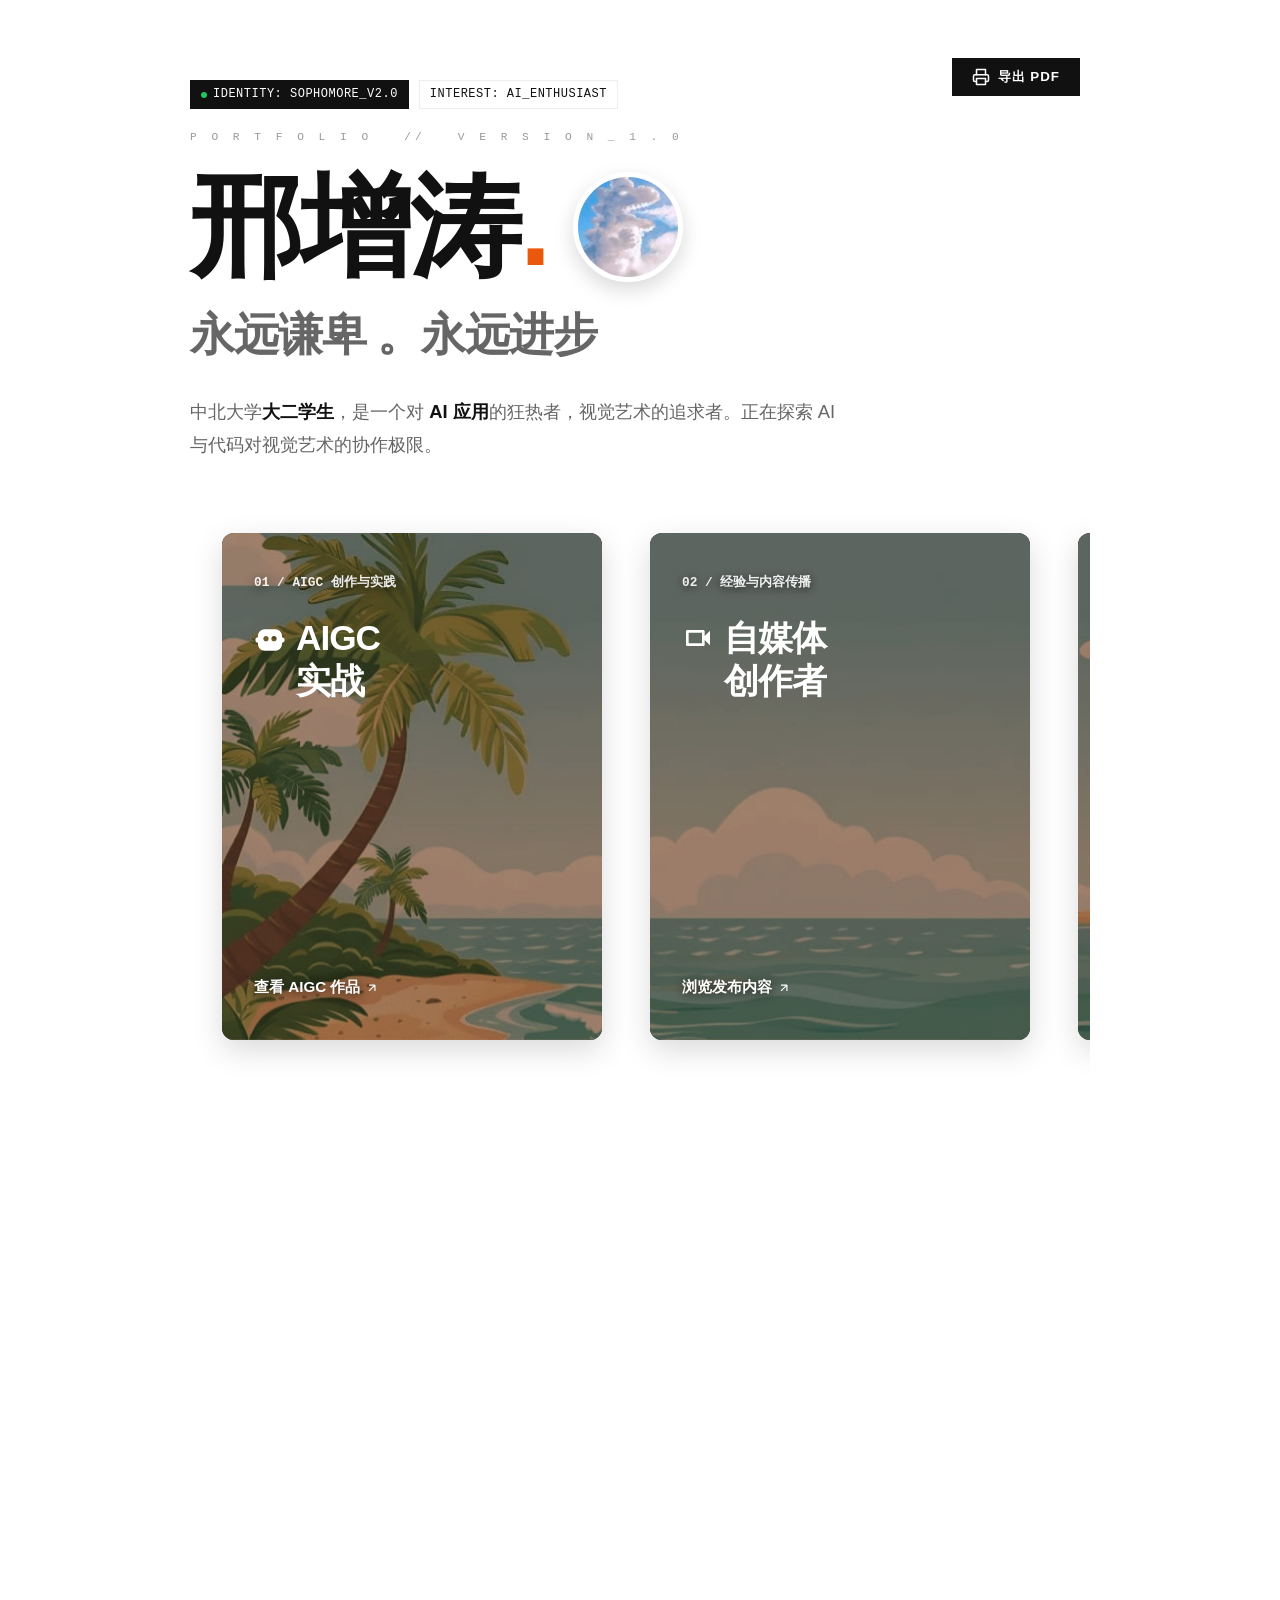
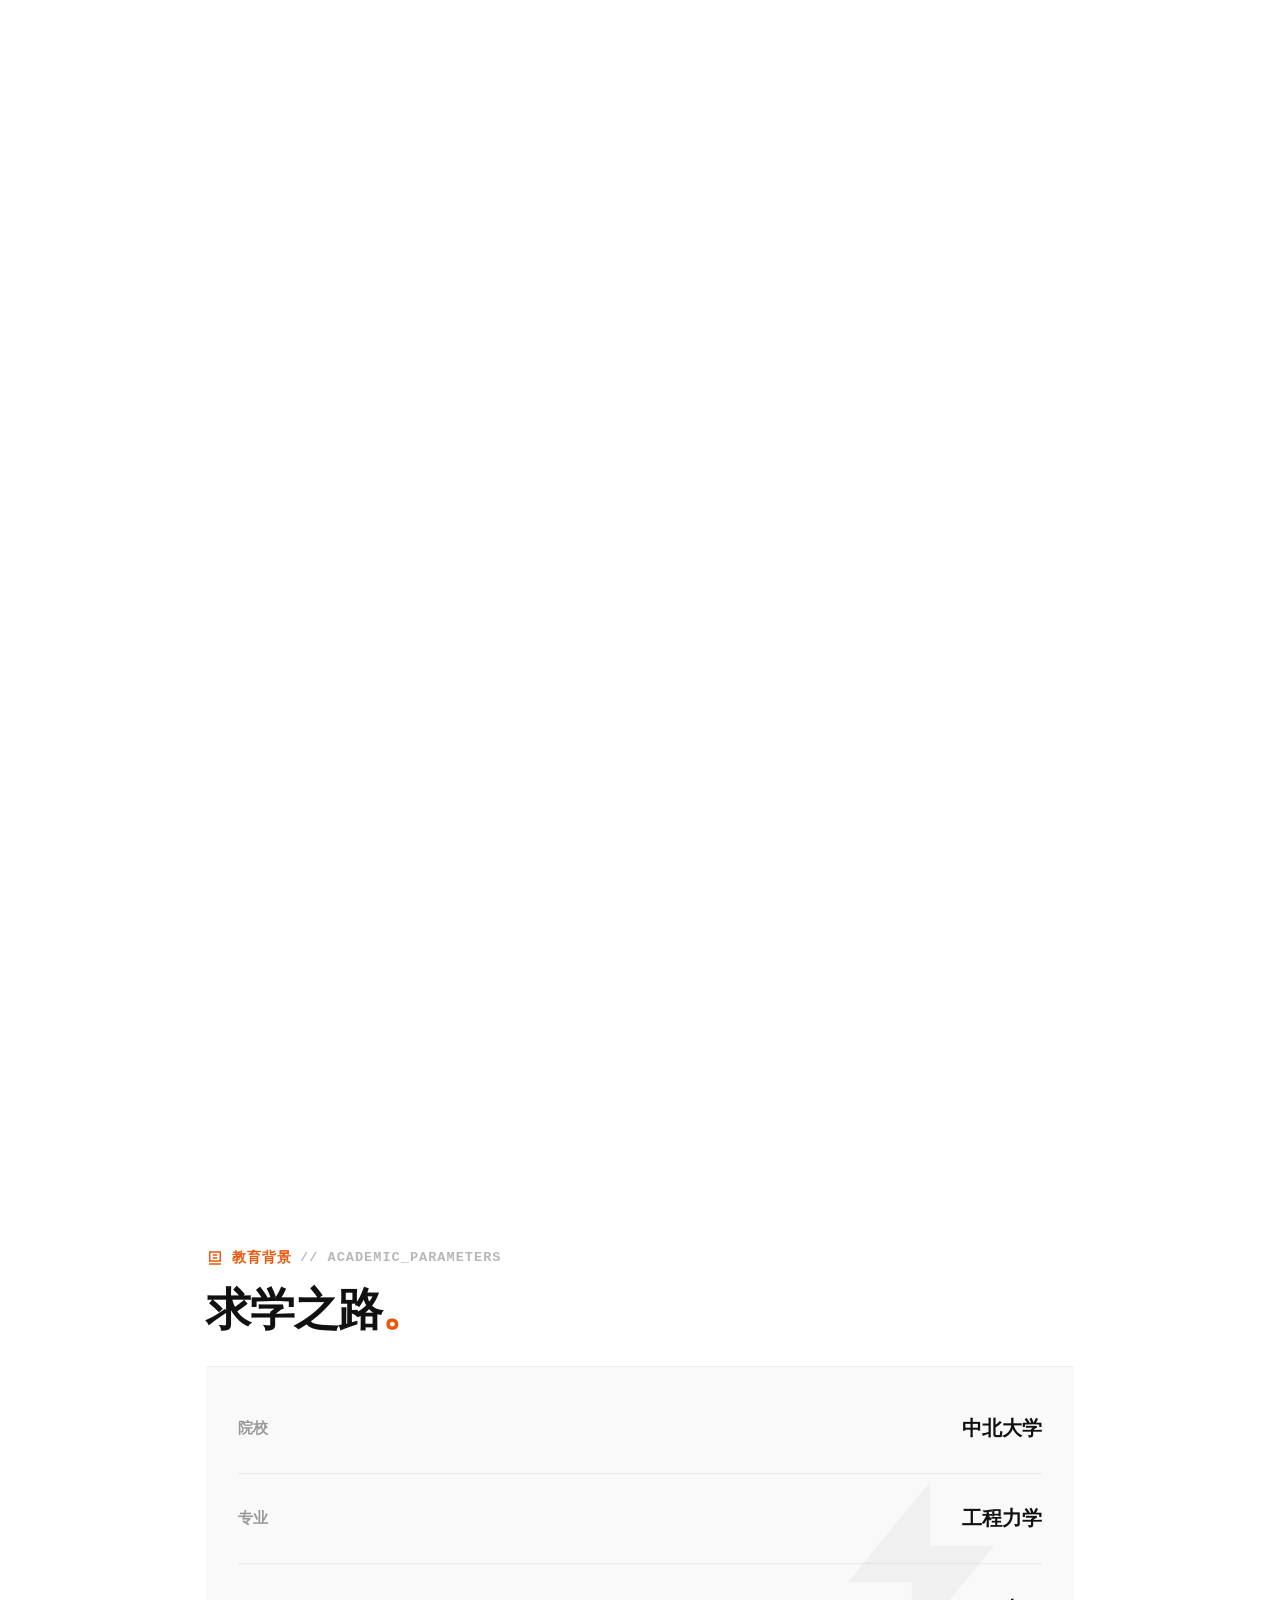
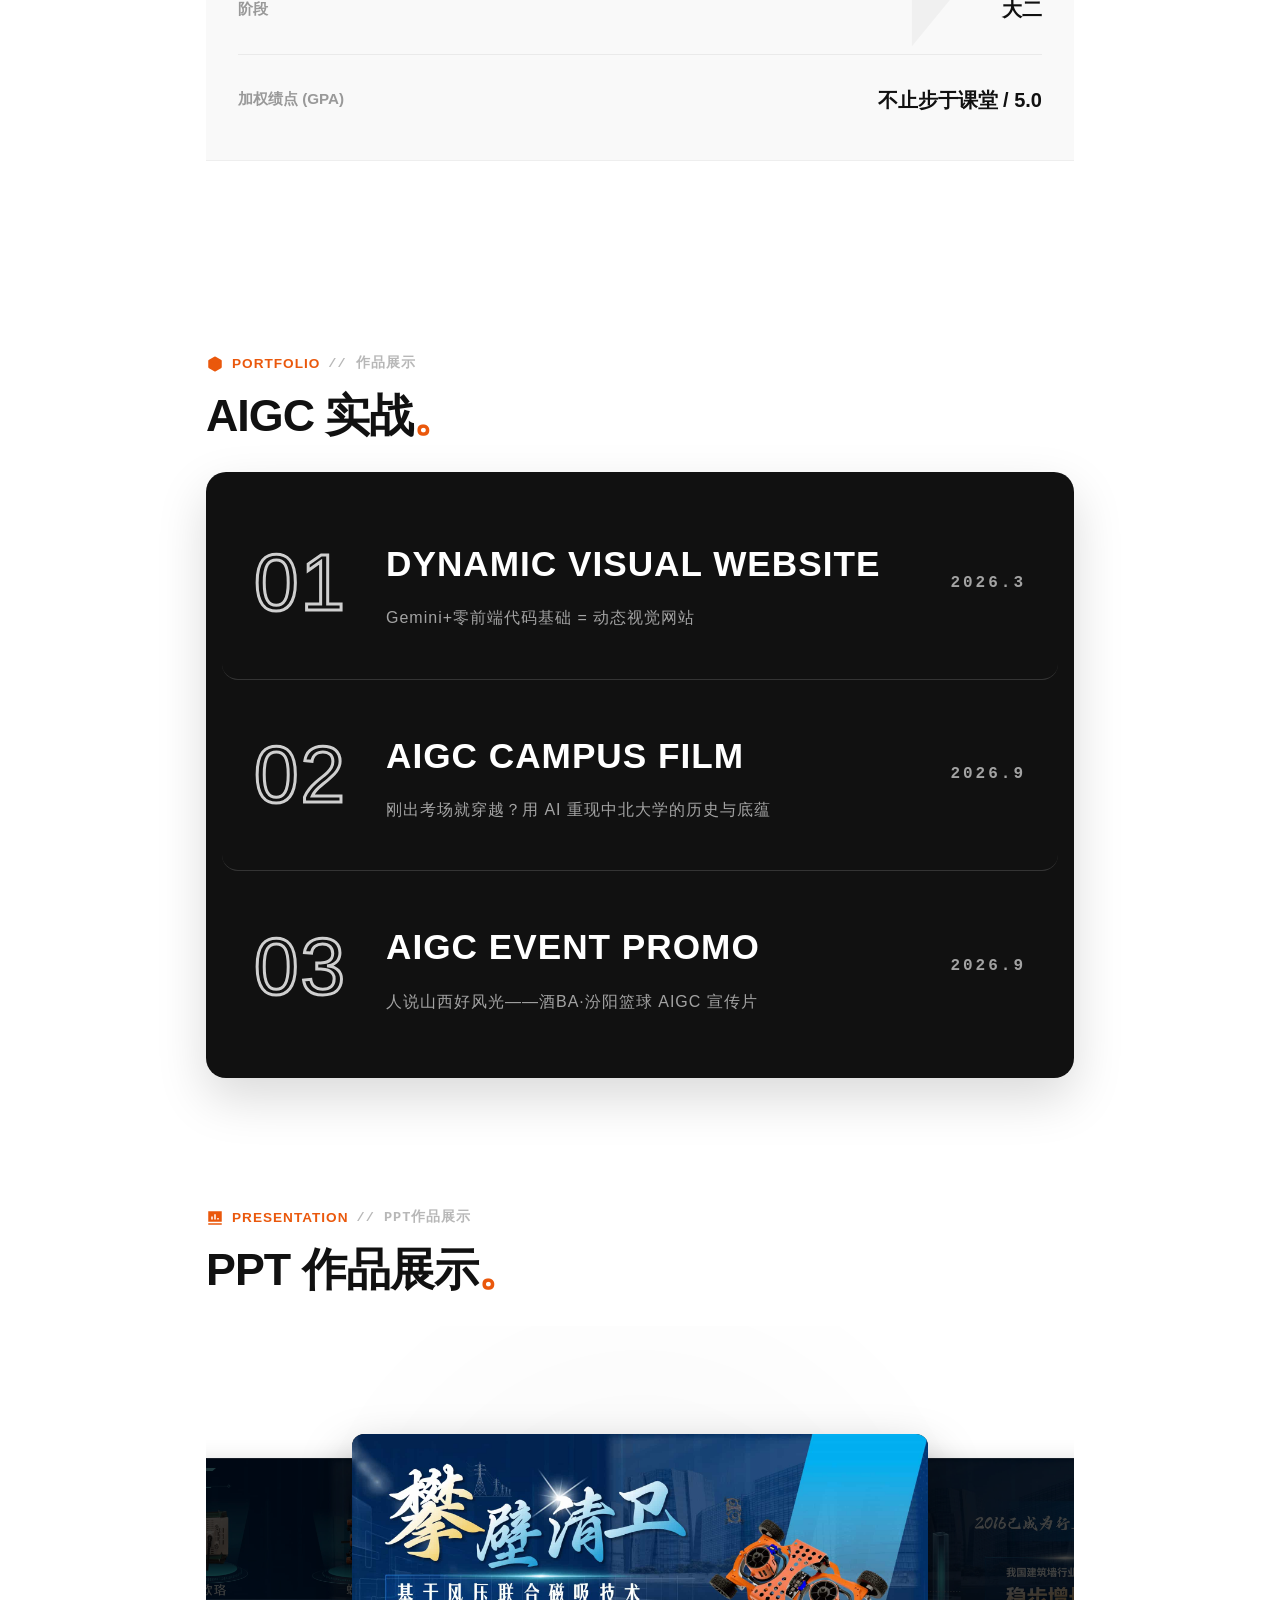
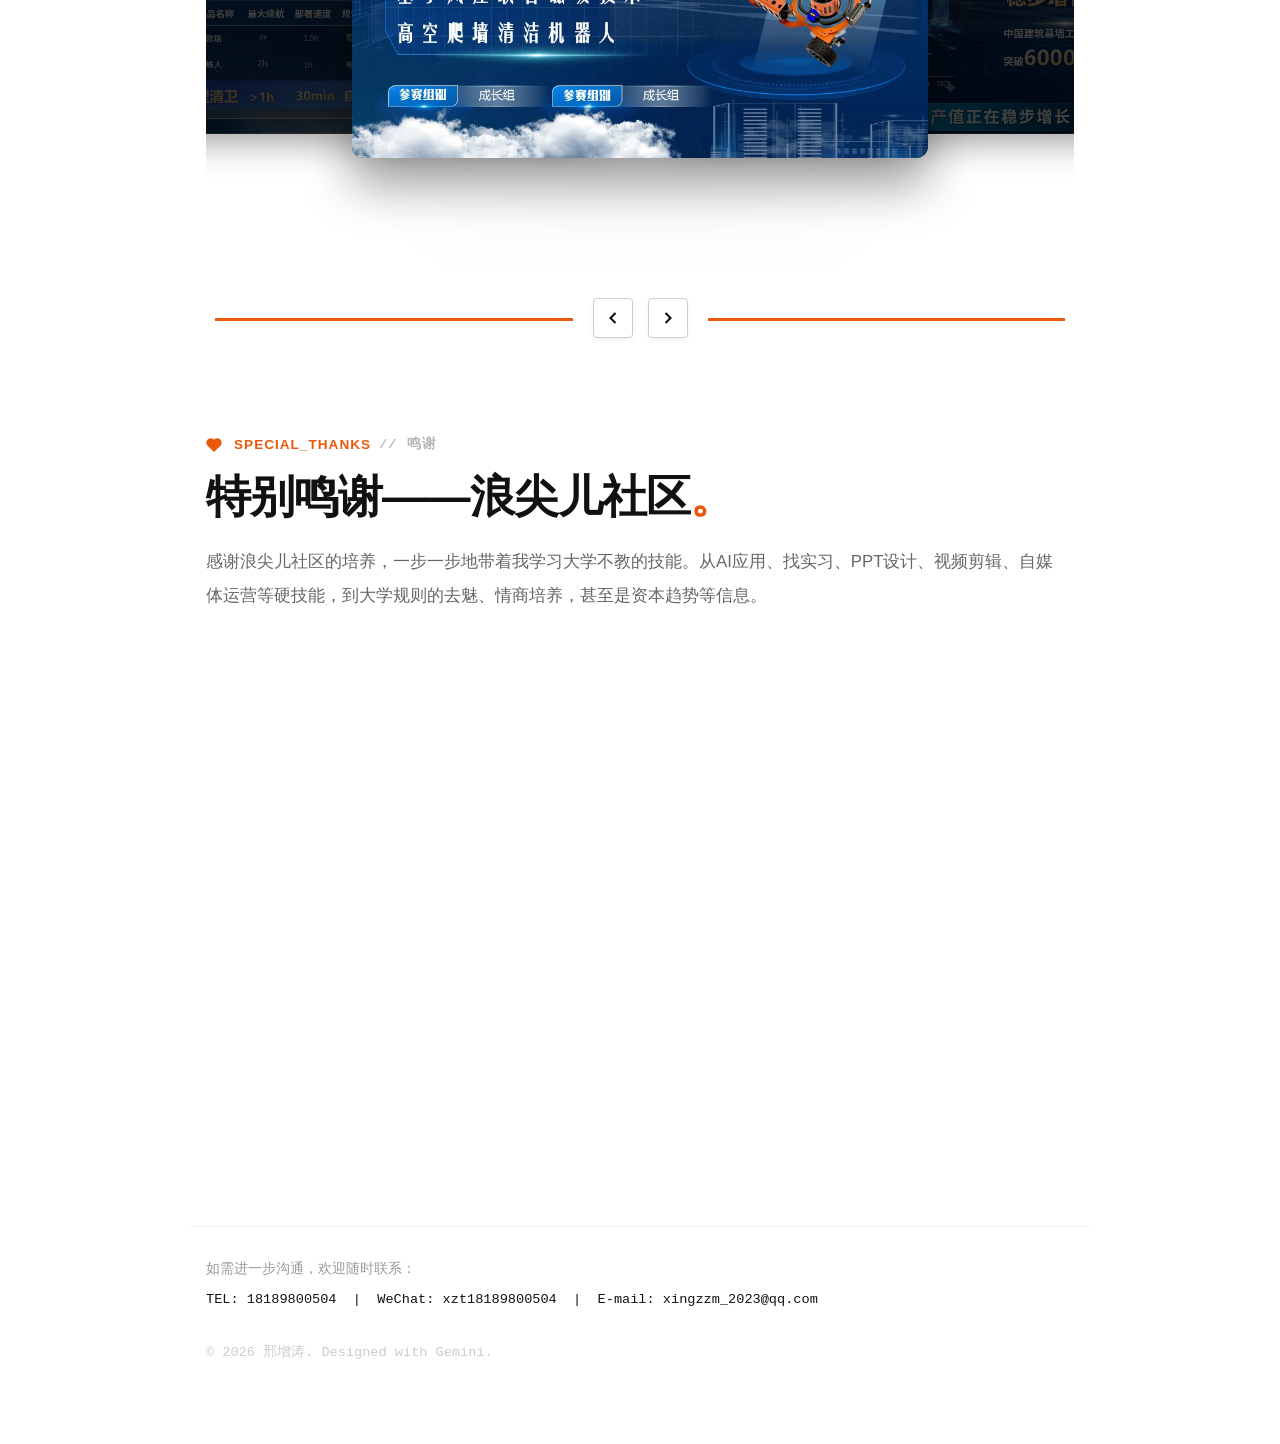
==== commit 50ea3a44: "feat: refresh homepage AIGC showcase" ====
--- a/index.html
+++ b/index.html
@@ -32,7 +32,7 @@
         <div class="hero-text-area">
 
             <div class="hero-tags hero-anim-item delay-1">
-                <span class="tag dark"><span class="tag-dot"></span> IDENTITY: FRESHMAN_V1.0</span>
+                <span class="tag dark"><span class="tag-dot"></span> IDENTITY: SOPHOMORE_V2.0</span>
                 <span class="tag">INTEREST: AI_ENTHUSIAST</span>
                 <div class="tag-version">P O R T F O L I O &nbsp; // &nbsp; V E R S I O N _ 1 . 0</div>
             </div>
@@ -46,7 +46,7 @@
 
             <h2 class="hero-flog hero-anim-item delay-3">永远谦卑 。永远进步 </h2>
             <p class="hero-intro hero-anim-item delay-4">
-                中北大学<strong>大一新生</strong>，是一个对 <strong>AI 应用</strong>的狂热者，视觉艺术的追求者。正在探索 AI 与代码对视觉艺术的协作极限。
+                中北大学<strong>大二学生</strong>，是一个对 <strong>AI 应用</strong>的狂热者，视觉艺术的追求者。正在探索 AI 与代码对视觉艺术的协作极限。
             </p>
         </div>
 
@@ -57,17 +57,17 @@
                     <div class="skills-grid horizontal-track" id="skills-track">
 
                         <!-- 模块一 -->
-                        <div class="window-block" onclick="openAIPage()" style="cursor: pointer;" title="点击进入 AI+编程 空间">
+                        <div class="window-block" onclick="openAIPage()" style="cursor: pointer;" title="点击进入 AIGC 实战空间">
                             <div class="panorama-layer"><div class="scene-bg"></div><div class="ambient-overlay"></div><div class="sun-element"></div></div>
                             <div class="block-content">
                                 <div>
-                                    <div class="block-top">01 / 人工智能开发</div>
+                                    <div class="block-top">01 / AIGC 创作与实践</div>
                                     <div class="title-wrapper">
                                         <svg class="title-icon" viewBox="0 0 24 24"><path d="M21 11.5v-1c0-2.8-2.2-5-5-5H8c-2.8 0-5 2.2-5 5v1c-1.1 0-2 .9-2 2s.9 2 2 2v1c0 2.8 2.2 5 5 5h8c2.8 0 5-2.2 5-5v-1c1.1 0 2-.9 2-2s-.9-2-2-2zm-12 3c-1.1 0-2-.9-2-2s.9-2 2-2 2 .9 2 2-.9 2-2 2zm6 0c-1.1 0-2-.9-2-2s.9-2 2-2 2 .9 2 2-.9 2-2 2z"/></svg>
-                                        <h3 class="block-title">AI+编程<br>开发者</h3>
+                                        <h3 class="block-title">AIGC<br>实战</h3>
                                     </div>
                                 </div>
-                                <div class="block-bottom">探索项目库 <svg width="14" height="14" viewBox="0 0 24 24" fill="none" stroke="currentColor" stroke-width="2"><path d="M7 17L17 7M17 7H7M17 7V17"/></svg></div>
+                                <div class="block-bottom">查看 AIGC 作品 <svg width="14" height="14" viewBox="0 0 24 24" fill="none" stroke="currentColor" stroke-width="2"><path d="M7 17L17 7M17 7H7M17 7V17"/></svg></div>
                             </div>
                         </div>
 
@@ -132,7 +132,7 @@
                 </div>
                 <div class="academic-row">
                     <div class="academic-label">阶段</div>
-                    <div class="academic-value">大一</div>
+                    <div class="academic-value">大二</div>
                 </div>
                 <div class="academic-row">
                     <div class="academic-label">加权绩点 (GPA)</div>
@@ -141,17 +141,17 @@
             </div>
         </section>
 
-        <!-- AI 编程实战 -->
+        <!-- AIGC 实战 -->
         <section class="portfolio-section" style="margin-bottom: 6rem;">
             <div class="academic-header fade-in-up" style="margin-bottom: 2rem;">
                 <div class="academic-tag">
                     <svg viewBox="0 0 24 24"><path d="M21 16V8a2 2 0 0 0-1-1.73l-7-4a2 2 0 0 0-2 0l-7 4A2 2 0 0 0 3 8v8a2 2 0 0 0 1 1.73l7 4a2 2 0 0 0 2 0l7-4A2 2 0 0 0 21 16z"></path><polyline points="3.27 6.96 12 12.01 20.73 6.96"></polyline><line x1="12" y1="22.08" x2="12" y2="12"></line></svg>
                     PORTFOLIO <span>// 作品展示</span>
                 </div>
-                <h2 class="academic-title">AI 编程实战<span class="dot" style="color: var(--accent-color);">。</span></h2>
-            </div>
-
-            <!-- 点击任意一个色块跳转至 AI+编程开发者 页面 -->
+                <h2 class="academic-title">AIGC 实战<span class="dot" style="color: var(--accent-color);">。</span></h2>
+            </div>
+
+            <!-- 点击任意一个色块跳转至 AIGC 实战页面顶部 -->
             <div class="dark-portfolio-container fade-in-up delay-100">
                 <div class="dp-item" data-hover-img="assets/ai/AI1.jpg" loading="lazy" onclick="openAIPage()">
                     <div class="dp-number">01</div>
@@ -161,21 +161,21 @@
                     </div>
                     <div class="dp-date">2026.3</div>
                 </div>
-                <div class="dp-item" data-hover-img="assets/ai/AI2.jpg" loading="lazy" onclick="openAIPage()">
+                <div class="dp-item" data-hover-img="assets/ai/aigc-campus-film.jpg" loading="lazy" onclick="openAIPage()">
                     <div class="dp-number">02</div>
                     <div class="dp-text">
-                        <h3 class="dp-title">Automated Workflow</h3>
-                        <div class="dp-desc"> 自动工作流——每日自动化抓取信息，推送飞书 </div>
-                    </div>
-                    <div class="dp-date">2025.9</div>
-                </div>
-                <div class="dp-item" data-hover-img="assets/ai/AI3.jpg" loading="lazy" onclick="openAIPage()">
+                        <h3 class="dp-title">AIGC Campus Film</h3>
+                        <div class="dp-desc">刚出考场就穿越？用 AI 重现中北大学的历史与底蕴</div>
+                    </div>
+                    <div class="dp-date">2026.9</div>
+                </div>
+                <div class="dp-item" data-hover-img="assets/ai/aigc-event-promo.jpg" loading="lazy" onclick="openAIPage()">
                     <div class="dp-number">03</div>
                     <div class="dp-text">
-                        <h3 class="dp-title">Personal AI Employee</h3>
-                        <div class="dp-desc"> 系统提示词学习 + 固定提示词 = 私人AI雇员 </div>
-                    </div>
-                    <div class="dp-date">2025.12</div>
+                        <h3 class="dp-title">AIGC Event Promo</h3>
+                        <div class="dp-desc">人说山西好风光——酒BA·汾阳篮球 AIGC 宣传片</div>
+                    </div>
+                    <div class="dp-date">2026.9</div>
                 </div>
             </div>
         </section>
@@ -252,7 +252,7 @@
 
 </div>
 
-<!-- ================= 1. AI+编程 专属展示页 ================= -->
+<!-- ================= 1. AIGC 实战专属展示页 ================= -->
 <div id="ai-portfolio-page">
     <button class="btn-close-overlay" onclick="closeAIPage()">&lt; 返回简历</button>
 
@@ -262,7 +262,7 @@
 
     <div class="ai-hero-section">
         <div class="title-wrapper-ai">
-            <h1 class="glitch-text" data-text="AI+编程开发者">AI+编程开发者</h1>
+            <h1 class="glitch-text" data-text="AIGC 实战">AIGC 实战</h1>
             <p class="ai-subtitle-en">INTELLIGENT DEVELOPMENT LAB // 2026</p>
         </div>
     </div>
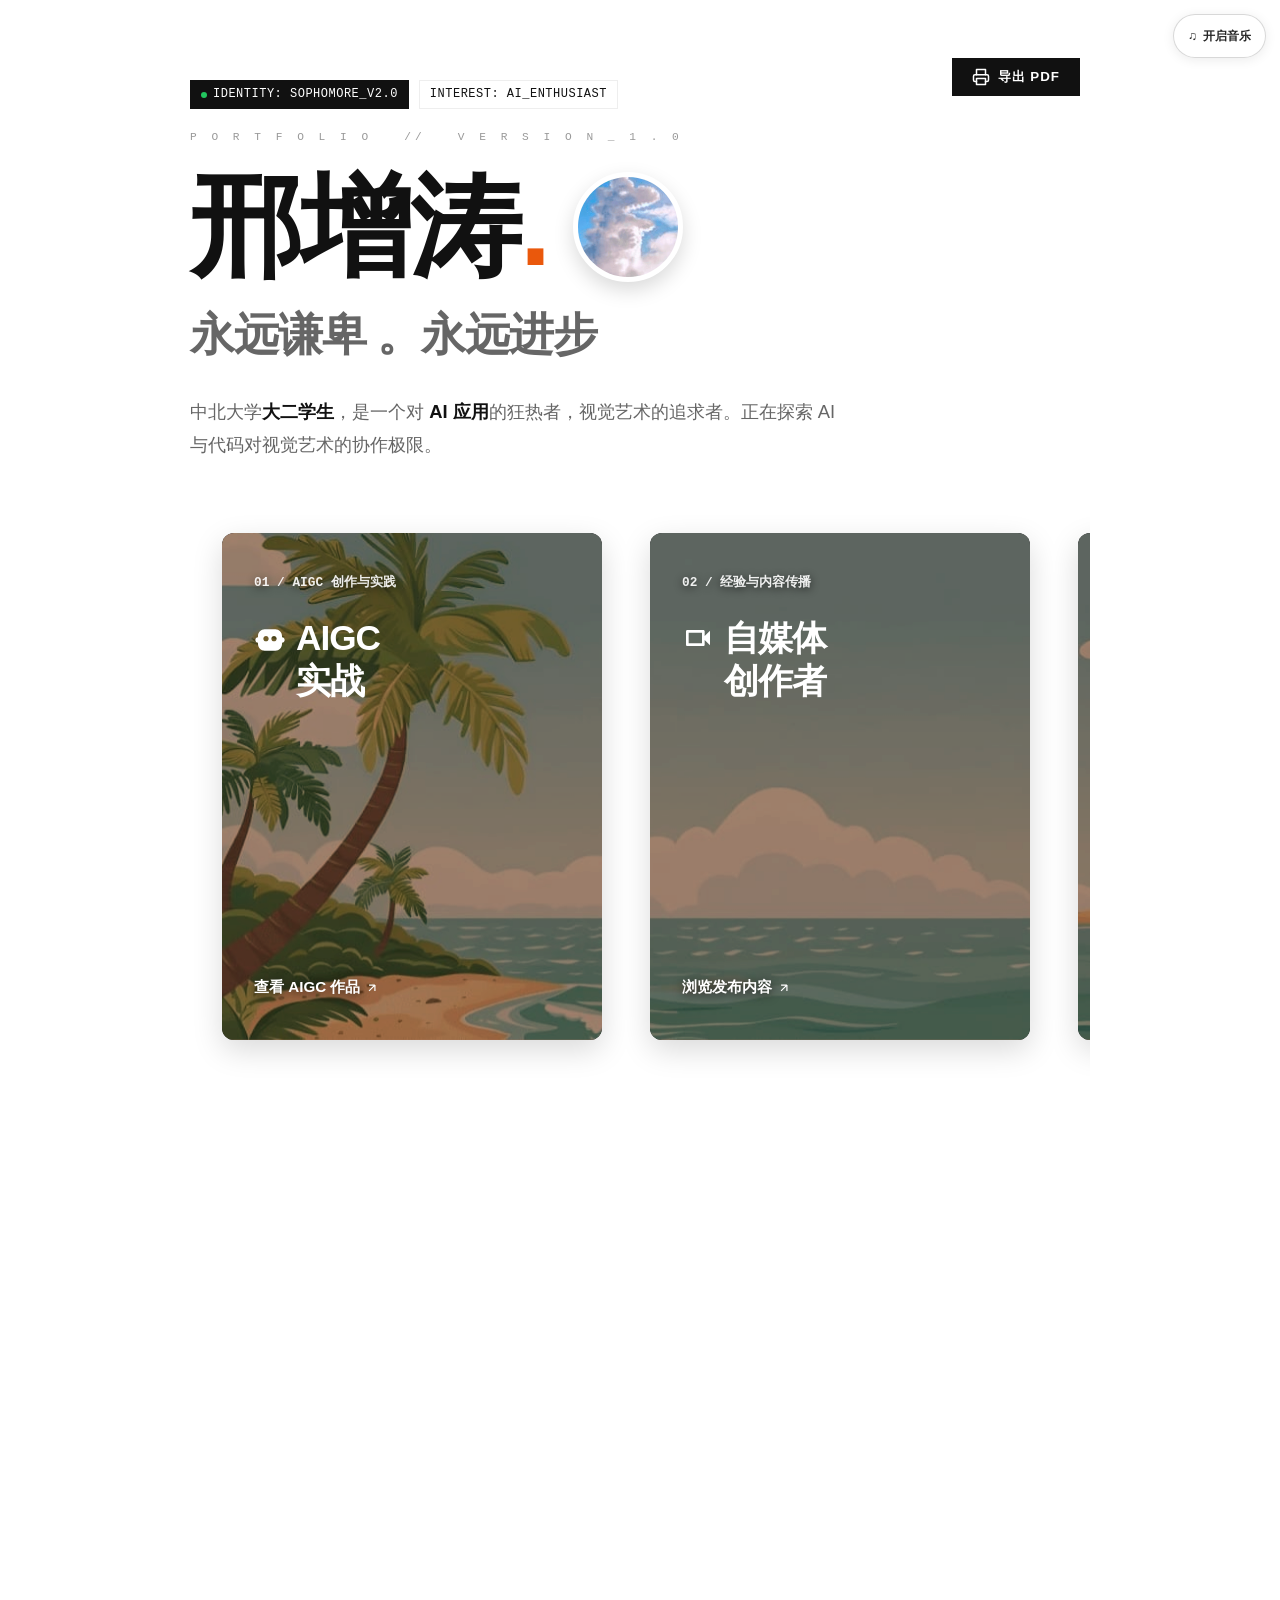
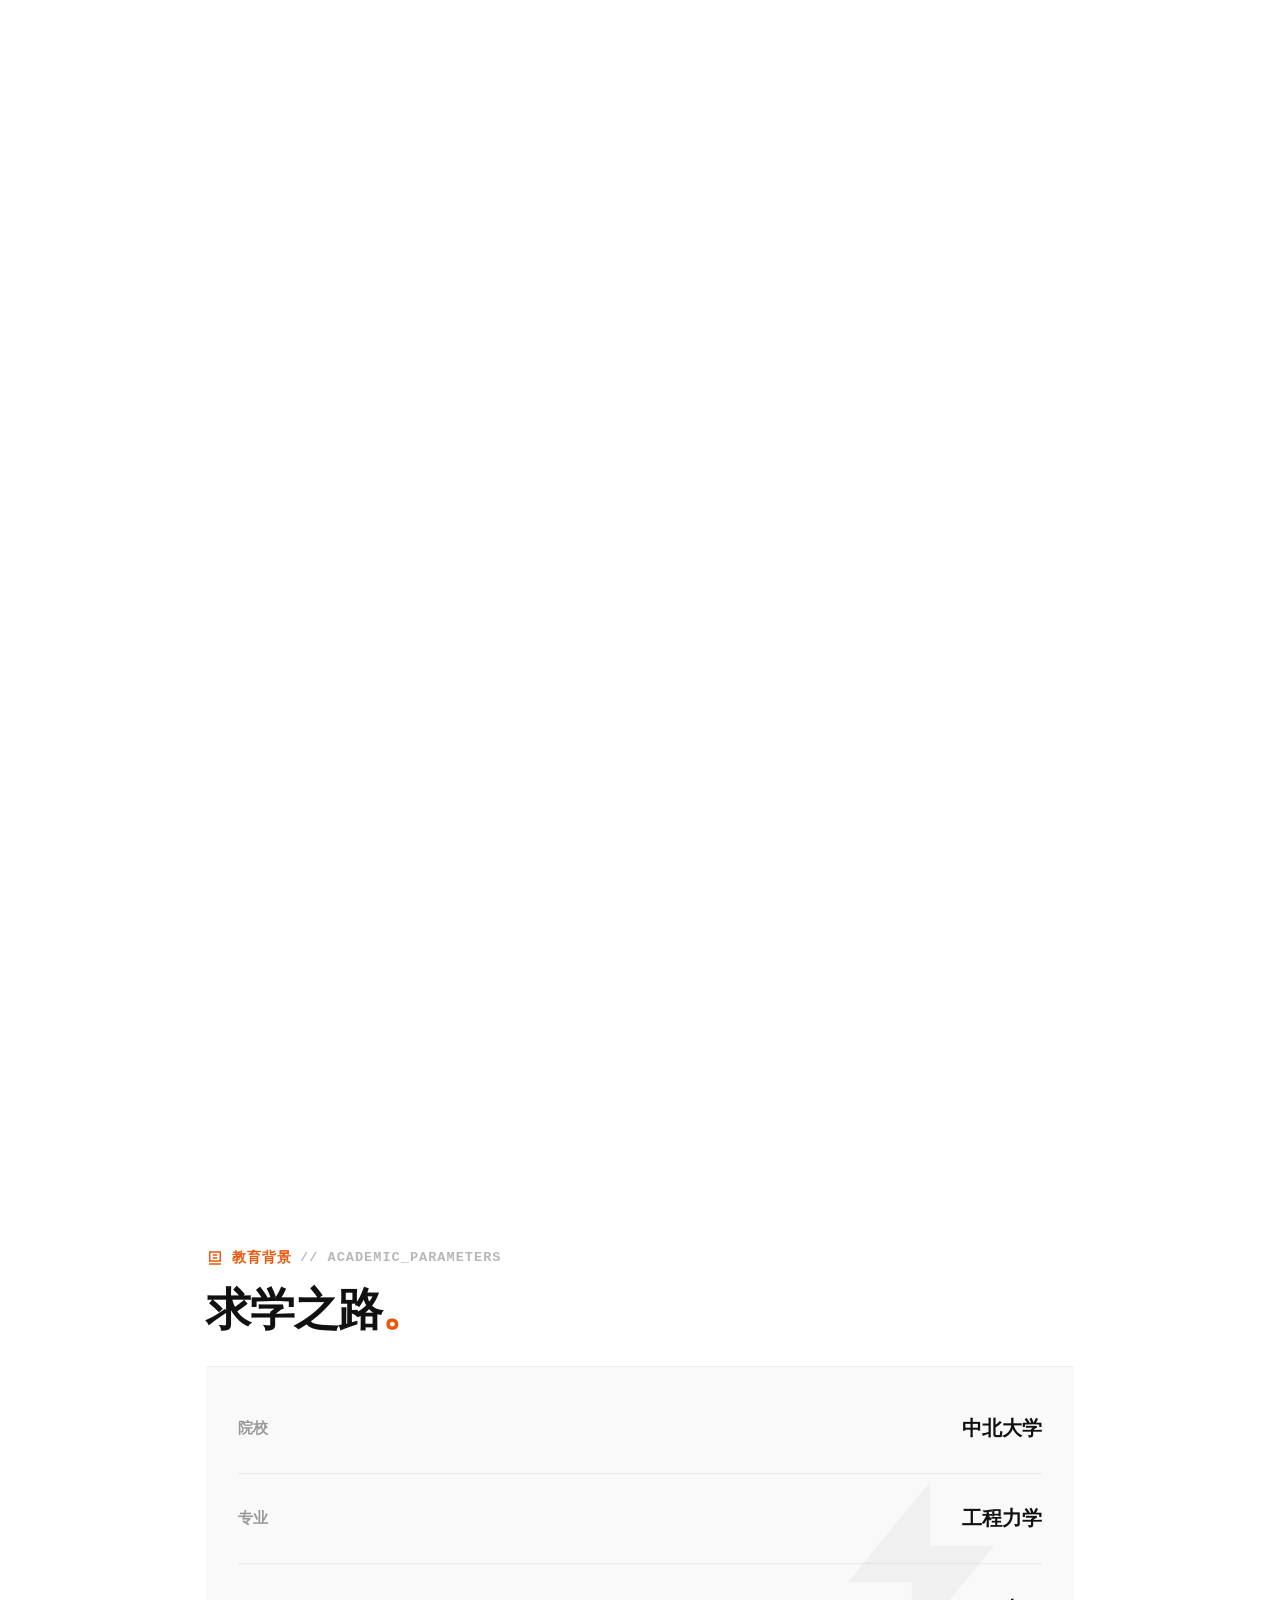
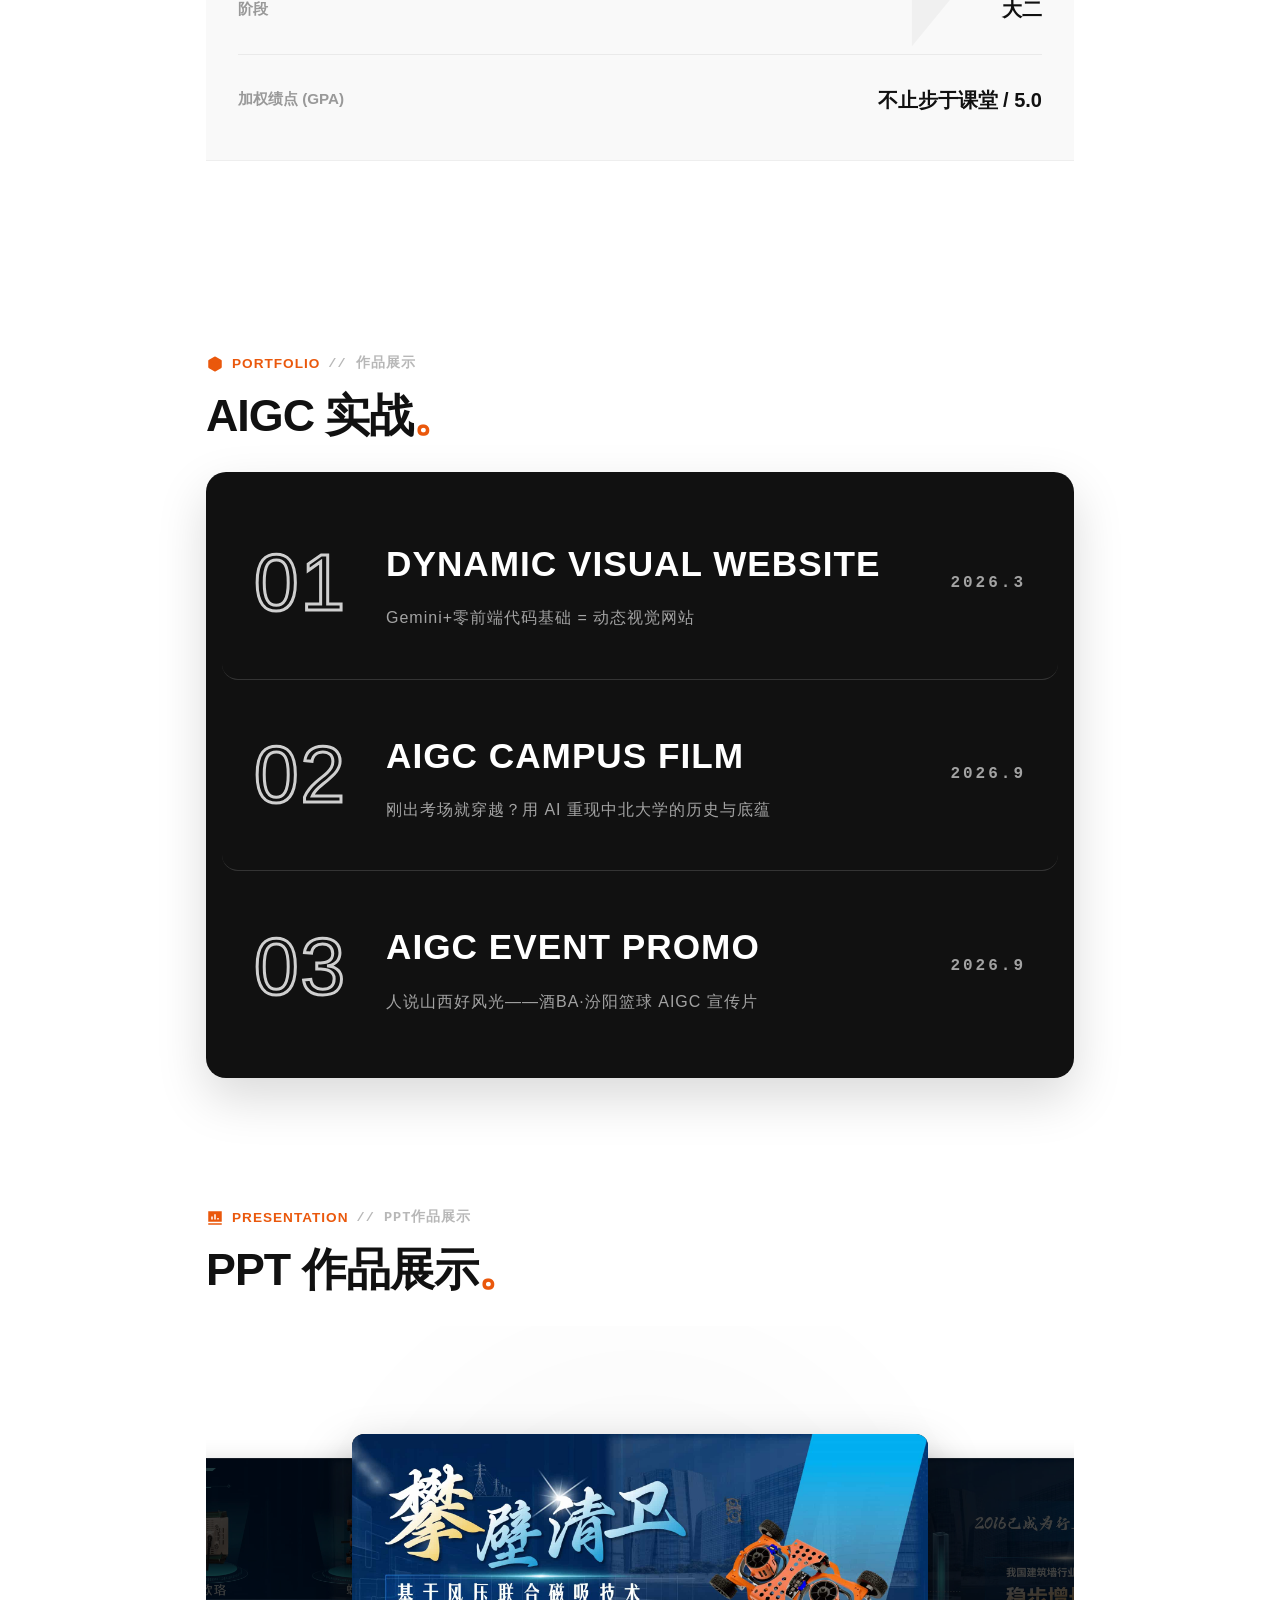
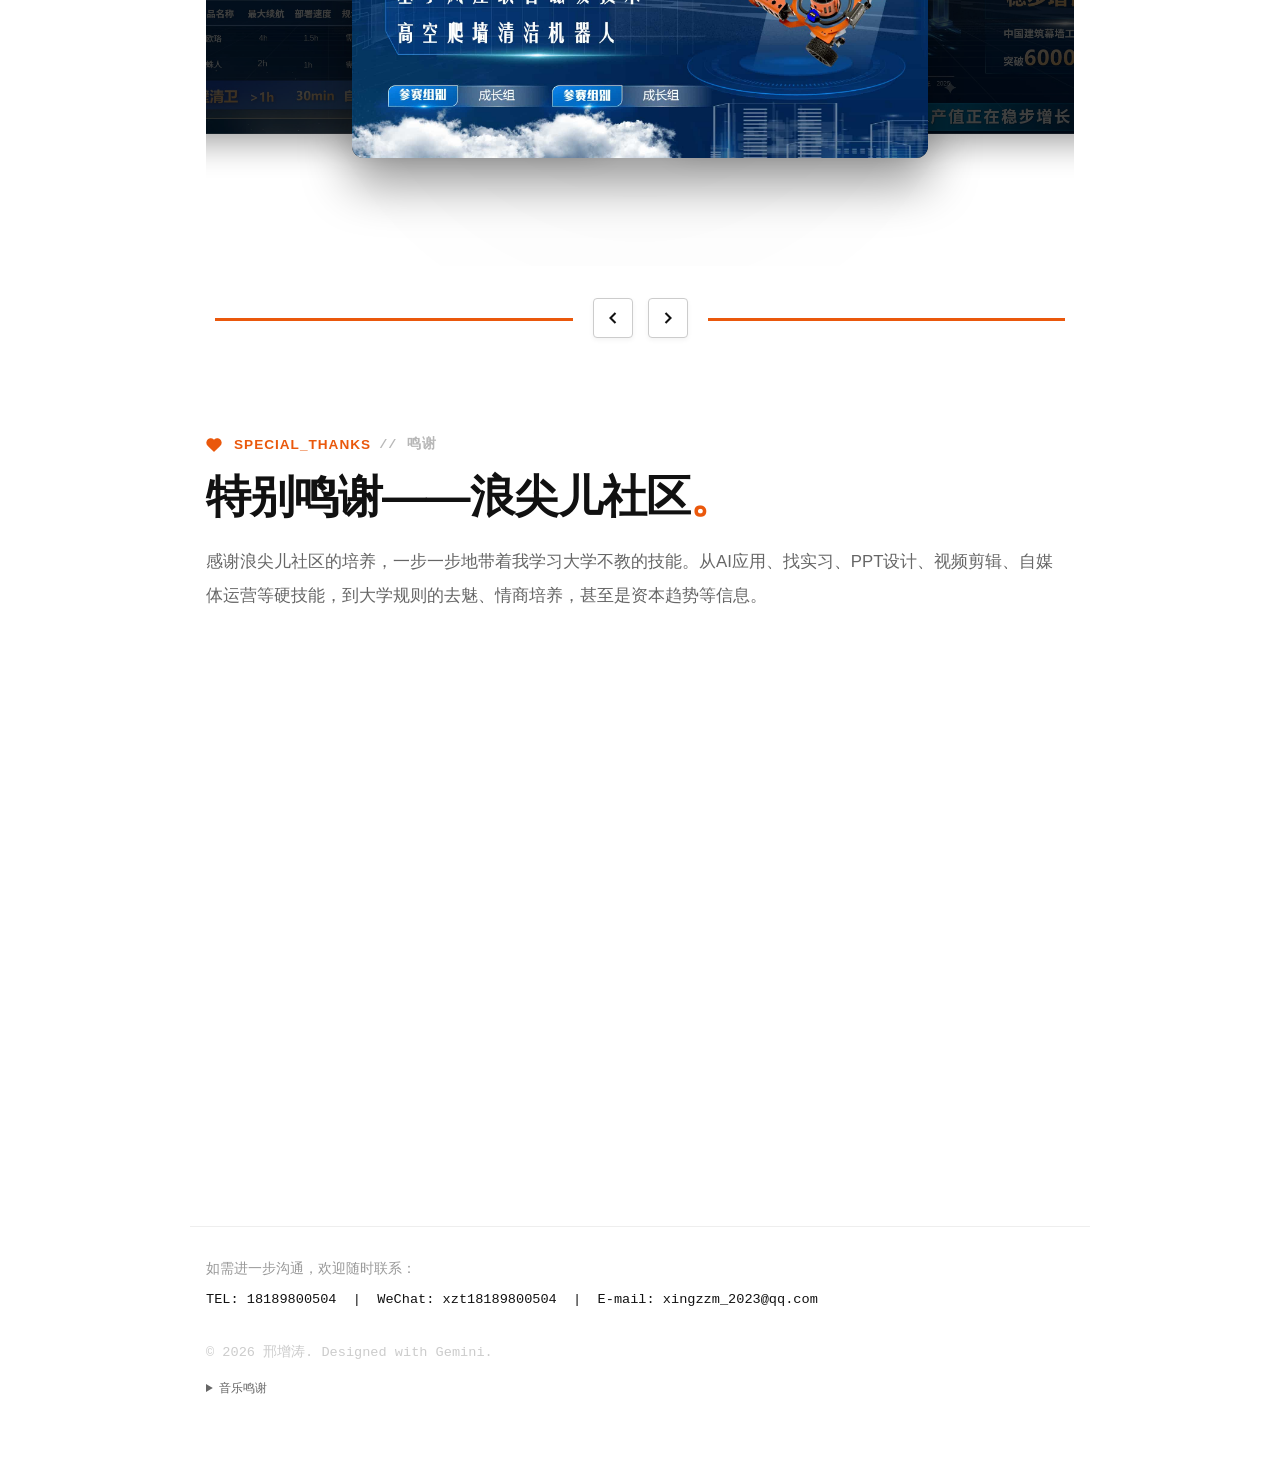
==== commit 86fdafac: "feat: add section music and compact playback control" ====
--- a/index.html
+++ b/index.html
@@ -11,6 +11,9 @@
     <link rel="stylesheet" href="css/media-portfolio.css">
 </head>
 <body>
+
+<button id="music-toggle" class="music-toggle no-print" type="button" aria-label="开启音乐" aria-pressed="false" data-state="off" hidden><span aria-hidden="true">♫</span> <span class="music-label">开启音乐</span></button>
+<audio id="site-music" loop preload="none" hidden></audio>
 
 <!-- SVG Icons Definition for Drag Borders -->
 <svg style="display:none;">
@@ -248,6 +251,10 @@
         <p>如需进一步沟通，欢迎随时联系：</p>
         <p style="margin-top: 0.5rem; font-weight: 500; color: var(--text-primary);">TEL: 18189800504 &nbsp;|&nbsp; WeChat: xzt18189800504 &nbsp;|&nbsp; E-mail: xingzzm_2023@qq.com</p>
         <p style="margin-top: 2rem; opacity: 0.5;">© 2026 邢增涛. Designed with Gemini.</p>
+        <details class="music-credits">
+            <summary>音乐鸣谢</summary>
+            <p>Carefree · Bit Quest · Funk Game Loop · Wallpaper<br>作者：<a href="https://incompetech.com/" target="_blank" rel="noopener noreferrer">Kevin MacLeod (incompetech.com)</a><br>依据 <a href="https://creativecommons.org/licenses/by/4.0/" target="_blank" rel="noopener noreferrer">CC BY 4.0</a> 使用；本站版本已压缩并调整响度。</p>
+        </details>
     </footer>
 
 </div>
@@ -568,6 +575,7 @@
 <script src="js/ai-portfolio.js" defer></script>
 <script src="js/media-portfolio.js" defer></script>
 <script src="js/ppt-wall.js" defer></script>
+<script src="js/music.js" defer></script>
 
 </body>
 </html>
--- a/css/base.css
+++ b/css/base.css
@@ -40,6 +40,38 @@
         }
         .btn-print:hover { background: var(--accent-color); transform: scale(1.05); }
         .print-text { display: none; }
+
+        /* 全站音乐：位于详情页之上、视频与大图弹窗之下。 */
+        .music-toggle {
+            position: fixed; top: calc(env(safe-area-inset-top, 0px) + 14px); right: calc(env(safe-area-inset-right, 0px) + 14px);
+            z-index: 10000; min-height: 44px; padding: 8px 14px; border: 1px solid rgba(127, 127, 127, 0.3);
+            border-radius: 999px; background: rgba(255, 255, 255, 0.94); color: #262626;
+            font-family: inherit; font-size: 12px; font-weight: 600; line-height: 1.4;
+            display: inline-flex; align-items: center; gap: 6px; cursor: pointer;
+            box-shadow: 0 2px 12px rgba(0, 0, 0, 0.08); backdrop-filter: blur(10px);
+        }
+        .music-toggle[hidden] { display: none; }
+        .music-toggle:hover { border-color: var(--accent-color); }
+        .music-toggle:focus-visible { outline: 3px solid var(--accent-color); outline-offset: 3px; }
+        .music-toggle[data-state="playing"] > span:first-child { color: #c2410c; }
+        .music-toggle[data-section="ppt"] {
+            top: calc(env(safe-area-inset-top, 0px) + 57px); right: calc(env(safe-area-inset-right, 0px) + 57px);
+        }
+        .music-credits { margin-top: 1rem; font-size: 0.75rem; color: var(--text-secondary); }
+        .music-credits summary { cursor: pointer; }
+        .music-credits p { margin-top: 0.5rem; }
+        @media (max-width: 1160px) {
+            .btn-print { right: 130px; }
+        }
+        @media (max-width: 767px) {
+            .btn-print { top: 0; }
+        }
+        @media (max-width: 768px) {
+            .music-toggle[data-section="ppt"] {
+                top: calc(env(safe-area-inset-top, 0px) + 34px); right: calc(env(safe-area-inset-right, 0px) + 32px);
+            }
+        }
+        @media print { .music-toggle, .music-credits { display: none !important; } }
 
         /* ================= 首屏 Hero 区域 ================= */
         .hero { padding: 3rem 1rem 2rem; position: relative; z-index: 1; }
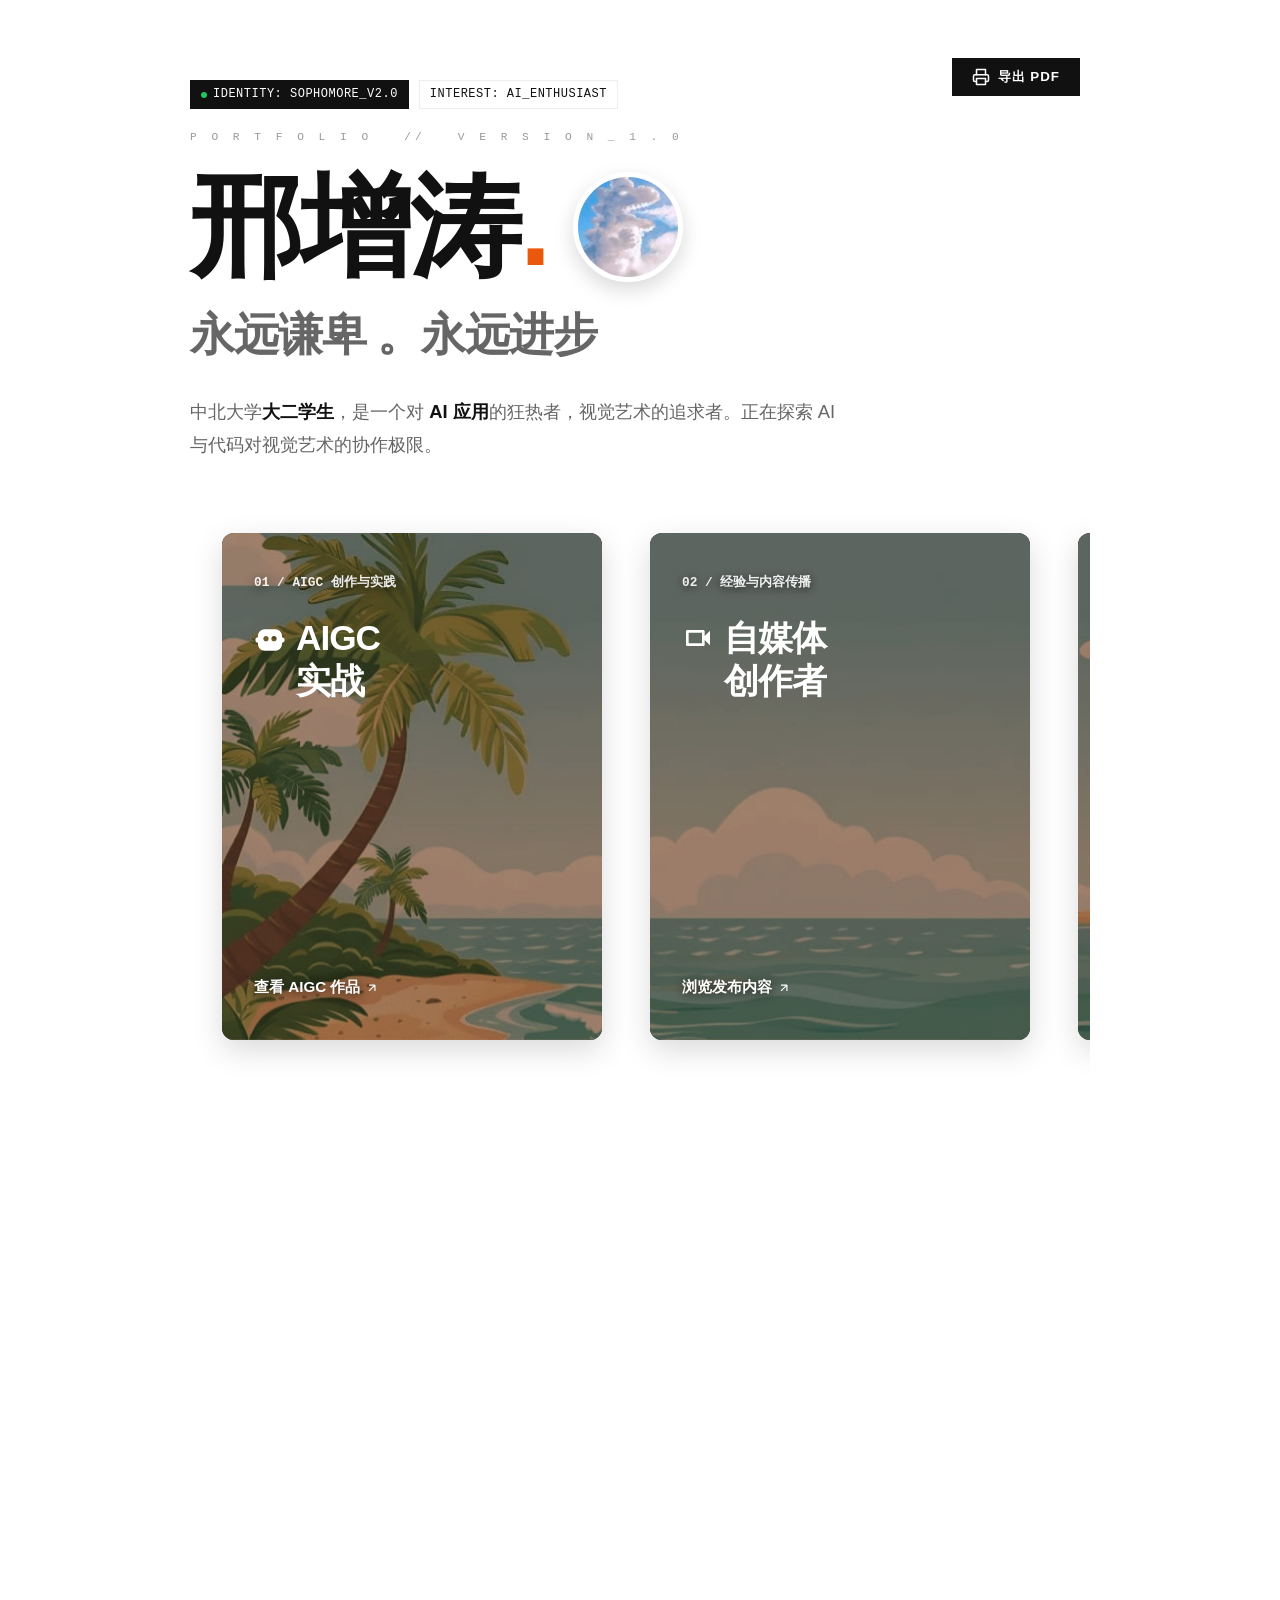
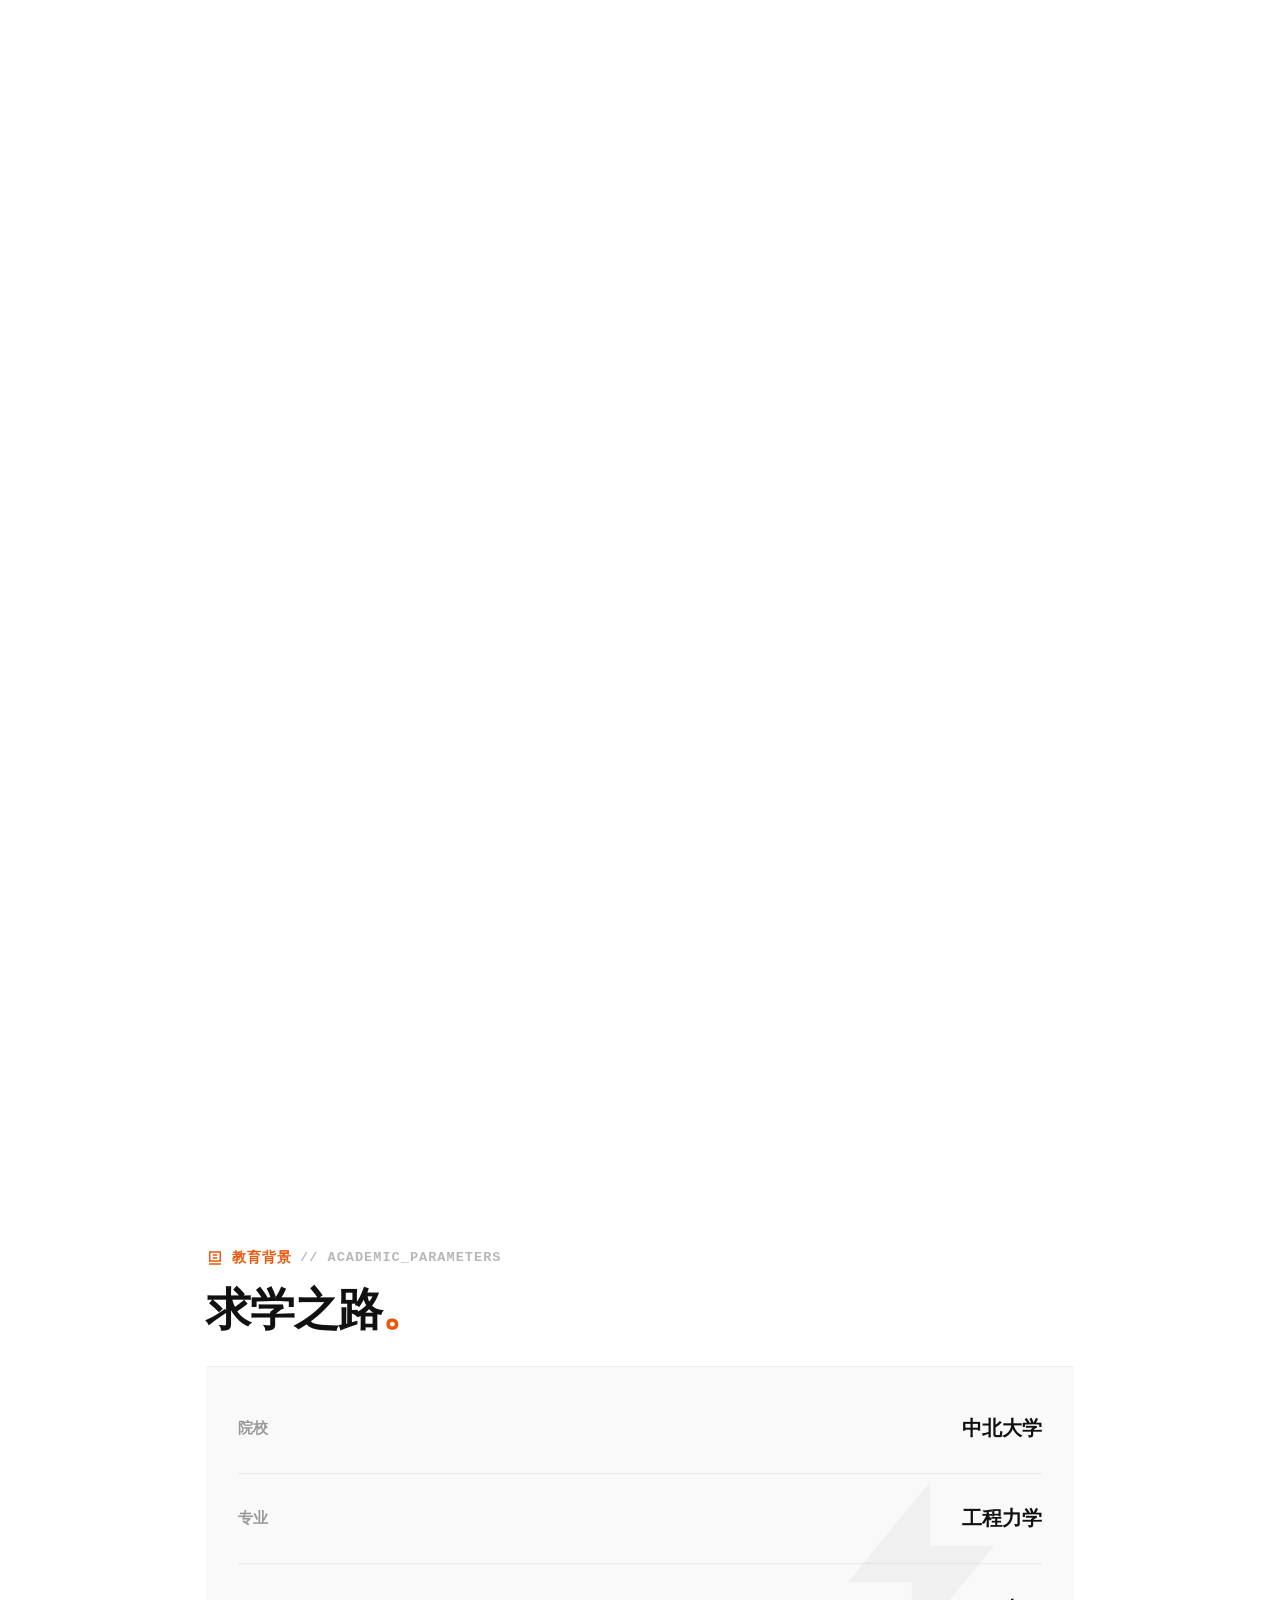
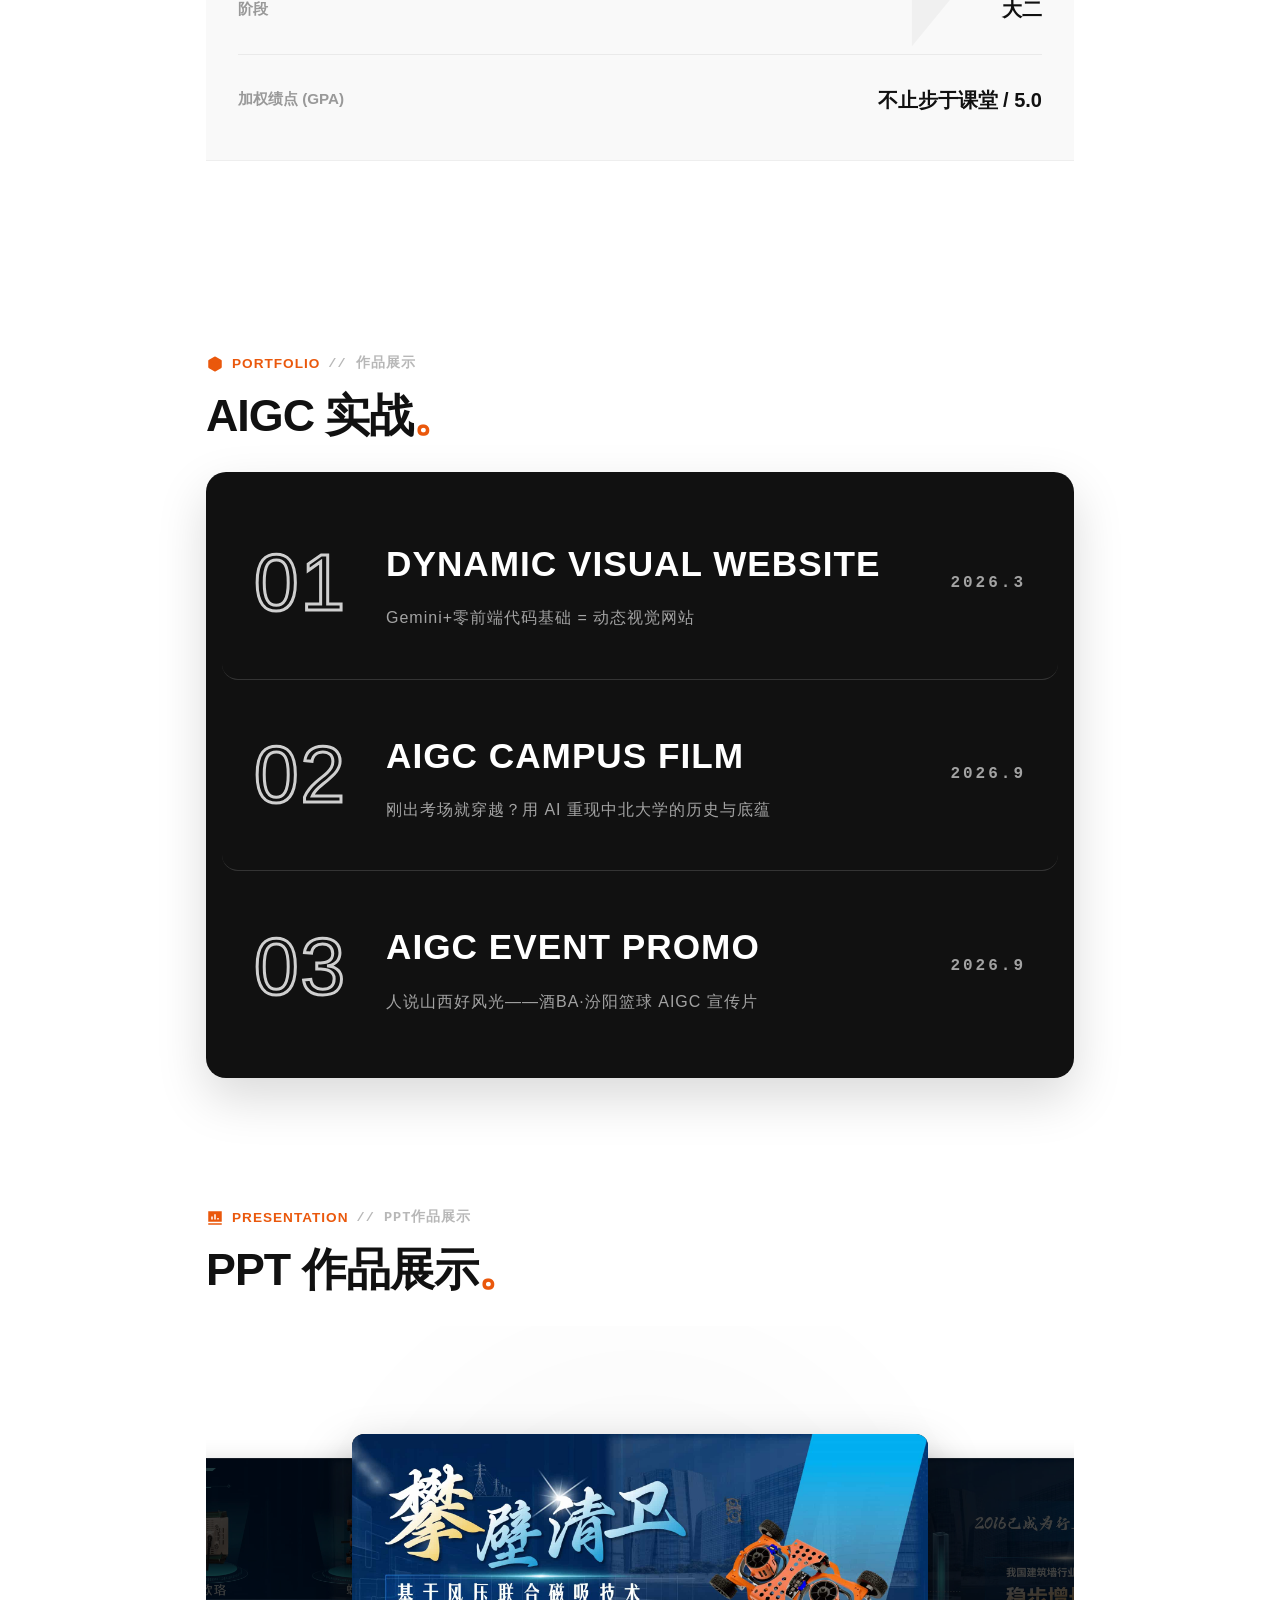
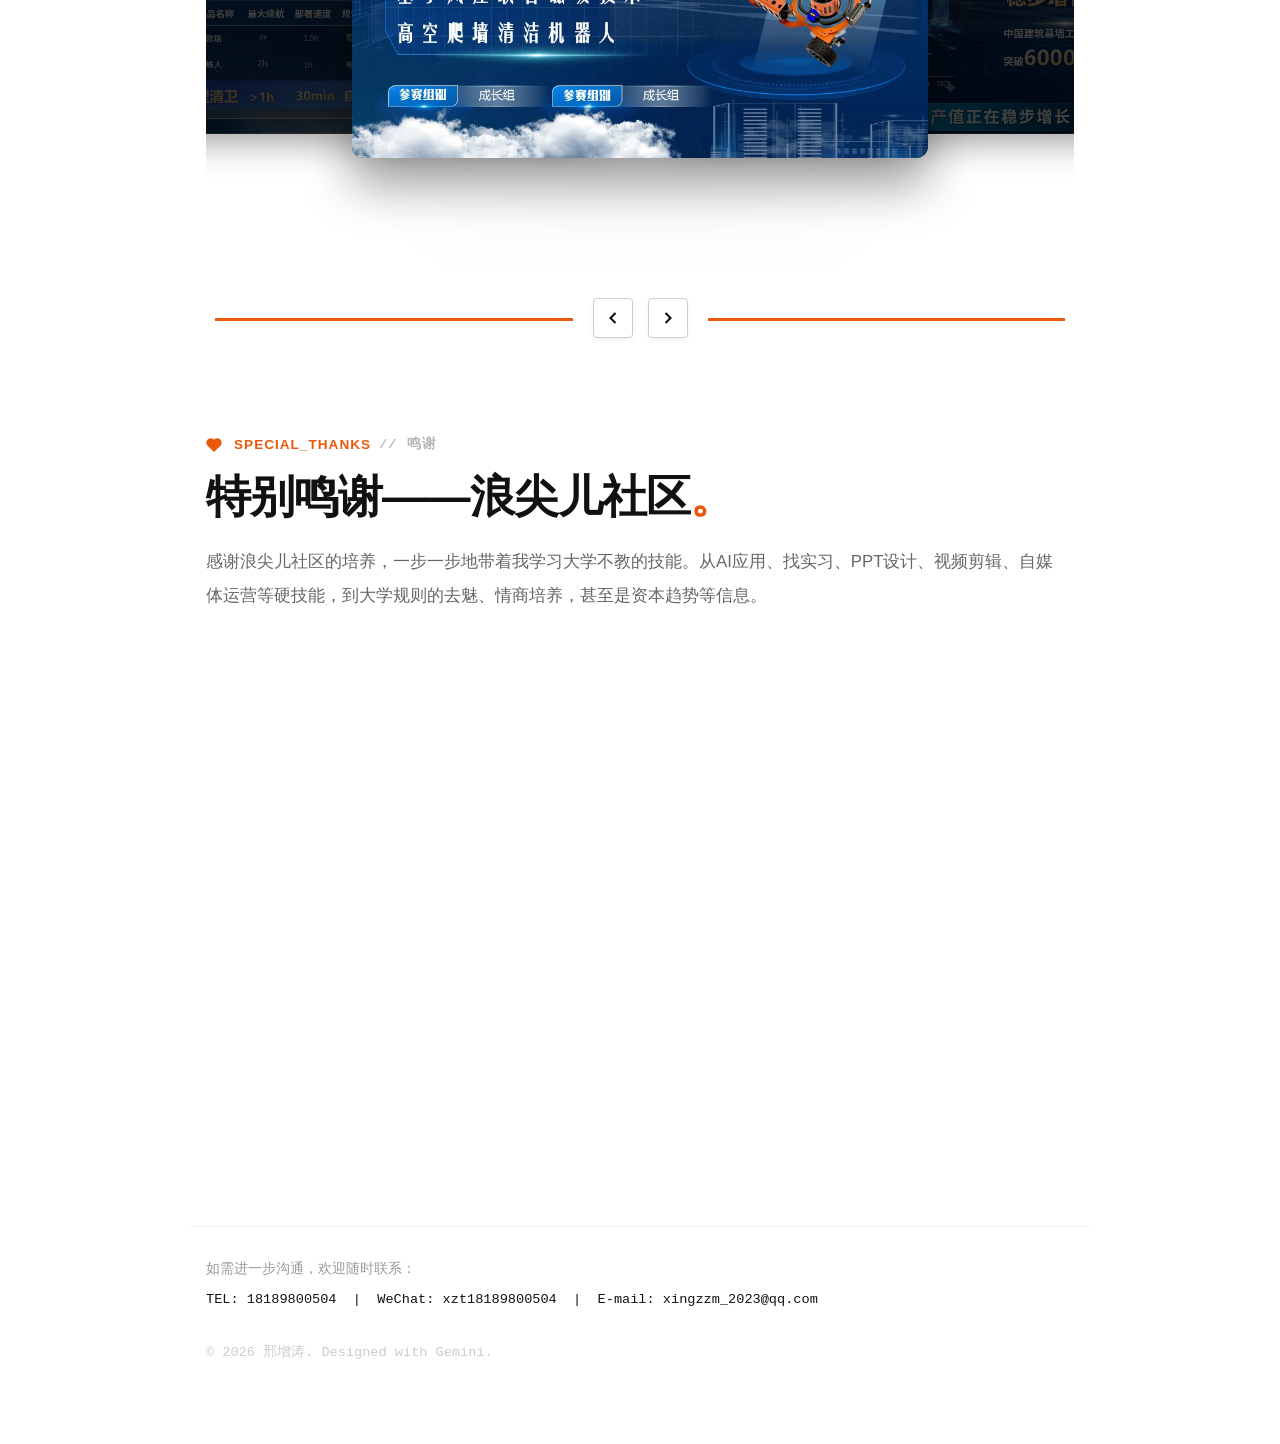
==== commit c2a4a469: "Revert "feat: add section music and compact playback control" This reverts commit 86fdafacf9f15a72fe" ====
--- a/index.html
+++ b/index.html
@@ -11,9 +11,6 @@
     <link rel="stylesheet" href="css/media-portfolio.css">
 </head>
 <body>
-
-<button id="music-toggle" class="music-toggle no-print" type="button" aria-label="开启音乐" aria-pressed="false" data-state="off" hidden><span aria-hidden="true">♫</span> <span class="music-label">开启音乐</span></button>
-<audio id="site-music" loop preload="none" hidden></audio>
 
 <!-- SVG Icons Definition for Drag Borders -->
 <svg style="display:none;">
@@ -251,10 +248,6 @@
         <p>如需进一步沟通，欢迎随时联系：</p>
         <p style="margin-top: 0.5rem; font-weight: 500; color: var(--text-primary);">TEL: 18189800504 &nbsp;|&nbsp; WeChat: xzt18189800504 &nbsp;|&nbsp; E-mail: xingzzm_2023@qq.com</p>
         <p style="margin-top: 2rem; opacity: 0.5;">© 2026 邢增涛. Designed with Gemini.</p>
-        <details class="music-credits">
-            <summary>音乐鸣谢</summary>
-            <p>Carefree · Bit Quest · Funk Game Loop · Wallpaper<br>作者：<a href="https://incompetech.com/" target="_blank" rel="noopener noreferrer">Kevin MacLeod (incompetech.com)</a><br>依据 <a href="https://creativecommons.org/licenses/by/4.0/" target="_blank" rel="noopener noreferrer">CC BY 4.0</a> 使用；本站版本已压缩并调整响度。</p>
-        </details>
     </footer>
 
 </div>
@@ -575,7 +568,6 @@
 <script src="js/ai-portfolio.js" defer></script>
 <script src="js/media-portfolio.js" defer></script>
 <script src="js/ppt-wall.js" defer></script>
-<script src="js/music.js" defer></script>
 
 </body>
 </html>
--- a/css/base.css
+++ b/css/base.css
@@ -40,38 +40,6 @@
         }
         .btn-print:hover { background: var(--accent-color); transform: scale(1.05); }
         .print-text { display: none; }
-
-        /* 全站音乐：位于详情页之上、视频与大图弹窗之下。 */
-        .music-toggle {
-            position: fixed; top: calc(env(safe-area-inset-top, 0px) + 14px); right: calc(env(safe-area-inset-right, 0px) + 14px);
-            z-index: 10000; min-height: 44px; padding: 8px 14px; border: 1px solid rgba(127, 127, 127, 0.3);
-            border-radius: 999px; background: rgba(255, 255, 255, 0.94); color: #262626;
-            font-family: inherit; font-size: 12px; font-weight: 600; line-height: 1.4;
-            display: inline-flex; align-items: center; gap: 6px; cursor: pointer;
-            box-shadow: 0 2px 12px rgba(0, 0, 0, 0.08); backdrop-filter: blur(10px);
-        }
-        .music-toggle[hidden] { display: none; }
-        .music-toggle:hover { border-color: var(--accent-color); }
-        .music-toggle:focus-visible { outline: 3px solid var(--accent-color); outline-offset: 3px; }
-        .music-toggle[data-state="playing"] > span:first-child { color: #c2410c; }
-        .music-toggle[data-section="ppt"] {
-            top: calc(env(safe-area-inset-top, 0px) + 57px); right: calc(env(safe-area-inset-right, 0px) + 57px);
-        }
-        .music-credits { margin-top: 1rem; font-size: 0.75rem; color: var(--text-secondary); }
-        .music-credits summary { cursor: pointer; }
-        .music-credits p { margin-top: 0.5rem; }
-        @media (max-width: 1160px) {
-            .btn-print { right: 130px; }
-        }
-        @media (max-width: 767px) {
-            .btn-print { top: 0; }
-        }
-        @media (max-width: 768px) {
-            .music-toggle[data-section="ppt"] {
-                top: calc(env(safe-area-inset-top, 0px) + 34px); right: calc(env(safe-area-inset-right, 0px) + 32px);
-            }
-        }
-        @media print { .music-toggle, .music-credits { display: none !important; } }
 
         /* ================= 首屏 Hero 区域 ================= */
         .hero { padding: 3rem 1rem 2rem; position: relative; z-index: 1; }
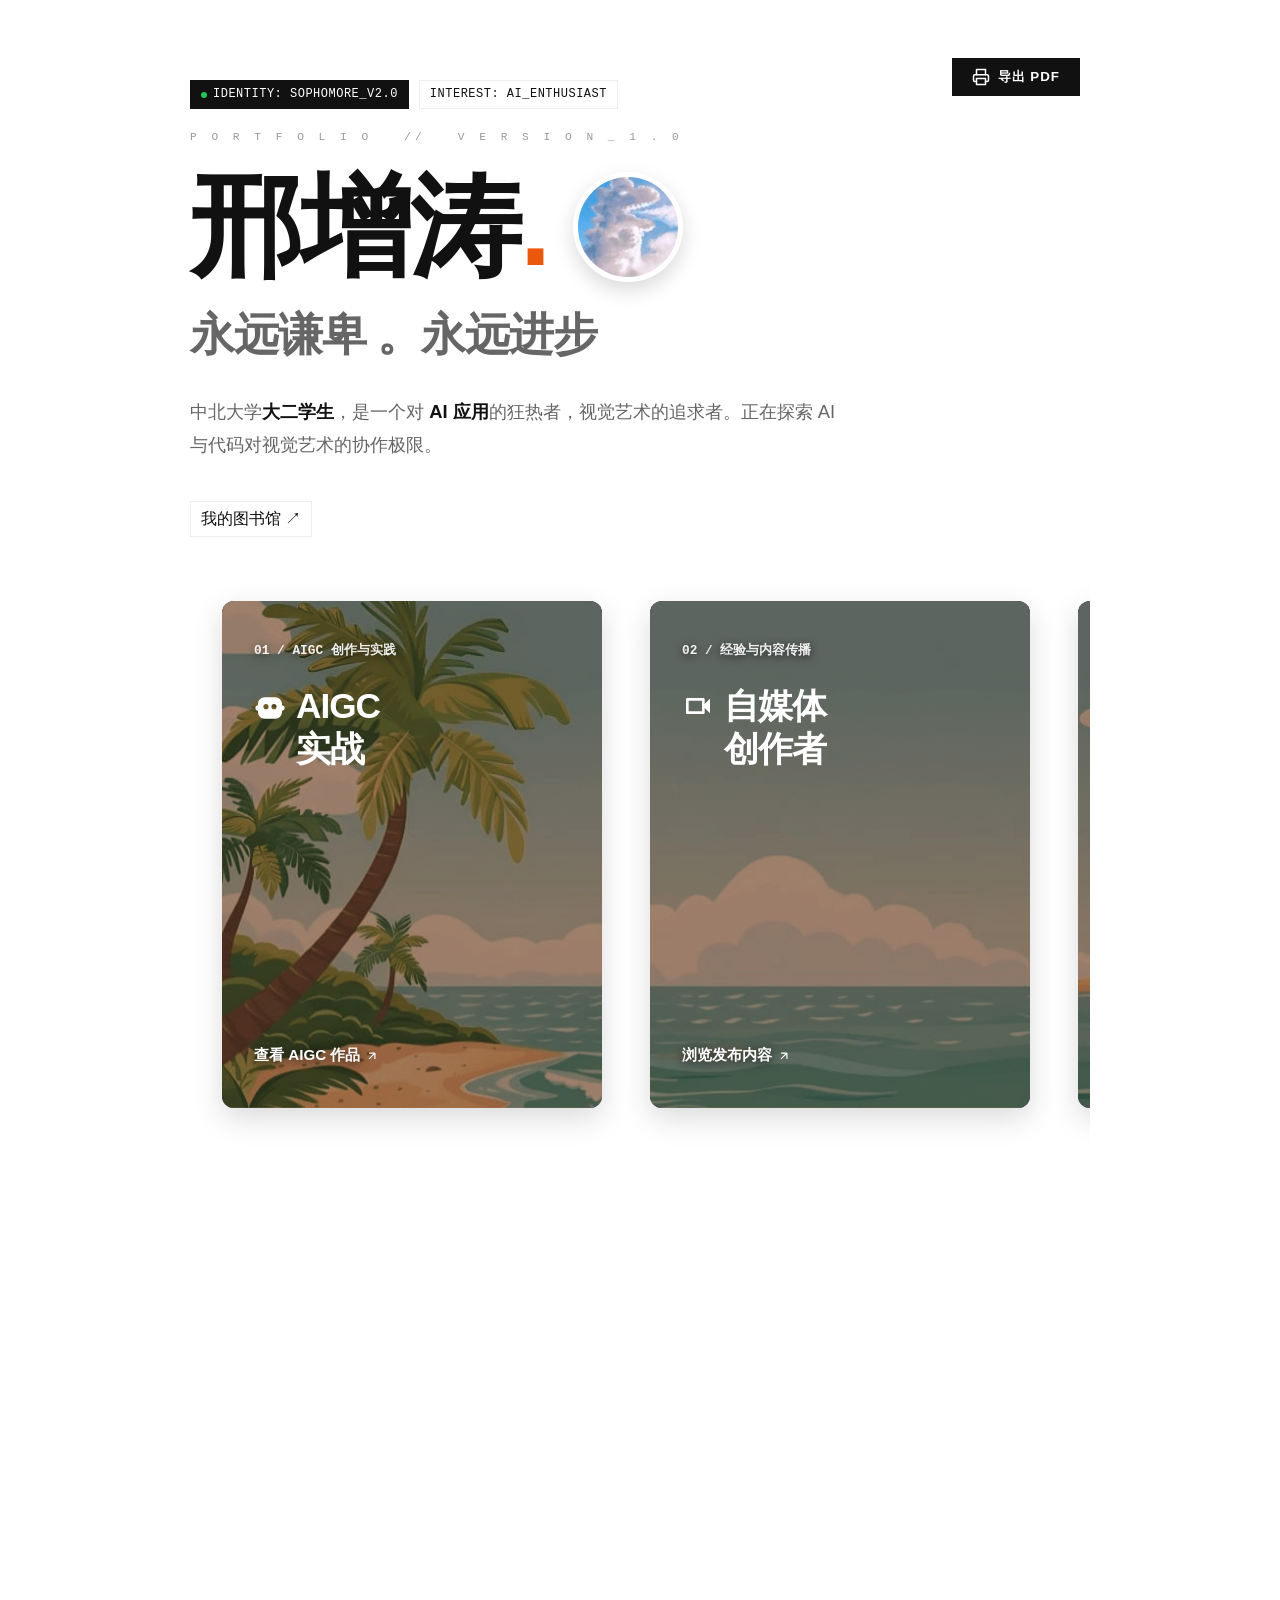
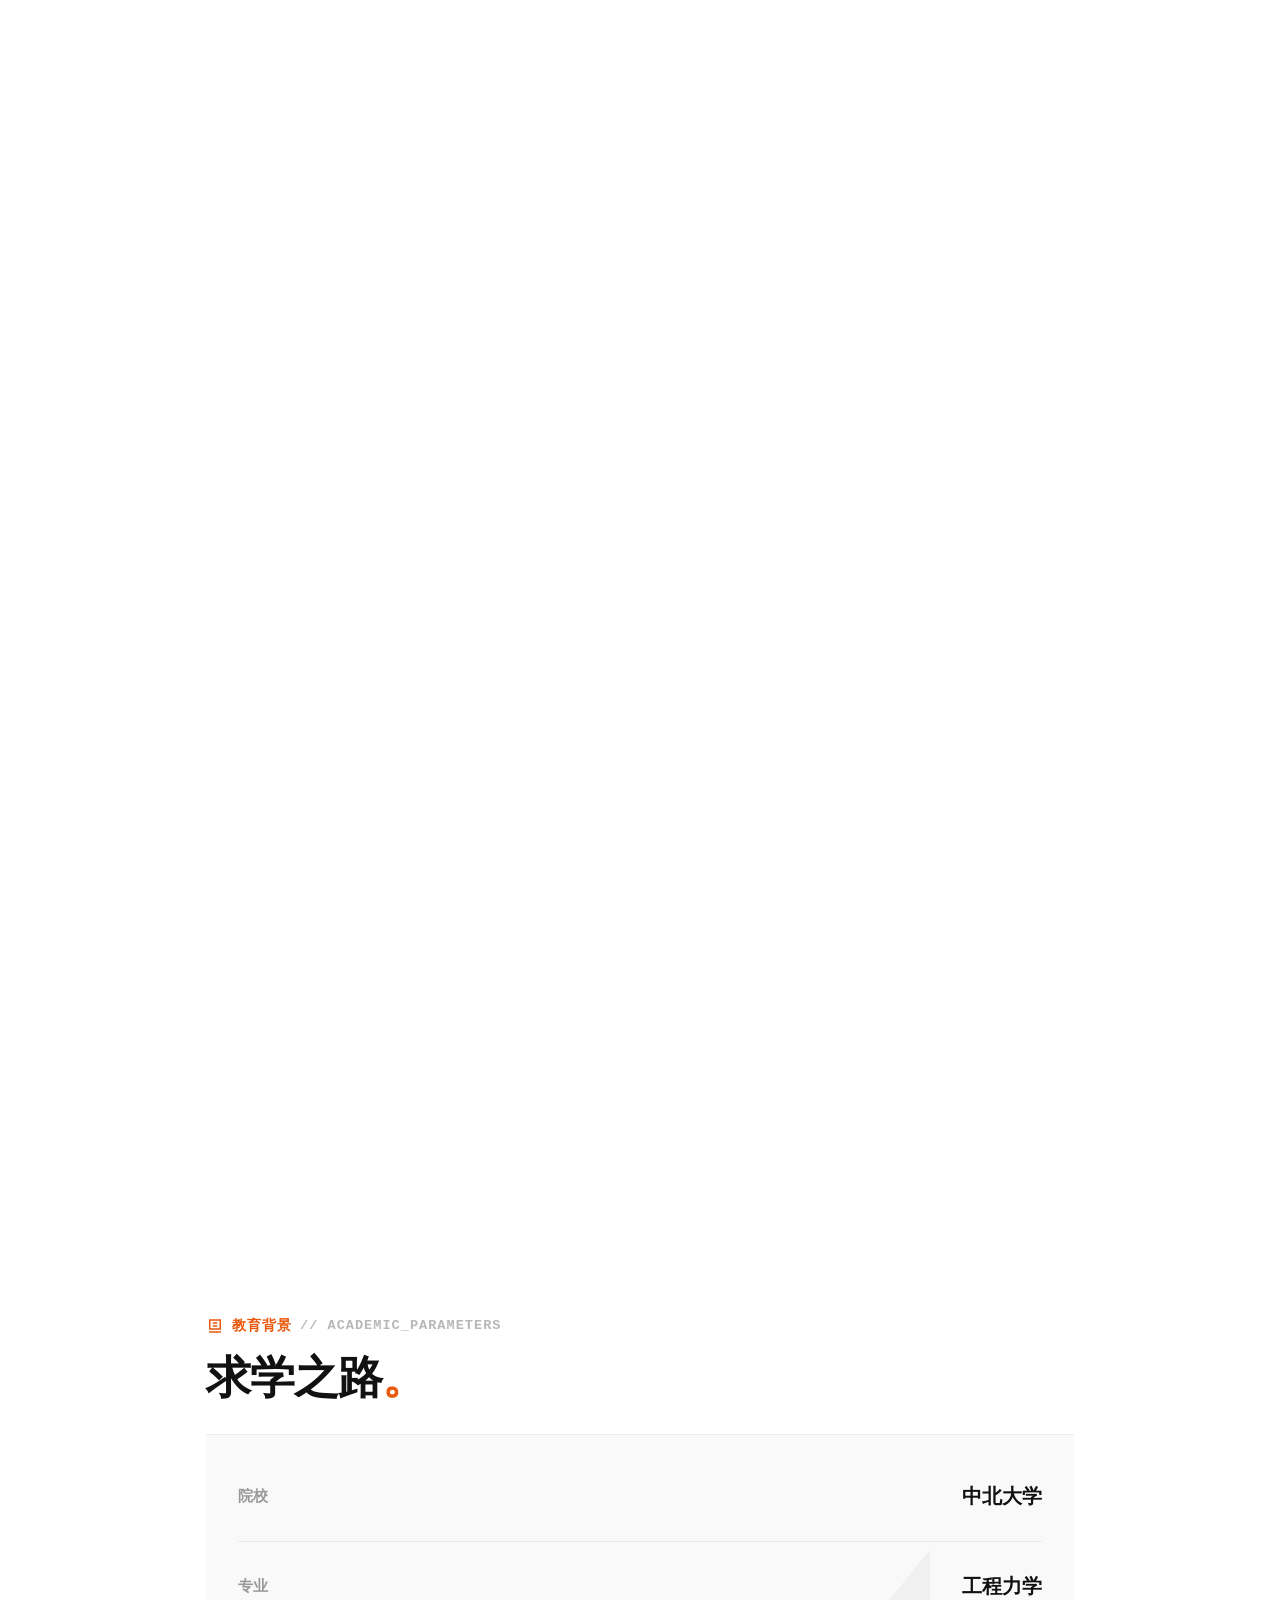
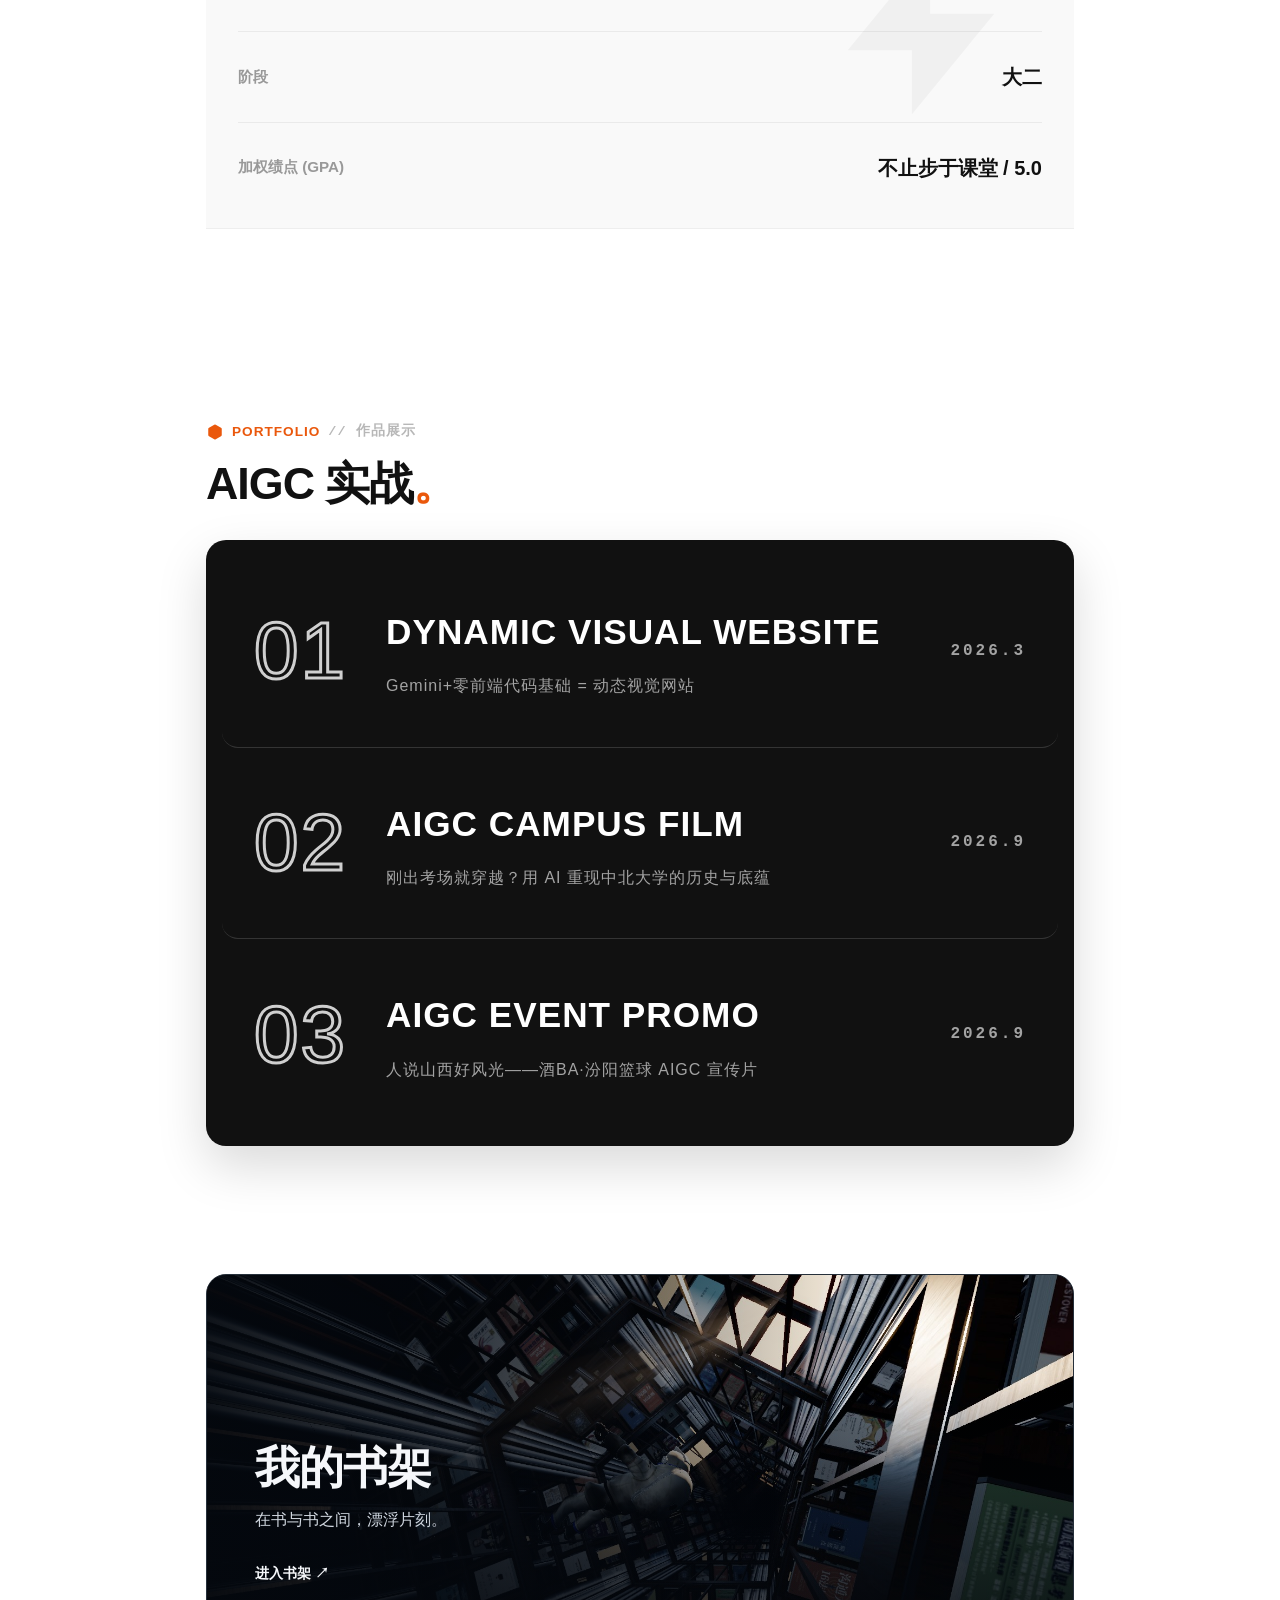
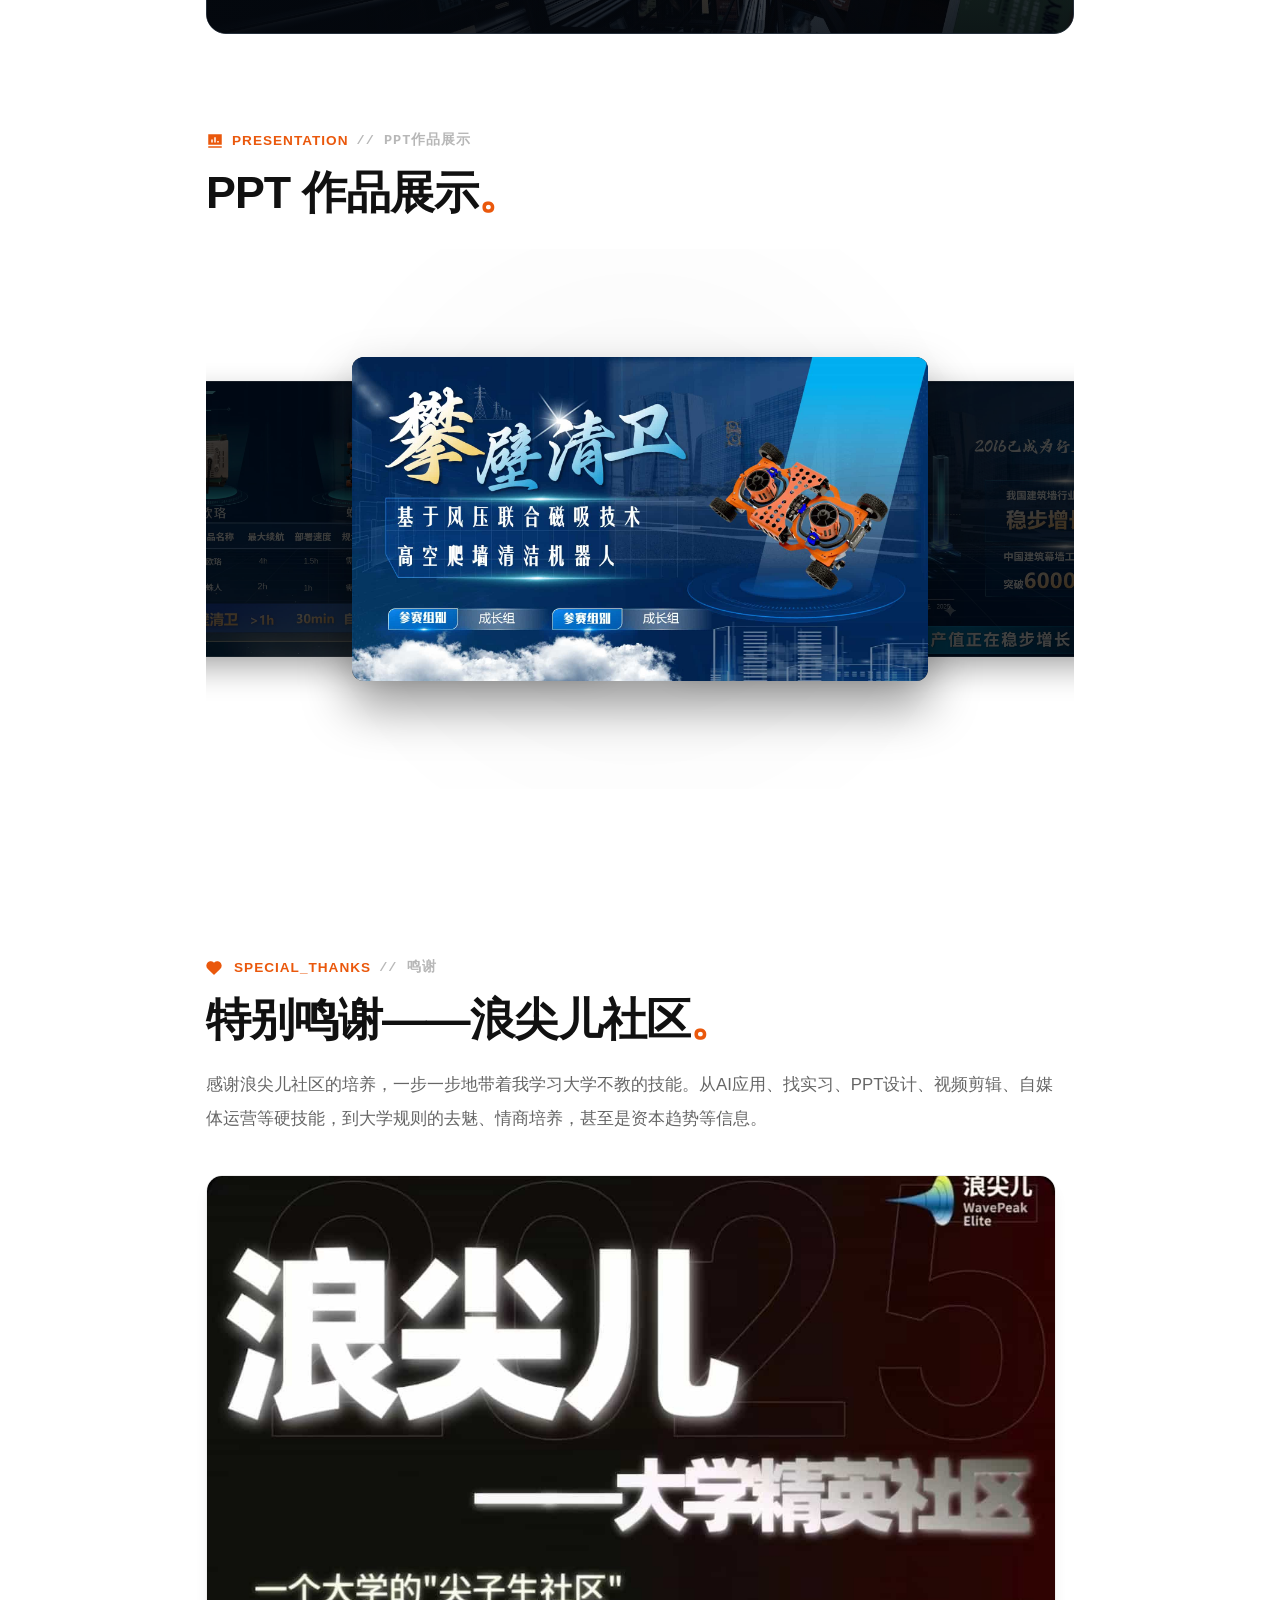
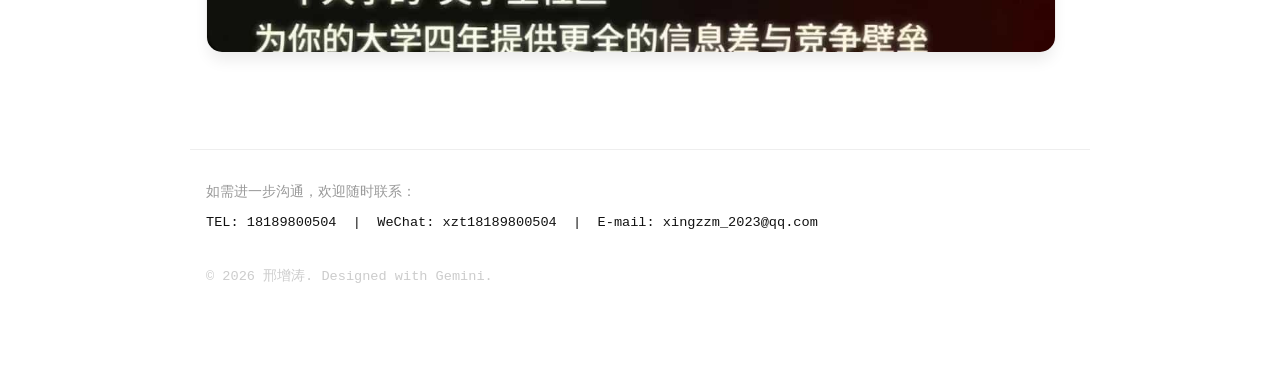
==== commit fd3f579b: "feat: publish interactive library with smooth falling pose and camera controls" ====
--- a/index.html
+++ b/index.html
@@ -5,7 +5,7 @@
     <meta name="viewport" content="width=device-width, initial-scale=1.0, viewport-fit=cover">
     <title>邢增涛 - 永远谦卑 永远进步</title>
     <link rel="icon" href="assets/avatar/头像.jpg">
-    <link rel="stylesheet" href="css/base.css">
+    <link rel="stylesheet" href="css/base.css?v=20261004-library">
     <link rel="stylesheet" href="css/ai-portfolio.css">
     <link rel="stylesheet" href="css/ppt-portfolio.css">
     <link rel="stylesheet" href="css/media-portfolio.css">
@@ -48,6 +48,7 @@
             <p class="hero-intro hero-anim-item delay-4">
                 中北大学<strong>大二学生</strong>，是一个对 <strong>AI 应用</strong>的狂热者，视觉艺术的追求者。正在探索 AI 与代码对视觉艺术的协作极限。
             </p>
+            <a href="library.html" class="tag hero-anim-item delay-4" title="进入宇航员与无限书架的互动空间">我的图书馆 ↗</a>
         </div>
 
         <div class="scroll-pin-wrapper" id="pin-wrapper">
@@ -178,6 +179,18 @@
                     <div class="dp-date">2026.9</div>
                 </div>
             </div>
+        </section>
+
+        <!-- 我的书架 -->
+        <section class="library-entry-section" aria-labelledby="library-entry-title">
+            <a class="library-entry" href="library.html">
+                <img class="library-entry-cover" src="assets/library/entry-cover.jpg" alt="" loading="lazy">
+                <div class="library-entry-copy">
+                    <h2 id="library-entry-title">我的书架</h2>
+                    <p>在书与书之间，漂浮片刻。</p>
+                    <span class="library-entry-link">进入书架 ↗</span>
+                </div>
+            </a>
         </section>
 
         <!-- ================= 纯享版：2D 层叠椭圆轮播图 ================= -->
--- a/css/base.css
+++ b/css/base.css
@@ -147,6 +147,25 @@
         .dp-item:hover .dp-title { color: #00b4d8; }
         .dp-item:hover .dp-desc { color: #444444; }
         .dp-item:hover .dp-date { color: #444444; }
+
+        /* ================= 我的书架入口 ================= */
+        .library-entry-section { margin-bottom: 6rem; }
+        .library-entry {
+            position: relative; display: flex; align-items: flex-end; min-height: 360px;
+            padding: 3rem; overflow: hidden; border: 1px solid #26303b;
+            border-radius: var(--radius-lg); background: #060a10; color: #f5f7fa;
+        }
+        .library-entry-cover { position: absolute; inset: 0; width: 100%; height: 100%; object-fit: cover; object-position: 65% 50%; }
+        .library-entry::after {
+            content: ''; position: absolute; inset: 0;
+            background: linear-gradient(90deg, rgba(4, 8, 14, 0.92), rgba(4, 8, 14, 0.5) 43%, transparent 75%), linear-gradient(0deg, rgba(4, 8, 14, 0.7), transparent 70%);
+        }
+        .library-entry-copy { position: relative; z-index: 1; }
+        .library-entry-copy h2 { font-size: 2.8rem; font-weight: 900; letter-spacing: -1px; line-height: 1.2; }
+        .library-entry-copy p { margin-top: 0.8rem; color: #d0d7e0; font-size: 1rem; }
+        .library-entry-link { display: inline-block; margin-top: 1.8rem; font-size: 0.9rem; font-weight: 600; }
+        .library-entry:hover { color: #ffffff; border-color: #8495a9; }
+        .library-entry:focus-visible { outline: 3px solid #668fb8; outline-offset: 5px; }
 
         /* ================= 鼠标悬浮图片弹窗特效 (减少1/4) ================= */
         .cursor-follower {
@@ -262,6 +281,12 @@
         .delay-200 { transition-delay: 200ms; }
 
         @media (max-width: 768px) {
+            .library-entry { min-height: 400px; padding: 1.8rem; }
+            .library-entry-cover { object-position: 62% 50%; }
+            .library-entry::after { background: linear-gradient(0deg, rgba(4, 8, 14, 0.97), rgba(4, 8, 14, 0.7) 30%, transparent 75%); }
+            .library-entry-copy h2 { font-size: 2.2rem; }
+            .library-entry-copy p { font-size: 0.95rem; }
+
             .academic-row { flex-direction: column; align-items: flex-start; padding: 1.2rem 0; }
             .academic-value { text-align: left; font-size: 1.15rem; }
             .academic-title { font-size: 2.2rem; }
